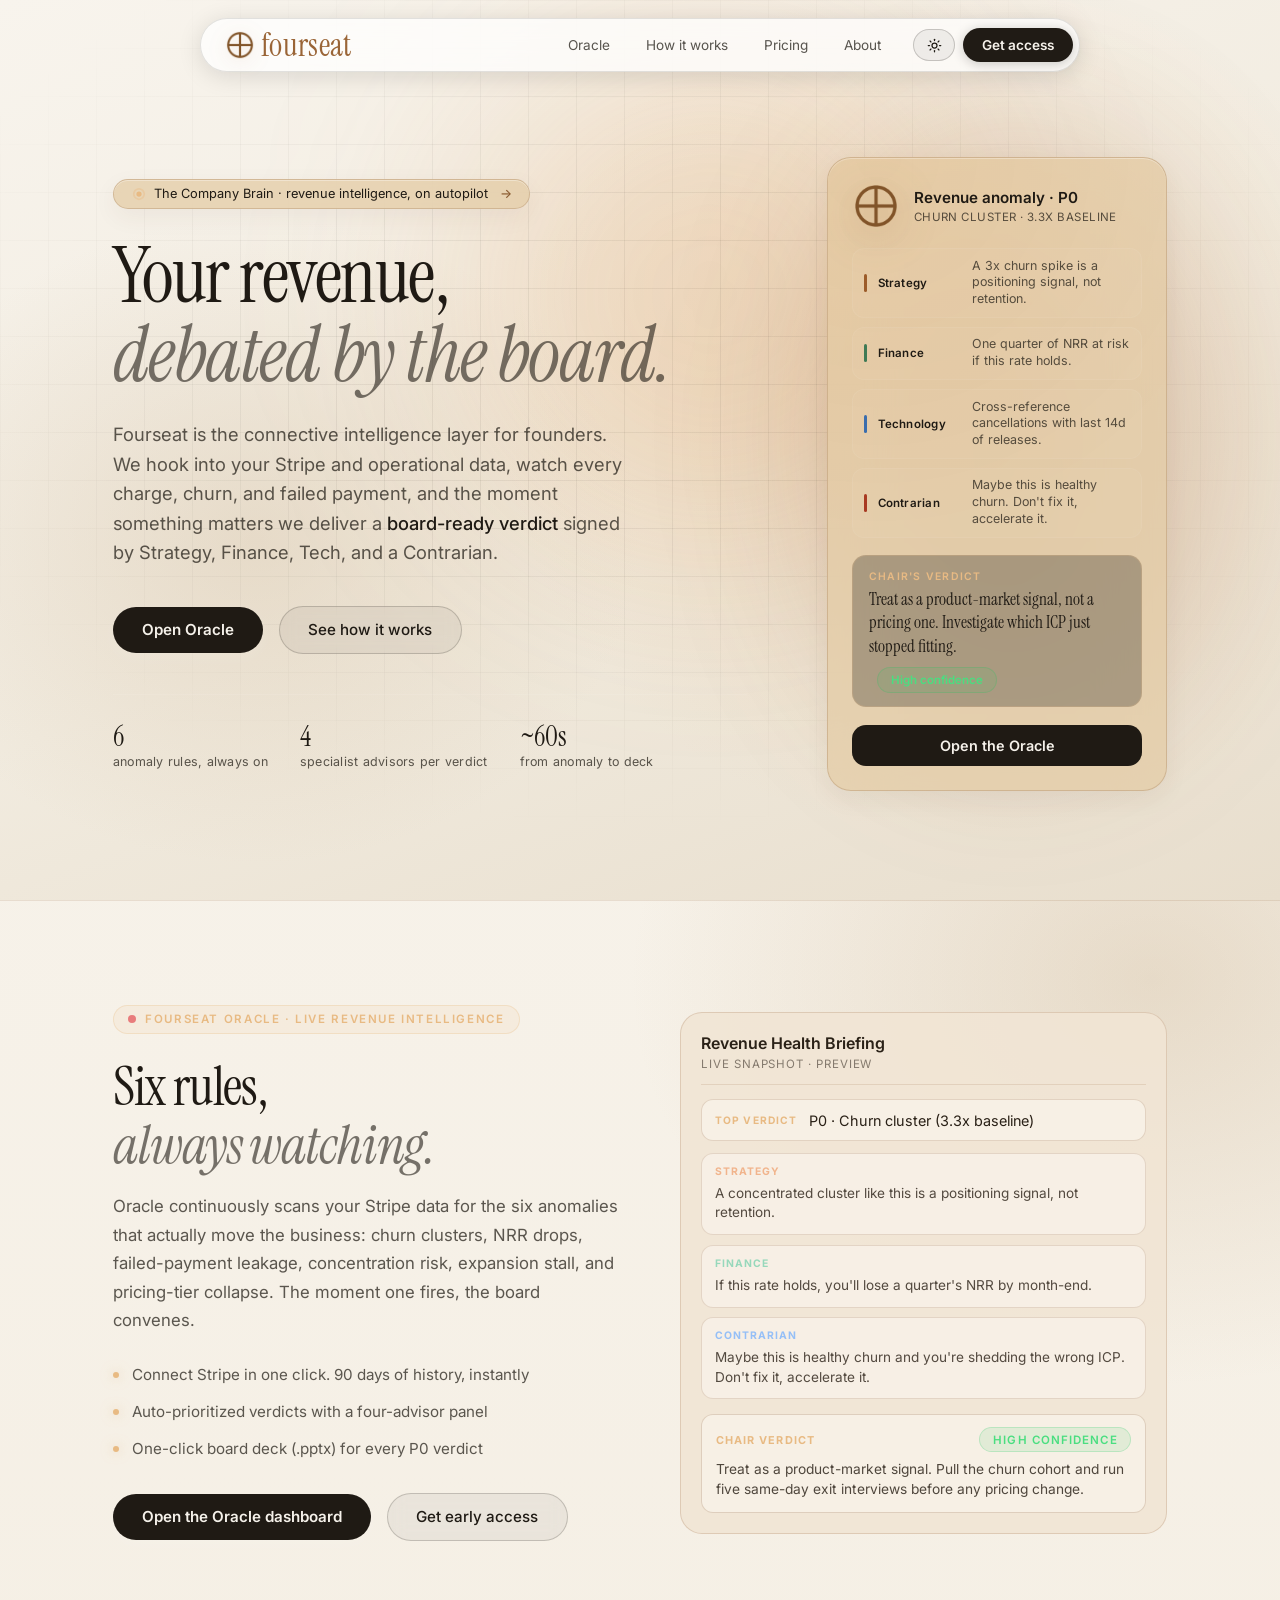
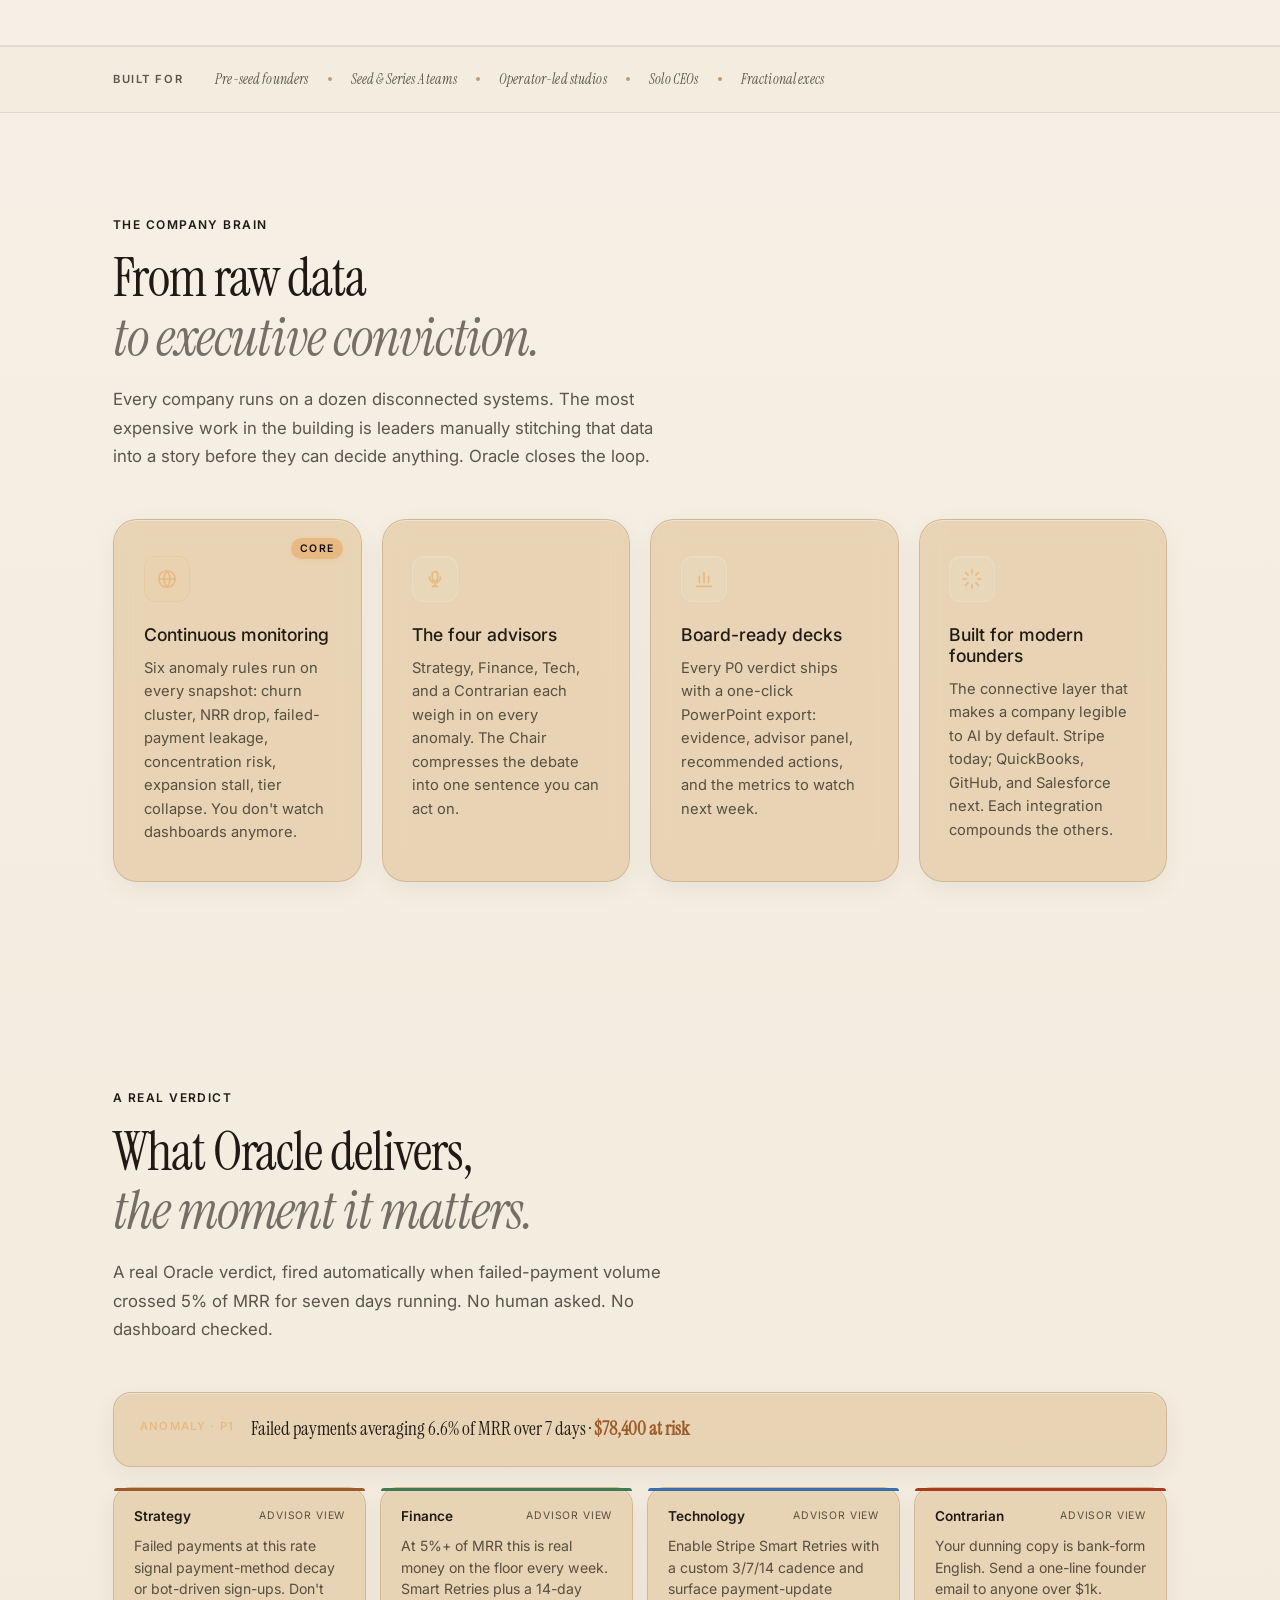
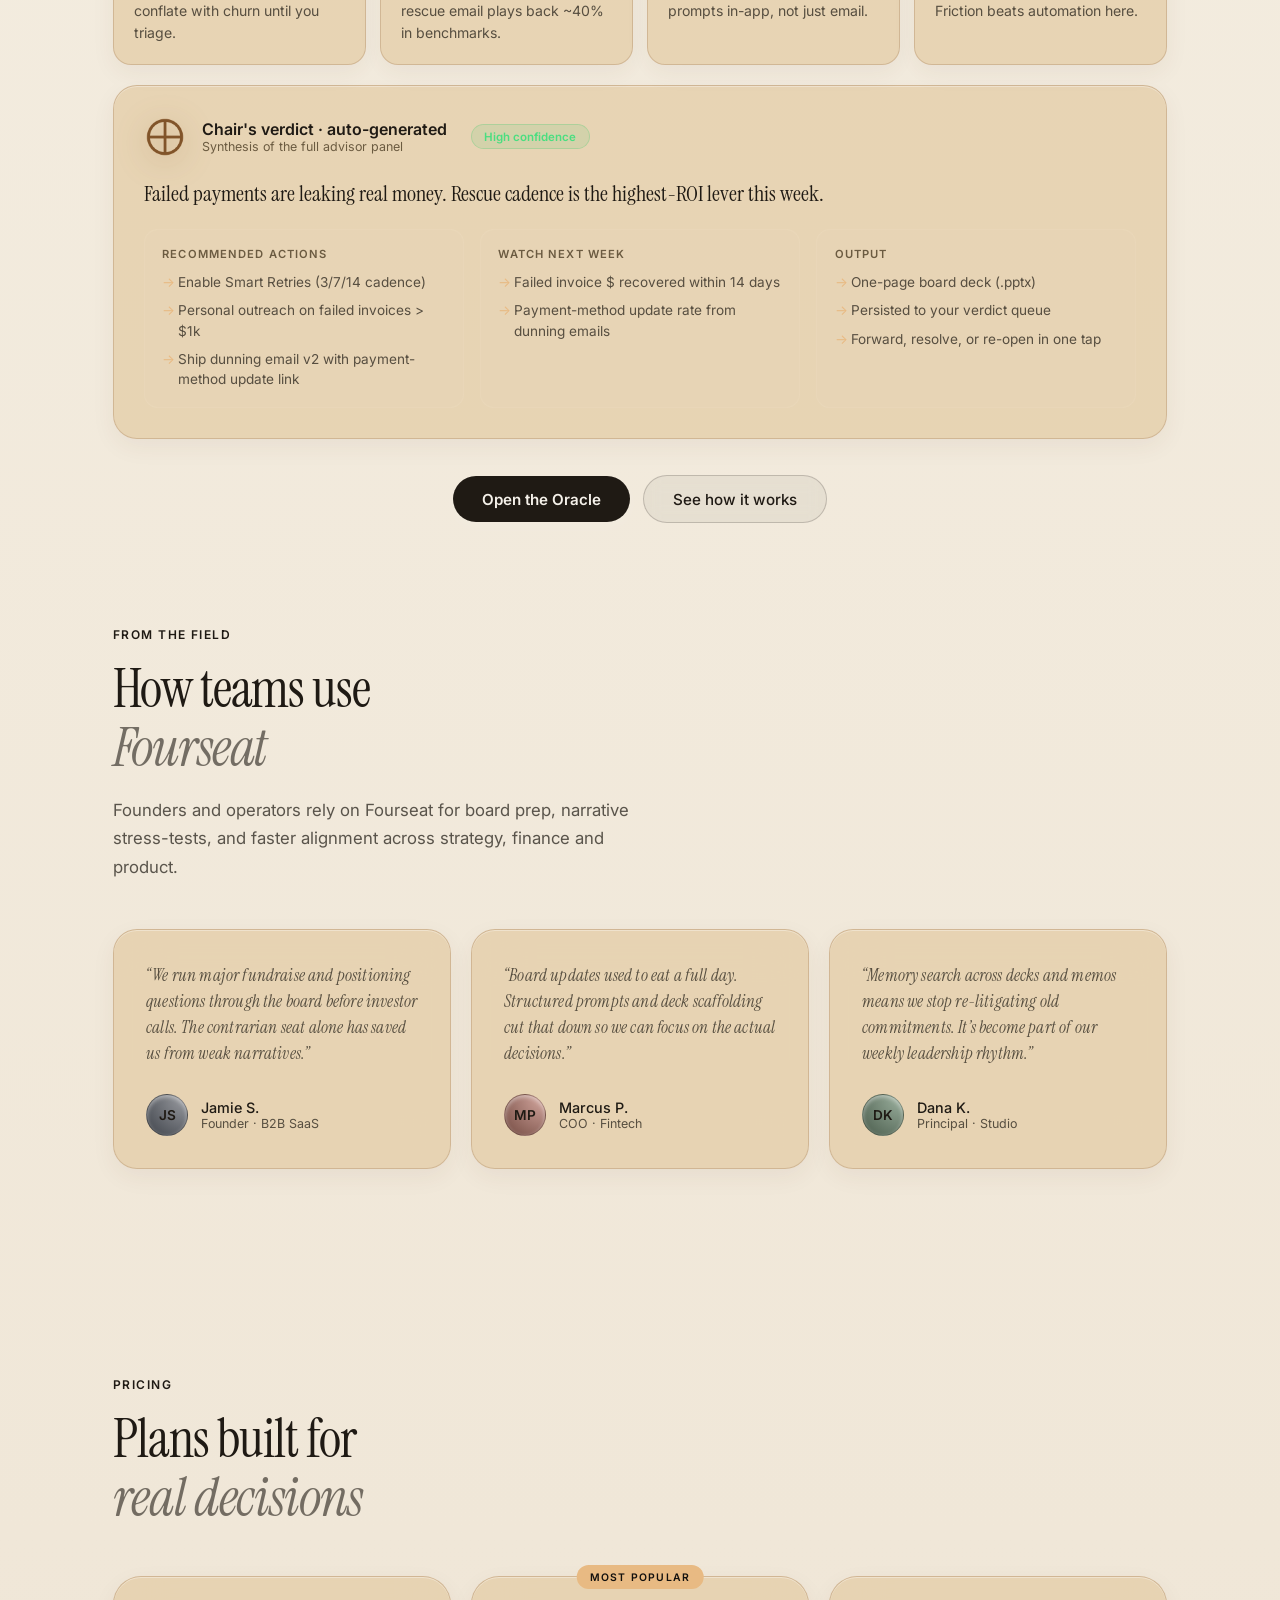
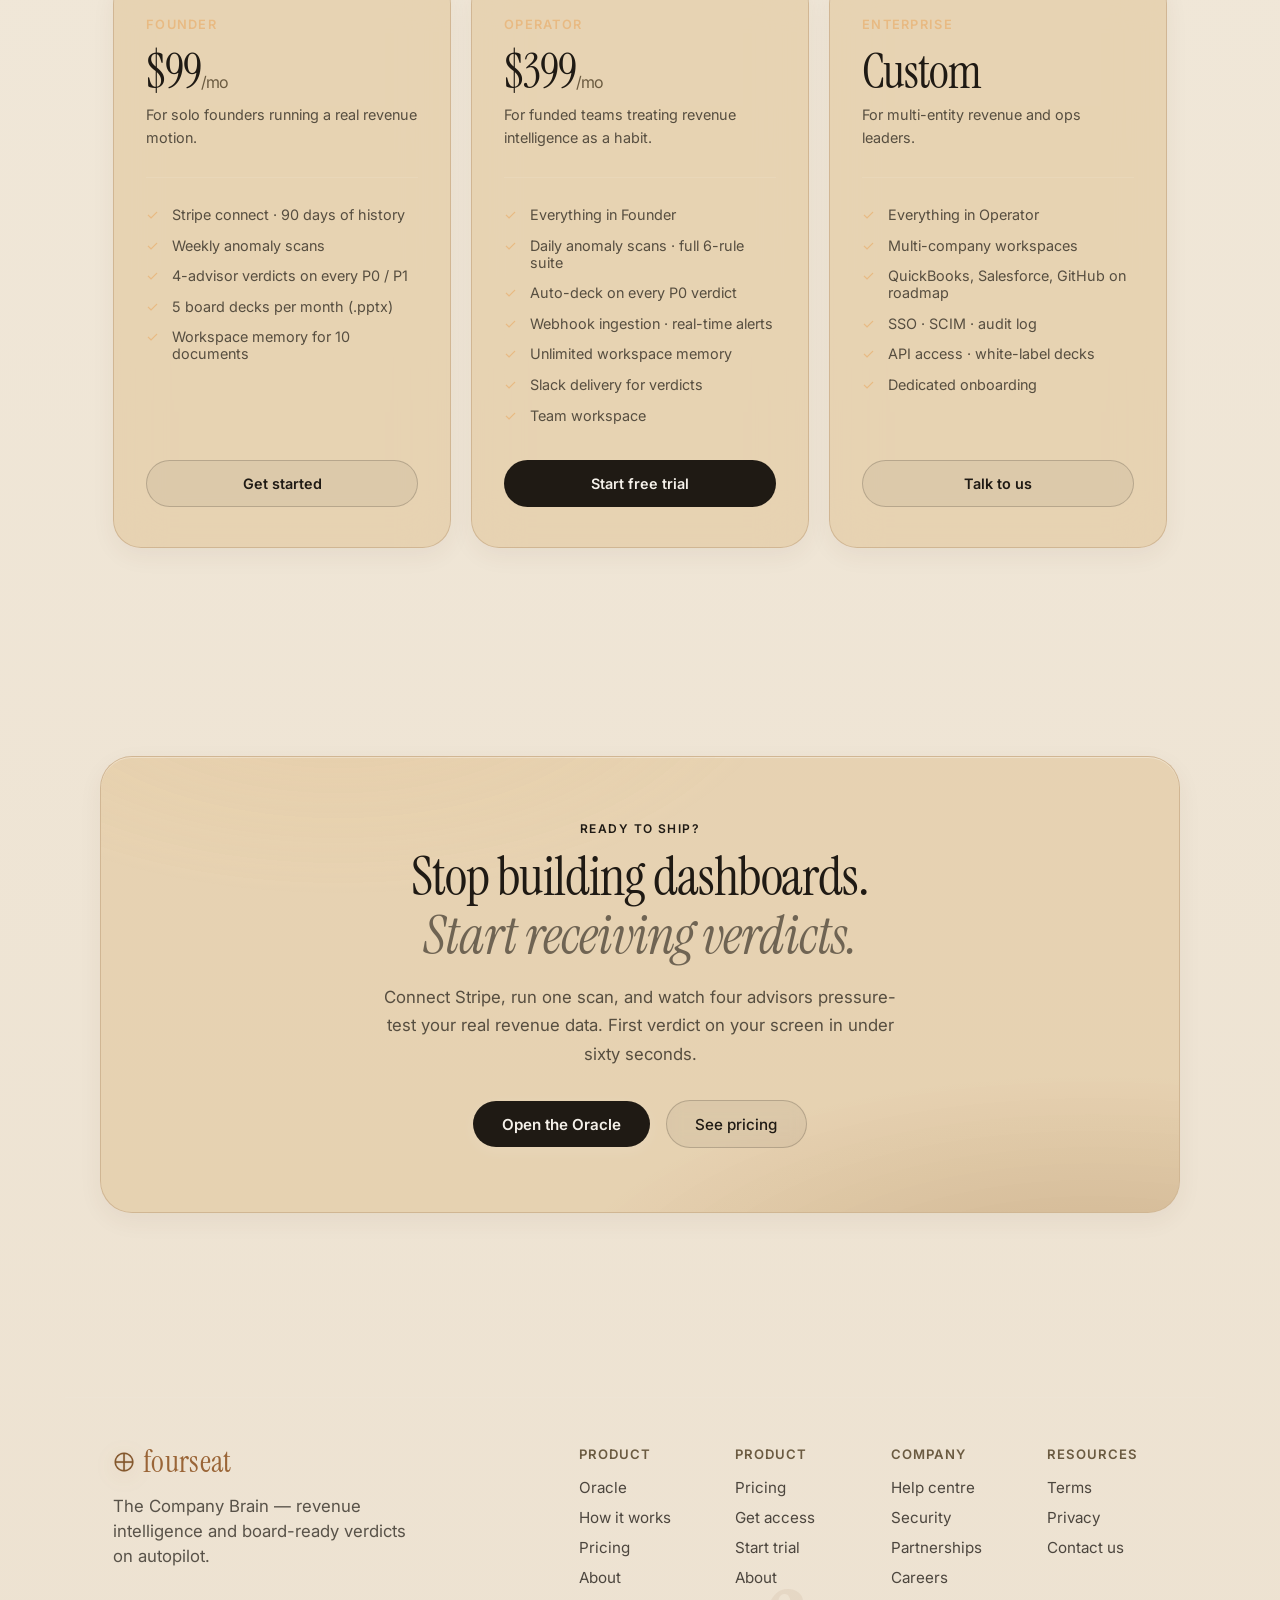
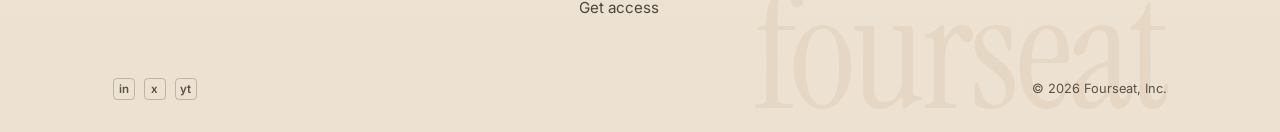
==== frontend/index.html @ d34ab738 "nuclear fix: define --fg/--muted/--dim CSS vars globally, eliminate all hardcoded white text" ====
<!DOCTYPE html>
<html lang="en">
<head>
<meta charset="UTF-8"/>
<meta name="viewport" content="width=device-width, initial-scale=1, viewport-fit=cover"/>
<meta name="theme-color" content="#f3ead9"/>
<meta name="color-scheme" content="light"/>
<meta name="description" content="Fourseat Oracle is the Company Brain. It hooks into Stripe, watches every charge, churn, and failed payment, and produces a board-ready verdict the moment something matters."/>
<meta name="robots" content="index,follow,max-image-preview:large"/>
<meta property="og:type" content="website"/>
<meta property="og:title" content="Fourseat | The Company Brain for revenue intelligence"/>
<meta property="og:description" content="Connect Stripe, detect anomalies, and get board-ready verdicts from Strategy, Finance, Tech, and Contrarian advisors."/>
<meta property="og:url" content="https://fourseat.dev/"/>
<meta property="og:site_name" content="Fourseat"/>
<meta name="twitter:card" content="summary_large_image"/>
<meta name="twitter:title" content="Fourseat | The Company Brain for revenue intelligence"/>
<meta name="twitter:description" content="Connect Stripe, detect anomalies, and get board-ready verdicts from Strategy, Finance, Tech, and Contrarian advisors."/>
<meta name="referrer" content="strict-origin-when-cross-origin"/>
<meta name="format-detection" content="telephone=no"/>
<title>Fourseat · The Company Brain for revenue intelligence</title>
<link rel="canonical" href="https://fourseat.dev/"/>

<link rel="preconnect" href="https://fonts.googleapis.com"/>
<link rel="preconnect" href="https://fonts.gstatic.com" crossorigin/>
<link href="https://fonts.googleapis.com/css2?family=Instrument+Serif:ital@0;1&family=Inter:wght@300;400;500;600&display=swap" rel="stylesheet"/>
<link rel="stylesheet" href="/frontend/styles.css"/>
<link rel="manifest" href="/frontend/manifest.webmanifest"/>
<link rel="icon" type="image/png" sizes="32x32" href="/frontend/favicon-32.png"/>
<link rel="icon" type="image/png" sizes="180x180" href="/frontend/favicon-180.png"/>
<link rel="apple-touch-icon" sizes="180x180" href="/frontend/favicon-180.png"/>
<script type="application/ld+json">
{
  "@context": "https://schema.org",
  "@graph": [
    {
      "@type": "Organization",
      "@id": "https://fourseat.dev/#organization",
      "name": "Fourseat",
      "url": "https://fourseat.dev/",
      "logo": "https://fourseat.dev/frontend/logo-circle.png",
      "sameAs": [
        "https://www.linkedin.com/company/fourseat",
        "https://x.com/fourseatdev"
      ]
    },
    {
      "@type": "WebSite",
      "@id": "https://fourseat.dev/#website",
      "url": "https://fourseat.dev/",
      "name": "Fourseat",
      "publisher": {
        "@id": "https://fourseat.dev/#organization"
      }
    },
    {
      "@type": "SoftwareApplication",
      "name": "Fourseat Oracle",
      "applicationCategory": "BusinessApplication",
      "operatingSystem": "Web",
      "url": "https://fourseat.dev/oracle",
      "description": "Revenue intelligence software that monitors Stripe anomalies and generates board-ready verdicts."
    }
  ]
}
</script>
</head>
<body data-theme="light">

<!-- ══ NAV ══════════════════════════════════════════ -->
<nav aria-label="Primary">
  <button type="button" class="nav-logo" data-action="open-home" aria-label="Fourseat home">
    <span class="brand-mark" aria-hidden="true"></span>
    <span class="brand-word">fourseat</span>
  </button>
  <div class="nav-links" id="nav-links">
    <a class="nav-link" href="/oracle">Oracle</a>
    <a class="nav-link" href="/how" data-page="how" data-action="show-page">How it works</a>
    <a class="nav-link" href="/pricing" data-page="pricing" data-action="show-page">Pricing</a>
    <a class="nav-link" href="/about" data-page="about" data-action="show-page">About</a>
  </div>
  <button type="button" class="theme-toggle" data-action="toggle-theme" data-theme-toggle aria-label="Switch to light mode" title="Switch theme">
    <span class="theme-toggle-icon" aria-hidden="true">
      <svg class="theme-icon theme-icon-moon" viewBox="0 0 24 24" role="presentation"><path d="M21 12.8A9 9 0 1 1 11.2 3a7 7 0 0 0 9.8 9.8z"/></svg>
      <svg class="theme-icon theme-icon-sun" viewBox="0 0 24 24" role="presentation"><circle cx="12" cy="12" r="4"/><path d="M12 2v2"/><path d="M12 20v2"/><path d="M4.9 4.9l1.4 1.4"/><path d="M17.7 17.7l1.4 1.4"/><path d="M2 12h2"/><path d="M20 12h2"/><path d="M4.9 19.1l1.4-1.4"/><path d="M17.7 6.3l1.4-1.4"/></svg>
    </span>
    <span class="theme-toggle-label">Dark</span>
  </button>
  <button type="button" class="nav-cta" data-action="open-waitlist">Get access</button>
  <button type="button" class="nav-toggle" id="nav-toggle" data-action="toggle-nav" aria-controls="nav-links" aria-expanded="false" aria-label="Open menu">
    <svg class="icon-open" viewBox="0 0 24 24" aria-hidden="true"><path d="M4 7h16"/><path d="M4 12h16"/><path d="M4 17h16"/></svg>
    <svg class="icon-close" viewBox="0 0 24 24" aria-hidden="true"><path d="M6 6l12 12"/><path d="M18 6l-12 12"/></svg>
  </button>
</nav>

<!-- ══ HOME PAGE ═════════════════════════════════════ -->
<main id="page-home" class="page active">

  <section class="hero reveal" aria-label="Hero">
    <div class="hero-bg" aria-hidden="true">
      <div class="hero-grid" aria-hidden="true"></div>
    </div>
    <div class="hero-content">
      <div>
        <a class="hero-badge" href="/oracle">
          <svg viewBox="0 0 16 16" fill="currentColor" aria-hidden="true"><path d="M8 1a7 7 0 100 14A7 7 0 008 1zm0 2a5 5 0 110 10A5 5 0 018 3z" opacity=".4"/><path d="M8 5a3 3 0 100 6A3 3 0 008 5z"/></svg>
          The Company Brain &middot; revenue intelligence, on autopilot
          <span class="hero-badge-arrow">&rarr;</span>
        </a>
        <h1 class="hero-title">
          Your revenue,<br/>
          <em>debated by the board.</em>
        </h1>
        <p class="hero-sub">
          Fourseat is the connective intelligence layer for founders. We hook into your Stripe and operational data, watch every charge, churn, and failed payment, and the moment something matters we deliver a <strong>board-ready verdict</strong> signed by Strategy, Finance, Tech, and a Contrarian.
        </p>
        <div class="hero-actions">
          <a class="btn-hero-primary" href="/oracle">Open Oracle</a>
          <button type="button" class="btn-hero-secondary" data-action="open-how">See how it works</button>
        </div>
        <ul class="hero-stats" aria-label="Highlights">
          <li><span class="hero-stat-num">6</span><span class="hero-stat-lbl">anomaly rules, always on</span></li>
          <li><span class="hero-stat-num">4</span><span class="hero-stat-lbl">specialist advisors per verdict</span></li>
          <li><span class="hero-stat-num">~60s</span><span class="hero-stat-lbl">from anomaly to deck</span></li>
        </ul>
      </div>

      <aside class="hero-card" aria-label="Oracle preview">
        <div class="hero-card-head">
          <div class="hero-orb" aria-hidden="true"></div>
          <div>
            <div class="hero-card-title">Revenue anomaly · P0</div>
            <div class="hero-card-sub">Churn cluster · 3.3x baseline</div>
          </div>
        </div>
        <ul class="hero-snapshot" aria-hidden="true">
          <li><span class="snap-bar" style="background:#9c5c2a"></span><span class="snap-role">Strategy</span><span class="snap-text">A 3x churn spike is a positioning signal, not retention.</span></li>
          <li><span class="snap-bar" style="background:#3f7a55"></span><span class="snap-role">Finance</span><span class="snap-text">One quarter of NRR at risk if this rate holds.</span></li>
          <li><span class="snap-bar" style="background:#3a6dad"></span><span class="snap-role">Technology</span><span class="snap-text">Cross-reference cancellations with last 14d of releases.</span></li>
          <li><span class="snap-bar" style="background:#a83a22"></span><span class="snap-role">Contrarian</span><span class="snap-text">Maybe this is healthy churn. Don't fix it, accelerate it.</span></li>
        </ul>
        <div class="hero-verdict">
          <div class="hero-verdict-label">Chair's verdict</div>
          <div class="hero-verdict-text">Treat as a product-market signal, not a pricing one. Investigate which ICP just stopped fitting.</div>
          <div class="hero-verdict-meta"><span class="conf-pill conf-high">High confidence</span></div>
        </div>
        <a class="btn-hero-primary hero-card-cta" href="/oracle">
          Open the Oracle
        </a>
      </aside>
    </div>
  </section>

  <!-- ORACLE SHOWCASE -->
  <section class="section sentinel-hero reveal" aria-label="Fourseat Oracle">
    <div class="sentinel-inner">
      <div class="sentinel-copy">
        <div class="sentinel-eyebrow">
          <span class="sentinel-pulse" aria-hidden="true"></span>
          Fourseat Oracle &middot; live revenue intelligence
        </div>
        <h2 class="section-title" style="margin-bottom:1rem">
          Six rules,<br/><em>always watching.</em>
        </h2>
        <p class="section-sub" style="max-width:540px;margin-left:0">
          Oracle continuously scans your Stripe data for the six anomalies that actually move the business: churn clusters, NRR drops, failed-payment leakage, concentration risk, expansion stall, and pricing-tier collapse. The moment one fires, the board convenes.
        </p>
        <ul class="sentinel-bullets">
          <li><span class="sentinel-bullet-dot"></span> Connect Stripe in one click. 90 days of history, instantly</li>
          <li><span class="sentinel-bullet-dot"></span> Auto-prioritized verdicts with a four-advisor panel</li>
          <li><span class="sentinel-bullet-dot"></span> One-click board deck (.pptx) for every P0 verdict</li>
        </ul>
        <div class="hero-actions" style="margin-top:2rem">
          <a class="btn-hero-primary" href="/oracle">Open the Oracle dashboard</a>
          <button type="button" class="btn-hero-secondary" data-action="open-waitlist">Get early access</button>
        </div>
      </div>

      <aside class="sentinel-glance" aria-label="Oracle snapshot">
        <div class="sentinel-glance-top">
          <div class="sentinel-glance-title">Revenue Health Briefing</div>
          <div class="sentinel-glance-sub">Live snapshot &middot; preview</div>
        </div>

        <div class="sentinel-glance-question">
          <span class="sentinel-glance-q-label">Top verdict</span>
          <span class="sentinel-glance-q-text">P0 &middot; Churn cluster (3.3x baseline)</span>
        </div>

        <div class="sentinel-glance-grid">
          <article class="sentinel-mini-card mini-strategy">
            <div class="sentinel-mini-role">Strategy</div>
            <div class="sentinel-mini-text">A concentrated cluster like this is a positioning signal, not retention.</div>
          </article>
          <article class="sentinel-mini-card mini-finance">
            <div class="sentinel-mini-role">Finance</div>
            <div class="sentinel-mini-text">If this rate holds, you'll lose a quarter's NRR by month-end.</div>
          </article>
          <article class="sentinel-mini-card mini-ops">
            <div class="sentinel-mini-role">Contrarian</div>
            <div class="sentinel-mini-text">Maybe this is healthy churn and you're shedding the wrong ICP. Don't fix it, accelerate it.</div>
          </article>
        </div>

        <div class="sentinel-chair-note">
          <div class="sentinel-chair-head">
            <span>Chair verdict</span>
            <span class="conf-pill conf-high">High confidence</span>
          </div>
          <div class="sentinel-chair-text">Treat as a product-market signal. Pull the churn cohort and run five same-day exit interviews before any pricing change.</div>
        </div>
      </aside>
    </div>
  </section>

  <!-- TRUST STRIP -->
  <section class="trust-strip reveal" aria-label="Built for">
    <div class="trust-inner">
      <div class="trust-label">Built for</div>
      <div class="trust-items">
        <span>Pre-seed founders</span>
        <span class="trust-dot"></span>
        <span>Seed &amp; Series A teams</span>
        <span class="trust-dot"></span>
        <span>Operator-led studios</span>
        <span class="trust-dot"></span>
        <span>Solo CEOs</span>
        <span class="trust-dot"></span>
        <span>Fractional execs</span>
      </div>
    </div>
  </section>

  <!-- THE WEDGE -->
  <section class="section" aria-label="What Oracle does">
    <div class="section-inner reveal">
      <div class="section-label">The Company Brain</div>
      <h2 class="section-title">From raw data<br/><em>to executive conviction.</em></h2>
      <p class="section-sub">Every company runs on a dozen disconnected systems. The most expensive work in the building is leaders manually stitching that data into a story before they can decide anything. Oracle closes the loop.</p>
      <div class="features-grid">
        <a class="feature-card feature-card-new" href="/oracle">
          <div class="feature-badge">Core</div>
          <div class="feature-icon"><svg viewBox="0 0 24 24" aria-hidden="true" fill="none" stroke="currentColor" stroke-width="1.6" stroke-linecap="round" stroke-linejoin="round"><circle cx="12" cy="12" r="9"/><path d="M3 12h18"/><path d="M12 3a14 14 0 0 1 0 18"/><path d="M12 3a14 14 0 0 0 0 18"/></svg></div>
          <div class="feature-name">Continuous monitoring</div>
          <div class="feature-desc">Six anomaly rules run on every snapshot: churn cluster, NRR drop, failed-payment leakage, concentration risk, expansion stall, tier collapse. You don't watch dashboards anymore.</div>
        </a>
        <div class="feature-card">
          <div class="feature-icon"><svg viewBox="0 0 24 24" aria-hidden="true"><rect x="9" y="4" width="6" height="10" rx="3"></rect><path d="M6 10a6 6 0 0 0 12 0"></path><path d="M12 16v4"></path><path d="M9 20h6"></path></svg></div>
          <div class="feature-name">The four advisors</div>
          <div class="feature-desc">Strategy, Finance, Tech, and a Contrarian each weigh in on every anomaly. The Chair compresses the debate into one sentence you can act on.</div>
        </div>
        <div class="feature-card">
          <div class="feature-icon"><svg viewBox="0 0 24 24" aria-hidden="true"><path d="M4 20h16"></path><path d="M7 16V9"></path><path d="M12 16V5"></path><path d="M17 16v-7"></path></svg></div>
          <div class="feature-name">Board-ready decks</div>
          <div class="feature-desc">Every P0 verdict ships with a one-click PowerPoint export: evidence, advisor panel, recommended actions, and the metrics to watch next week.</div>
        </div>
        <div class="feature-card">
          <div class="feature-icon"><svg viewBox="0 0 24 24" aria-hidden="true" fill="none" stroke="currentColor" stroke-width="1.6" stroke-linecap="round" stroke-linejoin="round"><path d="M12 2v4"/><path d="M12 18v4"/><path d="M4.9 4.9l2.8 2.8"/><path d="M16.3 16.3l2.8 2.8"/><path d="M2 12h4"/><path d="M18 12h4"/><path d="M4.9 19.1l2.8-2.8"/><path d="M16.3 7.7l2.8-2.8"/></svg></div>
          <div class="feature-name">Built for modern founders</div>
          <div class="feature-desc">The connective layer that makes a company legible to AI by default. Stripe today; QuickBooks, GitHub, and Salesforce next. Each integration compounds the others.</div>
        </div>
      </div>
    </div>
  </section>

  <!-- LIVE PREVIEW -->
  <section class="section preview-section" aria-label="See a real verdict">
    <div class="section-inner reveal">
      <div class="section-label">A real verdict</div>
      <h2 class="section-title">What Oracle delivers,<br/><em>the moment it matters.</em></h2>
      <p class="section-sub">A real Oracle verdict, fired automatically when failed-payment volume crossed 5% of MRR for seven days running. No human asked. No dashboard checked.</p>

      <div class="preview-board">
        <div class="preview-question">
          <span class="preview-q-label">Anomaly · P1</span>
          <span class="preview-q-text">Failed payments averaging 6.6% of MRR over 7 days &middot; <strong style="color:var(--accent)">$78,400 at risk</strong></span>
        </div>

        <div class="preview-grid">
          <div class="preview-card" style="--accent:#9c5c2a">
            <div class="preview-bar"></div>
            <div class="preview-head">
              <span class="preview-role">Strategy</span>
              <span class="preview-tag">Advisor view</span>
            </div>
            <p class="preview-text">Failed payments at this rate signal payment-method decay or bot-driven sign-ups. Don't conflate with churn until you triage.</p>
          </div>
          <div class="preview-card" style="--accent:#3f7a55">
            <div class="preview-bar"></div>
            <div class="preview-head">
              <span class="preview-role">Finance</span>
              <span class="preview-tag">Advisor view</span>
            </div>
            <p class="preview-text">At 5%+ of MRR this is real money on the floor every week. Smart Retries plus a 14-day rescue email plays back ~40% in benchmarks.</p>
          </div>
          <div class="preview-card" style="--accent:#3a6dad">
            <div class="preview-bar"></div>
            <div class="preview-head">
              <span class="preview-role">Technology</span>
              <span class="preview-tag">Advisor view</span>
            </div>
            <p class="preview-text">Enable Stripe Smart Retries with a custom 3/7/14 cadence and surface payment-update prompts in-app, not just email.</p>
          </div>
          <div class="preview-card" style="--accent:#a83a22">
            <div class="preview-bar"></div>
            <div class="preview-head">
              <span class="preview-role">Contrarian</span>
              <span class="preview-tag">Advisor view</span>
            </div>
            <p class="preview-text">Your dunning copy is bank-form English. Send a one-line founder email to anyone over $1k. Friction beats automation here.</p>
          </div>
        </div>

        <div class="preview-chair">
          <div class="preview-chair-head">
            <div class="chairman-orb" aria-hidden="true"></div>
            <div>
              <div class="preview-chair-title">Chair's verdict &middot; auto-generated</div>
              <div class="preview-chair-sub">Synthesis of the full advisor panel</div>
            </div>
            <span class="conf-pill conf-high preview-chair-pill">High confidence</span>
          </div>
          <div class="preview-verdict">Failed payments are leaking real money. Rescue cadence is the highest-ROI lever this week.</div>
          <div class="preview-cols">
            <div class="preview-col">
              <div class="preview-col-title">Recommended actions</div>
              <ul><li>Enable Smart Retries (3/7/14 cadence)</li><li>Personal outreach on failed invoices &gt; $1k</li><li>Ship dunning email v2 with payment-method update link</li></ul>
            </div>
            <div class="preview-col">
              <div class="preview-col-title">Watch next week</div>
              <ul><li>Failed invoice $ recovered within 14 days</li><li>Payment-method update rate from dunning emails</li></ul>
            </div>
            <div class="preview-col">
              <div class="preview-col-title">Output</div>
              <ul><li>One-page board deck (.pptx)</li><li>Persisted to your verdict queue</li><li>Forward, resolve, or re-open in one tap</li></ul>
            </div>
          </div>
        </div>

        <div class="preview-cta">
          <a class="btn-hero-primary" href="/oracle">Open the Oracle</a>
          <button type="button" class="btn-hero-secondary" data-action="open-how">See how it works</button>
        </div>
      </div>
    </div>
  </section>

  <!-- TESTIMONIALS -->
  <section class="section" style="padding-top:0" aria-label="Testimonials">
    <div class="section-inner reveal">
      <div class="section-label">From the field</div>
      <h2 class="section-title">How teams use<br/><em>Fourseat</em></h2>
      <p class="section-sub">Founders and operators rely on Fourseat for board prep, narrative stress-tests, and faster alignment across strategy, finance and product.</p>
      <div class="testimonials-grid">
        <article class="testi-card">
          <div class="testi-quote">“We run major fundraise and positioning questions through the board before investor calls. The contrarian seat alone has saved us from weak narratives.”</div>
          <div class="testi-author">
            <div class="testi-avatar t-img-1" aria-hidden="true">JS</div>
            <div>
              <div class="testi-name">Jamie S.</div>
              <div class="testi-role">Founder · B2B SaaS</div>
            </div>
          </div>
        </article>
        <article class="testi-card">
          <div class="testi-quote">“Board updates used to eat a full day. Structured prompts and deck scaffolding cut that down so we can focus on the actual decisions.”</div>
          <div class="testi-author">
            <div class="testi-avatar t-img-2" aria-hidden="true">MP</div>
            <div>
              <div class="testi-name">Marcus P.</div>
              <div class="testi-role">COO · Fintech</div>
            </div>
          </div>
        </article>
        <article class="testi-card">
          <div class="testi-quote">“Memory search across decks and memos means we stop re-litigating old commitments. It’s become part of our weekly leadership rhythm.”</div>
          <div class="testi-author">
            <div class="testi-avatar t-img-3" aria-hidden="true">DK</div>
            <div>
              <div class="testi-name">Dana K.</div>
              <div class="testi-role">Principal · Studio</div>
            </div>
          </div>
        </article>
      </div>
    </div>
  </section>

  <!-- PRICING -->
  <section class="section" aria-label="Pricing">
    <div class="section-inner reveal">
      <div class="section-label">Pricing</div>
      <h2 class="section-title">Plans built for<br/><em>real decisions</em></h2>
      <div class="pricing-grid">
        <div class="price-card">
          <div class="price-tier">Founder</div>
          <div class="price-amount">$99<span>/mo</span></div>
          <div class="price-desc">For solo founders running a real revenue motion.</div>
          <ul class="price-features">
            <li>Stripe connect &middot; 90 days of history</li>
            <li>Weekly anomaly scans</li>
            <li>4-advisor verdicts on every P0 / P1</li>
            <li>5 board decks per month (.pptx)</li>
            <li>Workspace memory for 10 documents</li>
          </ul>
          <button type="button" class="btn-price" data-action="open-waitlist">Get started</button>
        </div>
        <div class="price-card featured">
          <div class="price-tier">Operator</div>
          <div class="price-amount">$399<span>/mo</span></div>
          <div class="price-desc">For funded teams treating revenue intelligence as a habit.</div>
          <ul class="price-features">
            <li>Everything in Founder</li>
            <li>Daily anomaly scans &middot; full 6-rule suite</li>
            <li>Auto-deck on every P0 verdict</li>
            <li>Webhook ingestion &middot; real-time alerts</li>
            <li>Unlimited workspace memory</li>
            <li>Slack delivery for verdicts</li>
            <li>Team workspace</li>
          </ul>
          <button type="button" class="btn-price featured" data-action="open-waitlist">Start free trial</button>
        </div>
        <div class="price-card">
          <div class="price-tier">Enterprise</div>
          <div class="price-amount">Custom</div>
          <div class="price-desc">For multi-entity revenue and ops leaders.</div>
          <ul class="price-features">
            <li>Everything in Operator</li>
            <li>Multi-company workspaces</li>
            <li>QuickBooks, Salesforce, GitHub on roadmap</li>
            <li>SSO &middot; SCIM &middot; audit log</li>
            <li>API access &middot; white-label decks</li>
            <li>Dedicated onboarding</li>
          </ul>
          <button type="button" class="btn-price" data-action="open-waitlist">Talk to us</button>
        </div>
      </div>
    </div>
  </section>

  <!-- CLOSING CTA -->
  <section class="section closing-cta reveal" aria-label="Get started">
    <div class="closing-cta-card">
      <div class="closing-cta-glow" aria-hidden="true"></div>
      <div class="closing-cta-inner">
        <div class="section-label">Ready to ship?</div>
        <h2 class="section-title" style="margin-bottom:1rem">Stop building dashboards.<br/><em>Start receiving verdicts.</em></h2>
        <p class="section-sub" style="margin:0 auto 2rem;max-width:540px">Connect Stripe, run one scan, and watch four advisors pressure-test your real revenue data. First verdict on your screen in under sixty seconds.</p>
        <div class="hero-actions" style="justify-content:center">
          <a class="btn-hero-primary" href="/oracle">Open the Oracle</a>
          <button type="button" class="btn-hero-secondary" data-action="open-pricing">See pricing</button>
        </div>
      </div>
    </div>
  </section>

</main>

<!-- ══ HOW PAGE ══════════════════════════════════════ -->
<div class="page" id="page-how">
  <section class="section" style="padding-top:9rem">
    <div class="section-inner reveal">
      <div class="section-label">How it works</div>
      <h2 class="section-title">How Fourseat works<br/><em>step by step</em></h2>
      <p class="section-sub">Fourseat runs four role-based analyses in parallel, then combines them into one board-style decision summary you can act on quickly.</p>
      <p class="section-sub" style="margin-top:1rem">Oracle plugs into your operational stack, watches it continuously, and produces a board-ready verdict the moment something matters. Four steps, fully automated.</p>
      <div class="features-grid" style="margin-top:2rem">
        <div class="feature-card">
          <div class="feature-name">1. Connect Stripe</div>
          <div class="feature-desc">One API key (or signed webhook) connects your revenue stack. Oracle backfills 90 days and starts watching every event.</div>
        </div>
        <div class="feature-card">
          <div class="feature-name">2. Detect anomalies</div>
          <div class="feature-desc">Six rules run on every snapshot: churn cluster, NRR drop, failed-payment leakage, concentration risk, expansion stall, tier collapse.</div>
        </div>
        <div class="feature-card">
          <div class="feature-name">3. Convene the board</div>
          <div class="feature-desc">Strategy, Finance, Technology, and a Contrarian each weigh in. The Chair compresses the debate into one verdict and a confidence score.</div>
        </div>
        <div class="feature-card">
          <div class="feature-name">4. Ship the deck</div>
          <div class="feature-desc">One click to generate a board-ready PowerPoint with the verdict, evidence, advisor panel, recommended actions, and watch metrics.</div>
        </div>
      </div>
      <div class="glass-card" style="margin-top:2rem">
        <div class="section-label">Supporting modules</div>
        <p class="section-sub" style="max-width:none">
          <strong>Fourseat Memory:</strong> Upload decks, memos, and investor updates. Oracle uses your memory to add company context to every verdict.
          <br/><br/>
          <strong>Fourseat Decks:</strong> The .pptx generator behind every Oracle verdict. Use it standalone for any board update.
        </p>
        <div style="margin-top:1.5rem">
          <a class="btn-hero-secondary" href="/oracle">Open the Oracle</a>
        </div>
      </div>
    </div>
  </section>
</div>

<!-- ══ ABOUT PAGE ════════════════════════════════════ -->
<div class="page" id="page-about">
  <section class="section" style="padding-top:9rem">
    <div class="section-inner reveal">
      <div class="section-label">About</div>
      <h2 class="section-title">About Fourseat<br/><em>what it is and is not</em></h2>
      <div class="glass-card">
        <p class="section-sub" style="max-width:none">
          Founder: Tyler Riccardi.
          <br/><br/>
          Fourseat is a decision-support workspace for founders and operators. It helps structure analysis, highlight trade-offs, and create action plans you can act on quickly.
          <br/><br/>
          Outputs are guidance, not legal, tax, or investment advice. Use your own judgment and qualified professional advisors when needed.
        </p>
      </div>
    </div>
  </section>
</div>

<!-- ══ WAITLIST PAGE ═════════════════════════════════ -->
<div class="page" id="page-waitlist">
  <section class="section" style="padding-top:9rem; min-height:80vh; display:flex; align-items:flex-start; justify-content:center">
    <div class="glass-card reveal" style="max-width:540px; width:100%; text-align:center">
      <h2 class="section-title" style="margin-bottom:1rem">Join the <em>waitlist</em></h2>
      <p class="section-sub" style="margin:0 auto 1rem; color:var(--muted)">Add your work email to join early access. We’ll follow up with onboarding details and a secure link to start your trial.</p>
      <div class="waitlist-count" id="waitlist-count" aria-live="polite"></div>
      <form id="waitlist-form" autocomplete="on" novalidate>
        <div class="input-group" style="text-align:left">
          <label class="input-label" for="waitlist-name">Full name</label>
          <input type="text" id="waitlist-name" name="name" autocomplete="name" placeholder="Jane Founder" maxlength="120"/>
        </div>
        <div class="input-group" style="text-align:left">
          <label class="input-label" for="waitlist-email">Work email</label>
          <input type="email" id="waitlist-email" name="email" autocomplete="email" placeholder="name@company.com" required maxlength="200" inputmode="email"/>
        </div>
        <div class="input-group" style="text-align:left">
          <label class="input-label" for="waitlist-company">Company <span style="font-weight:400;color:var(--muted)">(optional)</span></label>
          <input type="text" id="waitlist-company" name="company" autocomplete="organization" placeholder="Acme Inc" maxlength="160"/>
        </div>
        <button type="button" class="btn-primary" id="signup-btn" data-action="start-signup" style="margin-top:1.25rem;width:100%;justify-content:center">Join waitlist</button>
      </form>
    </div>
  </section>
</div>

<!-- ══ PRICING PAGE ══════════════════════════════════ -->
<div class="page" id="page-pricing">
  <section class="section" style="padding-top:9rem">
    <div class="section-inner reveal">
      <div class="section-label">Pricing</div>
      <h2 class="section-title">Plans &amp; <em>pricing</em></h2>
      <div class="pricing-grid">
        <div class="price-card">
          <div class="price-tier">Founder</div>
          <div class="price-amount">$99<span>/mo</span></div>
          <div class="price-desc">For solo founders running a real revenue motion.</div>
          <ul class="price-features">
            <li>Stripe connect &middot; 90 days of history</li>
            <li>Weekly anomaly scans</li>
            <li>4-advisor verdicts on every P0 / P1</li>
            <li>5 board decks per month (.pptx)</li>
            <li>Workspace memory for 10 documents</li>
          </ul>
          <button type="button" class="btn-price" data-action="open-waitlist">Get started</button>
        </div>
        <div class="price-card featured">
          <div class="price-tier">Operator</div>
          <div class="price-amount">$399<span>/mo</span></div>
          <div class="price-desc">For funded teams treating revenue intelligence as a habit.</div>
          <ul class="price-features">
            <li>Everything in Founder</li>
            <li>Daily anomaly scans &middot; full 6-rule suite</li>
            <li>Auto-deck on every P0 verdict</li>
            <li>Webhook ingestion &middot; real-time alerts</li>
            <li>Unlimited workspace memory</li>
            <li>Slack delivery for verdicts</li>
            <li>Team workspace</li>
          </ul>
          <button type="button" class="btn-price featured" data-action="open-waitlist">Start free trial</button>
        </div>
        <div class="price-card">
          <div class="price-tier">Enterprise</div>
          <div class="price-amount">Custom</div>
          <div class="price-desc">For multi-entity revenue and ops leaders.</div>
          <ul class="price-features">
            <li>Everything in Operator</li>
            <li>Multi-company workspaces</li>
            <li>QuickBooks, Salesforce, GitHub on roadmap</li>
            <li>SSO &middot; SCIM &middot; audit log</li>
            <li>API access &middot; white-label decks</li>
            <li>Dedicated onboarding</li>
          </ul>
          <button type="button" class="btn-price" data-action="open-waitlist">Talk to us</button>
        </div>
      </div>
    </div>
  </section>
</div>

<!-- ══ DEBATE PAGE (Engine 1) ════════════════════════ -->
<div class="page" id="page-debate">
  <section class="section" style="padding-top:7rem">
    <div class="section-inner reveal">
      <div class="status-bar"><div class="status-dot" aria-hidden="true"></div> Board ready</div>
      <div class="section-label">The boardroom</div>
      <h2 class="section-title">Convene your <em>board</em></h2>
      <p class="section-sub" style="margin-bottom:2.5rem">Four advisors respond independently, then debate each other’s answers. The Board Chair returns a structured verdict with risks, opportunities, and next steps.</p>

      <div class="glass-card">
        <div class="input-group">
          <label class="input-label" for="debate-q">Your question or decision</label>
          <textarea id="debate-q" name="debate-q" maxlength="4000" placeholder="e.g. Should we accept this partnership deal?"></textarea>
        </div>
        <div class="input-group">
          <label class="input-label" for="debate-ctx">Additional context <span style="font-weight:400;color:var(--muted)">(optional)</span></label>
          <textarea id="debate-ctx" name="debate-ctx" maxlength="6000" style="min-height:80px" placeholder="Stage, industry, key numbers, constraints…"></textarea>
        </div>
        <div style="margin-top:1.75rem">
          <button type="button" class="btn-primary" id="debate-btn" data-action="run-debate">Convene the board</button>
        </div>
      </div>

      <div class="loading" id="debate-loading" aria-live="polite">
        <div class="spinner" aria-hidden="true"></div>
        <div class="loading-msg">The board is deliberating…</div>
        <div class="loading-steps">
          <div class="step" id="s1">→ Sending the question to all four advisors in parallel</div>
          <div class="step" id="s2">→ Advisors weigh in on each other’s reasoning</div>
          <div class="step" id="s3">→ Board Chair synthesises the final verdict</div>
        </div>
      </div>

      <div id="debate-out" style="display:none; padding-top:1.5rem">
        <div class="section-label" style="text-align:center;margin:2.5rem 0 1.25rem">Round 1 · independent analysis</div>
        <div class="board-grid" id="r1"></div>

        <div class="section-label" style="text-align:center;margin:2.5rem 0 1.25rem">Round 2 · the debate</div>
        <div class="board-grid" id="r2"></div>

        <div class="chairman" id="chairman"></div>
      </div>
    </div>
  </section>
</div>

<!-- ══ MEMORY PAGE (Engine 2) ════════════════════════ -->
<div class="page" id="page-memory">
  <section class="section" style="padding-top:7rem">
    <div class="section-inner reveal">
      <div class="status-bar"><div class="status-dot" aria-hidden="true"></div> Memory online</div>
      <div class="section-label">Fourseat Memory</div>
      <h2 class="section-title">Your company’s <em>perfect memory</em></h2>
      <p class="section-sub" style="margin-bottom:2.5rem">Upload PDFs, decks, memos and investor updates. Ask questions in plain English and get answers with cited sources.</p>

      <div class="memory-grid">
        <div>
          <div class="glass-card" style="margin-bottom:1.5rem">
            <label class="input-label">Upload a document</label>
            <div class="upload-zone" id="upload-zone" data-action="open-file" role="button" tabindex="0" aria-label="Choose a PDF, TXT or Markdown file">
              <svg class="upload-icon" viewBox="0 0 24 24" aria-hidden="true" stroke-linecap="round" stroke-linejoin="round"><path d="M12 16V4"/><path d="M6 10l6-6 6 6"/><path d="M4 20h16"/></svg>
              <div style="font-size:1rem;color:var(--fg)">Tap to upload</div>
              <div style="font-size:.78rem;color:var(--muted);margin-top:.4rem">PDF, TXT or Markdown · 12 MB max</div>
            </div>
            <input type="file" id="file-in" accept=".pdf,.txt,.md" style="display:none"/>
            <div class="input-group" style="margin-top:.5rem">
              <label class="input-label" for="doc-type">Document type</label>
              <select id="doc-type" name="doc-type">
                <option value="board_deck">Board deck</option>
                <option value="investor_update">Investor update</option>
                <option value="strategic_memo">Strategic memo</option>
                <option value="general">General document</option>
              </select>
            </div>
            <div id="upload-status"></div>
          </div>
          <div class="section-label" style="font-size:.7rem">Indexed documents</div>
          <div id="doc-list" style="margin-top:1rem"></div>
        </div>
        <div>
          <div class="glass-card">
            <label class="input-label" for="mem-q">Ask your memory in plain English</label>
            <textarea id="mem-q" name="mem-q" maxlength="2000" style="min-height:110px" placeholder="What did we commit to in our last investor update?"></textarea>
            <button type="button" class="btn-primary" data-action="query-mem" style="margin-top:1.5rem">Search memory</button>
          </div>
          <div id="mem-out"></div>
        </div>
      </div>
    </div>
  </section>
</div>

<!-- ══ BRIEF PAGE (Engine 3) ═════════════════════════ -->
<div class="page" id="page-brief">
  <section class="section" style="padding-top:7rem">
    <div class="section-inner reveal">
      <div class="status-bar"><div class="status-dot" aria-hidden="true"></div> Decks ready</div>
      <div class="section-label">Fourseat Decks</div>
      <h2 class="section-title">Your board deck, <em>in seconds</em></h2>
      <p class="section-sub" style="margin-bottom:2.5rem">Enter your metrics, wins, challenges and what you need from the board. Fourseat writes the narrative and downloads a polished PowerPoint draft.</p>

      <div class="glass-card">
        <div class="input-row">
          <div class="input-group">
            <label class="input-label" for="co-name">Company name</label>
            <input type="text" id="co-name" name="company" maxlength="120" placeholder="Acme Corp"/>
          </div>
          <div class="input-group">
            <label class="input-label" for="co-period">Period</label>
            <input type="text" id="co-period" name="period" maxlength="40" placeholder="Q2 2026"/>
          </div>
        </div>

        <label class="input-label" style="padding-top:1.5rem;border-top:1px solid rgba(255,255,255,.1);margin-bottom:1.25rem">Key metrics</label>
        <div class="metrics-grid" id="metrics-grid"></div>

        <div class="input-group">
          <label class="input-label" for="b-wins">Wins &amp; highlights</label>
          <textarea id="b-wins" name="wins" maxlength="3000" style="min-height:80px" placeholder="Closed 3 enterprise deals…"></textarea>
        </div>
        <div class="input-group">
          <label class="input-label" for="b-risks">Challenges &amp; risks</label>
          <textarea id="b-risks" name="risks" maxlength="3000" style="min-height:80px" placeholder="Churn increased…"></textarea>
        </div>
        <div class="input-group">
          <label class="input-label" for="b-ask">Ask of the board</label>
          <textarea id="b-ask" name="ask" maxlength="3000" style="min-height:80px" placeholder="Need introductions to Series A investors…"></textarea>
        </div>

        <button type="button" class="btn-primary" id="brief-btn" data-action="gen-deck" style="margin-top:.5rem">Generate deck</button>
      </div>

      <div class="loading" id="brief-loading" aria-live="polite">
        <div class="spinner" aria-hidden="true"></div>
        <div class="loading-msg">Writing the narrative and assembling your PowerPoint…</div>
      </div>
      <div id="brief-out"></div>
    </div>
  </section>
</div>

<div class="toast" id="toast" role="status" aria-live="polite"></div>

<footer>
  <div class="footer-top">
    <div class="footer-brand-block">
      <div class="footer-brand-lockup">
        <span class="brand-mark" aria-hidden="true"></span>
        <span class="brand-word">fourseat</span>
      </div>
      <p class="footer-tagline">The Company Brain &mdash; revenue intelligence and board-ready verdicts on autopilot.</p>
    </div>
    <div class="footer-columns">
      <div>
        <h4>Product</h4>
        <a href="/oracle">Oracle</a>
        <a href="/how">How it works</a>
        <a href="/pricing">Pricing</a>
        <a href="/about">About</a>
        <a href="/waitlist">Get access</a>
      </div>
      <div>
        <h4>Product</h4>
        <a href="/pricing">Pricing</a>
        <a href="/waitlist">Get access</a>
        <a href="/oracle">Start trial</a>
        <a href="/about">About</a>
      </div>
      <div>
        <h4>Company</h4>
        <a href="mailto:hello@fourseat.dev?subject=Fourseat%20Support">Help centre</a>
        <a href="mailto:hello@fourseat.dev?subject=Fourseat%20Security">Security</a>
        <a href="mailto:hello@fourseat.dev?subject=Fourseat%20Partnership">Partnerships</a>
        <a href="mailto:hello@fourseat.dev?subject=Fourseat%20Careers">Careers</a>
      </div>
      <div>
        <h4>Resources</h4>
        <a href="/help.html">Terms</a>
        <a href="/help.html">Privacy</a>
        <a href="mailto:hello@fourseat.dev">Contact us</a>
      </div>
    </div>
  </div>
  <div class="footer-bottom">
    <div class="footer-social">
      <a href="https://www.linkedin.com/company/fourseat" target="_blank" rel="noopener noreferrer" aria-label="LinkedIn">in</a>
      <a href="https://x.com/fourseatdev" target="_blank" rel="noopener noreferrer" aria-label="X">x</a>
      <a href="https://www.youtube.com" target="_blank" rel="noopener noreferrer" aria-label="YouTube">yt</a>
    </div>
    <div class="footer-meta">© 2026 Fourseat, Inc.</div>
    <div class="footer-watermark" aria-hidden="true">fourseat</div>
  </div>
</footer>

<script src="/frontend/app.js" defer></script>
</body>
</html>
---- frontend/styles.css ----
/* ─── DESIGN TOKENS ───────────────────────────────────────────────────────── */
:root{
  --fg:#f5f1ea;
  --muted:#a59a8a;
  --dim:#6b6459;
  --line:rgba(255,255,255,.08);
  --line-2:rgba(255,255,255,.14);
  --accent:#e8a87c;
  --accent-2:#e8ba83;
  --card-tint:rgba(255,255,255,.03);
  --card-tint-strong:rgba(255,255,255,.06);
  --p0:#e87c7c;--p1:#e8a87c;--p2:#e8d27c;--p3:#7ccea8;--good:#7ccea8;
}
body[data-theme='light']{
  --fg:#1f1a14;
  --muted:#6b5b41;
  --dim:#8a7a5e;
  --line:rgba(35,26,16,.14);
  --line-2:rgba(35,26,16,.22);
  --accent:#9c5c2a;
  --accent-2:#b06b35;
  --card-tint:rgba(214,184,138,.32);
  --card-tint-strong:rgba(195,159,108,.42);
  --p0:#a83a22;--p1:#9c5c2a;--p2:#876b1f;--p3:#3f7a55;--good:#3f7a55;
}

/* ─── BASE ────────────────────────────────────────────────────────────────── */
*,*::before,*::after{box-sizing:border-box;margin:0;padding:0}
html{scroll-behavior:smooth;font-size:16px;-webkit-text-size-adjust:100%}
body{
  font-family:'Inter',system-ui,-apple-system,Segoe UI,sans-serif;
  background:#110f0d;
  color:var(--fg);
  -webkit-font-smoothing:antialiased;
  -moz-osx-font-smoothing:grayscale;
  overflow-x:hidden;
  min-height:100vh;
  text-rendering:optimizeLegibility;
}
img,svg{display:block;max-width:100%}
button{font-family:inherit}
a{text-decoration:none;color:inherit}
a:hover,a:focus,a:active,a:visited{text-decoration:none}
:focus-visible{outline:2px solid #e8ba83;outline-offset:2px;border-radius:8px}
.sr-only{position:absolute;width:1px;height:1px;padding:0;margin:-1px;overflow:hidden;clip:rect(0,0,0,0);white-space:nowrap;border:0}

/* ─── SCROLL REVEAL ───────────────────────────────────────────────────────── */
.reveal{opacity:0;transform:translateY(28px);transition:opacity .8s cubic-bezier(.16,1,.3,1),transform .8s cubic-bezier(.16,1,.3,1)}
.reveal.active{opacity:1;transform:translateY(0)}
@media (prefers-reduced-motion:reduce){
  .reveal,.reveal.active{transition:none;opacity:1;transform:none}
  *,*::before,*::after{animation-duration:0.001ms !important;transition-duration:0.001ms !important}
}

/* ─── NAV ─────────────────────────────────────────────────────────────────── */
nav{
  position:fixed;top:18px;left:50%;transform:translateX(-50%);
  z-index:300;
  display:flex;align-items:center;gap:0;
  background:rgba(255,255,255,.06);
  backdrop-filter:blur(32px);
  -webkit-backdrop-filter:blur(32px);
  border:1px solid rgba(255,255,255,.1);
  border-radius:999px;
  padding:6px 6px 6px 24px;
  width:min(880px,calc(100vw - 24px));
  box-shadow:0 4px 24px rgba(0,0,0,.3);
}
.nav-logo{
  font-family:'Instrument Serif',serif;
  font-size:1.25rem;
  color:var(--fg);
  margin-right:auto;
  letter-spacing:-.01em;
  display:inline-flex;align-items:center;gap:6px;
  background:none;border:none;cursor:pointer;padding:.25rem 0;
}
.brand-mark{
  width:30px;
  height:30px;
  border-radius:50%;
  flex-shrink:0;
  background:
    transparent
    url(/frontend/logo-circle.png)
    50% 50%/100% 100%
    no-repeat;
  filter:drop-shadow(0 4px 10px rgba(160,90,40,.18));
  animation: spinBrand 15s linear infinite;
}
@keyframes spinBrand {
  100% { transform: rotate(360deg); }
}
@keyframes spinBrandFast {
  100% { transform: scale(1.1) rotate(360deg); }
}
.nav-logo:hover .brand-mark{animation: spinBrandFast 2s linear infinite;}
.brand-word{
  font-family:'Instrument Serif',serif;
  font-size:2rem;
  line-height:1;
  letter-spacing:.01em;
  color:#bb7b45;
  text-transform:lowercase;
}
.nav-logo sup{
  font-family:'Inter',sans-serif;
  font-size:.55rem;font-weight:600;
  background:rgba(255,255,255,.18);
  border-radius:6px;padding:2px 6px;
  letter-spacing:.06em;color:var(--fg);
}
.nav-links{display:flex;align-items:center;gap:4px;margin:0 1rem}
.theme-toggle{
  display:inline-flex;align-items:center;gap:.45rem;
  padding:.45rem .75rem;
  border:1px solid rgba(255,255,255,.12);
  border-radius:999px;
  background:rgba(255,255,255,.05);
  color:var(--fg);
  font-size:.78rem;
  cursor:pointer;
  transition:background .25s ease,border-color .25s ease,transform .25s ease;
  margin-right:.45rem;
}
.theme-toggle:hover{background:rgba(255,255,255,.1);border-color:var(--muted);transform:translateY(-1px)}
.theme-toggle-icon{
  width:16px;height:16px;display:inline-flex;align-items:center;justify-content:center;
}
.theme-icon{
  width:15px;height:15px;stroke:currentColor;stroke-width:2;fill:none;stroke-linecap:round;stroke-linejoin:round;
}
.theme-icon-sun{display:none}
.theme-icon-moon{display:block}
.theme-toggle[data-theme='light'] .theme-icon-sun{display:block}
.theme-toggle[data-theme='light'] .theme-icon-moon{display:none}
.theme-toggle-label{display:none !important;}
.nav-link{
  padding:.45rem 1rem;
  font-size:.85rem;font-weight:400;
  color:var(--muted);
  border:none;background:none;
  border-radius:999px;
  cursor:pointer;
  transition:color .25s ease,background .25s ease;
  white-space:nowrap;
  text-decoration:none;
}
a.nav-logo,a.nav-cta{text-decoration:none}
.nav-link:hover{color:var(--fg);background:rgba(255,255,255,.1)}
.nav-link.active{color:var(--fg);background:rgba(255,255,255,.15);box-shadow:inset 0 1px 0 rgba(255,255,255,.1)}
.nav-cta{
  display:inline-flex;align-items:center;
  padding:.55rem 1.2rem;
  background:#fff;
  color:#110f0d;
  border-radius:999px;
  font-size:.85rem;font-weight:600;
  border:none;cursor:pointer;
  transition:transform .25s ease,box-shadow .25s ease,background .25s ease;
  white-space:nowrap;
  box-shadow:0 2px 12px rgba(255,255,255,.18);
}
.nav-cta:hover{background:#f0ebe1;transform:translateY(-1px);box-shadow:0 4px 16px rgba(255,255,255,.28)}
.nav-toggle{
  display:none;
  width:38px;height:38px;
  border:none;background:rgba(255,255,255,.08);
  border-radius:999px;cursor:pointer;
  align-items:center;justify-content:center;
  color:var(--fg);
}
.nav-toggle svg{width:18px;height:18px;stroke:currentColor;stroke-width:2;fill:none;stroke-linecap:round}
.nav-toggle .icon-close{display:none}
nav.open .nav-toggle .icon-open{display:none}
nav.open .nav-toggle .icon-close{display:block}

/* ─── PAGES ───────────────────────────────────────────────────────────────── */
.page{display:none}
.page.active{display:block;animation:fadeIn .4s ease-out}
@keyframes fadeIn{from{opacity:0}to{opacity:1}}

/* ─── HERO ────────────────────────────────────────────────────────────────── */
.hero{
  position:relative;
  min-height:100vh;
  display:flex;align-items:center;
  overflow:hidden;
  padding-top:96px;padding-bottom:48px;
}
.hero-bg{
  position:absolute;inset:0;
  background:
    radial-gradient(ellipse 60% 80% at 75% 45%,rgba(180,110,40,.3) 0%,transparent 60%),
    radial-gradient(ellipse 50% 60% at 20% 60%,rgba(90,50,20,.4) 0%,transparent 60%),
    linear-gradient(160deg,#1c1814 0%,#110f0d 40%,#080706 100%);
  z-index:0;
}
.hero-bg::before{
  content:'';position:absolute;
  width:500px;height:500px;
  right:25%;top:5%;
  background:rgba(215,135,50,.18);
  border-radius:50%;
  filter:blur(110px);
  animation:float 12s infinite ease-in-out alternate;
}
.hero-bg::after{
  content:'';position:absolute;
  width:400px;height:600px;
  right:5%;top:15%;
  background:rgba(140,70,25,.18);
  border-radius:50%;
  filter:blur(80px);
  animation:float 15s infinite ease-in-out alternate-reverse;
}
.hero-grid{
  position:absolute;inset:0;
  background-image:
    linear-gradient(rgba(255,255,255,.035) 1px,transparent 1px),
    linear-gradient(90deg,rgba(255,255,255,.035) 1px,transparent 1px);
  background-size:48px 48px,48px 48px;
  mask-image:radial-gradient(ellipse 80% 70% at 50% 40%,#000 30%,transparent 75%);
  -webkit-mask-image:radial-gradient(ellipse 80% 70% at 50% 40%,#000 30%,transparent 75%);
  pointer-events:none;
}
@keyframes float{0%{transform:translateY(0) scale(1)}100%{transform:translateY(-40px) scale(1.05)}}
.hero-content{
  position:relative;z-index:10;
  width:100%;
  max-width:1150px;
  margin:0 auto;
  padding:0 3rem;
  display:grid;
  grid-template-columns:1fr auto;
  align-items:center;
  gap:5rem;
}
.hero-badge{
  display:inline-flex;align-items:center;gap:8px;
  font-size:.8rem;color:var(--fg);
  margin-bottom:1.75rem;
  background:rgba(255,255,255,.06);
  border:1px solid rgba(255,255,255,.1);
  padding:.4rem 1.1rem;
  border-radius:999px;
  backdrop-filter:blur(12px);
}
.hero-badge svg{width:14px;height:14px;color:#e8ba83}
a.hero-badge{
  color:var(--fg);
  transition:background .25s ease,border-color .25s ease,transform .25s ease;
}
a.hero-badge:hover{
  background:rgba(232,186,131,.12);
  border-color:rgba(232,186,131,.4);
  transform:translateY(-1px);
}
.hero-badge-arrow{
  color:#e8ba83;margin-left:.25rem;font-weight:500;
  transition:transform .25s ease;display:inline-block;
}
a.hero-badge:hover .hero-badge-arrow{transform:translateX(2px)}
.hero-title{
  font-family:'Instrument Serif',serif;
  font-size:clamp(2.6rem,6vw,5.5rem);
  font-weight:400;
  line-height:1.04;
  letter-spacing:-.02em;
  color:var(--fg);
  margin-bottom:1.5rem;
}
.hero-title em{font-style:italic;color:var(--muted)}
.hero-sub{
  font-size:clamp(1rem,1.6vw,1.15rem);
  color:var(--muted);
  line-height:1.6;
  margin-bottom:2.4rem;
  max-width:520px;
}
.hero-sub strong{color:var(--fg);font-weight:500}
.cycle-text{
  display:inline-block;
  color:#e8ba83;
  transition:opacity .35s cubic-bezier(.16,1,.3,1),transform .35s cubic-bezier(.16,1,.3,1);
}
.cycle-text.swap-out{opacity:0;transform:translateY(-6px)}

.hero-actions{display:flex;align-items:center;gap:1rem;flex-wrap:wrap}

/* ─── BUTTONS ─────────────────────────────────────────────────────────────── */
.btn-hero-primary,
.btn-primary{
  display:inline-flex;align-items:center;justify-content:center;gap:.6rem;
  padding:.85rem 1.8rem;
  background:#fff;
  color:#110f0d;
  border-radius:999px;
  font-size:.95rem;font-weight:600;
  border:none;cursor:pointer;
  transition:transform .25s ease,box-shadow .25s ease,background .25s ease;
  box-shadow:0 4px 16px rgba(255,255,255,.12);
  text-decoration:none;
  position: relative;
  overflow: hidden;
}
.btn-hero-primary::after,
.btn-primary::after {
  content: '';
  position: absolute;
  top: 0; left: -100%; width: 50%; height: 100%;
  background: linear-gradient(90deg, transparent, rgba(232, 186, 131, 0.6), transparent);
  transform: skewX(-20deg);
  transition: left 0.7s cubic-bezier(0.19, 1, 0.22, 1);
}
.btn-hero-primary:hover::after,
.btn-primary:hover::after {
  left: 150%;
}
.btn-hero-primary:hover,
.btn-primary:hover{background:#f0ebe1;transform:translateY(-3px) scale(1.02);box-shadow:0 12px 28px rgba(255,255,255,.25), 0 0 20px rgba(232,186,131,0.3)}
.btn-primary:disabled{background:rgba(255,255,255,.1);color:var(--muted);cursor:not-allowed;transform:none;box-shadow:none}
.btn-hero-secondary{
  display:inline-flex;align-items:center;justify-content:center;
  padding:.85rem 1.8rem;
  background:rgba(255,255,255,.05);
  color:var(--fg);
  border-radius:999px;
  font-size:.95rem;font-weight:500;
  border:1px solid rgba(255,255,255,.15);
  cursor:pointer;
  transition:background .25s ease,border-color .25s ease,transform .25s ease;
  backdrop-filter:blur(8px);
}
.btn-hero-secondary:hover{background:rgba(255,255,255,.1);border-color:var(--muted)}

/* Hero stats */
.hero-stats{
  list-style:none;display:flex;align-items:center;gap:2rem;
  margin-top:2.5rem;padding-top:1.75rem;
  border-top:1px solid rgba(255,255,255,.08);
  flex-wrap:wrap;
}
.hero-stats li{display:flex;flex-direction:column;gap:.2rem}
.hero-stat-num{font-family:'Instrument Serif',serif;font-size:1.75rem;color:var(--fg);line-height:1;letter-spacing:-.01em}
.hero-stat-lbl{font-size:.78rem;color:var(--muted);letter-spacing:.02em}

/* Floating board snapshot card */
.hero-card{
  background:linear-gradient(180deg,rgba(28,24,20,.65),rgba(20,18,16,.55));
  backdrop-filter:blur(32px);
  -webkit-backdrop-filter:blur(32px);
  border:1px solid rgba(255,255,255,.1);
  border-radius:24px;
  padding:1.5rem;
  width:340px;
  display:flex;flex-direction:column;gap:1.1rem;
  box-shadow:
    0 30px 80px rgba(0,0,0,.5),
    0 0 0 1px rgba(232,186,131,.06),
    inset 0 1px 0 rgba(255,255,255,.08);
  animation:hoverFloat 8s ease-in-out infinite;
  position:relative;overflow:hidden;
}
.hero-card::before{
  content:'';position:absolute;inset:0;
  background:radial-gradient(circle at 15% 0%,rgba(232,186,131,.18),transparent 55%);
  pointer-events:none;
}
@keyframes hoverFloat{0%,100%{transform:translateY(0)}50%{transform:translateY(-10px)}}
.hero-card-head{display:flex;align-items:center;gap:.85rem;position:relative;z-index:1}
.hero-card-title{font-size:.95rem;font-weight:600;color:var(--fg)}
.hero-card-sub{font-size:.72rem;color:var(--muted);letter-spacing:.04em;text-transform:uppercase;margin-top:.15rem}
.hero-orb{
  width:48px;height:48px;
  border-radius:50%;
  background:
    url(/frontend/logo-circle.png) center/100% 100% no-repeat;
  position:relative;flex-shrink:0;
  filter:drop-shadow(0 8px 22px rgba(132,84,35,.42));
  animation:spinOrb 8s linear infinite, orbFloat 4s ease-in-out infinite;
  will-change:transform;
}
@keyframes orbFloat{
  0%,100%{translate:0 0}
  50%{translate:0 -4px}
}
@keyframes spinOrb{to{rotate:360deg}}
@media (prefers-reduced-motion:reduce){
  .hero-orb,.chairman-orb{animation:none}
}

.hero-snapshot{list-style:none;display:flex;flex-direction:column;gap:.55rem;position:relative;z-index:1}
.hero-snapshot li{
  display:grid;grid-template-columns:3px 84px 1fr;gap:.65rem;align-items:center;
  padding:.55rem .7rem;
  background:rgba(255,255,255,.03);
  border:1px solid rgba(255,255,255,.05);
  border-radius:12px;
}
.snap-bar{display:block;width:3px;height:18px;border-radius:2px}
.snap-role{font-size:.72rem;font-weight:600;color:var(--fg);letter-spacing:.02em}
.snap-text{font-size:.78rem;color:var(--muted);line-height:1.35}

.hero-verdict{
  background:rgba(0,0,0,.25);
  border:1px solid rgba(232,186,131,.22);
  border-radius:14px;
  padding:.85rem 1rem;
  position:relative;z-index:1;
}
.hero-verdict-label{font-size:.65rem;font-weight:600;letter-spacing:.12em;text-transform:uppercase;color:#e8ba83;margin-bottom:.3rem}
.hero-verdict-text{font-family:'Instrument Serif',serif;font-size:1.05rem;color:var(--fg);line-height:1.4}
.hero-verdict-meta{margin-top:.55rem}

.hero-card-cta{width:100%;padding:.75rem 1rem;border-radius:14px;font-size:.9rem;box-shadow:none;position:relative;z-index:1}

/* ─── TRUST STRIP ────────────────────────────────────────────────────────── */
.trust-strip{
  position:relative;z-index:5;
  border-top:1px solid rgba(255,255,255,.05);
  border-bottom:1px solid rgba(255,255,255,.05);
  background:rgba(0,0,0,.18);
}
.trust-inner{
  max-width:1150px;margin:0 auto;padding:1.5rem 3rem;
  display:flex;align-items:center;gap:2rem;flex-wrap:wrap;
}
.trust-label{
  font-size:.7rem;font-weight:600;letter-spacing:.14em;text-transform:uppercase;
  color:var(--muted);flex-shrink:0;
}
.trust-items{
  display:flex;align-items:center;gap:1.2rem;flex-wrap:wrap;
  font-size:.85rem;color:var(--muted);
  font-family:'Instrument Serif',serif;font-style:italic;letter-spacing:.01em;
}
.trust-dot{width:4px;height:4px;border-radius:50%;background:rgba(232,186,131,.6)}

/* ─── PREVIEW SECTION ────────────────────────────────────────────────────── */
.preview-section{padding-top:5rem}
.preview-board{margin-top:3rem;display:flex;flex-direction:column;gap:1.25rem}
.preview-question{
  display:flex;align-items:flex-start;gap:1rem;
  padding:1.4rem 1.6rem;
  background:linear-gradient(180deg,rgba(232,186,131,.07),rgba(232,186,131,.02));
  border:1px solid rgba(232,186,131,.18);
  border-radius:18px;
}
.preview-q-label{
  font-size:.7rem;font-weight:600;letter-spacing:.12em;text-transform:uppercase;
  color:#e8ba83;flex-shrink:0;padding-top:.2rem;
}
.preview-q-text{font-family:'Instrument Serif',serif;font-size:1.2rem;color:var(--fg);line-height:1.45}

.preview-grid{
  display:grid;grid-template-columns:repeat(4,1fr);gap:.85rem;
}
.preview-card{
  position:relative;
  background:rgba(255,255,255,.03);
  border:1px solid rgba(255,255,255,.07);
  border-radius:18px;
  padding:1.25rem;
  display:flex;flex-direction:column;gap:.7rem;
  transition:transform .35s ease,background .35s ease;
}
.preview-card:hover{transform:translateY(-3px);background:rgba(255,255,255,.05)}
.preview-bar{position:absolute;top:0;left:0;right:0;height:3px;background:var(--accent,#e8ba83);border-radius:18px 18px 0 0}
.preview-head{display:flex;align-items:center;justify-content:space-between;gap:.5rem}
.preview-role{font-size:.85rem;font-weight:600;color:var(--fg)}
.preview-tag{font-size:.65rem;letter-spacing:.08em;text-transform:uppercase;color:var(--muted)}
.preview-text{font-size:.88rem;color:var(--muted);line-height:1.55}

.preview-chair{
  background:linear-gradient(180deg,rgba(20,18,16,.7),rgba(15,13,11,.6));
  border:1px solid rgba(232,186,131,.28);
  border-radius:24px;
  padding:1.85rem;
  display:flex;flex-direction:column;gap:1.25rem;
  box-shadow:0 12px 40px rgba(0,0,0,.35);
}
.preview-chair-head{display:flex;align-items:center;gap:1rem;flex-wrap:wrap}
.preview-chair-head .chairman-orb{width:42px;height:42px}
.preview-chair-title{font-size:1rem;font-weight:600;color:var(--fg)}
.preview-chair-sub{font-size:.78rem;color:var(--muted)}
.preview-chair-pill{margin-left:auto}
.preview-verdict{font-family:'Instrument Serif',serif;font-size:1.4rem;line-height:1.4;color:var(--fg)}
.preview-cols{display:grid;grid-template-columns:repeat(3,1fr);gap:1rem}
.preview-col{
  background:rgba(255,255,255,.02);
  border:1px solid rgba(255,255,255,.05);
  border-radius:14px;padding:1.1rem;
}
.preview-col-title{font-size:.7rem;font-weight:600;letter-spacing:.1em;text-transform:uppercase;color:var(--muted);margin-bottom:.65rem}
.preview-col ul{list-style:none;display:flex;flex-direction:column;gap:.5rem}
.preview-col li{
  font-size:.85rem;color:var(--muted);line-height:1.5;
  padding-left:1rem;position:relative;
}
.preview-col li::before{content:'→';position:absolute;left:0;color:#e8ba83}
.preview-cta{
  display:flex;align-items:center;justify-content:center;gap:.85rem;flex-wrap:wrap;margin-top:1rem;
}

/* ─── WAITLIST COUNT ─────────────────────────────────────────────────────── */
.waitlist-count{
  display:inline-flex;align-items:center;gap:.55rem;
  margin:0 auto 1.5rem;
  font-size:.8rem;letter-spacing:.04em;color:var(--muted);
  background:rgba(232,186,131,.08);
  border:1px solid rgba(232,186,131,.22);
  padding:.45rem 1rem;border-radius:999px;
  min-height:1em;
}
.waitlist-count strong{color:#e8ba83;font-weight:600}

/* ─── SENTINEL SHOWCASE ──────────────────────────────────────────────────── */
.sentinel-hero{
  position:relative;padding:5.5rem 0 4rem;
  background:
    radial-gradient(ellipse 60% 80% at 85% 20%,rgba(232,186,131,.12) 0%,transparent 55%),
    radial-gradient(ellipse 50% 60% at 10% 80%,rgba(232,124,124,.08) 0%,transparent 55%),
    linear-gradient(180deg,#100e0c 0%,#14110e 100%);
  border-top:1px solid rgba(255,255,255,.05);
  border-bottom:1px solid rgba(255,255,255,.05);
  overflow:hidden;
}
.sentinel-inner{
  max-width:1150px;margin:0 auto;padding:0 3rem;
  display:grid;grid-template-columns:minmax(0,1.05fr) minmax(0,1fr);
  gap:3.5rem;align-items:center;
}
.sentinel-copy{position:relative;z-index:1}
.sentinel-eyebrow{
  display:inline-flex;align-items:center;gap:.55rem;
  font-size:.72rem;font-weight:600;letter-spacing:.14em;text-transform:uppercase;
  color:#e8ba83;
  background:rgba(232,186,131,.1);
  border:1px solid rgba(232,186,131,.28);
  padding:.4rem .9rem;border-radius:999px;
  margin-bottom:1.5rem;
}
.sentinel-pulse{
  width:8px;height:8px;border-radius:50%;background:#e87c7c;
  box-shadow:0 0 0 0 rgba(232,124,124,.7);
  animation:sentinelPulse 1.6s infinite;
}
@keyframes sentinelPulse{
  0%{box-shadow:0 0 0 0 rgba(232,124,124,.7)}
  70%{box-shadow:0 0 0 10px rgba(232,124,124,0)}
  100%{box-shadow:0 0 0 0 rgba(232,124,124,0)}
}
.sentinel-bullets{
  list-style:none;margin-top:1.75rem;display:flex;flex-direction:column;gap:.85rem;
}
.sentinel-bullets li{
  display:flex;align-items:flex-start;gap:.8rem;
  font-size:.95rem;color:var(--muted);line-height:1.55;
}
.sentinel-bullet-dot{
  width:6px;height:6px;border-radius:50%;background:#e8ba83;flex-shrink:0;margin-top:.55rem;
  box-shadow:0 0 12px rgba(232,186,131,.6);
}
.sentinel-preview{
  background:linear-gradient(180deg,rgba(28,24,20,.75),rgba(18,15,13,.75));
  border:1px solid rgba(255,255,255,.1);
  border-radius:22px;padding:1.4rem 1.4rem 1.2rem;
  box-shadow:0 30px 80px rgba(0,0,0,.5),inset 0 1px 0 rgba(255,255,255,.06);
  backdrop-filter:blur(20px);
  -webkit-backdrop-filter:blur(20px);
  position:relative;z-index:1;
}
.sentinel-preview-head{
  display:flex;align-items:center;gap:.9rem;padding-bottom:1rem;
  border-bottom:1px solid rgba(255,255,255,.06);
}
.sentinel-preview-head .hero-orb{width:40px;height:40px}
.sentinel-live{
  margin-left:auto;font-size:.62rem;font-weight:700;letter-spacing:.14em;
  color:#e87c7c;background:rgba(232,124,124,.12);
  border:1px solid rgba(232,124,124,.3);
  padding:.22rem .5rem;border-radius:6px;
}
.sentinel-rows{list-style:none;display:flex;flex-direction:column;gap:.45rem;padding:.9rem 0 0}
.sentinel-row{
  display:grid;grid-template-columns:44px 1fr;gap:.7rem;align-items:center;
  padding:.7rem .85rem;border-radius:12px;
  background:rgba(255,255,255,.02);border:1px solid rgba(255,255,255,.05);
  transition:background .25s ease,transform .25s ease,border-color .25s ease;
}
.sentinel-row:hover{background:rgba(255,255,255,.045);transform:translateX(2px)}
.sentinel-pri{
  font-size:.7rem;font-weight:700;letter-spacing:.06em;
  text-align:center;padding:.25rem 0;border-radius:6px;
}
.sentinel-row.p0 .sentinel-pri{color:#e87c7c;background:rgba(232,124,124,.12);border:1px solid rgba(232,124,124,.28)}
.sentinel-row.p0{border-color:rgba(232,124,124,.22)}
.sentinel-row.p1 .sentinel-pri{color:#e8a87c;background:rgba(232,168,124,.12);border:1px solid rgba(232,168,124,.28)}
.sentinel-row.p2 .sentinel-pri{color:#e8d27c;background:rgba(232,210,124,.1);border:1px solid rgba(232,210,124,.24)}
.sentinel-row.p3 .sentinel-pri{color:#7ccea8;background:rgba(124,206,168,.1);border:1px solid rgba(124,206,168,.24)}
.sentinel-row-subject{font-size:.9rem;color:var(--fg);font-weight:500}
.sentinel-row-meta{font-size:.72rem;color:var(--muted);margin-top:.2rem;letter-spacing:.02em}
.sentinel-verdict{
  margin-top:1rem;padding:.95rem 1rem;border-radius:14px;
  background:linear-gradient(180deg,rgba(232,186,131,.08),rgba(232,186,131,.02));
  border:1px solid rgba(232,186,131,.25);
}
.sentinel-verdict-head{
  display:flex;align-items:center;justify-content:space-between;gap:.75rem;
  font-size:.72rem;font-weight:600;letter-spacing:.06em;
  color:#e8ba83;text-transform:uppercase;margin-bottom:.45rem;
}
.sentinel-verdict-body{
  font-family:'Instrument Serif',serif;font-size:1.02rem;color:var(--fg);line-height:1.45;
}

/* Home-page snapshot style (intentionally distinct from /sentinel page) */
.sentinel-glance{
  background:linear-gradient(180deg,rgba(26,22,19,.7),rgba(18,15,13,.72));
  border:1px solid rgba(232,186,131,.2);
  border-radius:22px;
  padding:1.25rem;
  box-shadow:0 20px 48px rgba(0,0,0,.35), inset 0 1px 0 rgba(255,255,255,.06);
}
.sentinel-glance-top{
  padding-bottom:.8rem;
  border-bottom:1px solid rgba(255,255,255,.08);
  margin-bottom:.9rem;
}
.sentinel-glance-title{font-size:1rem;color:var(--fg);font-weight:600}
.sentinel-glance-sub{
  font-size:.72rem;
  letter-spacing:.08em;
  text-transform:uppercase;
  color:var(--muted);
  margin-top:.25rem;
}
.sentinel-glance-question{
  display:flex;align-items:center;gap:.75rem;flex-wrap:wrap;
  border:1px solid rgba(232,186,131,.2);
  background:linear-gradient(180deg,rgba(232,186,131,.08),rgba(232,186,131,.02));
  border-radius:12px;
  padding:.7rem .8rem;
  margin-bottom:.75rem;
}
.sentinel-glance-q-label{
  font-size:.64rem;font-weight:700;letter-spacing:.11em;text-transform:uppercase;color:#e8ba83;
}
.sentinel-glance-q-text{font-size:.9rem;color:var(--fg)}
.sentinel-glance-grid{display:grid;grid-template-columns:1fr;gap:.6rem}
.sentinel-mini-card{
  border:1px solid rgba(255,255,255,.08);
  background:rgba(255,255,255,.02);
  border-radius:12px;
  padding:.7rem .8rem;
}
.sentinel-mini-role{
  font-size:.65rem;text-transform:uppercase;letter-spacing:.1em;font-weight:700;margin-bottom:.35rem;
}
.sentinel-mini-text{font-size:.85rem;line-height:1.45;color:var(--muted)}
.mini-strategy .sentinel-mini-role{color:#f1b48c}
.mini-finance .sentinel-mini-role{color:#97d8bb}
.mini-ops .sentinel-mini-role{color:#95bff7}
.sentinel-chair-note{
  margin-top:.9rem;
  border:1px solid rgba(232,186,131,.24);
  background:linear-gradient(180deg,rgba(232,186,131,.08),rgba(232,186,131,.02));
  border-radius:12px;
  padding:.75rem .85rem;
}
.sentinel-chair-head{
  display:flex;justify-content:space-between;align-items:center;gap:.65rem;
  font-size:.68rem;text-transform:uppercase;letter-spacing:.1em;font-weight:700;color:#e8ba83;
  margin-bottom:.45rem;
}
.sentinel-chair-text{
  font-size:.86rem;
  line-height:1.45;
  color:var(--fg);
}
@media (max-width:900px){
  .sentinel-inner{grid-template-columns:1fr;gap:2.5rem;padding:0 1.5rem}
  .sentinel-hero{padding:4rem 0 3rem}
}

/* ─── CLOSING CTA ────────────────────────────────────────────────────────── */
.closing-cta{padding-bottom:3rem}
.closing-cta-card{
  position:relative;overflow:hidden;
  max-width:1080px;margin:0 auto;
  padding:4rem 3rem;border-radius:32px;
  background:linear-gradient(180deg,rgba(28,24,20,.85),rgba(15,13,11,.85));
  border:1px solid rgba(232,186,131,.22);
  box-shadow:0 30px 80px rgba(0,0,0,.45);
  text-align:center;
}
.closing-cta-glow{
  position:absolute;inset:-20%;
  background:
    radial-gradient(ellipse 50% 60% at 30% 0%,rgba(232,186,131,.18),transparent 60%),
    radial-gradient(ellipse 60% 60% at 80% 100%,rgba(125,72,23,.25),transparent 60%);
  pointer-events:none;
}
.closing-cta-inner{position:relative;z-index:1;max-width:640px;margin:0 auto;display:flex;flex-direction:column;align-items:center}
.closing-cta-inner .section-label{margin-bottom:.75rem}

/* ─── GENERIC SECTION ────────────────────────────────────────────────────── */
.section{padding:6.5rem 0;position:relative}
.section-inner{max-width:1150px;margin:0 auto;padding:0 3rem}
.section-label{
  font-size:.75rem;font-weight:600;
  letter-spacing:.12em;text-transform:uppercase;
  color:#e8ba83;
  margin-bottom:1.1rem;
}
.section-title{
  font-family:'Instrument Serif',serif;
  font-size:clamp(2rem,4.2vw,3.5rem);
  font-weight:400;
  line-height:1.1;
  letter-spacing:-.02em;
  color:var(--fg);
  margin-bottom:1.1rem;
}
.section-title em{font-style:italic;color:var(--muted)}
.section-sub{
  font-size:clamp(.95rem,1.4vw,1.05rem);
  color:var(--muted);
  max-width:560px;
  line-height:1.7;
}

/* ─── FEATURES GRID ───────────────────────────────────────────────────────── */
.features-grid{
  display:grid;
  grid-template-columns:repeat(auto-fit,minmax(240px,1fr));
  gap:1.25rem;
  margin-top:3rem;
}
.feature-card{
  background:rgba(255,255,255,.03);
  border:1px solid rgba(255,255,255,.08);
  border-radius:24px;
  padding:2.25rem 1.85rem;
  transition:background .35s ease,border-color .35s ease,transform .35s ease,box-shadow .35s ease;
  cursor:pointer;
  backdrop-filter:blur(12px);
  box-shadow:0 4px 20px rgba(0,0,0,.2);
  text-align:left;
  width:100%;
  color:inherit;
  font:inherit;
}
.feature-card:hover{
  background:rgba(255,255,255,.06);
  border-color:var(--muted);
  transform:translateY(-4px);
  box-shadow:0 12px 30px rgba(0,0,0,.3);
}
.feature-icon{
  width:46px;height:46px;
  border-radius:12px;
  background:rgba(255,255,255,.06);
  border:1px solid rgba(255,255,255,.12);
  display:flex;align-items:center;justify-content:center;
  margin-bottom:1.4rem;
  box-shadow:inset 0 1px 0 rgba(255,255,255,.1);
}
.feature-icon svg{width:22px;height:22px;stroke:#e8ba83;stroke-width:1.8;fill:none;stroke-linecap:round;stroke-linejoin:round}
.feature-name{font-size:1.1rem;font-weight:500;color:var(--fg);margin-bottom:.7rem}
.feature-desc{font-size:.92rem;color:var(--muted);line-height:1.6}

/* Feature card acting as a link (for Sentinel) */
a.feature-card{text-decoration:none;display:block}

/* "New" highlight on the Sentinel card */
.feature-card-new{
  position:relative;
  background:linear-gradient(180deg,rgba(232,186,131,.09),rgba(232,186,131,.02));
  border-color:rgba(232,186,131,.25);
}
.feature-card-new:hover{
  background:linear-gradient(180deg,rgba(232,186,131,.14),rgba(232,186,131,.04));
  border-color:rgba(232,186,131,.45);
}
.feature-card-new .feature-icon{
  background:rgba(232,186,131,.12);
  border-color:rgba(232,186,131,.3);
}
.feature-badge{
  position:absolute;top:1.1rem;right:1.1rem;
  font-size:.65rem;font-weight:600;letter-spacing:.12em;text-transform:uppercase;
  color:#110f0d;background:#e8ba83;
  padding:.25rem .55rem;border-radius:999px;
  box-shadow:0 2px 8px rgba(232,186,131,.3);
}

/* "New" badge pill inside nav link */
.nav-link-new{
  display:inline-flex;align-items:center;gap:.45rem;
  text-decoration:none;
}
.nav-link-badge{
  font-size:.58rem;font-weight:600;letter-spacing:.1em;text-transform:uppercase;
  color:#110f0d;background:#e8ba83;
  padding:.12rem .4rem;border-radius:999px;
  line-height:1;
}

/* ─── TESTIMONIALS ────────────────────────────────────────────────────────── */
.testimonials-grid{
  display:grid;
  grid-template-columns:repeat(3,1fr);
  gap:1.25rem;
  margin-top:3rem;
}
.testi-card{
  background:rgba(20,18,16,.4);
  backdrop-filter:blur(24px);
  border:1px solid rgba(255,255,255,.06);
  border-radius:24px;
  padding:2rem;
  transition:background .35s ease,transform .35s ease;
  display:flex;flex-direction:column;justify-content:space-between;
  min-height:230px;
}
.testi-card:hover{background:rgba(255,255,255,.05);transform:translateY(-4px)}
.testi-quote{
  font-size:1.05rem;
  color:var(--fg);
  line-height:1.55;
  margin-bottom:1.75rem;
  font-family:'Instrument Serif',serif;
  font-style:italic;
  letter-spacing:.01em;
}
.testi-author{display:flex;align-items:center;gap:.8rem}
.testi-avatar{
  width:42px;height:42px;border-radius:50%;
  display:flex;align-items:center;justify-content:center;
  font-size:.85rem;font-weight:600;color:var(--fg);
  flex-shrink:0;border:1px solid rgba(255,255,255,.2);
  background-size:cover;background-position:center;
  box-shadow:inset 0 2px 4px rgba(0,0,0,.5);
}
.t-img-1{background-image:radial-gradient(circle at top right,#9fa1a6,#3f434a)}
.t-img-2{background-image:radial-gradient(circle at top right,#d9aca4,#734a41)}
.t-img-3{background-image:radial-gradient(circle at top right,#a0b5a3,#4a5c4c)}
.testi-name{font-size:.9rem;font-weight:500;color:var(--fg)}
.testi-role{font-size:.78rem;color:var(--muted)}

/* ─── PRICING ─────────────────────────────────────────────────────────────── */
.pricing-grid{
  display:grid;
  grid-template-columns:repeat(3,1fr);
  gap:1.25rem;
  margin-top:3rem;
  align-items:stretch;
}
.price-card{
  background:rgba(255,255,255,.03);
  backdrop-filter:blur(24px);
  border:1px solid rgba(255,255,255,.08);
  border-radius:28px;
  padding:2.5rem 2rem;
  transition:background .35s ease,transform .35s ease,box-shadow .35s ease;
  display:flex;flex-direction:column;
}
.price-card:hover{background:rgba(255,255,255,.06);transform:translateY(-6px)}
.price-card.featured{
  background:rgba(20,18,16,.6);
  border-color:rgba(232,186,131,.4);
  box-shadow:0 12px 40px rgba(0,0,0,.4),inset 0 1px 0 rgba(255,255,255,.1);
  position:relative;
}
.price-card.featured::after{
  content:'Most popular';
  position:absolute;top:-12px;left:50%;transform:translateX(-50%);
  font-size:.65rem;font-weight:600;letter-spacing:.12em;text-transform:uppercase;
  color:#110f0d;background:#e8ba83;padding:.35rem .8rem;border-radius:999px;
  white-space:nowrap;
}
.price-tier{font-size:.8rem;font-weight:600;letter-spacing:.1em;text-transform:uppercase;color:#e8ba83;margin-bottom:1rem}
.price-amount{
  font-family:'Instrument Serif',serif;
  font-size:3rem;font-weight:400;
  color:var(--fg);line-height:1;
  margin-bottom:.5rem;letter-spacing:-.02em;
}
.price-amount span{font-family:'Inter',sans-serif;font-size:1rem;color:var(--muted)}
.price-desc{font-size:.9rem;color:var(--muted);margin-bottom:1.75rem;padding-bottom:1.75rem;border-bottom:1px solid rgba(255,255,255,.08);line-height:1.55}
.price-features{list-style:none;display:flex;flex-direction:column;gap:.85rem;margin-bottom:2.25rem;flex-grow:1}
.price-features li{font-size:.9rem;color:var(--muted);display:flex;gap:.8rem;align-items:flex-start}
.price-features li::before{content:'✓';color:#e8ba83;flex-shrink:0}
.btn-price{
  width:100%;padding:.9rem;
  border-radius:999px;
  font-size:.9rem;font-weight:600;
  border:1px solid rgba(255,255,255,.2);
  background:transparent;color:var(--fg);
  cursor:pointer;transition:background .25s ease,border-color .25s ease;
}
.btn-price:hover{background:rgba(255,255,255,.1);border-color:var(--muted)}
.btn-price.featured{background:#fff;color:#110f0d;border-color:var(--fg)}
.btn-price.featured:hover{background:#f0ebe1;box-shadow:0 4px 16px rgba(255,255,255,.2)}

/* ─── GLASS / FORMS ───────────────────────────────────────────────────────── */
.glass-card{
  background:rgba(255,255,255,.03);
  border:1px solid rgba(255,255,255,.08);
  backdrop-filter:blur(32px);
  -webkit-backdrop-filter:blur(32px);
  border-radius:28px;
  padding:2.25rem;
  box-shadow:0 16px 40px rgba(0,0,0,.2),inset 0 1px 0 rgba(255,255,255,.05);
}
.input-label{
  display:block;
  font-size:.75rem;font-weight:600;
  letter-spacing:.08em;text-transform:uppercase;
  color:var(--muted);
  margin-bottom:.7rem;
}
textarea,
input[type=text],
input[type=email],
input[type=number],
select{
  width:100%;
  background:rgba(0,0,0,.2);
  border:1px solid rgba(255,255,255,.1);
  border-radius:14px;
  color:var(--fg);
  font-family:inherit;
  font-size:.95rem;
  padding:.95rem 1.1rem;
  resize:vertical;
  transition:border-color .25s ease,background .25s ease,box-shadow .25s ease;
  outline:none;
}
textarea::placeholder,
input::placeholder{color:var(--muted)}
textarea:focus,
input:focus,
select:focus{border-color:rgba(232,186,131,.5);background:rgba(0,0,0,.4);box-shadow:0 0 0 4px rgba(232,186,131,.08)}
textarea{min-height:120px}
select option{background:#1a1714;color:var(--fg)}
.input-row{display:grid;grid-template-columns:1fr 1fr;gap:1.25rem;margin-bottom:1.25rem}
.input-group{margin-bottom:1.25rem}
.input-group:last-child{margin-bottom:0}

/* ─── BOARDS / DEBATE ─────────────────────────────────────────────────────── */
.board-grid{display:grid;grid-template-columns:1fr 1fr;gap:1.25rem;margin-bottom:2.5rem}
.board-card{
  background:rgba(255,255,255,.02);
  border:1px solid rgba(255,255,255,.06);
  border-radius:24px;
  padding:1.6rem;
  position:relative;overflow:hidden;
  transition:transform .3s ease,background .3s ease;
}
.board-card:hover{transform:translateY(-2px);background:rgba(255,255,255,.04)}
.board-card-bar{position:absolute;top:0;left:0;right:0;height:3px}
.board-card-header{display:flex;align-items:flex-start;justify-content:space-between;margin-bottom:1rem;gap:.5rem}
.member-name{font-size:1.02rem;font-weight:500;color:var(--fg)}
.ai-badge{
  font-size:.68rem;padding:.3rem .75rem;
  border-radius:999px;
  background:rgba(255,255,255,.05);
  border:1px solid rgba(255,255,255,.1);
  color:var(--muted);
  white-space:nowrap;flex-shrink:0;
}
.round-tag{
  font-size:.7rem;font-weight:600;letter-spacing:.08em;
  text-transform:uppercase;color:var(--muted);
  margin-bottom:.85rem;
}
.board-response{font-size:.95rem;color:var(--muted);line-height:1.7}

/* Chairman / Verdict */
.chairman{
  background:rgba(20,18,16,.6);
  border:1px solid rgba(232,186,131,.3);
  border-radius:28px;
  padding:2.25rem;
  margin-top:1.5rem;
  box-shadow:0 10px 40px rgba(0,0,0,.3);
}
.chairman-hdr{display:flex;align-items:center;gap:1rem;margin-bottom:1.75rem}
.chairman-orb{
  width:48px;height:48px;border-radius:50%;
  background:
    url(/frontend/logo-circle.png) center/100% 100% no-repeat;
  filter:drop-shadow(0 6px 16px rgba(132,84,35,.4));
  flex-shrink:0;position:relative;
  animation:spinOrb 8s linear infinite, orbFloat 4s ease-in-out infinite;
  will-change:transform;
}
.chairman-title{font-size:1.15rem;font-weight:600;color:var(--fg)}
.chairman-sub{font-size:.82rem;color:var(--muted)}
.verdict-box{
  background:rgba(0,0,0,.2);
  border:1px solid rgba(255,255,255,.08);
  border-radius:16px;
  padding:1.4rem 1.75rem;
  margin-bottom:2rem;
}
.verdict-text{font-family:'Instrument Serif',serif;font-size:1.4rem;color:var(--fg);line-height:1.4}
.conf-pill{
  display:inline-block;font-family:'Inter',sans-serif;
  font-size:.72rem;font-weight:600;
  padding:.3rem .8rem;border-radius:999px;
  margin-left:.5rem;vertical-align:middle;
}
.conf-high{background:rgba(34,197,94,.1);color:#4ade80;border:1px solid rgba(34,197,94,.2)}
.conf-med{background:rgba(245,158,11,.1);color:#fbbf24;border:1px solid rgba(245,158,11,.2)}
.conf-low{background:rgba(239,68,68,.1);color:#f87171;border:1px solid rgba(239,68,68,.2)}
.ch-grid{display:grid;grid-template-columns:repeat(3,1fr);gap:1.25rem;margin-bottom:.5rem}
.ch-col{background:rgba(255,255,255,.02);border:1px solid rgba(255,255,255,.05);border-radius:16px;padding:1.4rem}
.ch-col-title{font-size:.75rem;font-weight:600;letter-spacing:.1em;text-transform:uppercase;color:var(--muted);margin-bottom:.9rem}
.ch-list{list-style:none;display:flex;flex-direction:column;gap:.7rem}
.ch-list li{font-size:.9rem;color:var(--muted);line-height:1.55;padding-left:1.1rem;position:relative}
.ch-list li::before{content:'→';position:absolute;left:0;color:#e8ba83}

/* ─── LOADING ────────────────────────────────────────────────────────────── */
.loading{display:none;text-align:center;padding:3rem 1rem}
.loading.active{display:block;animation:fadeIn .4s ease}
.spinner{
  width:42px;height:42px;
  border:2px solid rgba(255,255,255,.05);
  border-top-color:#e8ba83;
  border-radius:50%;
  animation:spin 1s linear infinite;
  margin:0 auto 1.4rem;
}
@keyframes spin{to{transform:rotate(360deg)}}
.loading-msg{font-size:1rem;color:var(--muted)}
.loading-steps{margin-top:1.4rem;display:flex;flex-direction:column;gap:.55rem;text-align:left;max-width:540px;margin-left:auto;margin-right:auto}
.step{font-size:.85rem;color:var(--muted);transition:color .35s}
.step.done{color:var(--muted)}
.step.now{color:#e8ba83}

/* ─── MEMORY ──────────────────────────────────────────────────────────────── */
.upload-zone{
  border:2px dashed rgba(255,255,255,.12);
  border-radius:18px;padding:2.5rem 1.5rem;
  text-align:center;cursor:pointer;
  transition:border-color .25s ease,background .25s ease;
  background:rgba(0,0,0,.15);
  margin-bottom:1.25rem;
}
.upload-zone:hover{border-color:rgba(232,186,131,.4);background:rgba(0,0,0,.3)}
.upload-icon{width:36px;height:36px;margin:0 auto 1rem;color:#e8ba83;stroke:#e8ba83;stroke-width:1.5;fill:none}
.doc-item{
  background:rgba(255,255,255,.03);border:1px solid rgba(255,255,255,.08);
  border-radius:16px;padding:1rem 1.25rem;margin-bottom:.7rem;
  display:flex;align-items:flex-start;justify-content:space-between;gap:1rem;
}
.doc-name{font-size:.95rem;font-weight:500;color:var(--fg);margin-bottom:.2rem;word-break:break-word}
.doc-meta{font-size:.78rem;color:var(--muted)}
.memory-answer{
  background:rgba(232,186,131,.05);border:1px solid rgba(232,186,131,.2);
  border-radius:20px;padding:1.75rem;margin-top:1.5rem;
}
.answer-text{font-size:.95rem;line-height:1.7;color:var(--fg)}
.source-chip{
  display:inline-block;font-size:.72rem;padding:.3rem .8rem;
  background:rgba(255,255,255,.05);border:1px solid rgba(255,255,255,.1);
  border-radius:999px;color:var(--muted);margin:.4rem .4rem 0 0;
}
.memory-grid{display:grid;grid-template-columns:1fr 1fr;gap:2rem}

/* ─── BRIEF / METRICS ─────────────────────────────────────────────────────── */
.metric-box{
  background:rgba(0,0,0,.2);border:1px solid rgba(255,255,255,.08);
  border-radius:16px;padding:1.1rem 1.3rem;
}
.metric-lbl-input{
  background:transparent;border:none;font-size:.7rem;font-weight:600;letter-spacing:.08em;
  text-transform:uppercase;color:var(--muted);padding:0;width:100%;margin-bottom:.5rem;
}
.metric-val-input{
  background:transparent;border:none;font-family:'Instrument Serif',serif;
  font-size:1.85rem;color:var(--fg);padding:0;width:100%;
}
.metric-val-input:focus,.metric-lbl-input:focus{outline:none;box-shadow:none}
.metrics-grid{display:grid;grid-template-columns:repeat(3,1fr);gap:1.25rem;margin-bottom:1.5rem}
.deck-done{
  background:rgba(255,255,255,.03);border:1px solid rgba(255,255,255,.1);
  border-radius:24px;padding:2.5rem;text-align:center;margin-top:1.5rem;
}
.deck-done-title{font-family:'Instrument Serif',serif;font-size:1.85rem;color:var(--fg);margin-bottom:.5rem}

/* ─── STATUS BAR ─────────────────────────────────────────────────────────── */
.status-bar{
  display:inline-flex;align-items:center;gap:.55rem;
  font-size:.8rem;color:var(--muted);
  margin-bottom:1.5rem;
}
.status-dot{width:8px;height:8px;border-radius:50%;background:#4ade80;box-shadow:0 0 0 4px rgba(74,222,128,.12)}

/* ─── TOAST ──────────────────────────────────────────────────────────────── */
.toast{
  position:fixed;bottom:1.5rem;right:1.5rem;left:1.5rem;z-index:999;
  margin-left:auto;max-width:min(420px,calc(100vw - 2rem));
  background:rgba(30,26,22,.95);border:1px solid rgba(255,255,255,.15);
  backdrop-filter:blur(24px);border-radius:14px;padding:.95rem 1.3rem;
  font-size:.9rem;color:var(--fg);
  transform:translateY(120%);opacity:0;
  transition:transform .4s cubic-bezier(.16,1,.3,1),opacity .4s;
  box-shadow:0 10px 40px rgba(0,0,0,.4);
}
.toast.show{transform:translateY(0);opacity:1}
.toast.ok{border-color:rgba(74,222,128,.4);color:#4ade80}
.toast.err{border-color:rgba(248,113,113,.4);color:#f87171}

/* ─── FOOTER ─────────────────────────────────────────────────────────────── */
footer{
  border-top:1px solid rgba(255,255,255,.05);
  padding:3rem 3rem 2rem;
  max-width:1150px;margin:5rem auto 0;
  position:relative;
  overflow:hidden;
}
.footer-meta{font-size:.8rem;color:var(--muted)}
.footer-top{
  display:flex;align-items:flex-start;justify-content:space-between;gap:2.5rem;flex-wrap:wrap;
}
.footer-brand-block{max-width:300px;position:relative;z-index:2}
.footer-brand-lockup{display:inline-flex;align-items:center;gap:.5rem}
.footer-brand-lockup .brand-mark{width:22px;height:22px}
.footer-brand-lockup .brand-word{font-size:1.95rem}
.footer-tagline{margin-top:1rem;font-size:1.05rem;color:var(--muted);line-height:1.5}
.footer-columns{
  display:grid;grid-template-columns:repeat(4,minmax(120px,1fr));gap:2.25rem;
  position:relative;z-index:2;
}
.footer-columns h4{
  font-size:.82rem;font-weight:600;letter-spacing:.08em;text-transform:uppercase;
  color:var(--muted);margin-bottom:.95rem;
}
.footer-columns a{
  display:block;
  font-size:.95rem;
  color:var(--muted);
  text-decoration:none;
  margin:0 0 .7rem;
}
.footer-columns a:hover{color:var(--fg)}
.footer-bottom{
  margin-top:2rem;padding-top:1rem;
  border-top:1px solid rgba(255,255,255,.06);
  position:relative;z-index:2;
  display:flex;align-items:center;justify-content:space-between;gap:1rem;flex-wrap:wrap;
}
.footer-social{display:inline-flex;align-items:center;gap:.55rem}
.footer-social a{
  width:22px;height:22px;border-radius:4px;
  border:1px solid rgba(255,255,255,.2);
  display:inline-flex;align-items:center;justify-content:center;
  color:var(--muted);font-size:.72rem;font-weight:600;text-decoration:none;
}
.footer-social a:hover{color:var(--fg);border-color:var(--muted)}
.footer-watermark{
  position:absolute;
  right:0;
  bottom:-18px;
  font-family:'Instrument Serif',serif;
  font-size:10rem;
  line-height:.8;
  letter-spacing:-.02em;
  color:var(--muted);
  pointer-events:none;
}

.legal-card h3{
  margin-top:1.25rem;
  margin-bottom:.45rem;
  font-size:.95rem;
  color:var(--fg);
}
.legal-card p{
  font-size:.95rem;
  color:var(--muted);
  line-height:1.7;
}
.legal-card a{color:#e8ba83}

/* ─── RESPONSIVE ─────────────────────────────────────────────────────────── */
/* Half-screen desktop (roughly 960 to 1200 CSS pixels). Keep the two-column
   hero but trim the card and padding so nothing feels cramped. */
@media (max-width:1200px){
  .hero-content{padding:0 2.25rem;gap:3.25rem}
  .hero-card{width:320px;padding:1.35rem}
  .hero-snapshot li{grid-template-columns:3px 76px 1fr}
  .preview-grid{grid-template-columns:repeat(2,1fr)}
  .preview-cols{grid-template-columns:repeat(3,1fr)}
}

@media (max-width:1080px){
  .hero-title{font-size:clamp(2.4rem,5.5vw,4.2rem)}
  .hero-sub{font-size:1rem;max-width:100%}
  .hero-card{width:300px;padding:1.25rem}
  .preview-q-text{font-size:1.05rem}
  .preview-verdict{font-size:1.25rem}
}

/* Stack hero, collapse to fully single-column content. */
@media (max-width:960px){
  .hero-content{grid-template-columns:1fr;gap:2.25rem;padding:0 1.5rem}
  .hero-card{width:100%;max-width:480px;justify-self:start;animation:none}
  .features-grid{grid-template-columns:repeat(auto-fit,minmax(220px,1fr))}
  .testimonials-grid,
  .pricing-grid,
  .ch-grid{grid-template-columns:1fr 1fr}
  .preview-grid{grid-template-columns:repeat(2,1fr)}
  .preview-cols{grid-template-columns:repeat(3,1fr);gap:.75rem}
  .preview-col{padding:.9rem}
  .pricing-grid{gap:1rem}
  .price-card.featured::after{top:-10px}
  .section-inner{padding:0 1.5rem}
  .section{padding:5rem 0}
  .trust-inner{padding:1.25rem 1.5rem;gap:1.25rem}
  .closing-cta-card{padding:3rem 1.75rem;border-radius:26px}
  footer{padding:2rem 1.5rem;margin-top:3rem}
  .footer-columns{grid-template-columns:1fr 1fr;gap:1.5rem}
}

/* Tablet portrait. Collapse the chair columns so "Action steps" never orphans. */
@media (max-width:860px){
  .preview-cols{grid-template-columns:1fr;gap:.85rem}
}

@media (max-width:768px){
  nav{
    padding:8px 8px 8px 18px;
    width:calc(100vw - 16px);
    top:12px;
    border-radius:24px;
  }
  .nav-logo{font-size:1.15rem}
  .brand-mark{width:26px;height:26px}
  .brand-word{font-size:1.6rem}
  .nav-links{
    position:absolute;top:calc(100% + 10px);left:0;right:0;
    flex-direction:column;align-items:stretch;gap:4px;
    margin:0;padding:.75rem;
    background:rgba(20,18,16,.96);
    backdrop-filter:blur(24px);
    -webkit-backdrop-filter:blur(24px);
    border:1px solid rgba(255,255,255,.1);
    border-radius:20px;
    box-shadow:0 12px 32px rgba(0,0,0,.4);
    transform:translateY(-8px);opacity:0;visibility:hidden;
    transition:transform .25s ease,opacity .25s ease,visibility .25s;
  }
  nav.open .nav-links{transform:translateY(0);opacity:1;visibility:visible}
  .nav-link{padding:.75rem 1rem;text-align:left;font-size:.95rem}
  .nav-cta{padding:.5rem 1rem;font-size:.8rem}
  .theme-toggle{padding:.45rem .65rem;margin-right:.3rem}
  .theme-toggle-label{display:none}
  .nav-toggle{display:inline-flex}

  .hero{padding-top:104px;padding-bottom:32px;min-height:auto}
  .hero-title{font-size:clamp(2.4rem,9vw,3.4rem);line-height:1.05}
  .hero-sub{font-size:1rem;margin-bottom:1.75rem;max-width:none}
  .hero-actions{gap:.75rem;width:100%}
  .btn-hero-primary,.btn-hero-secondary,.btn-primary{
    width:100%;padding:.9rem 1.4rem;font-size:.95rem;
  }

  .features-grid,
  .testimonials-grid,
  .pricing-grid,
  .ch-grid,
  .board-grid,
  .memory-grid,
  .input-row,
  .metrics-grid,
  .preview-grid,
  .preview-cols{grid-template-columns:1fr}
  .hero-stats{gap:1.25rem;padding-top:1.25rem;margin-top:1.75rem}
  .hero-stat-num{font-size:1.4rem}
  .hero-card{padding:1.1rem;border-radius:20px}
  .hero-snapshot li{grid-template-columns:3px 70px 1fr;padding:.5rem .55rem}
  .preview-question{padding:1.1rem 1.25rem}
  .preview-q-text{font-size:1.05rem}
  .preview-chair{padding:1.4rem;border-radius:20px}
  .preview-chair-head .conf-pill{margin-left:0;width:100%;text-align:left}
  .input-row{gap:0;margin-bottom:0}
  .input-row .input-group{margin-bottom:1.25rem}

  .price-card{padding:2rem 1.5rem}
  .price-card.featured{transform:none}
  .price-card.featured:hover{transform:translateY(-4px)}

  .glass-card{padding:1.5rem;border-radius:22px}
  .chairman{padding:1.5rem;border-radius:22px}
  .verdict-box{padding:1.1rem 1.25rem}
  .verdict-text{font-size:1.15rem}
  .conf-pill{display:inline-block;margin:.5rem 0 0 0}

  .footer-top{flex-direction:column;gap:1.5rem}
  .footer-columns{grid-template-columns:1fr 1fr;gap:1.25rem}
  .footer-columns a{font-size:.96rem}
  .footer-bottom{gap:.75rem}
  .footer-watermark{font-size:7rem;bottom:-10px}

  .toast{right:1rem;left:1rem;bottom:1rem;font-size:.85rem}
}

@media (max-width:420px){
  html{font-size:15px}
  .hero{padding-top:96px}
  .hero-title{font-size:clamp(2.1rem,10vw,2.9rem)}
  .section{padding:4rem 0}
  .section-inner{padding:0 1.1rem}
  .glass-card{padding:1.25rem}
  .price-card{padding:1.75rem 1.25rem}
  .feature-card{padding:1.75rem 1.4rem}
  .testi-card{padding:1.5rem;min-height:auto}
  .upload-zone{padding:2rem 1rem}
  .nav-cta{padding:.45rem .85rem}
  .brand-word{font-size:1.35rem}
  .theme-toggle{padding:.4rem .55rem}
  .price-amount{font-size:2.6rem}
  .metric-val-input{font-size:1.6rem}
  .footer-columns{grid-template-columns:1fr}
  .footer-watermark{font-size:5.4rem;right:6px;bottom:-2px}
}

/* ─── LIGHT THEME OVERRIDES ─────────────────────────────────────────────── */
body[data-theme='light']{
  background:
    radial-gradient(1200px 700px at 10% -10%,rgba(223,188,145,.45),transparent 60%),
    radial-gradient(900px 700px at 90% 15%,rgba(197,170,132,.32),transparent 58%),
    linear-gradient(180deg,#f8f4ed 0%,#f3ecdf 45%,#ede2d1 100%);
  color:#211d17;
}
body[data-theme='light']::before{
  content:'';
  position:fixed;
  inset:0;
  pointer-events:none;
  z-index:-1;
  background:
    radial-gradient(900px 500px at 20% 35%,rgba(255,255,255,.35),transparent 70%),
    radial-gradient(1000px 560px at 80% 75%,rgba(212,177,133,.2),transparent 72%);
}
body[data-theme='light'] nav{
  background:rgba(255,255,255,.75);
  border-color:rgba(29,25,21,.12);
  box-shadow:0 4px 24px rgba(17,15,13,.12);
}
body[data-theme='light'] .nav-logo,
body[data-theme='light'] .nav-link,
body[data-theme='light'] .nav-toggle,
body[data-theme='light'] .theme-toggle{
  color:#201c16;
}
body[data-theme='light'] .brand-word{color:#9a6537}
body[data-theme='light'] .theme-toggle{
  background:rgba(31,26,20,.06);
  border-color:rgba(31,26,20,.2);
}
body[data-theme='light'] .nav-link{color:rgba(32,28,22,.75)}
body[data-theme='light'] .nav-link:hover,
body[data-theme='light'] .nav-link.active{background:rgba(26,22,18,.08);color:#15120e}
body[data-theme='light'] .nav-cta{
  background:#201b15;color:#f5f1ea;box-shadow:0 2px 12px rgba(20,17,13,.22);
}
body[data-theme='light'] .nav-cta:hover{background:#352d22}
body[data-theme='light'] .hero-bg{
  background:
    radial-gradient(ellipse 60% 80% at 75% 45%,rgba(228,180,124,.25) 0%,transparent 60%),
    radial-gradient(ellipse 50% 60% at 20% 60%,rgba(211,189,159,.38) 0%,transparent 60%),
    linear-gradient(160deg,#f8f4ed 0%,#f1ebdf 55%,#e8decd 100%);
}
body[data-theme='light'] .hero-grid{
  background-image:
    linear-gradient(rgba(23,20,16,.06) 1px,transparent 1px),
    linear-gradient(90deg,rgba(23,20,16,.06) 1px,transparent 1px);
}
body[data-theme='light'] .hero-title,
body[data-theme='light'] .section-title,
body[data-theme='light'] .preview-q-text,
body[data-theme='light'] .preview-verdict,
body[data-theme='light'] .feature-name,
body[data-theme='light'] .price-amount,
body[data-theme='light'] .testi-name,
body[data-theme='light'] .member-name,
body[data-theme='light'] .chairman-title,
body[data-theme='light'] .deck-done-title,
body[data-theme='light'] .sentinel-row-subject,
body[data-theme='light'] .sentinel-verdict-body,
body[data-theme='light'] .hero-card-title,
body[data-theme='light'] .hero-verdict-text,
body[data-theme='light'] .hero-stat-num,
body[data-theme='light'] .snap-role,
body[data-theme='light'] .preview-role,
body[data-theme='light'] .testi-avatar,
body[data-theme='light'] .section-label{color:#1f1a14}
body[data-theme='light'] .hero-title em,
body[data-theme='light'] .section-title em{color:rgba(31,26,20,.6)}
body[data-theme='light'] .cycle-text{color:#8b5c32}
body[data-theme='light'] .hero-sub,
body[data-theme='light'] .section-sub,
body[data-theme='light'] .feature-desc,
body[data-theme='light'] .price-desc,
body[data-theme='light'] .price-features li,
body[data-theme='light'] .testi-role,
body[data-theme='light'] .testi-quote,
body[data-theme='light'] .board-response,
body[data-theme='light'] .answer-text,
body[data-theme='light'] .preview-text,
body[data-theme='light'] .preview-col li,
body[data-theme='light'] .hero-stat-lbl,
body[data-theme='light'] .snap-text,
body[data-theme='light'] .sentinel-bullets li,
body[data-theme='light'] .sentinel-row-meta,
body[data-theme='light'] .preview-tag,
body[data-theme='light'] .hero-card-sub,
body[data-theme='light'] .chairman-sub,
body[data-theme='light'] .ch-col-title,
body[data-theme='light'] .round-tag,
body[data-theme='light'] .input-label,
body[data-theme='light'] .status-bar,
body[data-theme='light'] .doc-meta,
body[data-theme='light'] .trust-label,
body[data-theme='light'] .trust-items,
body[data-theme='light'] .trust-items span,
body[data-theme='light'] .footer-tagline,
body[data-theme='light'] .footer-meta{color:rgba(31,26,20,.72)}
body[data-theme='light'] .hero-badge{
  color:rgba(31,26,20,.8);
  background:rgba(255,255,255,.78);
}
body[data-theme='light'] .hero-badge-arrow{color:#8b5c32}
body[data-theme='light'] .trust-dot{background:rgba(139,92,50,.55)}
body[data-theme='light'] .testi-avatar{
  border-color:rgba(31,26,20,.2);
  box-shadow:inset 0 2px 4px rgba(255,255,255,.45);
}
body[data-theme='light'] .hero-badge,
body[data-theme='light'] .glass-card,
body[data-theme='light'] .feature-card,
body[data-theme='light'] .price-card,
body[data-theme='light'] .testi-card,
body[data-theme='light'] .preview-card,
body[data-theme='light'] .preview-chair,
body[data-theme='light'] .preview-question,
body[data-theme='light'] .hero-card,
body[data-theme='light'] .sentinel-preview,
body[data-theme='light'] .sentinel-row,
body[data-theme='light'] .sentinel-verdict,
body[data-theme='light'] .memory-answer,
body[data-theme='light'] .board-card,
body[data-theme='light'] .chairman,
body[data-theme='light'] .doc-item,
body[data-theme='light'] .metric-box,
body[data-theme='light'] .deck-done,
body[data-theme='light'] .upload-zone,
body[data-theme='light'] .closing-cta-card,
body[data-theme='light'] .waitlist-count{
  background:rgba(228,206,168,.78);
  border-color:rgba(139,92,50,.24);
  box-shadow:0 8px 24px rgba(86,57,28,.06), inset 0 1px 0 rgba(255,255,255,.35);
  color:#1f1a14;
}
body[data-theme='light'] .waitlist-count strong { color: #b06b35; }
body[data-theme='light'] .sentinel-hero,
body[data-theme='light'] .trust-strip{
  background:rgba(244,234,219,.62);
  border-color:rgba(139,92,50,.14);
}
body[data-theme='light'] .sentinel-glance{
  background:rgba(241,229,212,.9);
  border-color:rgba(139,92,50,.2);
  box-shadow:none;
}
body[data-theme='light'] .sentinel-glance-top{border-bottom-color:rgba(139,92,50,.15)}
body[data-theme='light'] .sentinel-glance-title{color:#2a2117}
body[data-theme='light'] .sentinel-glance-sub{color:rgba(42,33,23,.55)}
body[data-theme='light'] .sentinel-glance-question{
  background:rgba(248,241,231,.92);
  border-color:rgba(139,92,50,.2);
}
body[data-theme='light'] .sentinel-glance-q-text{color:#2a2117}
body[data-theme='light'] .sentinel-mini-card{
  background:rgba(248,241,231,.9);
  border-color:rgba(139,92,50,.18);
}
body[data-theme='light'] .sentinel-mini-text{color:rgba(42,33,23,.8)}
body[data-theme='light'] .sentinel-chair-note{
  background:rgba(248,241,231,.92);
  border-color:rgba(139,92,50,.22);
}
body[data-theme='light'] .sentinel-chair-text{
  color:rgba(42,33,23,.82);
}
body[data-theme='light'] .btn-hero-primary,
body[data-theme='light'] .btn-primary,
body[data-theme='light'] .btn-price.featured{
  background:#1f1a14;color:#f5f1ea;
}
body[data-theme='light'] .btn-hero-primary:hover,
body[data-theme='light'] .btn-primary:hover,
body[data-theme='light'] .btn-price.featured:hover{background:#352d22}
body[data-theme='light'] .btn-hero-secondary,
body[data-theme='light'] .btn-price{
  background:rgba(31,26,20,.05);
  border-color:rgba(31,26,20,.2);
  color:#1f1a14;
}
body[data-theme='light'] textarea,
body[data-theme='light'] input[type=text],
body[data-theme='light'] input[type=email],
body[data-theme='light'] input[type=number],
body[data-theme='light'] select{
  background:rgba(248,241,231,.96);
  border-color:rgba(139,92,50,.2);
  color:#1f1a14;
}
body[data-theme='light'] textarea::placeholder,
body[data-theme='light'] input::placeholder{color:rgba(31,26,20,.4)}
body[data-theme='light'] .footer-columns a,
body[data-theme='light'] .footer-brand{color:rgba(31,26,20,.78)}
body[data-theme='light'] .footer-columns a:hover{color:#1a1610}
body[data-theme='light'] .toast{
  background:rgba(248,241,231,.97);
  color:#1f1a14;
  border-color:rgba(139,92,50,.2);
}
body[data-theme='light'] .section,
body[data-theme='light'] .page,
body[data-theme='light'] footer{background:transparent}
body[data-theme='light'] .footer-social a{
  border-color:rgba(31,26,20,.22);
  color:rgba(31,26,20,.72);
}
body[data-theme='light'] .footer-social a:hover{
  border-color:rgba(31,26,20,.4);
  color:#1a1610;
}
body[data-theme='light'] .footer-watermark{color:rgba(139,92,50,.08)}
body[data-theme='light'] [style*="color:rgba(255,255,255"]{
  color:rgba(31,26,20,.76) !important;
}
body[data-theme='light'] [style*="color:var(--fg)"],
body[data-theme='light'] [style*="color:var(--fg)"]{
  color:#1f1a14 !important;
}
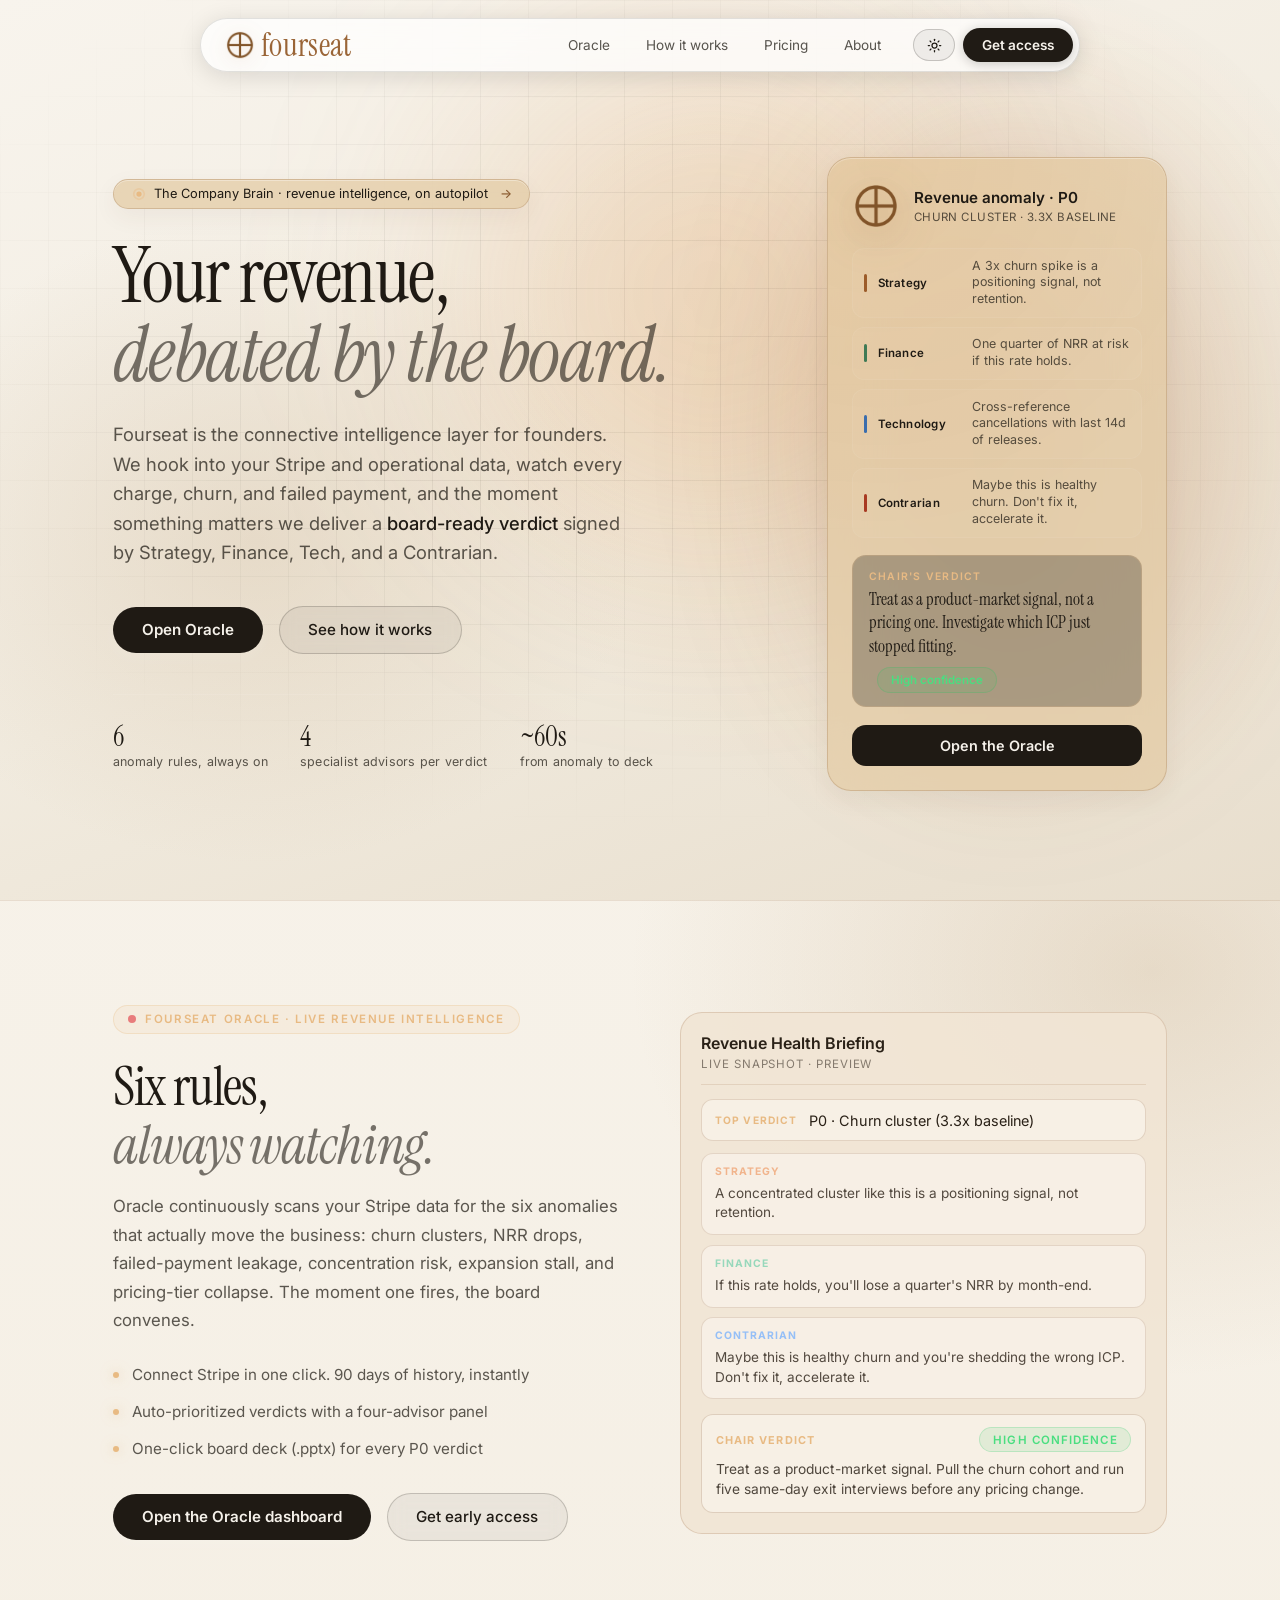
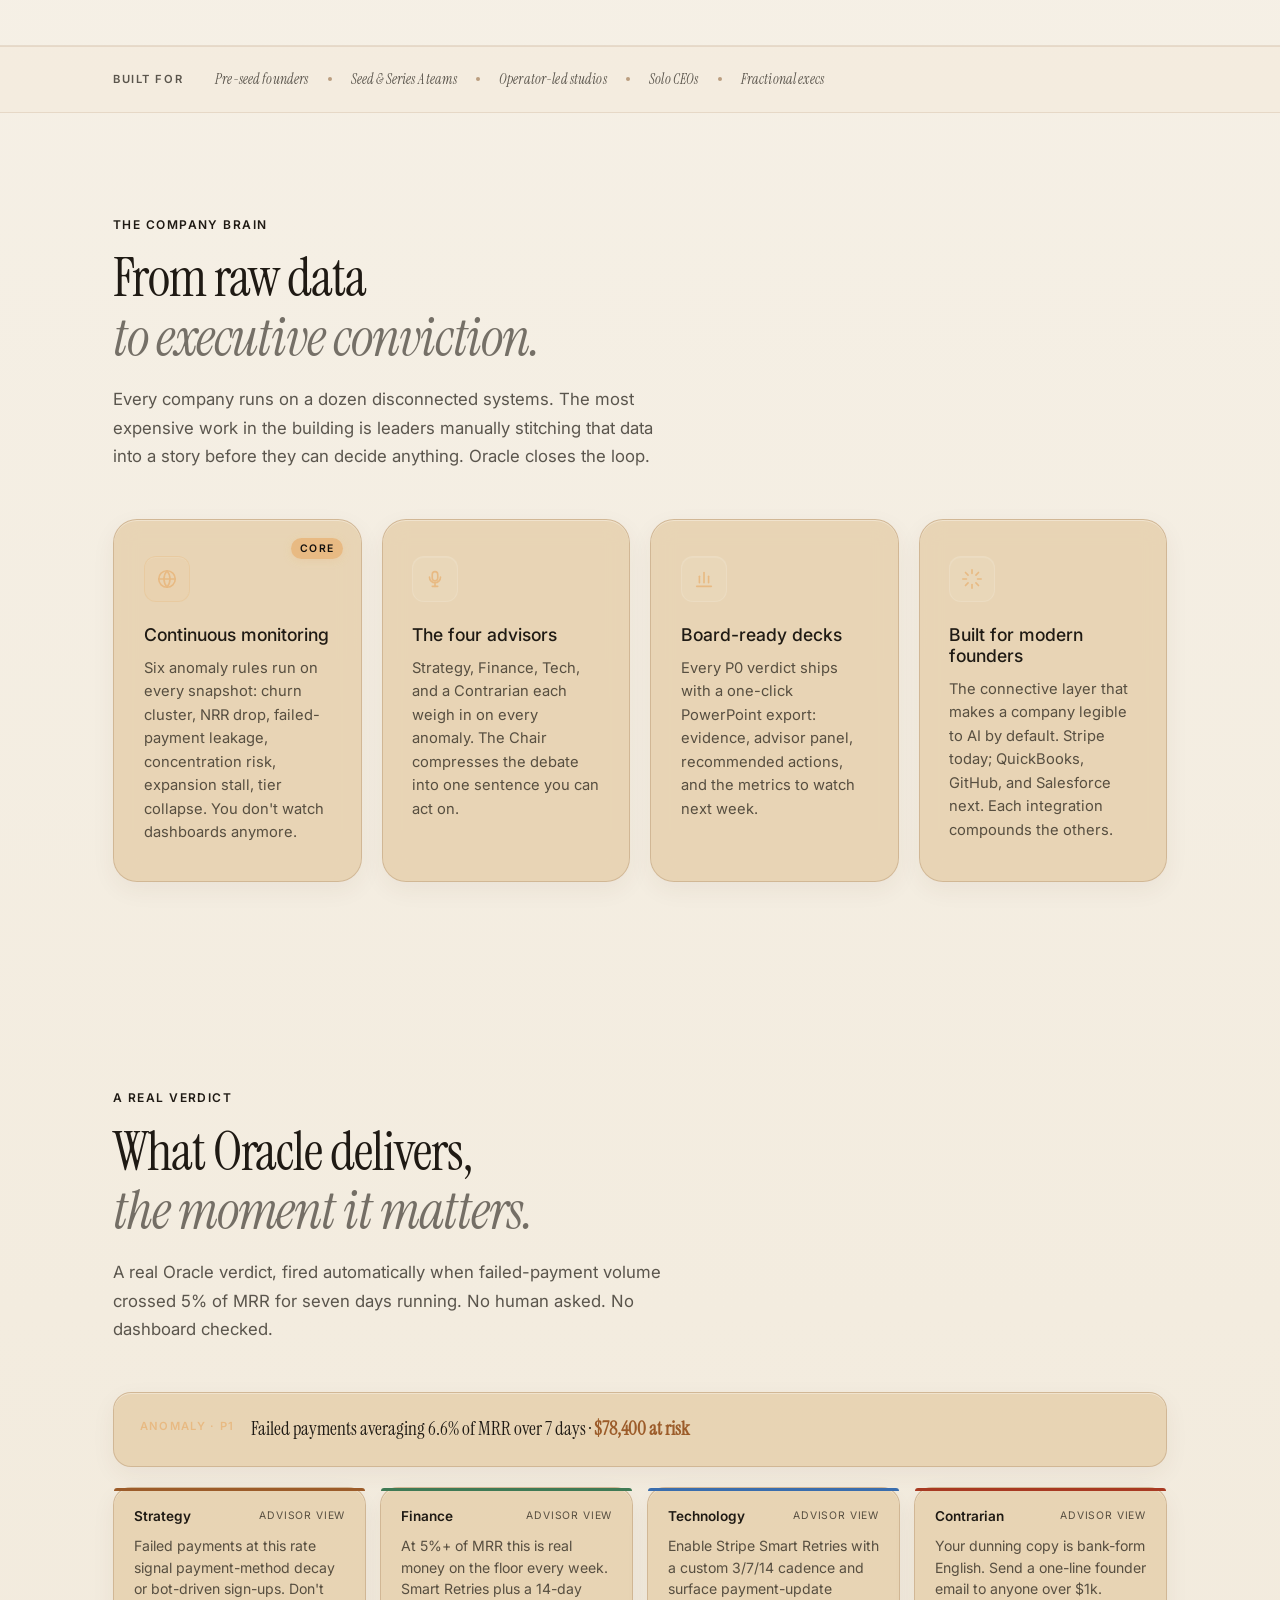
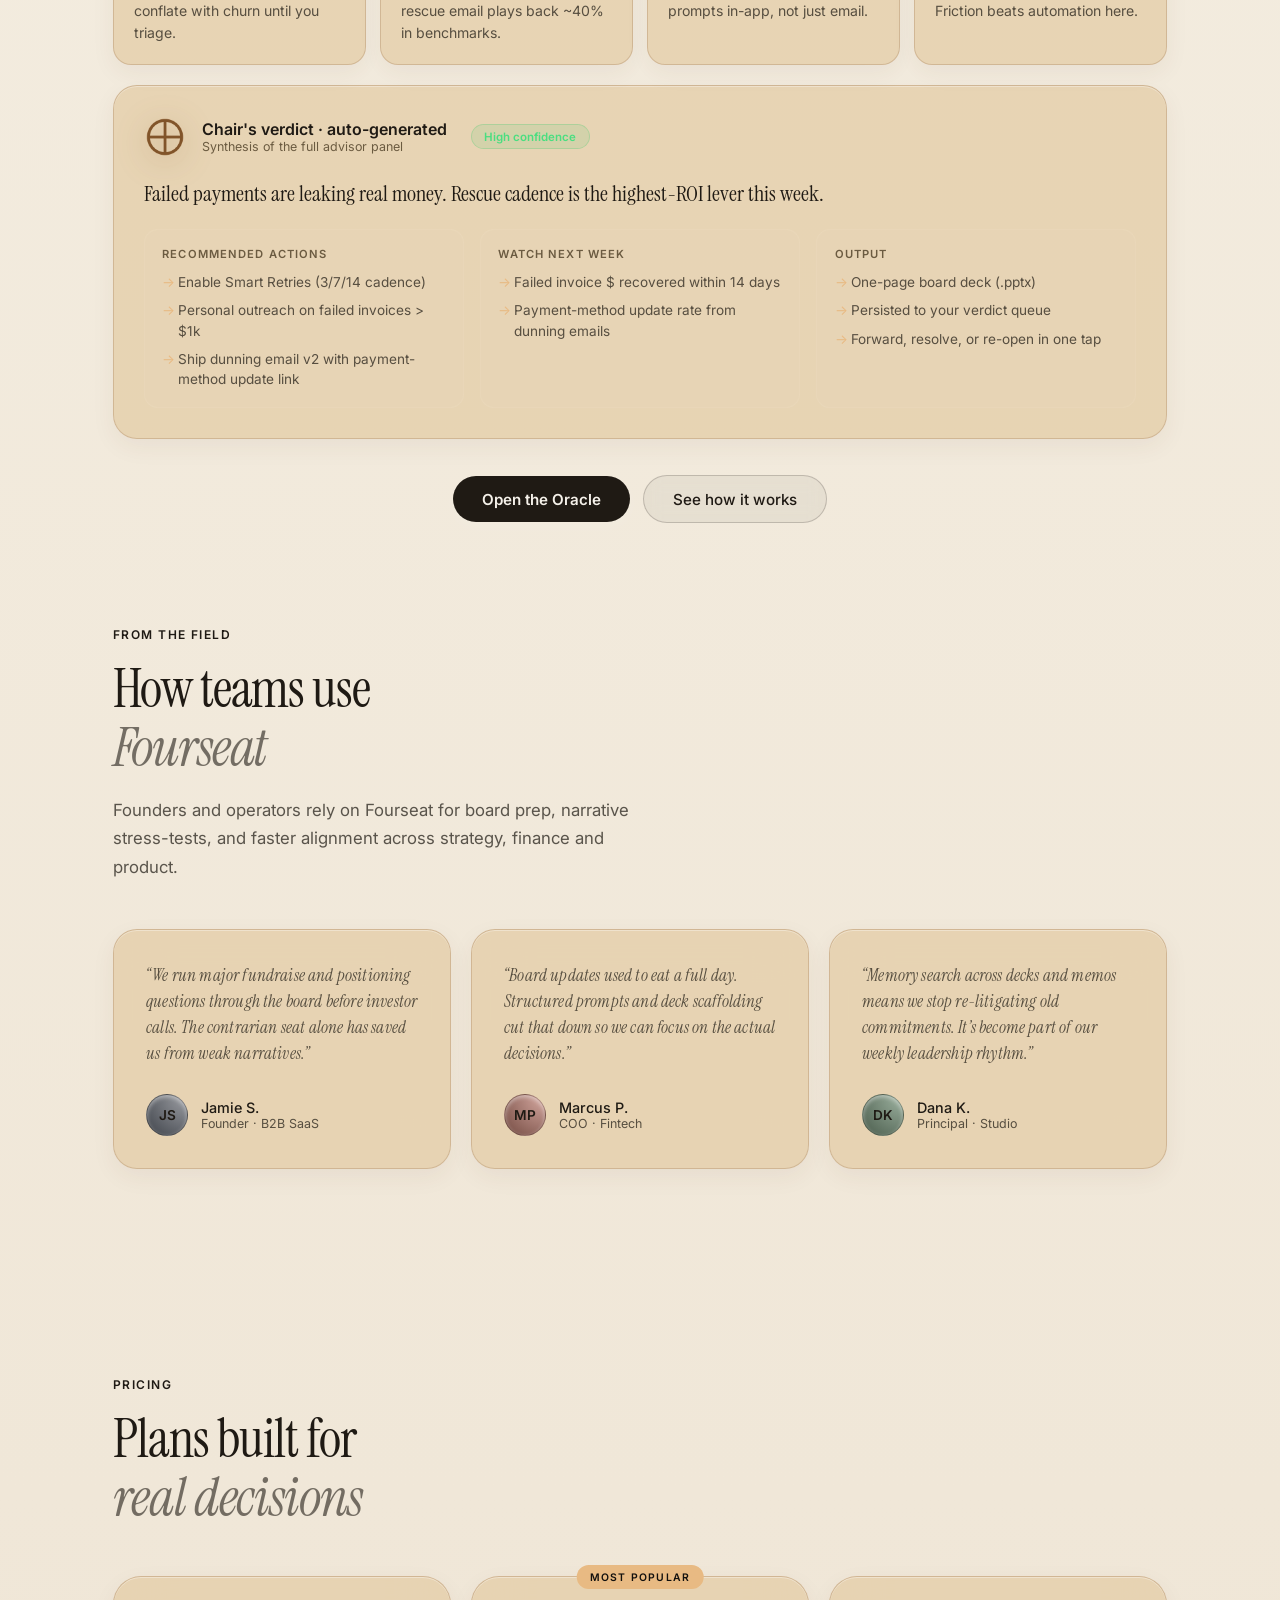
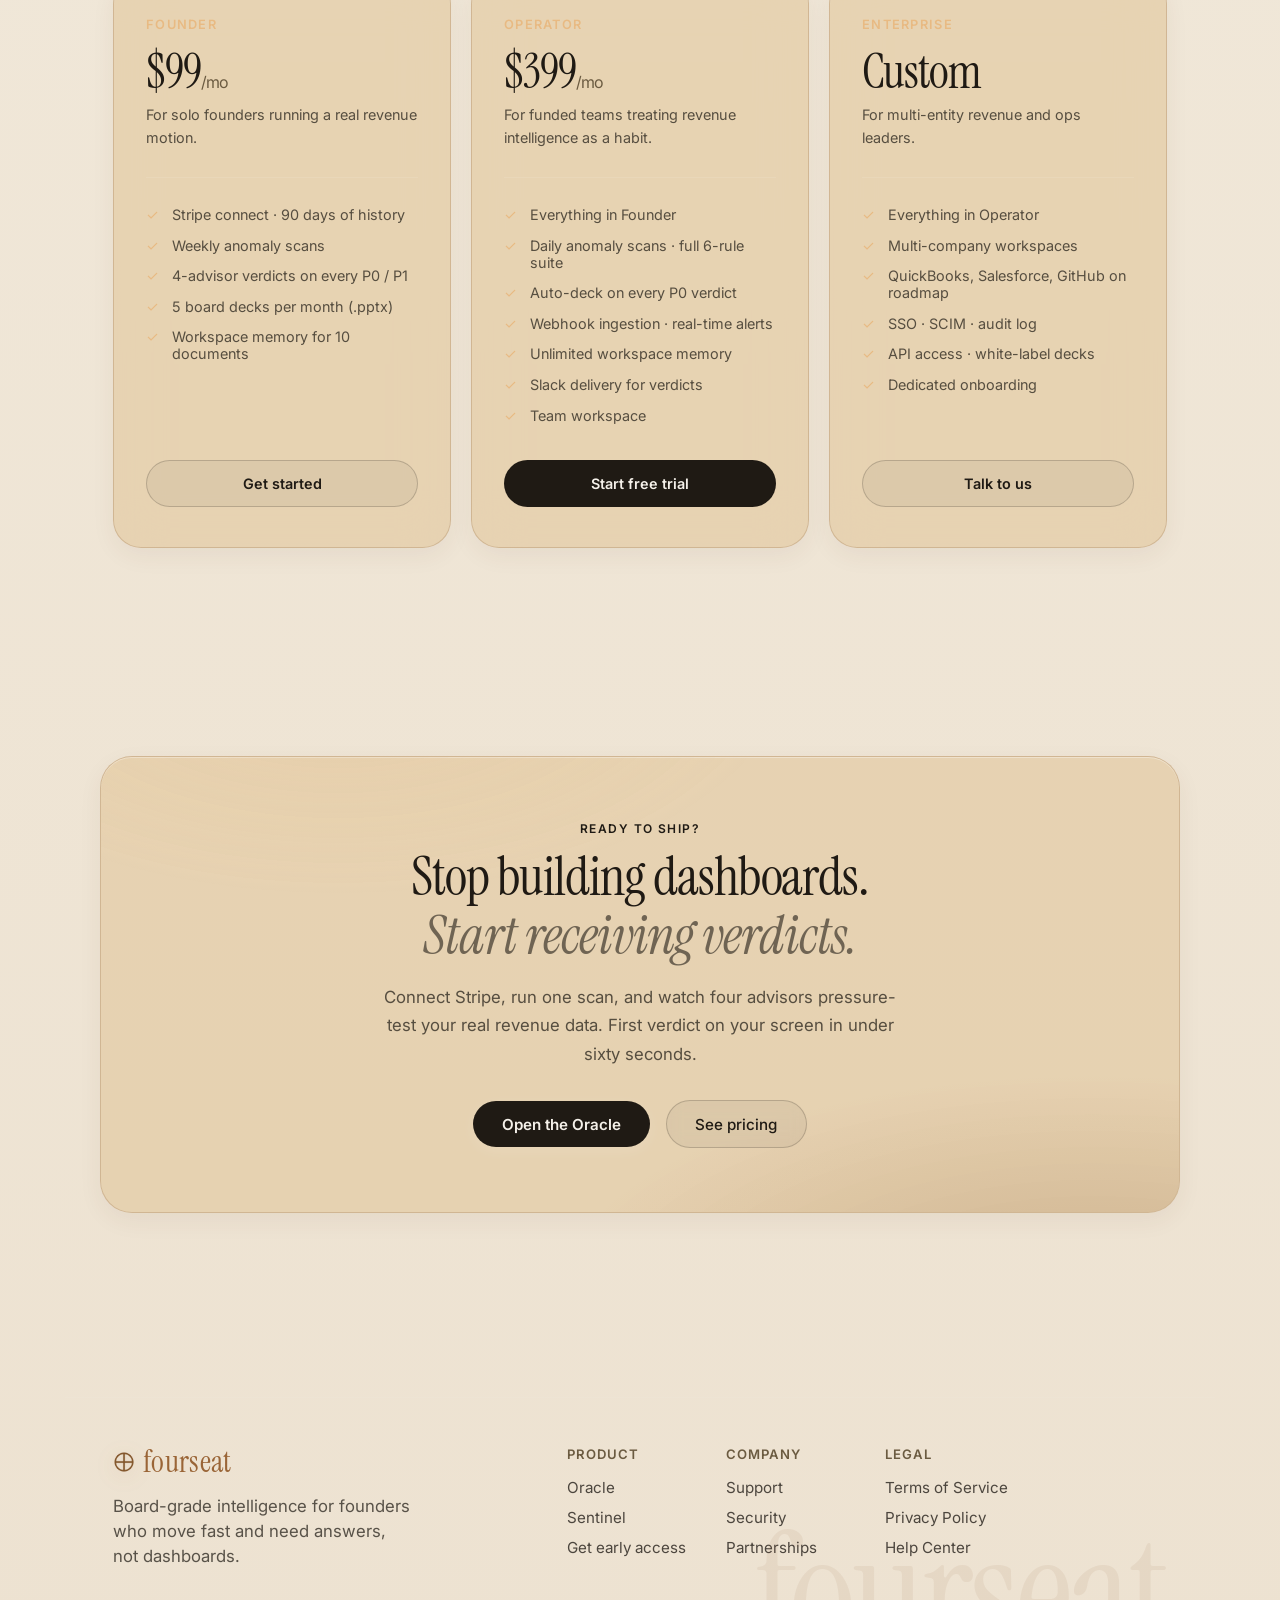
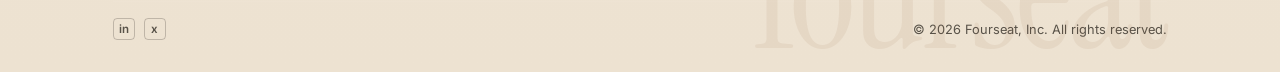
==== commit 1e9256c7: "replace slideshow button with live indicator, rewrite footer, cooler animations" ====
--- a/frontend/index.html
+++ b/frontend/index.html
@@ -745,36 +745,26 @@
         <span class="brand-mark" aria-hidden="true"></span>
         <span class="brand-word">fourseat</span>
       </div>
-      <p class="footer-tagline">The Company Brain &mdash; revenue intelligence and board-ready verdicts on autopilot.</p>
+      <p class="footer-tagline">Board-grade intelligence for founders who move fast and need answers, not dashboards.</p>
     </div>
     <div class="footer-columns">
       <div>
         <h4>Product</h4>
         <a href="/oracle">Oracle</a>
-        <a href="/how">How it works</a>
-        <a href="/pricing">Pricing</a>
-        <a href="/about">About</a>
-        <a href="/waitlist">Get access</a>
-      </div>
-      <div>
-        <h4>Product</h4>
-        <a href="/pricing">Pricing</a>
-        <a href="/waitlist">Get access</a>
-        <a href="/oracle">Start trial</a>
-        <a href="/about">About</a>
+        <a href="/sentinel">Sentinel</a>
+        <a href="/waitlist">Get early access</a>
       </div>
       <div>
         <h4>Company</h4>
-        <a href="mailto:hello@fourseat.dev?subject=Fourseat%20Support">Help centre</a>
+        <a href="mailto:hello@fourseat.dev?subject=Fourseat%20Support">Support</a>
         <a href="mailto:hello@fourseat.dev?subject=Fourseat%20Security">Security</a>
         <a href="mailto:hello@fourseat.dev?subject=Fourseat%20Partnership">Partnerships</a>
-        <a href="mailto:hello@fourseat.dev?subject=Fourseat%20Careers">Careers</a>
       </div>
       <div>
-        <h4>Resources</h4>
-        <a href="/help.html">Terms</a>
-        <a href="/help.html">Privacy</a>
-        <a href="mailto:hello@fourseat.dev">Contact us</a>
+        <h4>Legal</h4>
+        <a href="/help.html">Terms of Service</a>
+        <a href="/help.html">Privacy Policy</a>
+        <a href="/help.html">Help Center</a>
       </div>
     </div>
   </div>
@@ -782,9 +772,8 @@
     <div class="footer-social">
       <a href="https://www.linkedin.com/company/fourseat" target="_blank" rel="noopener noreferrer" aria-label="LinkedIn">in</a>
       <a href="https://x.com/fourseatdev" target="_blank" rel="noopener noreferrer" aria-label="X">x</a>
-      <a href="https://www.youtube.com" target="_blank" rel="noopener noreferrer" aria-label="YouTube">yt</a>
-    </div>
-    <div class="footer-meta">© 2026 Fourseat, Inc.</div>
+    </div>
+    <div class="footer-meta">&copy; 2026 Fourseat, Inc. All rights reserved.</div>
     <div class="footer-watermark" aria-hidden="true">fourseat</div>
   </div>
 </footer>
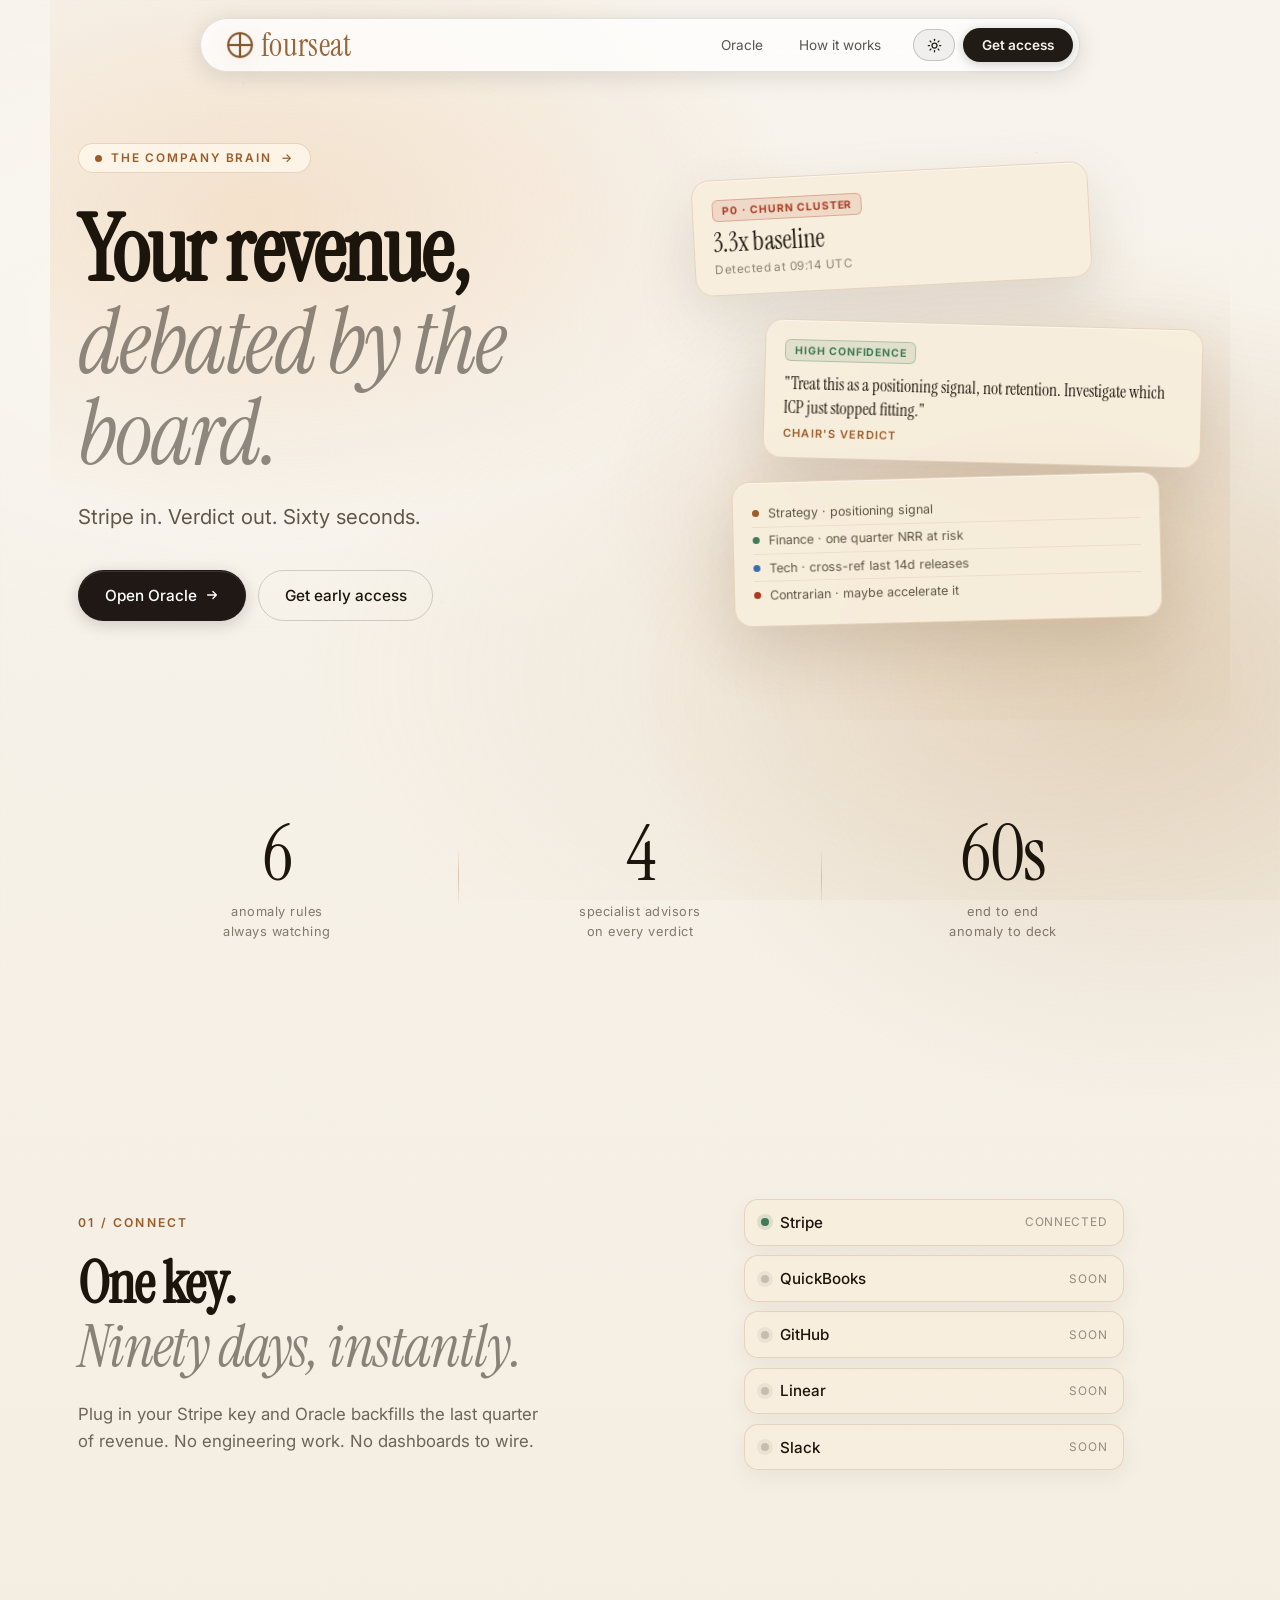
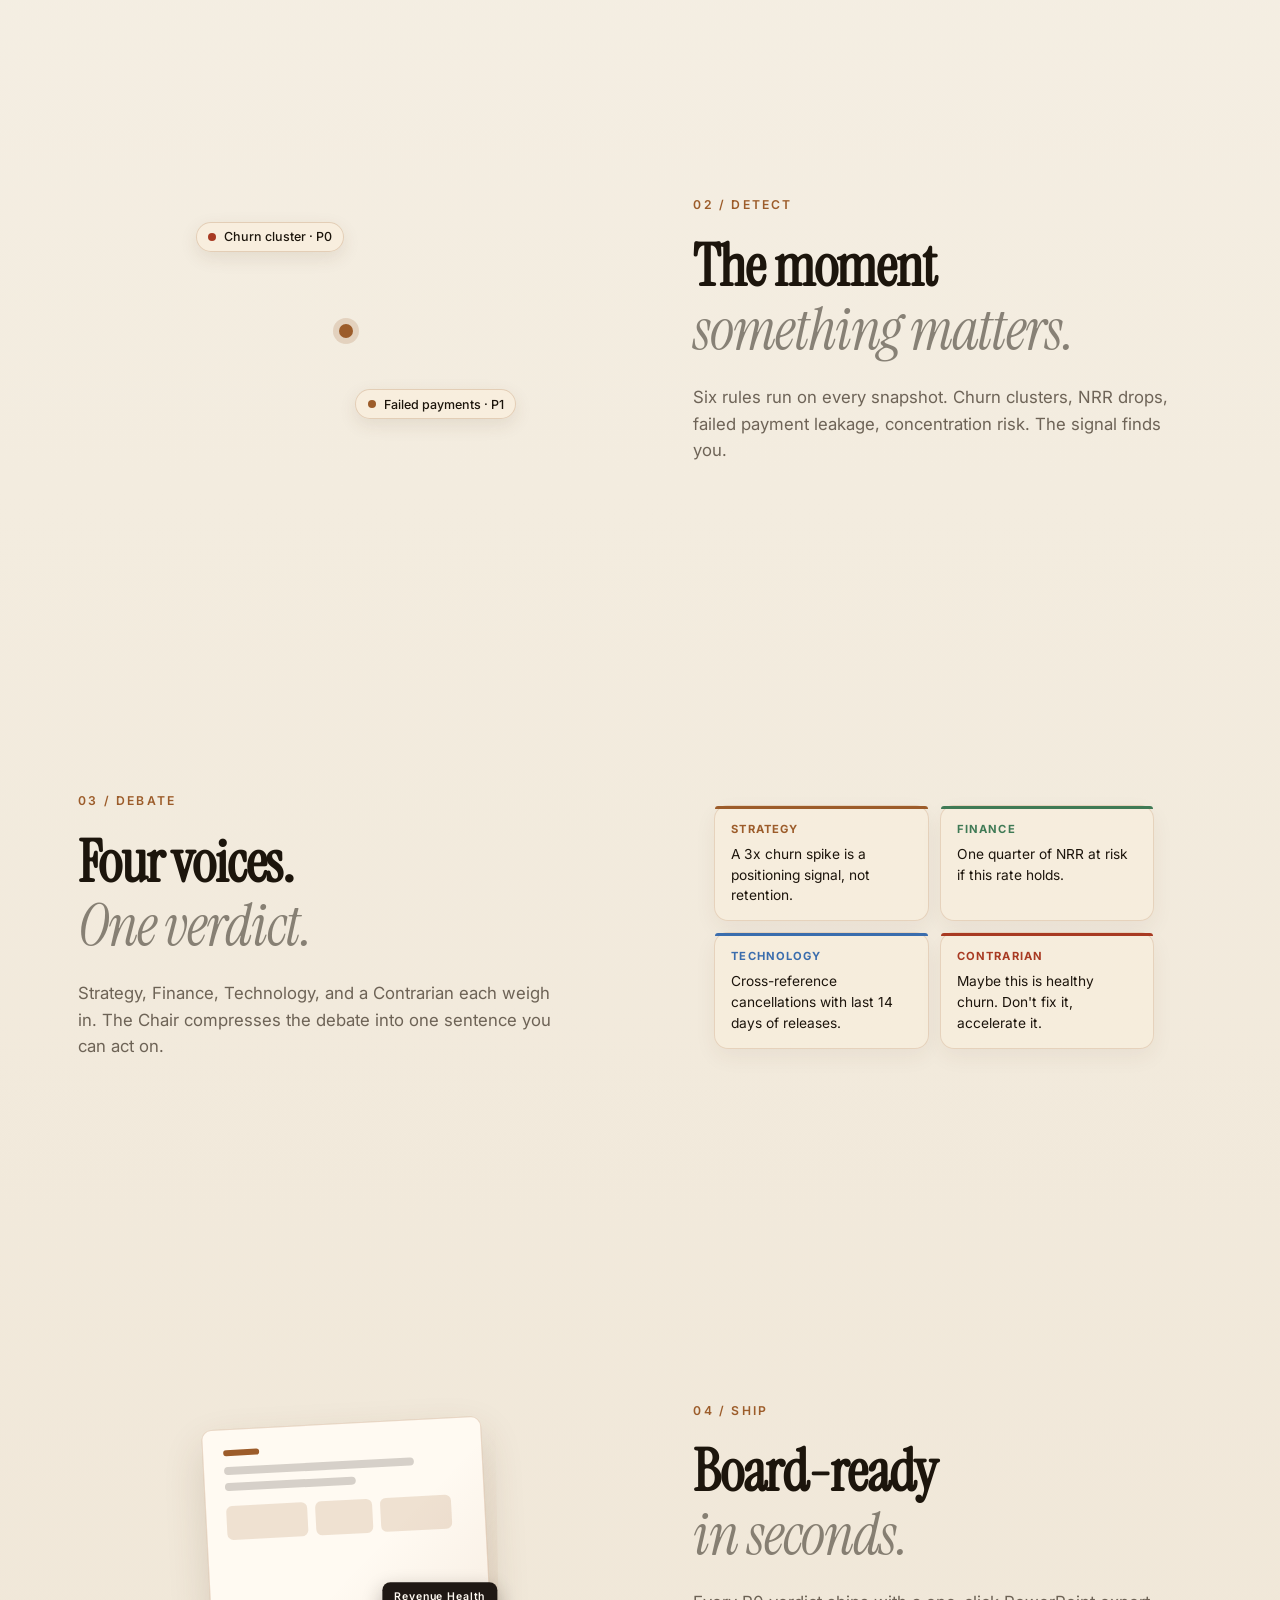
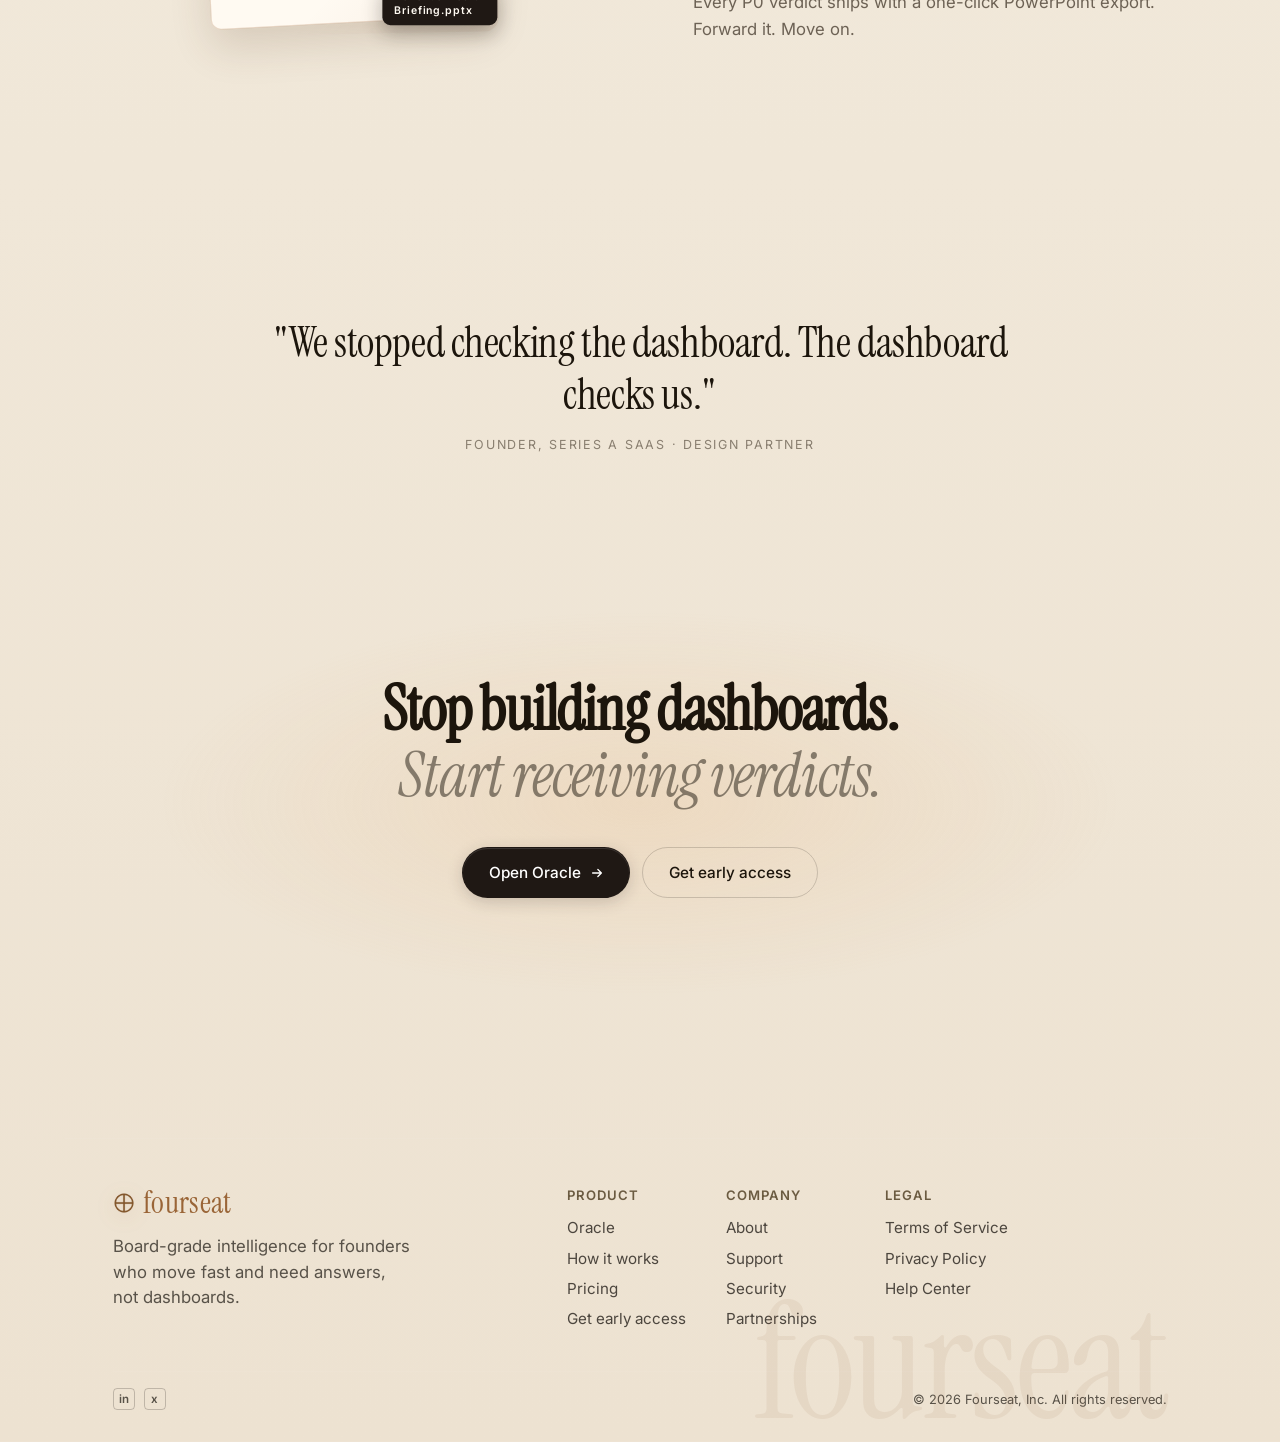
==== commit 1f3262ec: "Redesign home page in a Granola-inspired editorial style. Strips Pricing and About from the top nav " ====
--- a/frontend/index.html
+++ b/frontend/index.html
@@ -74,9 +74,7 @@
   </button>
   <div class="nav-links" id="nav-links">
     <a class="nav-link" href="/oracle">Oracle</a>
-    <a class="nav-link" href="/how" data-page="how" data-action="show-page">How it works</a>
-    <a class="nav-link" href="/pricing" data-page="pricing" data-action="show-page">Pricing</a>
-    <a class="nav-link" href="/about" data-page="about" data-action="show-page">About</a>
+    <a class="nav-link" href="#how">How it works</a>
   </div>
   <button type="button" class="theme-toggle" data-action="toggle-theme" data-theme-toggle aria-label="Switch to light mode" title="Switch theme">
     <span class="theme-toggle-icon" aria-hidden="true">
@@ -95,361 +93,211 @@
 <!-- ══ HOME PAGE ═════════════════════════════════════ -->
 <main id="page-home" class="page active">
 
-  <section class="hero reveal" aria-label="Hero">
-    <div class="hero-bg" aria-hidden="true">
-      <div class="hero-grid" aria-hidden="true"></div>
-    </div>
-    <div class="hero-content">
-      <div>
-        <a class="hero-badge" href="/oracle">
-          <svg viewBox="0 0 16 16" fill="currentColor" aria-hidden="true"><path d="M8 1a7 7 0 100 14A7 7 0 008 1zm0 2a5 5 0 110 10A5 5 0 018 3z" opacity=".4"/><path d="M8 5a3 3 0 100 6A3 3 0 008 5z"/></svg>
-          The Company Brain &middot; revenue intelligence, on autopilot
-          <span class="hero-badge-arrow">&rarr;</span>
+  <!-- ══ HERO ─────────────────────────────────────────── -->
+  <section class="fs-hero reveal" aria-label="Hero">
+    <div class="fs-hero-aura" aria-hidden="true"></div>
+    <div class="fs-hero-inner">
+      <a class="fs-eyebrow" href="/oracle">
+        <span class="fs-eyebrow-dot" aria-hidden="true"></span>
+        The Company Brain
+        <span class="fs-eyebrow-arrow" aria-hidden="true">&rarr;</span>
+      </a>
+      <h1 class="fs-headline">
+        <span class="fs-line">Your revenue,</span>
+        <span class="fs-line"><em>debated by the board.</em></span>
+      </h1>
+      <p class="fs-sub">Stripe in. Verdict out. Sixty seconds.</p>
+      <div class="fs-cta">
+        <a class="fs-btn fs-btn-primary" href="/oracle">
+          <span>Open Oracle</span>
+          <svg viewBox="0 0 16 16" aria-hidden="true" width="14" height="14"><path d="M3 8h10M9 4l4 4-4 4" fill="none" stroke="currentColor" stroke-width="1.5" stroke-linecap="round" stroke-linejoin="round"/></svg>
         </a>
-        <h1 class="hero-title">
-          Your revenue,<br/>
-          <em>debated by the board.</em>
-        </h1>
-        <p class="hero-sub">
-          Fourseat is the connective intelligence layer for founders. We hook into your Stripe and operational data, watch every charge, churn, and failed payment, and the moment something matters we deliver a <strong>board-ready verdict</strong> signed by Strategy, Finance, Tech, and a Contrarian.
-        </p>
-        <div class="hero-actions">
-          <a class="btn-hero-primary" href="/oracle">Open Oracle</a>
-          <button type="button" class="btn-hero-secondary" data-action="open-how">See how it works</button>
-        </div>
-        <ul class="hero-stats" aria-label="Highlights">
-          <li><span class="hero-stat-num">6</span><span class="hero-stat-lbl">anomaly rules, always on</span></li>
-          <li><span class="hero-stat-num">4</span><span class="hero-stat-lbl">specialist advisors per verdict</span></li>
-          <li><span class="hero-stat-num">~60s</span><span class="hero-stat-lbl">from anomaly to deck</span></li>
-        </ul>
-      </div>
-
-      <aside class="hero-card" aria-label="Oracle preview">
-        <div class="hero-card-head">
-          <div class="hero-orb" aria-hidden="true"></div>
-          <div>
-            <div class="hero-card-title">Revenue anomaly · P0</div>
-            <div class="hero-card-sub">Churn cluster · 3.3x baseline</div>
-          </div>
-        </div>
-        <ul class="hero-snapshot" aria-hidden="true">
-          <li><span class="snap-bar" style="background:#9c5c2a"></span><span class="snap-role">Strategy</span><span class="snap-text">A 3x churn spike is a positioning signal, not retention.</span></li>
-          <li><span class="snap-bar" style="background:#3f7a55"></span><span class="snap-role">Finance</span><span class="snap-text">One quarter of NRR at risk if this rate holds.</span></li>
-          <li><span class="snap-bar" style="background:#3a6dad"></span><span class="snap-role">Technology</span><span class="snap-text">Cross-reference cancellations with last 14d of releases.</span></li>
-          <li><span class="snap-bar" style="background:#a83a22"></span><span class="snap-role">Contrarian</span><span class="snap-text">Maybe this is healthy churn. Don't fix it, accelerate it.</span></li>
-        </ul>
-        <div class="hero-verdict">
-          <div class="hero-verdict-label">Chair's verdict</div>
-          <div class="hero-verdict-text">Treat as a product-market signal, not a pricing one. Investigate which ICP just stopped fitting.</div>
-          <div class="hero-verdict-meta"><span class="conf-pill conf-high">High confidence</span></div>
-        </div>
-        <a class="btn-hero-primary hero-card-cta" href="/oracle">
-          Open the Oracle
-        </a>
-      </aside>
-    </div>
-  </section>
-
-  <!-- ORACLE SHOWCASE -->
-  <section class="section sentinel-hero reveal" aria-label="Fourseat Oracle">
-    <div class="sentinel-inner">
-      <div class="sentinel-copy">
-        <div class="sentinel-eyebrow">
-          <span class="sentinel-pulse" aria-hidden="true"></span>
-          Fourseat Oracle &middot; live revenue intelligence
-        </div>
-        <h2 class="section-title" style="margin-bottom:1rem">
-          Six rules,<br/><em>always watching.</em>
-        </h2>
-        <p class="section-sub" style="max-width:540px;margin-left:0">
-          Oracle continuously scans your Stripe data for the six anomalies that actually move the business: churn clusters, NRR drops, failed-payment leakage, concentration risk, expansion stall, and pricing-tier collapse. The moment one fires, the board convenes.
-        </p>
-        <ul class="sentinel-bullets">
-          <li><span class="sentinel-bullet-dot"></span> Connect Stripe in one click. 90 days of history, instantly</li>
-          <li><span class="sentinel-bullet-dot"></span> Auto-prioritized verdicts with a four-advisor panel</li>
-          <li><span class="sentinel-bullet-dot"></span> One-click board deck (.pptx) for every P0 verdict</li>
-        </ul>
-        <div class="hero-actions" style="margin-top:2rem">
-          <a class="btn-hero-primary" href="/oracle">Open the Oracle dashboard</a>
-          <button type="button" class="btn-hero-secondary" data-action="open-waitlist">Get early access</button>
-        </div>
-      </div>
-
-      <aside class="sentinel-glance" aria-label="Oracle snapshot">
-        <div class="sentinel-glance-top">
-          <div class="sentinel-glance-title">Revenue Health Briefing</div>
-          <div class="sentinel-glance-sub">Live snapshot &middot; preview</div>
-        </div>
-
-        <div class="sentinel-glance-question">
-          <span class="sentinel-glance-q-label">Top verdict</span>
-          <span class="sentinel-glance-q-text">P0 &middot; Churn cluster (3.3x baseline)</span>
-        </div>
-
-        <div class="sentinel-glance-grid">
-          <article class="sentinel-mini-card mini-strategy">
-            <div class="sentinel-mini-role">Strategy</div>
-            <div class="sentinel-mini-text">A concentrated cluster like this is a positioning signal, not retention.</div>
-          </article>
-          <article class="sentinel-mini-card mini-finance">
-            <div class="sentinel-mini-role">Finance</div>
-            <div class="sentinel-mini-text">If this rate holds, you'll lose a quarter's NRR by month-end.</div>
-          </article>
-          <article class="sentinel-mini-card mini-ops">
-            <div class="sentinel-mini-role">Contrarian</div>
-            <div class="sentinel-mini-text">Maybe this is healthy churn and you're shedding the wrong ICP. Don't fix it, accelerate it.</div>
-          </article>
-        </div>
-
-        <div class="sentinel-chair-note">
-          <div class="sentinel-chair-head">
-            <span>Chair verdict</span>
-            <span class="conf-pill conf-high">High confidence</span>
-          </div>
-          <div class="sentinel-chair-text">Treat as a product-market signal. Pull the churn cohort and run five same-day exit interviews before any pricing change.</div>
-        </div>
-      </aside>
-    </div>
-  </section>
-
-  <!-- TRUST STRIP -->
-  <section class="trust-strip reveal" aria-label="Built for">
-    <div class="trust-inner">
-      <div class="trust-label">Built for</div>
-      <div class="trust-items">
-        <span>Pre-seed founders</span>
-        <span class="trust-dot"></span>
-        <span>Seed &amp; Series A teams</span>
-        <span class="trust-dot"></span>
-        <span>Operator-led studios</span>
-        <span class="trust-dot"></span>
-        <span>Solo CEOs</span>
-        <span class="trust-dot"></span>
-        <span>Fractional execs</span>
-      </div>
-    </div>
-  </section>
-
-  <!-- THE WEDGE -->
-  <section class="section" aria-label="What Oracle does">
-    <div class="section-inner reveal">
-      <div class="section-label">The Company Brain</div>
-      <h2 class="section-title">From raw data<br/><em>to executive conviction.</em></h2>
-      <p class="section-sub">Every company runs on a dozen disconnected systems. The most expensive work in the building is leaders manually stitching that data into a story before they can decide anything. Oracle closes the loop.</p>
-      <div class="features-grid">
-        <a class="feature-card feature-card-new" href="/oracle">
-          <div class="feature-badge">Core</div>
-          <div class="feature-icon"><svg viewBox="0 0 24 24" aria-hidden="true" fill="none" stroke="currentColor" stroke-width="1.6" stroke-linecap="round" stroke-linejoin="round"><circle cx="12" cy="12" r="9"/><path d="M3 12h18"/><path d="M12 3a14 14 0 0 1 0 18"/><path d="M12 3a14 14 0 0 0 0 18"/></svg></div>
-          <div class="feature-name">Continuous monitoring</div>
-          <div class="feature-desc">Six anomaly rules run on every snapshot: churn cluster, NRR drop, failed-payment leakage, concentration risk, expansion stall, tier collapse. You don't watch dashboards anymore.</div>
-        </a>
-        <div class="feature-card">
-          <div class="feature-icon"><svg viewBox="0 0 24 24" aria-hidden="true"><rect x="9" y="4" width="6" height="10" rx="3"></rect><path d="M6 10a6 6 0 0 0 12 0"></path><path d="M12 16v4"></path><path d="M9 20h6"></path></svg></div>
-          <div class="feature-name">The four advisors</div>
-          <div class="feature-desc">Strategy, Finance, Tech, and a Contrarian each weigh in on every anomaly. The Chair compresses the debate into one sentence you can act on.</div>
-        </div>
-        <div class="feature-card">
-          <div class="feature-icon"><svg viewBox="0 0 24 24" aria-hidden="true"><path d="M4 20h16"></path><path d="M7 16V9"></path><path d="M12 16V5"></path><path d="M17 16v-7"></path></svg></div>
-          <div class="feature-name">Board-ready decks</div>
-          <div class="feature-desc">Every P0 verdict ships with a one-click PowerPoint export: evidence, advisor panel, recommended actions, and the metrics to watch next week.</div>
-        </div>
-        <div class="feature-card">
-          <div class="feature-icon"><svg viewBox="0 0 24 24" aria-hidden="true" fill="none" stroke="currentColor" stroke-width="1.6" stroke-linecap="round" stroke-linejoin="round"><path d="M12 2v4"/><path d="M12 18v4"/><path d="M4.9 4.9l2.8 2.8"/><path d="M16.3 16.3l2.8 2.8"/><path d="M2 12h4"/><path d="M18 12h4"/><path d="M4.9 19.1l2.8-2.8"/><path d="M16.3 7.7l2.8-2.8"/></svg></div>
-          <div class="feature-name">Built for modern founders</div>
-          <div class="feature-desc">The connective layer that makes a company legible to AI by default. Stripe today; QuickBooks, GitHub, and Salesforce next. Each integration compounds the others.</div>
-        </div>
-      </div>
-    </div>
-  </section>
-
-  <!-- LIVE PREVIEW -->
-  <section class="section preview-section" aria-label="See a real verdict">
-    <div class="section-inner reveal">
-      <div class="section-label">A real verdict</div>
-      <h2 class="section-title">What Oracle delivers,<br/><em>the moment it matters.</em></h2>
-      <p class="section-sub">A real Oracle verdict, fired automatically when failed-payment volume crossed 5% of MRR for seven days running. No human asked. No dashboard checked.</p>
-
-      <div class="preview-board">
-        <div class="preview-question">
-          <span class="preview-q-label">Anomaly · P1</span>
-          <span class="preview-q-text">Failed payments averaging 6.6% of MRR over 7 days &middot; <strong style="color:var(--accent)">$78,400 at risk</strong></span>
-        </div>
-
-        <div class="preview-grid">
-          <div class="preview-card" style="--accent:#9c5c2a">
-            <div class="preview-bar"></div>
-            <div class="preview-head">
-              <span class="preview-role">Strategy</span>
-              <span class="preview-tag">Advisor view</span>
-            </div>
-            <p class="preview-text">Failed payments at this rate signal payment-method decay or bot-driven sign-ups. Don't conflate with churn until you triage.</p>
-          </div>
-          <div class="preview-card" style="--accent:#3f7a55">
-            <div class="preview-bar"></div>
-            <div class="preview-head">
-              <span class="preview-role">Finance</span>
-              <span class="preview-tag">Advisor view</span>
-            </div>
-            <p class="preview-text">At 5%+ of MRR this is real money on the floor every week. Smart Retries plus a 14-day rescue email plays back ~40% in benchmarks.</p>
-          </div>
-          <div class="preview-card" style="--accent:#3a6dad">
-            <div class="preview-bar"></div>
-            <div class="preview-head">
-              <span class="preview-role">Technology</span>
-              <span class="preview-tag">Advisor view</span>
-            </div>
-            <p class="preview-text">Enable Stripe Smart Retries with a custom 3/7/14 cadence and surface payment-update prompts in-app, not just email.</p>
-          </div>
-          <div class="preview-card" style="--accent:#a83a22">
-            <div class="preview-bar"></div>
-            <div class="preview-head">
-              <span class="preview-role">Contrarian</span>
-              <span class="preview-tag">Advisor view</span>
-            </div>
-            <p class="preview-text">Your dunning copy is bank-form English. Send a one-line founder email to anyone over $1k. Friction beats automation here.</p>
-          </div>
-        </div>
-
-        <div class="preview-chair">
-          <div class="preview-chair-head">
-            <div class="chairman-orb" aria-hidden="true"></div>
-            <div>
-              <div class="preview-chair-title">Chair's verdict &middot; auto-generated</div>
-              <div class="preview-chair-sub">Synthesis of the full advisor panel</div>
-            </div>
-            <span class="conf-pill conf-high preview-chair-pill">High confidence</span>
-          </div>
-          <div class="preview-verdict">Failed payments are leaking real money. Rescue cadence is the highest-ROI lever this week.</div>
-          <div class="preview-cols">
-            <div class="preview-col">
-              <div class="preview-col-title">Recommended actions</div>
-              <ul><li>Enable Smart Retries (3/7/14 cadence)</li><li>Personal outreach on failed invoices &gt; $1k</li><li>Ship dunning email v2 with payment-method update link</li></ul>
-            </div>
-            <div class="preview-col">
-              <div class="preview-col-title">Watch next week</div>
-              <ul><li>Failed invoice $ recovered within 14 days</li><li>Payment-method update rate from dunning emails</li></ul>
-            </div>
-            <div class="preview-col">
-              <div class="preview-col-title">Output</div>
-              <ul><li>One-page board deck (.pptx)</li><li>Persisted to your verdict queue</li><li>Forward, resolve, or re-open in one tap</li></ul>
-            </div>
-          </div>
-        </div>
-
-        <div class="preview-cta">
-          <a class="btn-hero-primary" href="/oracle">Open the Oracle</a>
-          <button type="button" class="btn-hero-secondary" data-action="open-how">See how it works</button>
-        </div>
-      </div>
-    </div>
-  </section>
-
-  <!-- TESTIMONIALS -->
-  <section class="section" style="padding-top:0" aria-label="Testimonials">
-    <div class="section-inner reveal">
-      <div class="section-label">From the field</div>
-      <h2 class="section-title">How teams use<br/><em>Fourseat</em></h2>
-      <p class="section-sub">Founders and operators rely on Fourseat for board prep, narrative stress-tests, and faster alignment across strategy, finance and product.</p>
-      <div class="testimonials-grid">
-        <article class="testi-card">
-          <div class="testi-quote">“We run major fundraise and positioning questions through the board before investor calls. The contrarian seat alone has saved us from weak narratives.”</div>
-          <div class="testi-author">
-            <div class="testi-avatar t-img-1" aria-hidden="true">JS</div>
-            <div>
-              <div class="testi-name">Jamie S.</div>
-              <div class="testi-role">Founder · B2B SaaS</div>
-            </div>
-          </div>
-        </article>
-        <article class="testi-card">
-          <div class="testi-quote">“Board updates used to eat a full day. Structured prompts and deck scaffolding cut that down so we can focus on the actual decisions.”</div>
-          <div class="testi-author">
-            <div class="testi-avatar t-img-2" aria-hidden="true">MP</div>
-            <div>
-              <div class="testi-name">Marcus P.</div>
-              <div class="testi-role">COO · Fintech</div>
-            </div>
-          </div>
-        </article>
-        <article class="testi-card">
-          <div class="testi-quote">“Memory search across decks and memos means we stop re-litigating old commitments. It’s become part of our weekly leadership rhythm.”</div>
-          <div class="testi-author">
-            <div class="testi-avatar t-img-3" aria-hidden="true">DK</div>
-            <div>
-              <div class="testi-name">Dana K.</div>
-              <div class="testi-role">Principal · Studio</div>
-            </div>
-          </div>
-        </article>
-      </div>
-    </div>
-  </section>
-
-  <!-- PRICING -->
-  <section class="section" aria-label="Pricing">
-    <div class="section-inner reveal">
-      <div class="section-label">Pricing</div>
-      <h2 class="section-title">Plans built for<br/><em>real decisions</em></h2>
-      <div class="pricing-grid">
-        <div class="price-card">
-          <div class="price-tier">Founder</div>
-          <div class="price-amount">$99<span>/mo</span></div>
-          <div class="price-desc">For solo founders running a real revenue motion.</div>
-          <ul class="price-features">
-            <li>Stripe connect &middot; 90 days of history</li>
-            <li>Weekly anomaly scans</li>
-            <li>4-advisor verdicts on every P0 / P1</li>
-            <li>5 board decks per month (.pptx)</li>
-            <li>Workspace memory for 10 documents</li>
-          </ul>
-          <button type="button" class="btn-price" data-action="open-waitlist">Get started</button>
-        </div>
-        <div class="price-card featured">
-          <div class="price-tier">Operator</div>
-          <div class="price-amount">$399<span>/mo</span></div>
-          <div class="price-desc">For funded teams treating revenue intelligence as a habit.</div>
-          <ul class="price-features">
-            <li>Everything in Founder</li>
-            <li>Daily anomaly scans &middot; full 6-rule suite</li>
-            <li>Auto-deck on every P0 verdict</li>
-            <li>Webhook ingestion &middot; real-time alerts</li>
-            <li>Unlimited workspace memory</li>
-            <li>Slack delivery for verdicts</li>
-            <li>Team workspace</li>
-          </ul>
-          <button type="button" class="btn-price featured" data-action="open-waitlist">Start free trial</button>
-        </div>
-        <div class="price-card">
-          <div class="price-tier">Enterprise</div>
-          <div class="price-amount">Custom</div>
-          <div class="price-desc">For multi-entity revenue and ops leaders.</div>
-          <ul class="price-features">
-            <li>Everything in Operator</li>
-            <li>Multi-company workspaces</li>
-            <li>QuickBooks, Salesforce, GitHub on roadmap</li>
-            <li>SSO &middot; SCIM &middot; audit log</li>
-            <li>API access &middot; white-label decks</li>
-            <li>Dedicated onboarding</li>
-          </ul>
-          <button type="button" class="btn-price" data-action="open-waitlist">Talk to us</button>
-        </div>
-      </div>
-    </div>
-  </section>
-
-  <!-- CLOSING CTA -->
-  <section class="section closing-cta reveal" aria-label="Get started">
-    <div class="closing-cta-card">
-      <div class="closing-cta-glow" aria-hidden="true"></div>
-      <div class="closing-cta-inner">
-        <div class="section-label">Ready to ship?</div>
-        <h2 class="section-title" style="margin-bottom:1rem">Stop building dashboards.<br/><em>Start receiving verdicts.</em></h2>
-        <p class="section-sub" style="margin:0 auto 2rem;max-width:540px">Connect Stripe, run one scan, and watch four advisors pressure-test your real revenue data. First verdict on your screen in under sixty seconds.</p>
-        <div class="hero-actions" style="justify-content:center">
-          <a class="btn-hero-primary" href="/oracle">Open the Oracle</a>
-          <button type="button" class="btn-hero-secondary" data-action="open-pricing">See pricing</button>
-        </div>
-      </div>
+        <button type="button" class="fs-btn fs-btn-ghost" data-action="open-waitlist">Get early access</button>
+      </div>
+    </div>
+
+    <!-- Animated verdict card -->
+    <div class="fs-hero-stage" aria-hidden="true">
+      <div class="fs-card fs-card-1">
+        <div class="fs-card-pill fs-card-pill-p0">P0 · Churn cluster</div>
+        <div class="fs-card-headline">3.3x baseline</div>
+        <div class="fs-card-sub">Detected at 09:14 UTC</div>
+      </div>
+      <div class="fs-card fs-card-2">
+        <div class="fs-card-pill fs-card-pill-conf">High confidence</div>
+        <div class="fs-card-quote">"Treat this as a positioning signal, not retention. Investigate which ICP just stopped fitting."</div>
+        <div class="fs-card-byline">Chair's verdict</div>
+      </div>
+      <div class="fs-card fs-card-3">
+        <div class="fs-card-row">
+          <span class="fs-dot" style="background:#9c5c2a"></span>
+          <span class="fs-card-mini">Strategy &middot; positioning signal</span>
+        </div>
+        <div class="fs-card-row">
+          <span class="fs-dot" style="background:#3f7a55"></span>
+          <span class="fs-card-mini">Finance &middot; one quarter NRR at risk</span>
+        </div>
+        <div class="fs-card-row">
+          <span class="fs-dot" style="background:#3a6dad"></span>
+          <span class="fs-card-mini">Tech &middot; cross-ref last 14d releases</span>
+        </div>
+        <div class="fs-card-row">
+          <span class="fs-dot" style="background:#a83a22"></span>
+          <span class="fs-card-mini">Contrarian &middot; maybe accelerate it</span>
+        </div>
+      </div>
+    </div>
+  </section>
+
+  <!-- ══ NUMBERS STRIP ────────────────────────────────── -->
+  <section class="fs-numbers reveal" aria-label="By the numbers">
+    <div class="fs-num">
+      <div class="fs-num-big" data-counter="6">0</div>
+      <div class="fs-num-label">anomaly rules<br/>always watching</div>
+    </div>
+    <div class="fs-num-divider" aria-hidden="true"></div>
+    <div class="fs-num">
+      <div class="fs-num-big" data-counter="4">0</div>
+      <div class="fs-num-label">specialist advisors<br/>on every verdict</div>
+    </div>
+    <div class="fs-num-divider" aria-hidden="true"></div>
+    <div class="fs-num">
+      <div class="fs-num-big" data-counter="60" data-suffix="s">0s</div>
+      <div class="fs-num-label">end to end<br/>anomaly to deck</div>
+    </div>
+  </section>
+
+  <!-- ══ MOMENT 1 · CONNECT ───────────────────────────── -->
+  <section class="fs-moment reveal" id="how" aria-label="Connect">
+    <div class="fs-moment-text">
+      <div class="fs-moment-step">01 / Connect</div>
+      <h2 class="fs-moment-title">One key.<br/><em>Ninety days, instantly.</em></h2>
+      <p class="fs-moment-line">Plug in your Stripe key and Oracle backfills the last quarter of revenue. No engineering work. No dashboards to wire.</p>
+    </div>
+    <div class="fs-moment-stage">
+      <div class="fs-pill-stack" aria-hidden="true">
+        <div class="fs-conn fs-conn-1">
+          <span class="fs-conn-dot"></span>
+          <span class="fs-conn-name">Stripe</span>
+          <span class="fs-conn-meta">connected</span>
+        </div>
+        <div class="fs-conn fs-conn-2">
+          <span class="fs-conn-dot is-pending"></span>
+          <span class="fs-conn-name">QuickBooks</span>
+          <span class="fs-conn-meta">soon</span>
+        </div>
+        <div class="fs-conn fs-conn-3">
+          <span class="fs-conn-dot is-pending"></span>
+          <span class="fs-conn-name">GitHub</span>
+          <span class="fs-conn-meta">soon</span>
+        </div>
+        <div class="fs-conn fs-conn-4">
+          <span class="fs-conn-dot is-pending"></span>
+          <span class="fs-conn-name">Linear</span>
+          <span class="fs-conn-meta">soon</span>
+        </div>
+        <div class="fs-conn fs-conn-5">
+          <span class="fs-conn-dot is-pending"></span>
+          <span class="fs-conn-name">Slack</span>
+          <span class="fs-conn-meta">soon</span>
+        </div>
+      </div>
+    </div>
+  </section>
+
+  <!-- ══ MOMENT 2 · DETECT ────────────────────────────── -->
+  <section class="fs-moment fs-moment-flip reveal" aria-label="Detect">
+    <div class="fs-moment-text">
+      <div class="fs-moment-step">02 / Detect</div>
+      <h2 class="fs-moment-title">The moment<br/><em>something matters.</em></h2>
+      <p class="fs-moment-line">Six rules run on every snapshot. Churn clusters, NRR drops, failed payment leakage, concentration risk. The signal finds you.</p>
+    </div>
+    <div class="fs-moment-stage">
+      <div class="fs-radar" aria-hidden="true">
+        <div class="fs-radar-ring"></div>
+        <div class="fs-radar-ring fs-radar-ring-2"></div>
+        <div class="fs-radar-ring fs-radar-ring-3"></div>
+        <div class="fs-radar-blip fs-radar-blip-1">
+          <span class="fs-radar-pulse"></span>
+          <span class="fs-radar-label">Churn cluster &middot; P0</span>
+        </div>
+        <div class="fs-radar-blip fs-radar-blip-2">
+          <span class="fs-radar-pulse"></span>
+          <span class="fs-radar-label">Failed payments &middot; P1</span>
+        </div>
+      </div>
+    </div>
+  </section>
+
+  <!-- ══ MOMENT 3 · DEBATE ────────────────────────────── -->
+  <section class="fs-moment reveal" aria-label="Debate">
+    <div class="fs-moment-text">
+      <div class="fs-moment-step">03 / Debate</div>
+      <h2 class="fs-moment-title">Four voices.<br/><em>One verdict.</em></h2>
+      <p class="fs-moment-line">Strategy, Finance, Technology, and a Contrarian each weigh in. The Chair compresses the debate into one sentence you can act on.</p>
+    </div>
+    <div class="fs-moment-stage">
+      <div class="fs-panel" aria-hidden="true">
+        <div class="fs-panel-card" style="--c:#9c5c2a">
+          <div class="fs-panel-role">Strategy</div>
+          <div class="fs-panel-text">A 3x churn spike is a positioning signal, not retention.</div>
+        </div>
+        <div class="fs-panel-card" style="--c:#3f7a55">
+          <div class="fs-panel-role">Finance</div>
+          <div class="fs-panel-text">One quarter of NRR at risk if this rate holds.</div>
+        </div>
+        <div class="fs-panel-card" style="--c:#3a6dad">
+          <div class="fs-panel-role">Technology</div>
+          <div class="fs-panel-text">Cross-reference cancellations with last 14 days of releases.</div>
+        </div>
+        <div class="fs-panel-card" style="--c:#a83a22">
+          <div class="fs-panel-role">Contrarian</div>
+          <div class="fs-panel-text">Maybe this is healthy churn. Don't fix it, accelerate it.</div>
+        </div>
+      </div>
+    </div>
+  </section>
+
+  <!-- ══ MOMENT 4 · SHIP ──────────────────────────────── -->
+  <section class="fs-moment fs-moment-flip reveal" aria-label="Ship">
+    <div class="fs-moment-text">
+      <div class="fs-moment-step">04 / Ship</div>
+      <h2 class="fs-moment-title">Board-ready<br/><em>in seconds.</em></h2>
+      <p class="fs-moment-line">Every P0 verdict ships with a one-click PowerPoint export. Forward it. Move on.</p>
+    </div>
+    <div class="fs-moment-stage">
+      <div class="fs-deck" aria-hidden="true">
+        <div class="fs-deck-tab"></div>
+        <div class="fs-deck-line fs-deck-line-1"></div>
+        <div class="fs-deck-line fs-deck-line-2"></div>
+        <div class="fs-deck-block fs-deck-block-1"></div>
+        <div class="fs-deck-block fs-deck-block-2"></div>
+        <div class="fs-deck-block fs-deck-block-3"></div>
+        <div class="fs-deck-stamp">Revenue Health<br/>Briefing.pptx</div>
+      </div>
+    </div>
+  </section>
+
+  <!-- ══ PULL QUOTE ───────────────────────────────────── -->
+  <section class="fs-quote reveal" aria-label="What founders say">
+    <p class="fs-quote-text">
+      "We stopped checking the dashboard. The dashboard checks us."
+    </p>
+    <p class="fs-quote-byline">Founder, Series A SaaS &middot; design partner</p>
+  </section>
+
+  <!-- ══ CLOSING CTA ──────────────────────────────────── -->
+  <section class="fs-final reveal" aria-label="Get started">
+    <h2 class="fs-final-title">
+      Stop building dashboards.<br/>
+      <em>Start receiving verdicts.</em>
+    </h2>
+    <div class="fs-cta">
+      <a class="fs-btn fs-btn-primary" href="/oracle">
+        <span>Open Oracle</span>
+        <svg viewBox="0 0 16 16" aria-hidden="true" width="14" height="14"><path d="M3 8h10M9 4l4 4-4 4" fill="none" stroke="currentColor" stroke-width="1.5" stroke-linecap="round" stroke-linejoin="round"/></svg>
+      </a>
+      <button type="button" class="fs-btn fs-btn-ghost" data-action="open-waitlist">Get early access</button>
     </div>
   </section>
 
@@ -751,11 +599,13 @@
       <div>
         <h4>Product</h4>
         <a href="/oracle">Oracle</a>
-        <a href="/sentinel">Sentinel</a>
+        <a href="#how">How it works</a>
+        <a href="/pricing" data-page="pricing" data-action="show-page">Pricing</a>
         <a href="/waitlist">Get early access</a>
       </div>
       <div>
         <h4>Company</h4>
+        <a href="/about" data-page="about" data-action="show-page">About</a>
         <a href="mailto:hello@fourseat.dev?subject=Fourseat%20Support">Support</a>
         <a href="mailto:hello@fourseat.dev?subject=Fourseat%20Security">Security</a>
         <a href="mailto:hello@fourseat.dev?subject=Fourseat%20Partnership">Partnerships</a>
--- a/frontend/styles.css
+++ b/frontend/styles.css
@@ -1552,3 +1552,454 @@
 body[data-theme='light'] [style*="color:var(--fg)"]{
   color:#1f1a14 !important;
 }
+
+/* ════════════════════════════════════════════════════════════════════════
+ * GRANOLA-STYLE HOME PAGE
+ * Light, minimal, motion-rich. All sections honor prefers-reduced-motion.
+ * ════════════════════════════════════════════════════════════════════════ */
+
+.fs-hero{
+  position:relative;
+  max-width:1180px;
+  margin:0 auto;
+  padding:140px 28px 96px;
+  display:grid;
+  grid-template-columns:minmax(0,1.05fr) minmax(0,1fr);
+  gap:5rem;
+  align-items:center;
+  min-height:80vh;
+}
+.fs-hero-aura{
+  position:absolute;inset:0;pointer-events:none;z-index:0;
+  background:
+    radial-gradient(900px 520px at 18% 30%,rgba(232,180,124,.32),transparent 60%),
+    radial-gradient(700px 460px at 82% 70%,rgba(196,148,98,.22),transparent 60%);
+  filter:blur(.5px);
+}
+.fs-hero-aura::after{
+  content:'';position:absolute;inset:-10%;
+  background:
+    radial-gradient(2px 2px at 22% 18%,rgba(156,92,42,.35) 0,transparent 50%),
+    radial-gradient(2px 2px at 78% 26%,rgba(156,92,42,.28) 0,transparent 50%),
+    radial-gradient(2px 2px at 36% 78%,rgba(156,92,42,.22) 0,transparent 50%);
+  opacity:.6;
+  animation:fsDrift 28s linear infinite;
+}
+@keyframes fsDrift{
+  0%{transform:translate3d(0,0,0)}
+  50%{transform:translate3d(20px,-12px,0)}
+  100%{transform:translate3d(0,0,0)}
+}
+
+.fs-hero-inner{position:relative;z-index:1}
+.fs-eyebrow{
+  display:inline-flex;align-items:center;gap:.55rem;
+  font-size:.74rem;font-weight:600;letter-spacing:.16em;text-transform:uppercase;
+  color:#9c5c2a;background:rgba(255,250,240,.72);
+  border:1px solid rgba(156,92,42,.22);
+  padding:.45rem 1rem;border-radius:999px;
+  text-decoration:none;
+  transition:transform .35s cubic-bezier(.2,.8,.2,1),box-shadow .35s ease;
+  backdrop-filter:saturate(1.2);
+  margin-bottom:2rem;
+}
+.fs-eyebrow:hover{transform:translateY(-1px);box-shadow:0 8px 22px rgba(156,92,42,.18)}
+.fs-eyebrow-dot{
+  width:7px;height:7px;border-radius:50%;background:#9c5c2a;
+  box-shadow:0 0 0 0 rgba(156,92,42,.55);
+  animation:fsPulse 1.8s infinite;
+}
+@keyframes fsPulse{
+  0%{box-shadow:0 0 0 0 rgba(156,92,42,.55)}
+  70%{box-shadow:0 0 0 12px rgba(156,92,42,0)}
+  100%{box-shadow:0 0 0 0 rgba(156,92,42,0)}
+}
+.fs-eyebrow-arrow{transition:transform .3s ease}
+.fs-eyebrow:hover .fs-eyebrow-arrow{transform:translateX(3px)}
+
+.fs-headline{
+  font-family:'Instrument Serif',serif;
+  font-size:clamp(3rem,7vw,5.6rem);
+  line-height:1.02;letter-spacing:-.025em;
+  color:#1c150c;margin:0 0 1.4rem;
+}
+.fs-headline em{color:rgba(28,21,12,.48);font-style:italic;font-weight:400}
+.fs-line{
+  display:block;
+  opacity:0;transform:translateY(28px);
+  animation:fsLineIn .9s cubic-bezier(.2,.8,.2,1) forwards;
+}
+.fs-line:nth-child(1){animation-delay:.1s}
+.fs-line:nth-child(2){animation-delay:.32s}
+@keyframes fsLineIn{
+  to{opacity:1;transform:translateY(0)}
+}
+
+.fs-sub{
+  font-size:clamp(1.15rem,1.6vw,1.4rem);
+  color:rgba(53,42,28,.78);
+  margin:0 0 2.4rem;line-height:1.45;
+  opacity:0;transform:translateY(20px);
+  animation:fsLineIn .9s .56s cubic-bezier(.2,.8,.2,1) forwards;
+}
+
+.fs-cta{
+  display:flex;gap:.75rem;flex-wrap:wrap;align-items:center;
+  opacity:0;transform:translateY(20px);
+  animation:fsLineIn .9s .76s cubic-bezier(.2,.8,.2,1) forwards;
+}
+.fs-btn{
+  display:inline-flex;align-items:center;justify-content:center;gap:.55rem;
+  padding:.95rem 1.6rem;font-family:inherit;font-size:.96rem;font-weight:500;
+  border-radius:999px;cursor:pointer;text-decoration:none;
+  border:1px solid transparent;
+  transition:transform .25s cubic-bezier(.2,.8,.2,1),
+             box-shadow .25s ease,
+             background .25s ease,
+             border-color .25s ease;
+}
+.fs-btn-primary{
+  background:#1f1814;color:#fff;
+  box-shadow:0 4px 16px rgba(31,24,20,.18),inset 0 1px 0 rgba(255,255,255,.12);
+}
+.fs-btn-primary:hover{
+  transform:translateY(-2px);
+  box-shadow:0 12px 28px rgba(31,24,20,.32),inset 0 1px 0 rgba(255,255,255,.18);
+}
+.fs-btn-primary svg{transition:transform .3s ease}
+.fs-btn-primary:hover svg{transform:translateX(4px)}
+.fs-btn-ghost{
+  background:transparent;color:#1c150c;
+  border-color:rgba(31,24,20,.18);
+}
+.fs-btn-ghost:hover{
+  background:rgba(31,24,20,.05);
+  border-color:rgba(31,24,20,.32);
+  transform:translateY(-1px);
+}
+
+/* Hero stage with floating cards */
+.fs-hero-stage{
+  position:relative;z-index:1;
+  height:480px;
+  perspective:1200px;
+}
+.fs-card{
+  position:absolute;
+  background:rgba(248,238,221,.92);
+  border:1px solid rgba(156,92,42,.18);
+  border-radius:18px;
+  box-shadow:0 24px 60px rgba(86,57,28,.14),inset 0 1px 0 rgba(255,255,255,.5);
+  backdrop-filter:saturate(1.15) blur(2px);
+  padding:1.1rem 1.2rem;
+  opacity:0;
+  animation:fsCardIn 1s cubic-bezier(.2,.8,.2,1) forwards,
+            fsFloat 6s ease-in-out infinite;
+}
+@keyframes fsCardIn{
+  from{opacity:0;transform:translateY(40px) scale(.95) rotate(var(--r,0deg))}
+  to{opacity:1;transform:translateY(0) scale(1) rotate(var(--r,0deg))}
+}
+@keyframes fsFloat{
+  0%,100%{transform:translateY(0) rotate(var(--r,0deg))}
+  50%{transform:translateY(-10px) rotate(calc(var(--r,0deg) + .4deg))}
+}
+
+.fs-card-1{
+  --r:-3deg;
+  top:6%;left:0;width:78%;
+  animation-delay:.6s,2s;
+}
+.fs-card-2{
+  --r:1.5deg;
+  top:38%;left:14%;right:0;
+  animation-delay:.8s,2.6s;
+}
+.fs-card-3{
+  --r:-1.5deg;
+  bottom:0;left:8%;width:84%;
+  animation-delay:1s,3.2s;
+}
+
+.fs-card-pill{
+  display:inline-flex;align-items:center;
+  font-size:.66rem;font-weight:700;letter-spacing:.08em;text-transform:uppercase;
+  padding:.22rem .55rem;border-radius:6px;margin-bottom:.5rem;
+}
+.fs-card-pill-p0{
+  background:rgba(168,58,34,.12);color:#a83a22;border:1px solid rgba(168,58,34,.3);
+}
+.fs-card-pill-conf{
+  background:rgba(63,122,85,.12);color:#3f7a55;border:1px solid rgba(63,122,85,.3);
+}
+.fs-card-headline{font-family:'Instrument Serif',serif;font-size:1.6rem;line-height:1.1;color:#1c150c}
+.fs-card-sub{font-size:.74rem;color:rgba(53,42,28,.55);margin-top:.3rem;letter-spacing:.04em}
+.fs-card-quote{
+  font-family:'Instrument Serif',serif;
+  font-size:1.05rem;line-height:1.4;color:#1c150c;
+  margin:.2rem 0 .4rem;
+}
+.fs-card-byline{font-size:.7rem;letter-spacing:.1em;text-transform:uppercase;color:#9c5c2a;font-weight:600}
+
+.fs-card-row{
+  display:flex;align-items:center;gap:.55rem;
+  padding:.35rem 0;
+  border-bottom:1px solid rgba(156,92,42,.1);
+}
+.fs-card-row:last-child{border-bottom:none}
+.fs-dot{width:7px;height:7px;border-radius:50%;flex-shrink:0}
+.fs-card-mini{font-size:.78rem;color:rgba(53,42,28,.78)}
+
+/* Numbers strip */
+.fs-numbers{
+  max-width:1080px;margin:0 auto;padding:6rem 28px 6rem;
+  display:grid;grid-template-columns:1fr auto 1fr auto 1fr;align-items:center;gap:2rem;
+}
+.fs-num{text-align:center}
+.fs-num-big{
+  font-family:'Instrument Serif',serif;
+  font-size:clamp(3.6rem,6vw,5.4rem);
+  line-height:1;color:#1c150c;letter-spacing:-.02em;
+}
+.fs-num-label{
+  margin-top:.6rem;font-size:.8rem;color:rgba(53,42,28,.6);
+  letter-spacing:.04em;line-height:1.5;
+}
+.fs-num-divider{
+  width:1px;height:60px;
+  background:linear-gradient(to bottom,transparent,rgba(156,92,42,.3),transparent);
+}
+
+/* Moments (alternating layout) */
+.fs-moment{
+  max-width:1180px;margin:0 auto;padding:8rem 28px;
+  display:grid;grid-template-columns:minmax(0,.95fr) minmax(0,1fr);
+  gap:5rem;align-items:center;
+}
+.fs-moment-flip{grid-template-columns:minmax(0,1fr) minmax(0,.95fr)}
+.fs-moment-flip .fs-moment-text{order:2}
+.fs-moment-flip .fs-moment-stage{order:1}
+
+.fs-moment-step{
+  font-size:.76rem;font-weight:600;letter-spacing:.18em;text-transform:uppercase;
+  color:#9c5c2a;margin-bottom:1.4rem;
+}
+.fs-moment-title{
+  font-family:'Instrument Serif',serif;
+  font-size:clamp(2.4rem,4.5vw,3.6rem);
+  line-height:1.1;letter-spacing:-.02em;color:#1c150c;margin:0 0 1.4rem;
+}
+.fs-moment-title em{color:rgba(28,21,12,.5);font-style:italic;font-weight:400}
+.fs-moment-line{
+  font-size:1.05rem;line-height:1.6;color:rgba(53,42,28,.7);max-width:480px;margin:0;
+}
+
+.fs-moment-stage{
+  position:relative;min-height:340px;
+  display:flex;align-items:center;justify-content:center;
+}
+
+/* Moment 1: connector pill stack */
+.fs-pill-stack{
+  display:flex;flex-direction:column;gap:.6rem;width:100%;max-width:380px;
+}
+.fs-conn{
+  display:flex;align-items:center;gap:.7rem;
+  padding:.8rem 1rem;
+  background:rgba(248,238,221,.78);
+  border:1px solid rgba(156,92,42,.18);
+  border-radius:14px;
+  box-shadow:0 8px 22px rgba(86,57,28,.06);
+  opacity:0;transform:translateX(-20px);
+  transition:opacity .6s cubic-bezier(.2,.8,.2,1),transform .6s cubic-bezier(.2,.8,.2,1);
+}
+.fs-moment.is-visible .fs-conn{opacity:1;transform:translateX(0)}
+.fs-moment.is-visible .fs-conn-1{transition-delay:.1s}
+.fs-moment.is-visible .fs-conn-2{transition-delay:.22s}
+.fs-moment.is-visible .fs-conn-3{transition-delay:.34s}
+.fs-moment.is-visible .fs-conn-4{transition-delay:.46s}
+.fs-moment.is-visible .fs-conn-5{transition-delay:.58s}
+.fs-conn-dot{
+  width:8px;height:8px;border-radius:50%;background:#3f7a55;
+  box-shadow:0 0 0 4px rgba(63,122,85,.14);
+}
+.fs-conn-dot.is-pending{background:rgba(53,42,28,.25);box-shadow:0 0 0 4px rgba(53,42,28,.06)}
+.fs-conn-name{font-weight:500;color:#1c150c;font-size:.95rem}
+.fs-conn-meta{margin-left:auto;font-size:.74rem;letter-spacing:.06em;text-transform:uppercase;color:rgba(53,42,28,.5)}
+
+/* Moment 2: radar */
+.fs-radar{
+  position:relative;width:340px;height:340px;
+}
+.fs-radar-ring{
+  position:absolute;inset:0;border-radius:50%;
+  border:1px solid rgba(156,92,42,.22);
+  animation:fsRing 4s ease-out infinite;
+  opacity:0;
+}
+.fs-radar-ring-2{animation-delay:1.3s}
+.fs-radar-ring-3{animation-delay:2.6s}
+@keyframes fsRing{
+  0%{transform:scale(.5);opacity:.6}
+  80%{transform:scale(1);opacity:0}
+  100%{transform:scale(1);opacity:0}
+}
+.fs-radar::before{
+  content:'';position:absolute;top:50%;left:50%;
+  width:14px;height:14px;background:#9c5c2a;border-radius:50%;
+  transform:translate(-50%,-50%);
+  box-shadow:0 0 0 6px rgba(156,92,42,.18);
+}
+.fs-radar-blip{
+  position:absolute;display:flex;align-items:center;gap:.5rem;
+  background:rgba(248,238,221,.94);
+  border:1px solid rgba(156,92,42,.22);
+  padding:.4rem .7rem;border-radius:999px;
+  font-size:.78rem;font-weight:500;color:#1c150c;
+  box-shadow:0 6px 18px rgba(86,57,28,.1);
+  opacity:0;animation:fsBlipIn .6s .4s cubic-bezier(.2,.8,.2,1) forwards;
+}
+.fs-radar-blip-1{top:18%;left:6%}
+.fs-radar-blip-2{bottom:24%;right:0;animation-delay:1.1s}
+@keyframes fsBlipIn{to{opacity:1}}
+.fs-radar-pulse{
+  width:8px;height:8px;border-radius:50%;background:#a83a22;
+  box-shadow:0 0 0 0 rgba(168,58,34,.55);
+  animation:fsPulse 1.6s infinite;
+}
+.fs-radar-blip-2 .fs-radar-pulse{background:#9c5c2a;box-shadow:0 0 0 0 rgba(156,92,42,.55)}
+
+/* Moment 3: advisor panel */
+.fs-panel{
+  display:grid;grid-template-columns:1fr 1fr;gap:.7rem;width:100%;max-width:440px;
+}
+.fs-panel-card{
+  position:relative;
+  background:rgba(248,238,221,.78);
+  border:1px solid rgba(156,92,42,.18);
+  border-radius:14px;
+  padding:1rem 1rem .9rem;
+  box-shadow:0 8px 22px rgba(86,57,28,.06);
+  opacity:0;transform:translateY(20px);
+  transition:opacity .6s cubic-bezier(.2,.8,.2,1),transform .6s cubic-bezier(.2,.8,.2,1);
+}
+.fs-panel-card::before{
+  content:'';position:absolute;top:0;left:0;right:0;height:3px;
+  background:var(--c,#9c5c2a);border-radius:14px 14px 0 0;
+}
+.fs-moment.is-visible .fs-panel-card{opacity:1;transform:translateY(0)}
+.fs-moment.is-visible .fs-panel-card:nth-child(1){transition-delay:.1s}
+.fs-moment.is-visible .fs-panel-card:nth-child(2){transition-delay:.24s}
+.fs-moment.is-visible .fs-panel-card:nth-child(3){transition-delay:.38s}
+.fs-moment.is-visible .fs-panel-card:nth-child(4){transition-delay:.52s}
+.fs-panel-role{
+  font-size:.7rem;font-weight:700;letter-spacing:.1em;text-transform:uppercase;
+  color:var(--c,#9c5c2a);margin-bottom:.5rem;
+}
+.fs-panel-text{font-size:.86rem;line-height:1.5;color:#1c150c}
+
+/* Moment 4: deck mock */
+.fs-deck{
+  position:relative;width:280px;height:200px;
+  background:#fffaf2;
+  border:1px solid rgba(156,92,42,.22);
+  border-radius:10px;
+  box-shadow:0 18px 40px rgba(86,57,28,.16);
+  padding:1.25rem;
+  transform:rotate(-3deg);
+  opacity:0;
+  transition:opacity .8s cubic-bezier(.2,.8,.2,1),transform .8s cubic-bezier(.2,.8,.2,1);
+}
+.fs-moment.is-visible .fs-deck{opacity:1;transform:rotate(-3deg) translateY(0)}
+.fs-deck::after{
+  content:'';position:absolute;inset:-12px;
+  background:linear-gradient(135deg,transparent 60%,rgba(156,92,42,.08));
+  border-radius:14px;z-index:-1;
+  transform:rotate(2deg);
+}
+.fs-deck-tab{
+  width:36px;height:6px;background:#9c5c2a;border-radius:3px;margin-bottom:.7rem;
+}
+.fs-deck-line{height:8px;background:rgba(28,21,12,.18);border-radius:4px;margin-bottom:.5rem}
+.fs-deck-line-1{width:80%}
+.fs-deck-line-2{width:55%}
+.fs-deck-block{
+  display:inline-block;height:34px;background:rgba(156,92,42,.16);
+  border-radius:6px;margin:.45rem .25rem 0 0;
+}
+.fs-deck-block-1{width:34%}
+.fs-deck-block-2{width:24%}
+.fs-deck-block-3{width:30%}
+.fs-deck-stamp{
+  position:absolute;bottom:-8px;right:-8px;
+  background:#1f1814;color:#fffaf2;
+  font-size:.66rem;font-weight:600;letter-spacing:.08em;
+  padding:.5rem .75rem;border-radius:8px;line-height:1.3;
+  transform:rotate(3deg);
+  box-shadow:0 8px 20px rgba(31,24,20,.32);
+}
+
+/* Pull quote */
+.fs-quote{
+  max-width:880px;margin:0 auto;padding:6rem 28px;text-align:center;
+}
+.fs-quote-text{
+  font-family:'Instrument Serif',serif;
+  font-size:clamp(1.8rem,3.5vw,2.6rem);
+  line-height:1.25;color:#1c150c;margin:0 0 1rem;letter-spacing:-.01em;
+}
+.fs-quote-byline{
+  font-size:.78rem;letter-spacing:.14em;text-transform:uppercase;
+  color:rgba(53,42,28,.55);margin:0;
+}
+
+/* Final CTA */
+.fs-final{
+  max-width:1080px;margin:0 auto;padding:8rem 28px 10rem;text-align:center;
+  position:relative;
+}
+.fs-final::before{
+  content:'';position:absolute;inset:-40px 0;
+  background:radial-gradient(800px 320px at 50% 50%,rgba(232,180,124,.22),transparent 60%);
+  z-index:-1;
+}
+.fs-final-title{
+  font-family:'Instrument Serif',serif;
+  font-size:clamp(2.4rem,4.8vw,4rem);
+  line-height:1.08;letter-spacing:-.02em;color:#1c150c;margin:0 0 2.4rem;
+}
+.fs-final-title em{color:rgba(28,21,12,.5);font-style:italic;font-weight:400}
+.fs-final .fs-cta{justify-content:center;animation:none;opacity:1;transform:none}
+
+/* Scroll-reveal upgrade for new sections */
+.fs-numbers,.fs-moment,.fs-quote,.fs-final{
+  opacity:0;transform:translateY(28px);
+  transition:opacity .9s cubic-bezier(.2,.8,.2,1),transform .9s cubic-bezier(.2,.8,.2,1);
+}
+.fs-numbers.is-visible,.fs-moment.is-visible,.fs-quote.is-visible,.fs-final.is-visible{
+  opacity:1;transform:translateY(0);
+}
+
+/* Responsive */
+@media (max-width:960px){
+  .fs-hero{grid-template-columns:1fr;gap:3rem;padding-top:120px;min-height:auto}
+  .fs-hero-stage{height:380px;max-width:520px}
+  .fs-numbers{grid-template-columns:1fr;gap:2rem;padding:4rem 28px}
+  .fs-num-divider{width:60px;height:1px;background:linear-gradient(to right,transparent,rgba(156,92,42,.3),transparent);margin:0 auto}
+  .fs-moment{grid-template-columns:1fr;gap:3rem;padding:5rem 28px}
+  .fs-moment-flip .fs-moment-text{order:1}
+  .fs-moment-flip .fs-moment-stage{order:2}
+  .fs-moment-stage{min-height:280px}
+  .fs-panel{max-width:420px;margin:0 auto}
+}
+
+@media (prefers-reduced-motion: reduce){
+  .fs-line,.fs-sub,.fs-cta,.fs-card,.fs-conn,.fs-panel-card,.fs-deck,
+  .fs-numbers,.fs-moment,.fs-quote,.fs-final,.fs-radar-ring,.fs-eyebrow-dot,
+  .fs-radar-blip,.fs-radar-pulse{
+    animation:none !important;
+    opacity:1 !important;
+    transform:none !important;
+    transition:none !important;
+  }
+}
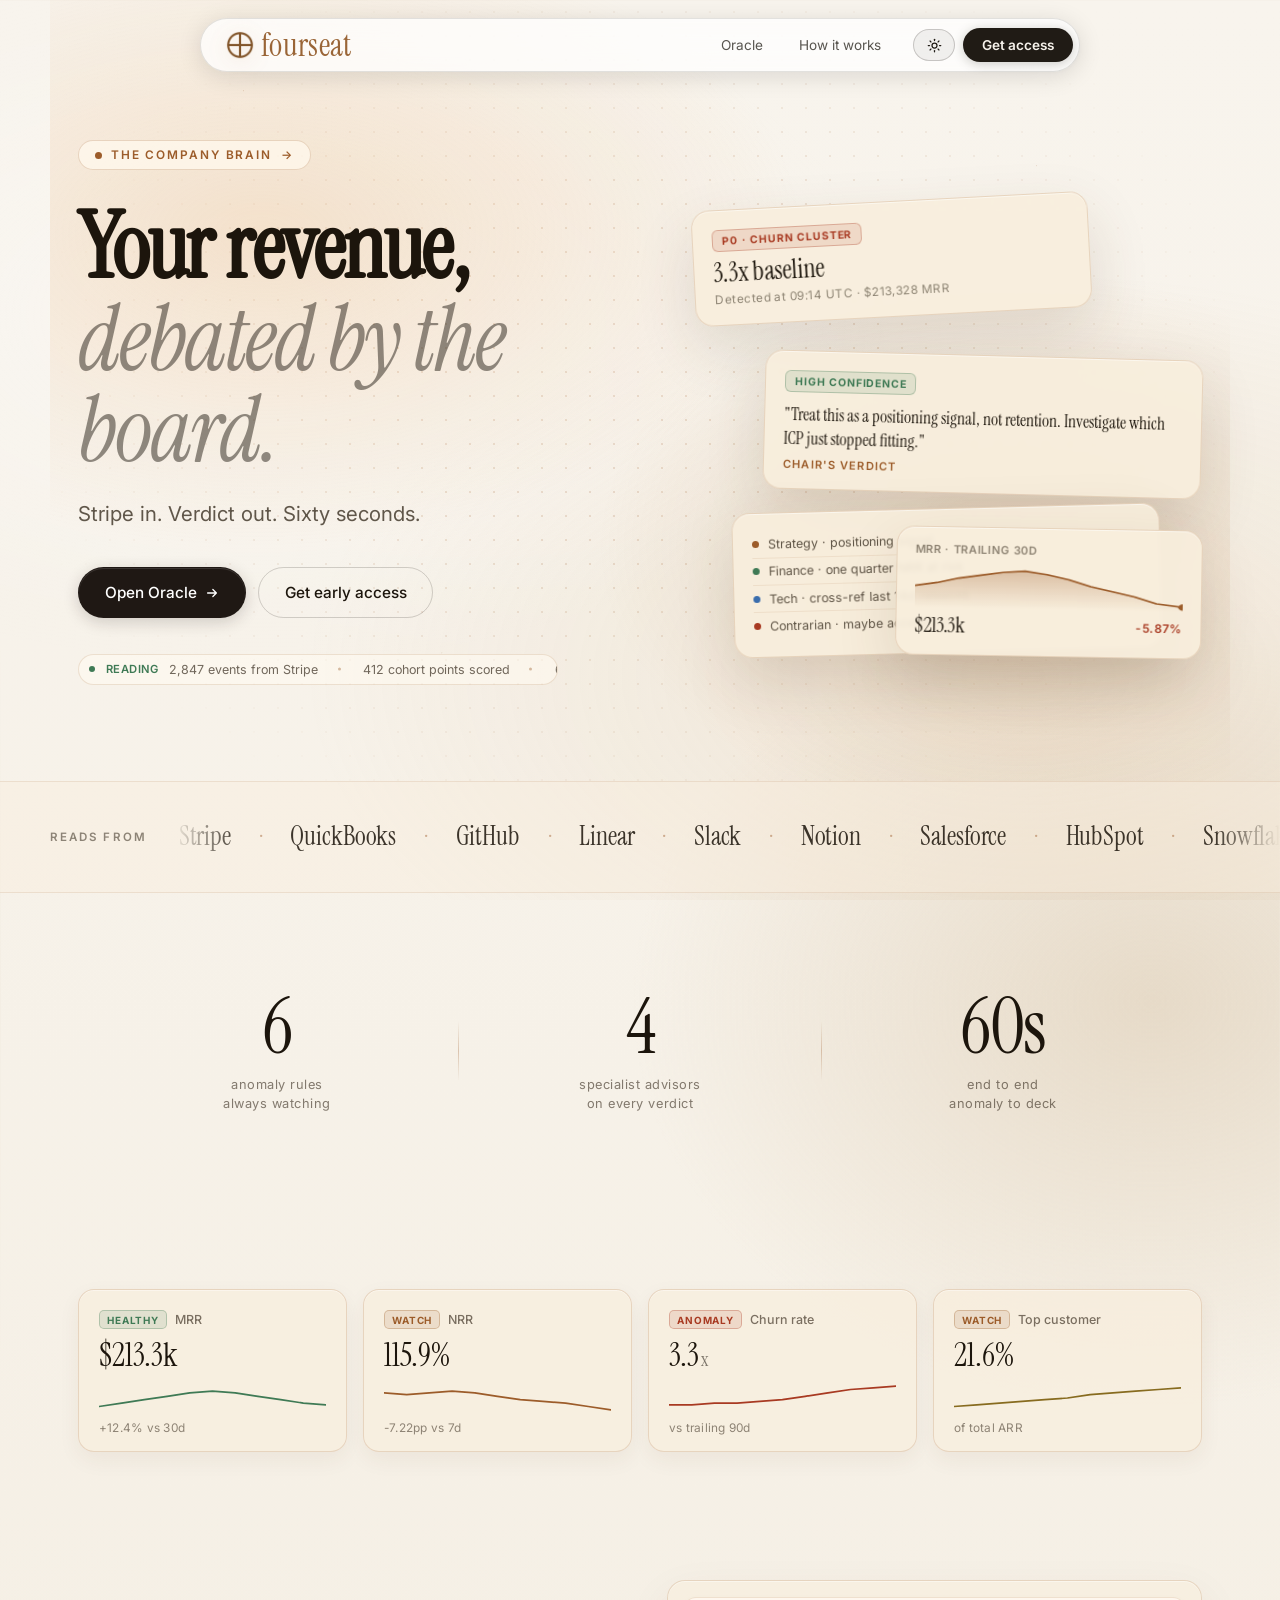
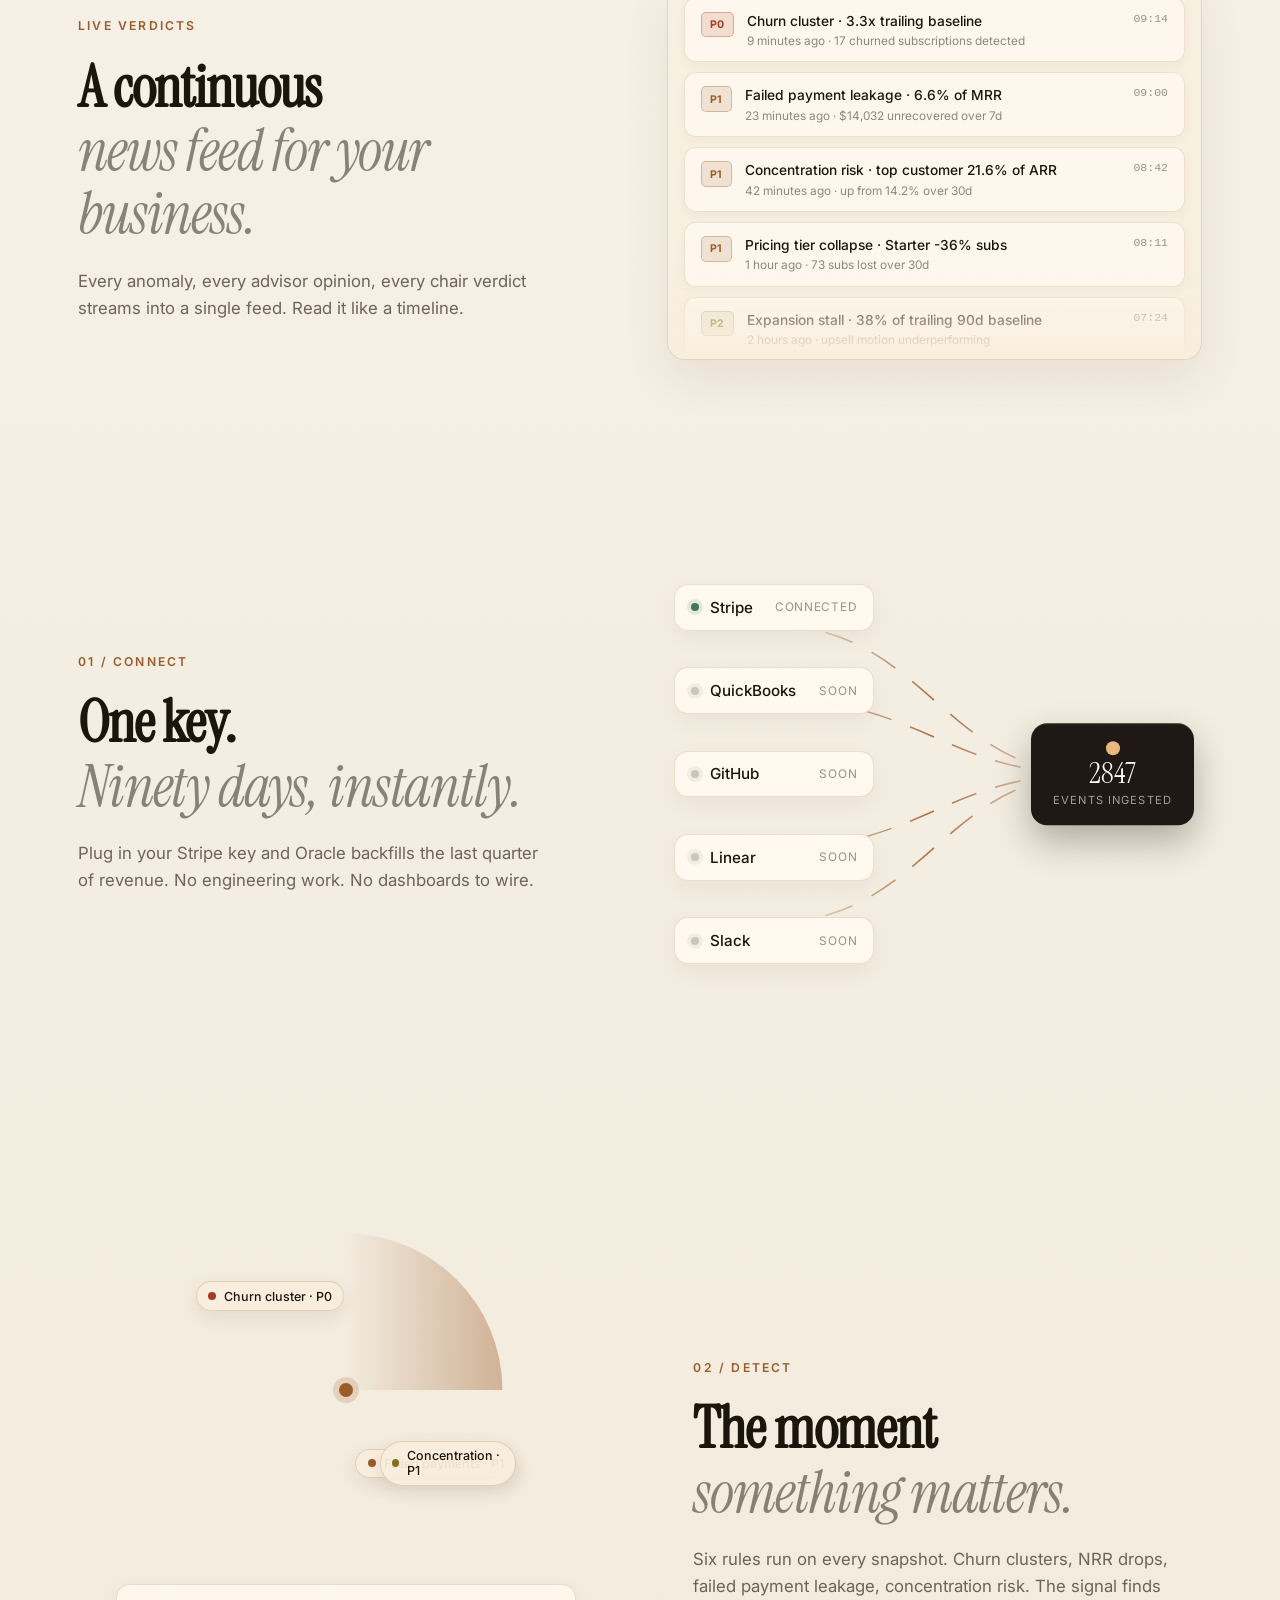
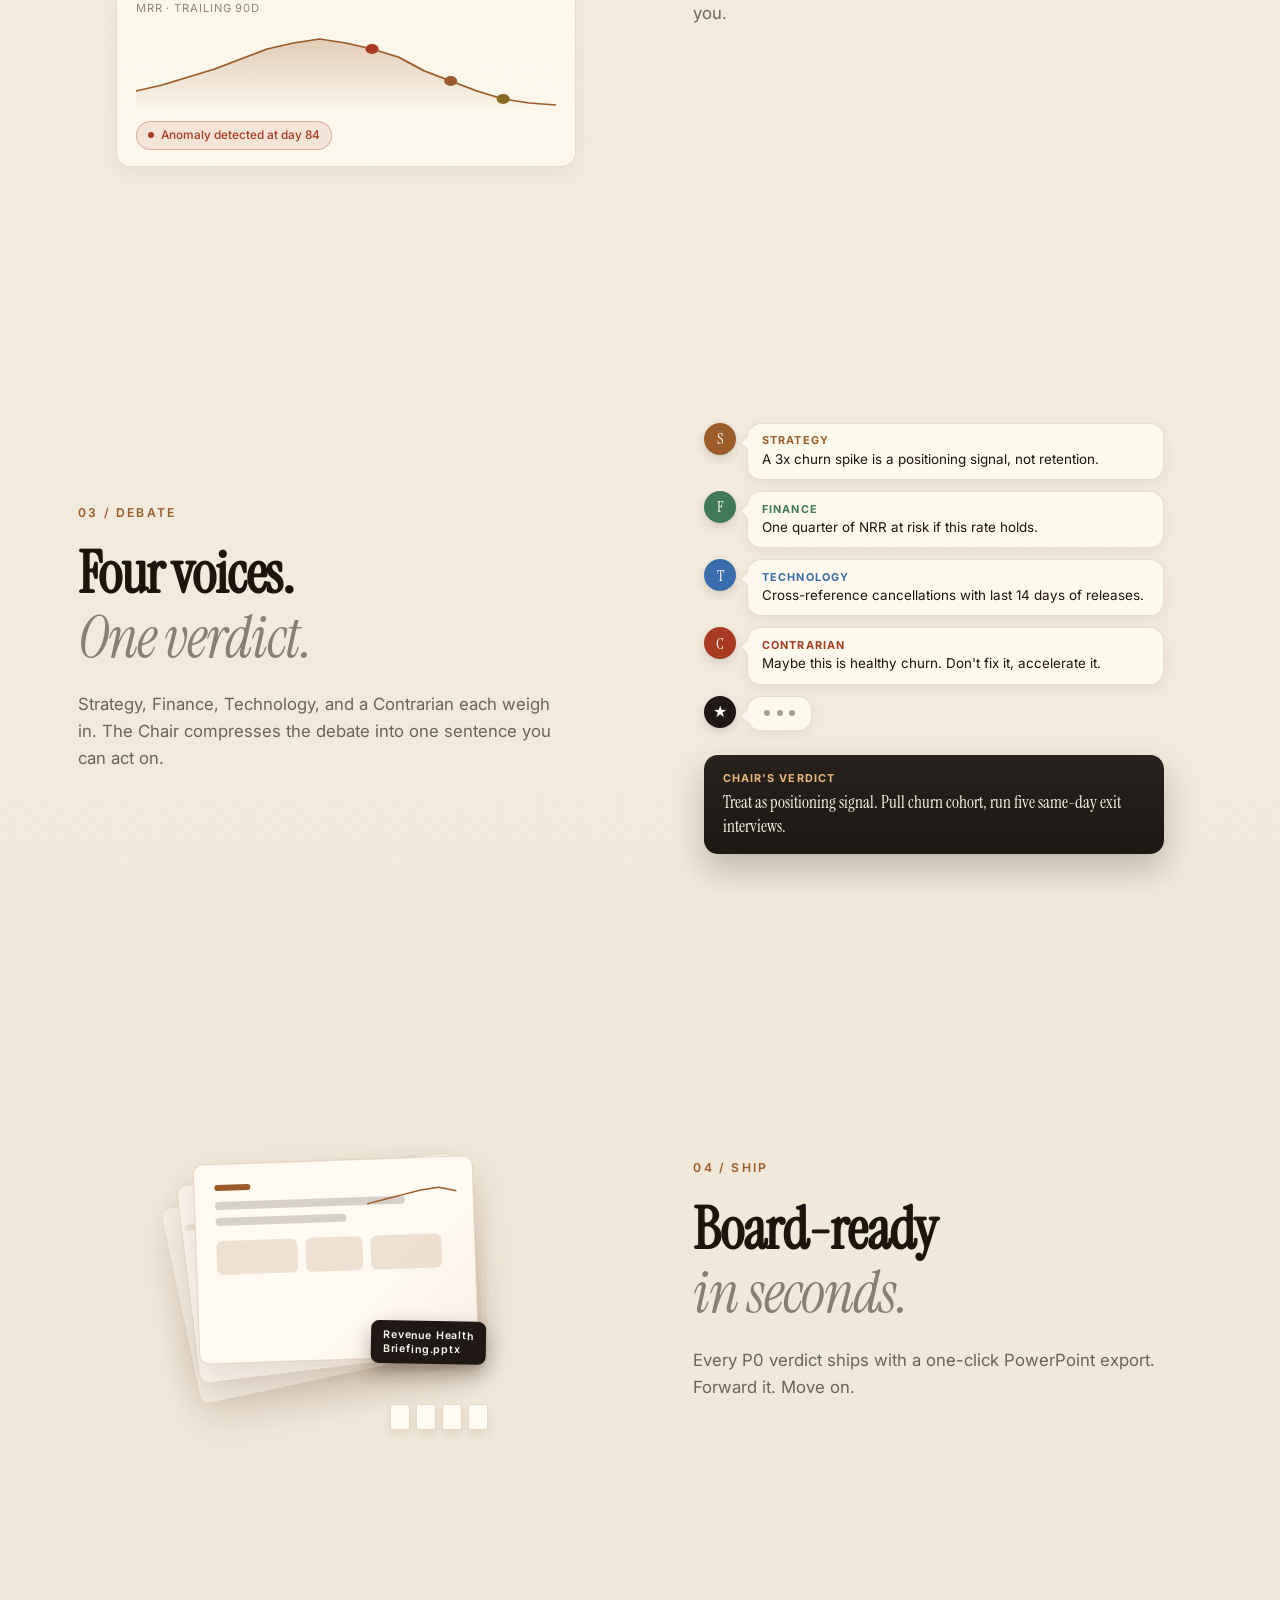
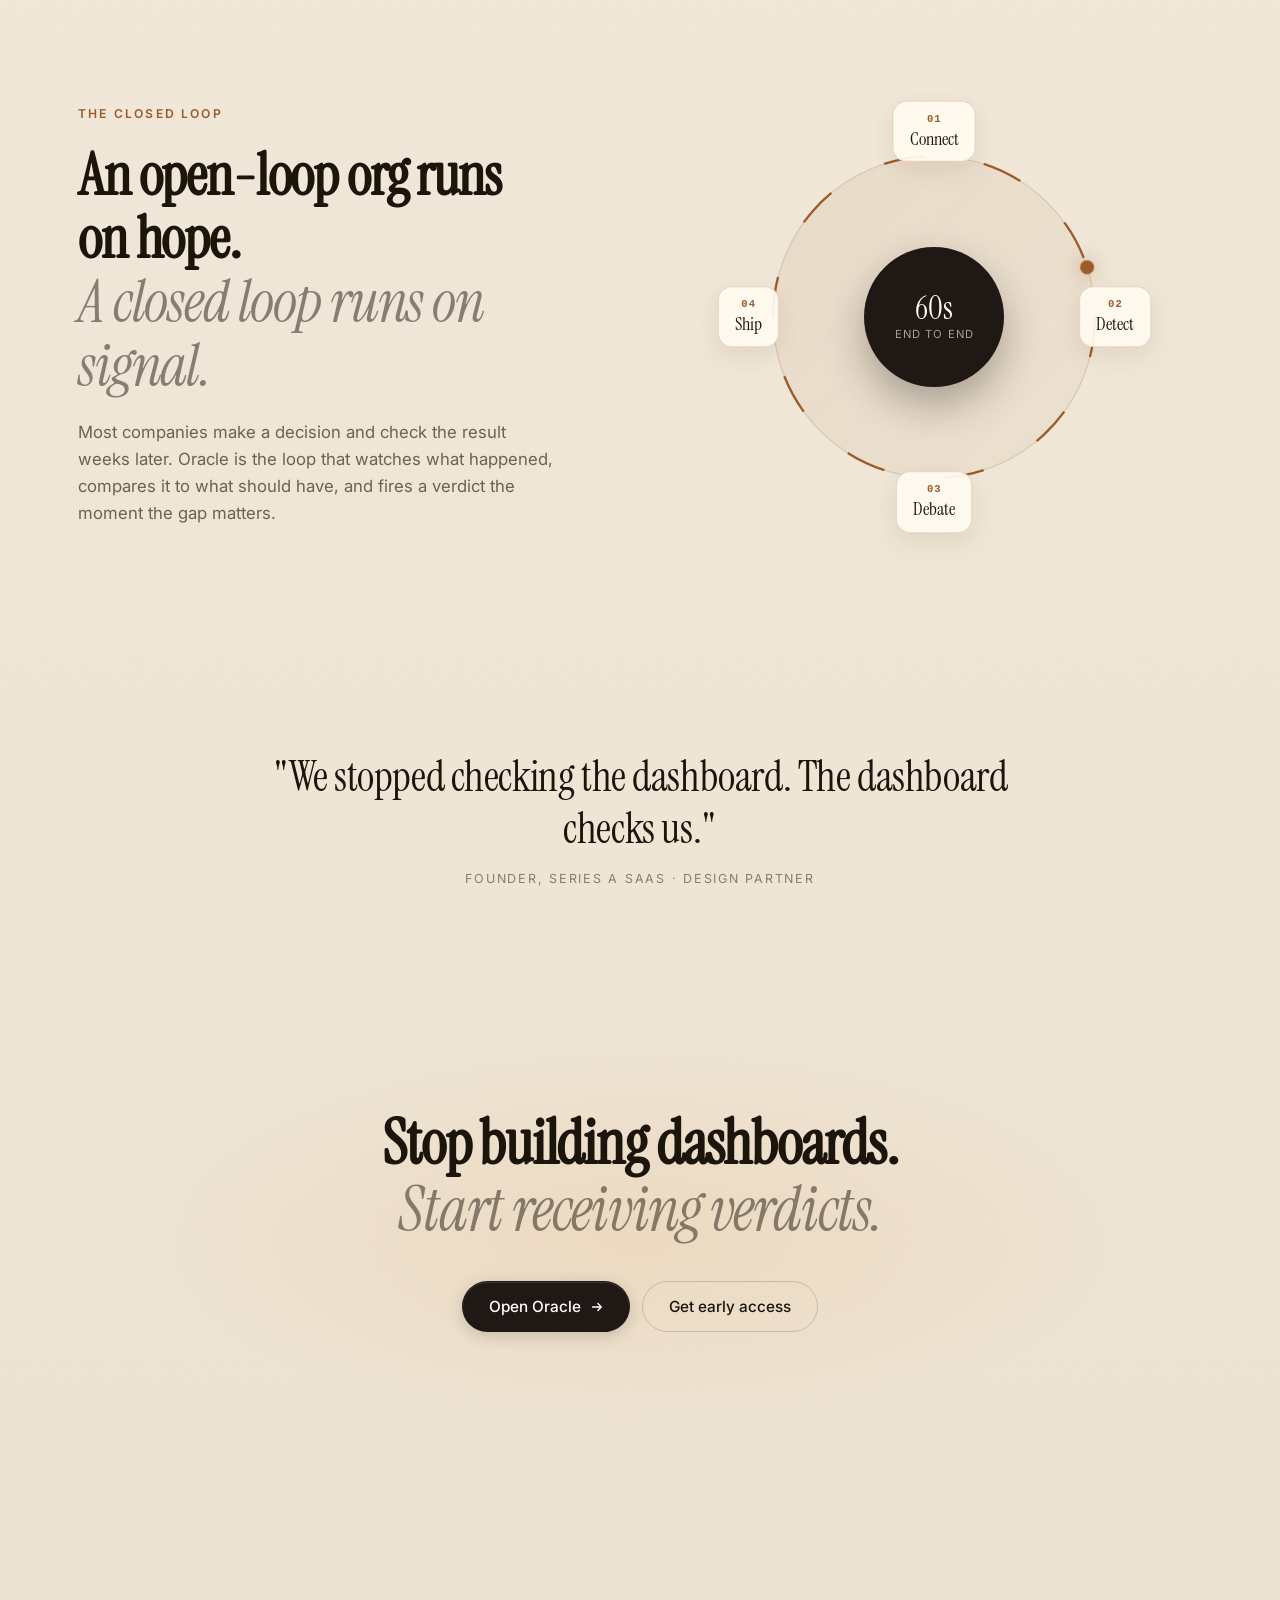
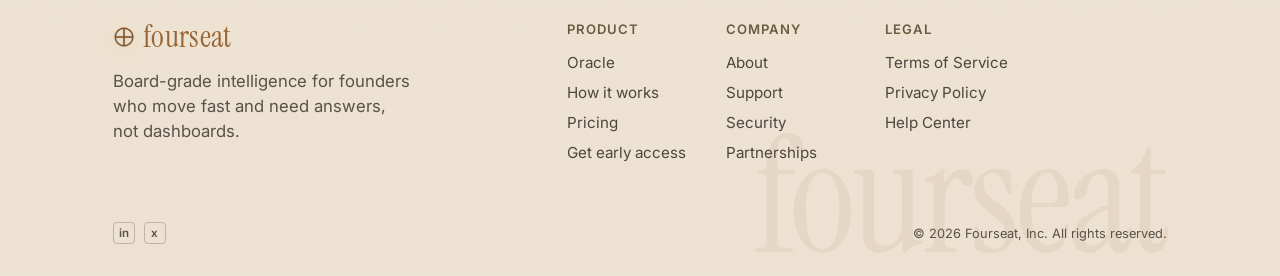
==== commit b070fb80: "Density pass on the home page: more sections, more motion. Adds five new richly animated sections - " ====
--- a/frontend/index.html
+++ b/frontend/index.html
@@ -95,6 +95,7 @@
 
   <!-- ══ HERO ─────────────────────────────────────────── -->
   <section class="fs-hero reveal" aria-label="Hero">
+    <div class="fs-grid-bg" aria-hidden="true"></div>
     <div class="fs-hero-aura" aria-hidden="true"></div>
     <div class="fs-hero-inner">
       <a class="fs-eyebrow" href="/oracle">
@@ -114,14 +115,25 @@
         </a>
         <button type="button" class="fs-btn fs-btn-ghost" data-action="open-waitlist">Get early access</button>
       </div>
-    </div>
-
-    <!-- Animated verdict card -->
+      <div class="fs-status" aria-live="polite">
+        <span class="fs-status-dot" aria-hidden="true"></span>
+        <span class="fs-status-label">Reading</span>
+        <span class="fs-status-stream" id="fs-status-stream">
+          <span class="fs-status-item">2,847 events from Stripe</span>
+          <span class="fs-status-item">412 cohort points scored</span>
+          <span class="fs-status-item">6 anomaly rules running</span>
+          <span class="fs-status-item">last scan 14s ago</span>
+          <span class="fs-status-item">2,847 events from Stripe</span>
+        </span>
+      </div>
+    </div>
+
+    <!-- Animated verdict cards + sparkline -->
     <div class="fs-hero-stage" aria-hidden="true">
       <div class="fs-card fs-card-1">
-        <div class="fs-card-pill fs-card-pill-p0">P0 · Churn cluster</div>
+        <div class="fs-card-pill fs-card-pill-p0">P0 &middot; Churn cluster</div>
         <div class="fs-card-headline">3.3x baseline</div>
-        <div class="fs-card-sub">Detected at 09:14 UTC</div>
+        <div class="fs-card-sub">Detected at 09:14 UTC &middot; $213,328 MRR</div>
       </div>
       <div class="fs-card fs-card-2">
         <div class="fs-card-pill fs-card-pill-conf">High confidence</div>
@@ -145,6 +157,72 @@
           <span class="fs-dot" style="background:#a83a22"></span>
           <span class="fs-card-mini">Contrarian &middot; maybe accelerate it</span>
         </div>
+      </div>
+      <div class="fs-card fs-card-4">
+        <div class="fs-card-mini-label">MRR &middot; trailing 30d</div>
+        <svg class="fs-spark" viewBox="0 0 220 60" preserveAspectRatio="none" aria-hidden="true">
+          <defs>
+            <linearGradient id="fsSparkGrad" x1="0" x2="0" y1="0" y2="1">
+              <stop offset="0%" stop-color="#9c5c2a" stop-opacity="0.32"/>
+              <stop offset="100%" stop-color="#9c5c2a" stop-opacity="0"/>
+            </linearGradient>
+          </defs>
+          <path class="fs-spark-fill" d="M0 50 L0 32 L18 28 L36 22 L54 18 L72 14 L90 12 L108 16 L126 22 L144 30 L162 36 L180 42 L198 50 L220 54 L220 60 L0 60 Z" fill="url(#fsSparkGrad)"/>
+          <path class="fs-spark-line" d="M0 32 L18 28 L36 22 L54 18 L72 14 L90 12 L108 16 L126 22 L144 30 L162 36 L180 42 L198 50 L220 54" fill="none" stroke="#9c5c2a" stroke-width="2" stroke-linecap="round" stroke-linejoin="round" pathLength="100"/>
+          <circle class="fs-spark-cursor" cx="220" cy="54" r="4" fill="#9c5c2a"/>
+        </svg>
+        <div class="fs-card-mini-row">
+          <span class="fs-card-mini-stat">$213.3k</span>
+          <span class="fs-card-mini-delta">-5.87%</span>
+        </div>
+      </div>
+    </div>
+  </section>
+
+  <!-- ══ LOGO MARQUEE ─────────────────────────────────── -->
+  <section class="fs-marquee" aria-label="Built on">
+    <div class="fs-marquee-label">Reads from</div>
+    <div class="fs-marquee-track">
+      <div class="fs-marquee-row">
+        <span class="fs-marquee-item">Stripe</span>
+        <span class="fs-marquee-sep">&middot;</span>
+        <span class="fs-marquee-item">QuickBooks</span>
+        <span class="fs-marquee-sep">&middot;</span>
+        <span class="fs-marquee-item">GitHub</span>
+        <span class="fs-marquee-sep">&middot;</span>
+        <span class="fs-marquee-item">Linear</span>
+        <span class="fs-marquee-sep">&middot;</span>
+        <span class="fs-marquee-item">Slack</span>
+        <span class="fs-marquee-sep">&middot;</span>
+        <span class="fs-marquee-item">Notion</span>
+        <span class="fs-marquee-sep">&middot;</span>
+        <span class="fs-marquee-item">Salesforce</span>
+        <span class="fs-marquee-sep">&middot;</span>
+        <span class="fs-marquee-item">HubSpot</span>
+        <span class="fs-marquee-sep">&middot;</span>
+        <span class="fs-marquee-item">Snowflake</span>
+        <span class="fs-marquee-sep">&middot;</span>
+        <span class="fs-marquee-item">Segment</span>
+        <span class="fs-marquee-sep">&middot;</span>
+        <span class="fs-marquee-item">Stripe</span>
+        <span class="fs-marquee-sep">&middot;</span>
+        <span class="fs-marquee-item">QuickBooks</span>
+        <span class="fs-marquee-sep">&middot;</span>
+        <span class="fs-marquee-item">GitHub</span>
+        <span class="fs-marquee-sep">&middot;</span>
+        <span class="fs-marquee-item">Linear</span>
+        <span class="fs-marquee-sep">&middot;</span>
+        <span class="fs-marquee-item">Slack</span>
+        <span class="fs-marquee-sep">&middot;</span>
+        <span class="fs-marquee-item">Notion</span>
+        <span class="fs-marquee-sep">&middot;</span>
+        <span class="fs-marquee-item">Salesforce</span>
+        <span class="fs-marquee-sep">&middot;</span>
+        <span class="fs-marquee-item">HubSpot</span>
+        <span class="fs-marquee-sep">&middot;</span>
+        <span class="fs-marquee-item">Snowflake</span>
+        <span class="fs-marquee-sep">&middot;</span>
+        <span class="fs-marquee-item">Segment</span>
       </div>
     </div>
   </section>
@@ -164,6 +242,116 @@
     <div class="fs-num">
       <div class="fs-num-big" data-counter="60" data-suffix="s">0s</div>
       <div class="fs-num-label">end to end<br/>anomaly to deck</div>
+    </div>
+  </section>
+
+  <!-- ══ MINI STAT CARDS WITH SPARKLINES ──────────────── -->
+  <section class="fs-mini-stats reveal" aria-label="What Oracle watches">
+    <article class="fs-mini-card">
+      <div class="fs-mini-head">
+        <span class="fs-mini-tag fs-mini-tag-good">Healthy</span>
+        <span class="fs-mini-name">MRR</span>
+      </div>
+      <div class="fs-mini-num">$213.3k</div>
+      <svg class="fs-mini-spark" viewBox="0 0 200 40" preserveAspectRatio="none" aria-hidden="true">
+        <path d="M0 30 L20 26 L40 22 L60 18 L80 14 L100 12 L120 14 L140 18 L160 22 L180 26 L200 28" fill="none" stroke="#3f7a55" stroke-width="2" stroke-linecap="round" stroke-linejoin="round" pathLength="100" class="fs-mini-path"/>
+      </svg>
+      <div class="fs-mini-foot">+12.4% vs 30d</div>
+    </article>
+    <article class="fs-mini-card">
+      <div class="fs-mini-head">
+        <span class="fs-mini-tag fs-mini-tag-warn">Watch</span>
+        <span class="fs-mini-name">NRR</span>
+      </div>
+      <div class="fs-mini-num">115.9%</div>
+      <svg class="fs-mini-spark" viewBox="0 0 200 40" preserveAspectRatio="none" aria-hidden="true">
+        <path d="M0 14 L20 16 L40 14 L60 12 L80 14 L100 18 L120 22 L140 24 L160 26 L180 30 L200 34" fill="none" stroke="#9c5c2a" stroke-width="2" stroke-linecap="round" stroke-linejoin="round" pathLength="100" class="fs-mini-path"/>
+      </svg>
+      <div class="fs-mini-foot">-7.22pp vs 7d</div>
+    </article>
+    <article class="fs-mini-card">
+      <div class="fs-mini-head">
+        <span class="fs-mini-tag fs-mini-tag-bad">Anomaly</span>
+        <span class="fs-mini-name">Churn rate</span>
+      </div>
+      <div class="fs-mini-num">3.3<span class="fs-mini-unit">x</span></div>
+      <svg class="fs-mini-spark" viewBox="0 0 200 40" preserveAspectRatio="none" aria-hidden="true">
+        <path d="M0 28 L20 28 L40 26 L60 26 L80 24 L100 22 L120 18 L140 14 L160 10 L180 8 L200 6" fill="none" stroke="#a83a22" stroke-width="2" stroke-linecap="round" stroke-linejoin="round" pathLength="100" class="fs-mini-path"/>
+      </svg>
+      <div class="fs-mini-foot">vs trailing 90d</div>
+    </article>
+    <article class="fs-mini-card">
+      <div class="fs-mini-head">
+        <span class="fs-mini-tag fs-mini-tag-warn">Watch</span>
+        <span class="fs-mini-name">Top customer</span>
+      </div>
+      <div class="fs-mini-num">21.6%</div>
+      <svg class="fs-mini-spark" viewBox="0 0 200 40" preserveAspectRatio="none" aria-hidden="true">
+        <path d="M0 30 L20 28 L40 26 L60 24 L80 22 L100 20 L120 16 L140 14 L160 12 L180 10 L200 8" fill="none" stroke="#876b1f" stroke-width="2" stroke-linecap="round" stroke-linejoin="round" pathLength="100" class="fs-mini-path"/>
+      </svg>
+      <div class="fs-mini-foot">of total ARR</div>
+    </article>
+  </section>
+
+  <!-- ══ LIVE VERDICT TICKER ──────────────────────────── -->
+  <section class="fs-ticker reveal" aria-label="Live verdicts">
+    <div class="fs-ticker-text">
+      <div class="fs-moment-step">Live verdicts</div>
+      <h2 class="fs-moment-title">A continuous<br/><em>news feed for your business.</em></h2>
+      <p class="fs-moment-line">Every anomaly, every advisor opinion, every chair verdict streams into a single feed. Read it like a timeline.</p>
+    </div>
+    <div class="fs-ticker-stage" aria-hidden="true">
+      <div class="fs-ticker-list" id="fs-ticker-list">
+        <article class="fs-ticker-row">
+          <span class="fs-ticker-pri fs-ticker-pri-p0">P0</span>
+          <div class="fs-ticker-body">
+            <div class="fs-ticker-head">Churn cluster &middot; 3.3x trailing baseline</div>
+            <div class="fs-ticker-meta">9 minutes ago &middot; 17 churned subscriptions detected</div>
+          </div>
+          <span class="fs-ticker-time">09:14</span>
+        </article>
+        <article class="fs-ticker-row">
+          <span class="fs-ticker-pri fs-ticker-pri-p1">P1</span>
+          <div class="fs-ticker-body">
+            <div class="fs-ticker-head">Failed payment leakage &middot; 6.6% of MRR</div>
+            <div class="fs-ticker-meta">23 minutes ago &middot; $14,032 unrecovered over 7d</div>
+          </div>
+          <span class="fs-ticker-time">09:00</span>
+        </article>
+        <article class="fs-ticker-row">
+          <span class="fs-ticker-pri fs-ticker-pri-p1">P1</span>
+          <div class="fs-ticker-body">
+            <div class="fs-ticker-head">Concentration risk &middot; top customer 21.6% of ARR</div>
+            <div class="fs-ticker-meta">42 minutes ago &middot; up from 14.2% over 30d</div>
+          </div>
+          <span class="fs-ticker-time">08:42</span>
+        </article>
+        <article class="fs-ticker-row">
+          <span class="fs-ticker-pri fs-ticker-pri-p1">P1</span>
+          <div class="fs-ticker-body">
+            <div class="fs-ticker-head">Pricing tier collapse &middot; Starter -36% subs</div>
+            <div class="fs-ticker-meta">1 hour ago &middot; 73 subs lost over 30d</div>
+          </div>
+          <span class="fs-ticker-time">08:11</span>
+        </article>
+        <article class="fs-ticker-row">
+          <span class="fs-ticker-pri fs-ticker-pri-p2">P2</span>
+          <div class="fs-ticker-body">
+            <div class="fs-ticker-head">Expansion stall &middot; 38% of trailing 90d baseline</div>
+            <div class="fs-ticker-meta">2 hours ago &middot; upsell motion underperforming</div>
+          </div>
+          <span class="fs-ticker-time">07:24</span>
+        </article>
+        <article class="fs-ticker-row">
+          <span class="fs-ticker-pri fs-ticker-pri-p2">P2</span>
+          <div class="fs-ticker-body">
+            <div class="fs-ticker-head">NRR drop &middot; first dip below 100% in 30d</div>
+            <div class="fs-ticker-meta">3 hours ago &middot; expansion no longer covering churn</div>
+          </div>
+          <span class="fs-ticker-time">06:08</span>
+        </article>
+      </div>
+      <div class="fs-ticker-fade" aria-hidden="true"></div>
     </div>
   </section>
 
@@ -175,31 +363,52 @@
       <p class="fs-moment-line">Plug in your Stripe key and Oracle backfills the last quarter of revenue. No engineering work. No dashboards to wire.</p>
     </div>
     <div class="fs-moment-stage">
-      <div class="fs-pill-stack" aria-hidden="true">
-        <div class="fs-conn fs-conn-1">
-          <span class="fs-conn-dot"></span>
-          <span class="fs-conn-name">Stripe</span>
-          <span class="fs-conn-meta">connected</span>
-        </div>
-        <div class="fs-conn fs-conn-2">
-          <span class="fs-conn-dot is-pending"></span>
-          <span class="fs-conn-name">QuickBooks</span>
-          <span class="fs-conn-meta">soon</span>
-        </div>
-        <div class="fs-conn fs-conn-3">
-          <span class="fs-conn-dot is-pending"></span>
-          <span class="fs-conn-name">GitHub</span>
-          <span class="fs-conn-meta">soon</span>
-        </div>
-        <div class="fs-conn fs-conn-4">
-          <span class="fs-conn-dot is-pending"></span>
-          <span class="fs-conn-name">Linear</span>
-          <span class="fs-conn-meta">soon</span>
-        </div>
-        <div class="fs-conn fs-conn-5">
-          <span class="fs-conn-dot is-pending"></span>
-          <span class="fs-conn-name">Slack</span>
-          <span class="fs-conn-meta">soon</span>
+      <div class="fs-flow" aria-hidden="true">
+        <svg class="fs-flow-svg" viewBox="0 0 380 360" preserveAspectRatio="xMidYMid meet">
+          <defs>
+            <linearGradient id="fsFlowGrad" x1="0" x2="1">
+              <stop offset="0%" stop-color="#9c5c2a" stop-opacity="0"/>
+              <stop offset="50%" stop-color="#9c5c2a" stop-opacity="1"/>
+              <stop offset="100%" stop-color="#9c5c2a" stop-opacity="0"/>
+            </linearGradient>
+          </defs>
+          <path d="M40 40 C 180 40 200 180 340 180" class="fs-flow-path" pathLength="100"/>
+          <path d="M40 110 C 180 110 200 180 340 180" class="fs-flow-path" pathLength="100" style="animation-delay:.4s"/>
+          <path d="M40 180 L 340 180" class="fs-flow-path" pathLength="100" style="animation-delay:.8s"/>
+          <path d="M40 250 C 180 250 200 180 340 180" class="fs-flow-path" pathLength="100" style="animation-delay:1.2s"/>
+          <path d="M40 320 C 180 320 200 180 340 180" class="fs-flow-path" pathLength="100" style="animation-delay:1.6s"/>
+        </svg>
+        <div class="fs-flow-pills">
+          <div class="fs-conn fs-conn-1">
+            <span class="fs-conn-dot"></span>
+            <span class="fs-conn-name">Stripe</span>
+            <span class="fs-conn-meta">connected</span>
+          </div>
+          <div class="fs-conn fs-conn-2">
+            <span class="fs-conn-dot is-pending"></span>
+            <span class="fs-conn-name">QuickBooks</span>
+            <span class="fs-conn-meta">soon</span>
+          </div>
+          <div class="fs-conn fs-conn-3">
+            <span class="fs-conn-dot is-pending"></span>
+            <span class="fs-conn-name">GitHub</span>
+            <span class="fs-conn-meta">soon</span>
+          </div>
+          <div class="fs-conn fs-conn-4">
+            <span class="fs-conn-dot is-pending"></span>
+            <span class="fs-conn-name">Linear</span>
+            <span class="fs-conn-meta">soon</span>
+          </div>
+          <div class="fs-conn fs-conn-5">
+            <span class="fs-conn-dot is-pending"></span>
+            <span class="fs-conn-name">Slack</span>
+            <span class="fs-conn-meta">soon</span>
+          </div>
+        </div>
+        <div class="fs-flow-target">
+          <span class="fs-flow-target-orb"></span>
+          <span class="fs-flow-target-num" data-counter="2847">0</span>
+          <span class="fs-flow-target-label">events ingested</span>
         </div>
       </div>
     </div>
@@ -213,17 +422,52 @@
       <p class="fs-moment-line">Six rules run on every snapshot. Churn clusters, NRR drops, failed payment leakage, concentration risk. The signal finds you.</p>
     </div>
     <div class="fs-moment-stage">
-      <div class="fs-radar" aria-hidden="true">
-        <div class="fs-radar-ring"></div>
-        <div class="fs-radar-ring fs-radar-ring-2"></div>
-        <div class="fs-radar-ring fs-radar-ring-3"></div>
-        <div class="fs-radar-blip fs-radar-blip-1">
-          <span class="fs-radar-pulse"></span>
-          <span class="fs-radar-label">Churn cluster &middot; P0</span>
-        </div>
-        <div class="fs-radar-blip fs-radar-blip-2">
-          <span class="fs-radar-pulse"></span>
-          <span class="fs-radar-label">Failed payments &middot; P1</span>
+      <div class="fs-detect" aria-hidden="true">
+        <div class="fs-radar">
+          <div class="fs-radar-ring"></div>
+          <div class="fs-radar-ring fs-radar-ring-2"></div>
+          <div class="fs-radar-ring fs-radar-ring-3"></div>
+          <div class="fs-radar-blip fs-radar-blip-1">
+            <span class="fs-radar-pulse"></span>
+            <span class="fs-radar-label">Churn cluster &middot; P0</span>
+          </div>
+          <div class="fs-radar-blip fs-radar-blip-2">
+            <span class="fs-radar-pulse"></span>
+            <span class="fs-radar-label">Failed payments &middot; P1</span>
+          </div>
+          <div class="fs-radar-blip fs-radar-blip-3">
+            <span class="fs-radar-pulse"></span>
+            <span class="fs-radar-label">Concentration &middot; P1</span>
+          </div>
+          <svg class="fs-radar-sweep" viewBox="0 0 200 200" aria-hidden="true">
+            <defs>
+              <linearGradient id="fsSweep" x1="0" x2="1">
+                <stop offset="0%" stop-color="#9c5c2a" stop-opacity="0"/>
+                <stop offset="100%" stop-color="#9c5c2a" stop-opacity="0.4"/>
+              </linearGradient>
+            </defs>
+            <path d="M100 100 L 100 8 A 92 92 0 0 1 192 100 Z" fill="url(#fsSweep)"/>
+          </svg>
+        </div>
+        <div class="fs-detect-chart">
+          <div class="fs-detect-chart-label">MRR · trailing 90d</div>
+          <svg class="fs-detect-svg" viewBox="0 0 320 90" preserveAspectRatio="none">
+            <defs>
+              <linearGradient id="fsDetGrad" x1="0" x2="0" y1="0" y2="1">
+                <stop offset="0%" stop-color="#9c5c2a" stop-opacity="0.28"/>
+                <stop offset="100%" stop-color="#9c5c2a" stop-opacity="0"/>
+              </linearGradient>
+            </defs>
+            <path d="M0 70 L20 64 L40 56 L60 48 L80 38 L100 28 L120 22 L140 18 L160 22 L180 28 L200 36 L220 50 L240 60 L260 70 L280 78 L300 82 L320 84 L320 90 L0 90 Z" fill="url(#fsDetGrad)"/>
+            <path d="M0 70 L20 64 L40 56 L60 48 L80 38 L100 28 L120 22 L140 18 L160 22 L180 28 L200 36 L220 50 L240 60 L260 70 L280 78 L300 82 L320 84" fill="none" stroke="#9c5c2a" stroke-width="1.6" stroke-linecap="round" stroke-linejoin="round" pathLength="100" class="fs-detect-line"/>
+            <circle cx="180" cy="28" r="5" fill="#a83a22" class="fs-detect-marker fs-detect-marker-1"/>
+            <circle cx="240" cy="60" r="5" fill="#9c5c2a" class="fs-detect-marker fs-detect-marker-2"/>
+            <circle cx="280" cy="78" r="5" fill="#876b1f" class="fs-detect-marker fs-detect-marker-3"/>
+          </svg>
+          <div class="fs-detect-toast">
+            <span class="fs-detect-toast-pulse"></span>
+            <span class="fs-detect-toast-text">Anomaly detected at day 84</span>
+          </div>
         </div>
       </div>
     </div>
@@ -237,22 +481,46 @@
       <p class="fs-moment-line">Strategy, Finance, Technology, and a Contrarian each weigh in. The Chair compresses the debate into one sentence you can act on.</p>
     </div>
     <div class="fs-moment-stage">
-      <div class="fs-panel" aria-hidden="true">
-        <div class="fs-panel-card" style="--c:#9c5c2a">
-          <div class="fs-panel-role">Strategy</div>
-          <div class="fs-panel-text">A 3x churn spike is a positioning signal, not retention.</div>
-        </div>
-        <div class="fs-panel-card" style="--c:#3f7a55">
-          <div class="fs-panel-role">Finance</div>
-          <div class="fs-panel-text">One quarter of NRR at risk if this rate holds.</div>
-        </div>
-        <div class="fs-panel-card" style="--c:#3a6dad">
-          <div class="fs-panel-role">Technology</div>
-          <div class="fs-panel-text">Cross-reference cancellations with last 14 days of releases.</div>
-        </div>
-        <div class="fs-panel-card" style="--c:#a83a22">
-          <div class="fs-panel-role">Contrarian</div>
-          <div class="fs-panel-text">Maybe this is healthy churn. Don't fix it, accelerate it.</div>
+      <div class="fs-debate" aria-hidden="true">
+        <div class="fs-debate-row" style="--c:#9c5c2a">
+          <div class="fs-debate-avatar">S</div>
+          <div class="fs-debate-bubble">
+            <div class="fs-debate-role">Strategy</div>
+            <div class="fs-debate-text">A 3x churn spike is a positioning signal, not retention.</div>
+          </div>
+        </div>
+        <div class="fs-debate-row" style="--c:#3f7a55">
+          <div class="fs-debate-avatar">F</div>
+          <div class="fs-debate-bubble">
+            <div class="fs-debate-role">Finance</div>
+            <div class="fs-debate-text">One quarter of NRR at risk if this rate holds.</div>
+          </div>
+        </div>
+        <div class="fs-debate-row" style="--c:#3a6dad">
+          <div class="fs-debate-avatar">T</div>
+          <div class="fs-debate-bubble">
+            <div class="fs-debate-role">Technology</div>
+            <div class="fs-debate-text">Cross-reference cancellations with last 14 days of releases.</div>
+          </div>
+        </div>
+        <div class="fs-debate-row" style="--c:#a83a22">
+          <div class="fs-debate-avatar">C</div>
+          <div class="fs-debate-bubble">
+            <div class="fs-debate-role">Contrarian</div>
+            <div class="fs-debate-text">Maybe this is healthy churn. Don't fix it, accelerate it.</div>
+          </div>
+        </div>
+        <div class="fs-debate-typing">
+          <div class="fs-debate-avatar fs-debate-avatar-chair">★</div>
+          <div class="fs-debate-bubble fs-debate-bubble-typing">
+            <span class="fs-typing-dot"></span>
+            <span class="fs-typing-dot"></span>
+            <span class="fs-typing-dot"></span>
+          </div>
+        </div>
+        <div class="fs-debate-final">
+          <div class="fs-debate-final-label">Chair's verdict</div>
+          <div class="fs-debate-final-text">Treat as positioning signal. Pull churn cohort, run five same-day exit interviews.</div>
         </div>
       </div>
     </div>
@@ -266,14 +534,85 @@
       <p class="fs-moment-line">Every P0 verdict ships with a one-click PowerPoint export. Forward it. Move on.</p>
     </div>
     <div class="fs-moment-stage">
-      <div class="fs-deck" aria-hidden="true">
-        <div class="fs-deck-tab"></div>
-        <div class="fs-deck-line fs-deck-line-1"></div>
-        <div class="fs-deck-line fs-deck-line-2"></div>
-        <div class="fs-deck-block fs-deck-block-1"></div>
-        <div class="fs-deck-block fs-deck-block-2"></div>
-        <div class="fs-deck-block fs-deck-block-3"></div>
-        <div class="fs-deck-stamp">Revenue Health<br/>Briefing.pptx</div>
+      <div class="fs-decks" aria-hidden="true">
+        <div class="fs-deck fs-deck-back-2">
+          <div class="fs-deck-tab"></div>
+          <div class="fs-deck-line" style="width:60%"></div>
+          <div class="fs-deck-line" style="width:30%"></div>
+          <div class="fs-deck-block" style="width:38%"></div>
+          <div class="fs-deck-block" style="width:22%"></div>
+        </div>
+        <div class="fs-deck fs-deck-back-1">
+          <div class="fs-deck-tab"></div>
+          <div class="fs-deck-line" style="width:74%"></div>
+          <div class="fs-deck-line" style="width:42%"></div>
+          <div class="fs-deck-block" style="width:30%"></div>
+          <div class="fs-deck-block" style="width:32%"></div>
+        </div>
+        <div class="fs-deck fs-deck-front">
+          <div class="fs-deck-tab"></div>
+          <div class="fs-deck-line fs-deck-line-1"></div>
+          <div class="fs-deck-line fs-deck-line-2"></div>
+          <div class="fs-deck-block fs-deck-block-1"></div>
+          <div class="fs-deck-block fs-deck-block-2"></div>
+          <div class="fs-deck-block fs-deck-block-3"></div>
+          <div class="fs-deck-chart">
+            <svg viewBox="0 0 100 30" preserveAspectRatio="none">
+              <path d="M0 22 L20 18 L40 14 L60 10 L80 8 L100 12" fill="none" stroke="#9c5c2a" stroke-width="1.5" pathLength="100"/>
+            </svg>
+          </div>
+          <div class="fs-deck-stamp">Revenue Health<br/>Briefing.pptx</div>
+        </div>
+        <div class="fs-deck-pages">
+          <span></span><span></span><span></span><span></span>
+        </div>
+      </div>
+    </div>
+  </section>
+
+  <!-- ══ CLOSED-LOOP DIAGRAM ──────────────────────────── -->
+  <section class="fs-loop reveal" aria-label="The closed loop">
+    <div class="fs-loop-text">
+      <div class="fs-moment-step">The closed loop</div>
+      <h2 class="fs-moment-title">An open-loop org runs on hope.<br/><em>A closed loop runs on signal.</em></h2>
+      <p class="fs-moment-line">Most companies make a decision and check the result weeks later. Oracle is the loop that watches what happened, compares it to what should have, and fires a verdict the moment the gap matters.</p>
+    </div>
+    <div class="fs-loop-stage" aria-hidden="true">
+      <svg class="fs-loop-svg" viewBox="0 0 360 360">
+        <defs>
+          <linearGradient id="fsLoopGrad" x1="0" x2="1" y1="0" y2="1">
+            <stop offset="0%" stop-color="#9c5c2a" stop-opacity=".08"/>
+            <stop offset="100%" stop-color="#9c5c2a" stop-opacity=".04"/>
+          </linearGradient>
+        </defs>
+        <circle cx="180" cy="180" r="138" fill="url(#fsLoopGrad)" stroke="rgba(156,92,42,.22)" stroke-width="1"/>
+        <circle cx="180" cy="180" r="138" fill="none" stroke="#9c5c2a" stroke-width="2" stroke-dasharray="4 6" pathLength="100" class="fs-loop-orbit"/>
+        <circle r="6" fill="#9c5c2a" class="fs-loop-particle">
+          <animateMotion dur="14s" repeatCount="indefinite" rotate="auto">
+            <mpath href="#fsLoopPath"/>
+          </animateMotion>
+        </circle>
+        <path id="fsLoopPath" d="M 180 42 A 138 138 0 1 1 179.99 42" fill="none" stroke="none"/>
+      </svg>
+      <div class="fs-loop-node fs-loop-n1">
+        <span class="fs-loop-num">01</span>
+        <span class="fs-loop-name">Connect</span>
+      </div>
+      <div class="fs-loop-node fs-loop-n2">
+        <span class="fs-loop-num">02</span>
+        <span class="fs-loop-name">Detect</span>
+      </div>
+      <div class="fs-loop-node fs-loop-n3">
+        <span class="fs-loop-num">03</span>
+        <span class="fs-loop-name">Debate</span>
+      </div>
+      <div class="fs-loop-node fs-loop-n4">
+        <span class="fs-loop-num">04</span>
+        <span class="fs-loop-name">Ship</span>
+      </div>
+      <div class="fs-loop-center">
+        <div class="fs-loop-center-num" data-counter="60" data-suffix="s">0s</div>
+        <div class="fs-loop-center-label">end to end</div>
       </div>
     </div>
   </section>
--- a/frontend/styles.css
+++ b/frontend/styles.css
@@ -2003,3 +2003,571 @@
     transition:none !important;
   }
 }
+
+/* ════════════════════════════════════════════════════════════════════════
+ * GRANOLA HOME · DENSITY PASS
+ * Adds: status ticker, marquee, mini stats, live verdict feed, animated
+ * connector flow, debate chat, deck fan, closed-loop diagram, dot grid bg.
+ * ════════════════════════════════════════════════════════════════════════ */
+
+/* Animated dot grid backdrop for hero */
+.fs-grid-bg{
+  position:absolute;inset:0;pointer-events:none;z-index:0;
+  background-image:
+    radial-gradient(circle at 12px 12px,rgba(156,92,42,.16) 1px,transparent 1.4px);
+  background-size:24px 24px;
+  mask-image:radial-gradient(800px 600px at 50% 50%,#000 30%,transparent 80%);
+  -webkit-mask-image:radial-gradient(800px 600px at 50% 50%,#000 30%,transparent 80%);
+  animation:fsGridShift 18s linear infinite;
+}
+@keyframes fsGridShift{
+  0%{background-position:0 0}
+  100%{background-position:24px 24px}
+}
+
+/* Hero status ticker */
+.fs-status{
+  display:inline-flex;align-items:center;gap:.65rem;
+  margin-top:2.2rem;padding:.45rem .9rem .45rem .65rem;
+  background:rgba(255,250,240,.6);
+  border:1px solid rgba(156,92,42,.16);
+  border-radius:999px;
+  font-size:.78rem;color:rgba(53,42,28,.7);
+  max-width:480px;overflow:hidden;
+  opacity:0;animation:fsLineIn .9s .96s cubic-bezier(.2,.8,.2,1) forwards;
+}
+.fs-status-dot{
+  width:6px;height:6px;border-radius:50%;background:#3f7a55;
+  box-shadow:0 0 0 0 rgba(63,122,85,.4);
+  animation:fsPulse 1.6s infinite;
+  flex-shrink:0;
+}
+.fs-status-label{font-weight:600;color:#3f7a55;letter-spacing:.04em;text-transform:uppercase;font-size:.7rem}
+.fs-status-stream{
+  display:flex;gap:1.4rem;white-space:nowrap;
+  animation:fsStreamScroll 22s linear infinite;
+  flex-shrink:0;
+}
+.fs-status-item{
+  position:relative;padding-right:1.4rem;
+}
+.fs-status-item:not(:last-child)::after{
+  content:'';position:absolute;right:0;top:50%;
+  width:3px;height:3px;border-radius:50%;
+  background:rgba(156,92,42,.4);transform:translateY(-50%);
+}
+@keyframes fsStreamScroll{
+  0%{transform:translateX(0)}
+  100%{transform:translateX(-50%)}
+}
+
+/* 4th hero card with sparkline */
+.fs-card-4{
+  --r:1deg;
+  top:74%;right:0;width:60%;
+  padding:.95rem 1.1rem;
+  animation-delay:1.2s,3.6s;
+}
+.fs-card-mini-label{font-size:.7rem;color:rgba(53,42,28,.55);letter-spacing:.06em;text-transform:uppercase;font-weight:600;margin-bottom:.25rem}
+.fs-spark{display:block;width:100%;height:48px;color:#9c5c2a;margin:.2rem 0}
+.fs-spark-line{
+  stroke-dasharray:100;stroke-dashoffset:100;
+  animation:fsSparkDraw 2s 1.4s cubic-bezier(.2,.8,.2,1) forwards;
+}
+.fs-spark-fill{
+  opacity:0;animation:fsFadeIn 1s 2.4s forwards;
+}
+.fs-spark-cursor{
+  opacity:0;animation:fsFadeIn .4s 3.2s forwards,fsCursorPulse 1.6s 3.4s infinite;
+}
+@keyframes fsSparkDraw{to{stroke-dashoffset:0}}
+@keyframes fsFadeIn{to{opacity:1}}
+@keyframes fsCursorPulse{
+  0%,100%{r:4}
+  50%{r:6}
+}
+.fs-card-mini-row{display:flex;align-items:center;justify-content:space-between;margin-top:.2rem}
+.fs-card-mini-stat{font-family:'Instrument Serif',serif;font-size:1.3rem;color:#1c150c}
+.fs-card-mini-delta{font-size:.74rem;color:#a83a22;font-weight:600;letter-spacing:.04em}
+
+/* Logo marquee */
+.fs-marquee{
+  position:relative;
+  max-width:none;margin:0;padding:2.4rem 0;
+  border-top:1px solid rgba(156,92,42,.12);
+  border-bottom:1px solid rgba(156,92,42,.12);
+  background:rgba(248,238,221,.45);
+  overflow:hidden;
+  display:flex;align-items:center;gap:1.6rem;
+}
+.fs-marquee-label{
+  flex-shrink:0;
+  margin-left:max(28px,calc((100vw - 1180px)/2));
+  font-size:.72rem;letter-spacing:.18em;text-transform:uppercase;
+  color:rgba(53,42,28,.55);font-weight:600;
+}
+.fs-marquee-track{
+  flex:1;overflow:hidden;
+  mask-image:linear-gradient(to right,transparent,#000 6%,#000 94%,transparent);
+  -webkit-mask-image:linear-gradient(to right,transparent,#000 6%,#000 94%,transparent);
+}
+.fs-marquee-row{
+  display:inline-flex;gap:1.4rem;align-items:center;white-space:nowrap;
+  animation:fsMarquee 36s linear infinite;
+  font-family:'Instrument Serif',serif;font-size:1.6rem;color:#1c150c;
+  letter-spacing:-.005em;
+}
+.fs-marquee-item{padding:0 .4rem;opacity:.86}
+.fs-marquee-sep{color:rgba(156,92,42,.45);font-size:1.4rem}
+@keyframes fsMarquee{
+  0%{transform:translateX(0)}
+  100%{transform:translateX(-50%)}
+}
+
+/* Mini stat cards */
+.fs-mini-stats{
+  max-width:1180px;margin:0 auto;padding:5rem 28px 2rem;
+  display:grid;grid-template-columns:repeat(4,1fr);gap:1rem;
+}
+.fs-mini-card{
+  position:relative;
+  padding:1.2rem 1.25rem 1rem;
+  background:rgba(248,238,221,.7);
+  border:1px solid rgba(156,92,42,.18);
+  border-radius:16px;
+  box-shadow:0 8px 22px rgba(86,57,28,.06),inset 0 1px 0 rgba(255,255,255,.4);
+  transition:transform .35s cubic-bezier(.2,.8,.2,1),box-shadow .35s ease,border-color .35s ease;
+}
+.fs-mini-card:hover{
+  transform:translateY(-3px);
+  box-shadow:0 18px 40px rgba(86,57,28,.14),inset 0 1px 0 rgba(255,255,255,.5);
+  border-color:rgba(156,92,42,.32);
+}
+.fs-mini-head{display:flex;align-items:center;gap:.5rem;margin-bottom:.6rem}
+.fs-mini-tag{
+  font-size:.62rem;font-weight:700;letter-spacing:.08em;text-transform:uppercase;
+  padding:.18rem .45rem;border-radius:5px;
+}
+.fs-mini-tag-good{background:rgba(63,122,85,.12);color:#3f7a55;border:1px solid rgba(63,122,85,.3)}
+.fs-mini-tag-warn{background:rgba(156,92,42,.12);color:#9c5c2a;border:1px solid rgba(156,92,42,.3)}
+.fs-mini-tag-bad{background:rgba(168,58,34,.12);color:#a83a22;border:1px solid rgba(168,58,34,.3)}
+.fs-mini-name{font-size:.78rem;color:rgba(53,42,28,.65);font-weight:500}
+.fs-mini-num{
+  font-family:'Instrument Serif',serif;font-size:2rem;line-height:1;color:#1c150c;
+  margin-bottom:.6rem;
+}
+.fs-mini-unit{font-size:1.2rem;color:rgba(28,21,12,.55);margin-left:.1rem}
+.fs-mini-spark{width:100%;height:34px;display:block;margin:.2rem 0}
+.fs-mini-path{
+  stroke-dasharray:100;stroke-dashoffset:100;
+  transition:stroke-dashoffset 1.6s cubic-bezier(.2,.8,.2,1);
+}
+.fs-mini-stats.is-visible .fs-mini-path{stroke-dashoffset:0}
+.fs-mini-stats.is-visible .fs-mini-card:nth-child(1) .fs-mini-path{transition-delay:.1s}
+.fs-mini-stats.is-visible .fs-mini-card:nth-child(2) .fs-mini-path{transition-delay:.25s}
+.fs-mini-stats.is-visible .fs-mini-card:nth-child(3) .fs-mini-path{transition-delay:.4s}
+.fs-mini-stats.is-visible .fs-mini-card:nth-child(4) .fs-mini-path{transition-delay:.55s}
+.fs-mini-foot{font-size:.74rem;color:rgba(53,42,28,.55);margin-top:.4rem;letter-spacing:.02em}
+
+/* Live verdict ticker section */
+.fs-ticker{
+  max-width:1180px;margin:0 auto;padding:6rem 28px;
+  display:grid;grid-template-columns:minmax(0,.95fr) minmax(0,1fr);
+  gap:5rem;align-items:center;
+  opacity:0;transform:translateY(28px);
+  transition:opacity .9s cubic-bezier(.2,.8,.2,1),transform .9s cubic-bezier(.2,.8,.2,1);
+}
+.fs-ticker.is-visible{opacity:1;transform:translateY(0)}
+.fs-ticker-text{max-width:480px}
+.fs-ticker-stage{
+  position:relative;height:380px;
+  background:rgba(248,238,221,.55);
+  border:1px solid rgba(156,92,42,.18);
+  border-radius:18px;
+  overflow:hidden;
+  box-shadow:0 18px 46px rgba(86,57,28,.08),inset 0 1px 0 rgba(255,255,255,.4);
+}
+.fs-ticker-list{
+  display:flex;flex-direction:column;gap:.6rem;
+  padding:1rem;
+  animation:fsTickerScroll 24s linear infinite;
+}
+@keyframes fsTickerScroll{
+  0%{transform:translateY(0)}
+  100%{transform:translateY(-50%)}
+}
+.fs-ticker-row{
+  display:grid;grid-template-columns:auto 1fr auto;gap:.85rem;align-items:flex-start;
+  padding:.85rem 1rem;
+  background:rgba(255,250,240,.86);
+  border:1px solid rgba(156,92,42,.16);
+  border-radius:12px;
+  flex-shrink:0;
+  box-shadow:0 4px 10px rgba(86,57,28,.04);
+  transition:transform .25s ease,border-color .25s ease;
+}
+.fs-ticker-row:hover{border-color:rgba(156,92,42,.32);transform:translateX(2px)}
+.fs-ticker-pri{
+  font-size:.66rem;font-weight:700;letter-spacing:.06em;
+  padding:.32rem .5rem;border-radius:5px;
+}
+.fs-ticker-pri-p0{background:rgba(168,58,34,.14);color:#a83a22;border:1px solid rgba(168,58,34,.32)}
+.fs-ticker-pri-p1{background:rgba(156,92,42,.14);color:#9c5c2a;border:1px solid rgba(156,92,42,.32)}
+.fs-ticker-pri-p2{background:rgba(135,107,31,.14);color:#876b1f;border:1px solid rgba(135,107,31,.3)}
+.fs-ticker-head{font-size:.86rem;color:#1c150c;font-weight:500;line-height:1.4}
+.fs-ticker-meta{font-size:.74rem;color:rgba(53,42,28,.55);margin-top:.18rem}
+.fs-ticker-time{font-family:'JetBrains Mono',monospace;font-size:.72rem;color:rgba(53,42,28,.5)}
+.fs-ticker-fade{
+  position:absolute;left:0;right:0;bottom:0;height:90px;
+  background:linear-gradient(to bottom,transparent,rgba(248,238,221,.95));
+  pointer-events:none;
+}
+
+/* Connect moment: animated data flow */
+.fs-flow{
+  position:relative;width:100%;max-width:520px;height:380px;
+}
+.fs-flow-svg{
+  position:absolute;inset:0;width:100%;height:100%;
+  pointer-events:none;
+}
+.fs-flow-path{
+  fill:none;
+  stroke:url(#fsFlowGrad);
+  stroke-width:1.5;
+  stroke-dasharray:8 6;
+  stroke-dashoffset:0;
+  animation:fsFlowDash 3s linear infinite;
+  opacity:.85;
+}
+@keyframes fsFlowDash{
+  to{stroke-dashoffset:-28}
+}
+.fs-flow-pills{
+  position:absolute;left:0;top:0;bottom:0;
+  display:flex;flex-direction:column;justify-content:space-between;
+  width:200px;
+}
+.fs-flow-pills .fs-conn{
+  width:200px;background:rgba(255,250,240,.94);
+}
+.fs-flow-target{
+  position:absolute;right:0;top:50%;transform:translateY(-50%);
+  display:flex;flex-direction:column;align-items:center;gap:.3rem;
+  padding:1.1rem 1.4rem;
+  background:#1f1814;color:#fffaf2;
+  border-radius:16px;
+  box-shadow:0 16px 36px rgba(31,24,20,.32),inset 0 1px 0 rgba(255,255,255,.12);
+  min-width:140px;
+}
+.fs-flow-target-orb{
+  width:14px;height:14px;border-radius:50%;background:#e8b87c;
+  box-shadow:0 0 0 0 rgba(232,184,124,.55);
+  animation:fsPulse 1.6s infinite;
+}
+.fs-flow-target-num{font-family:'Instrument Serif',serif;font-size:1.8rem;line-height:1;color:#fffaf2}
+.fs-flow-target-label{font-size:.7rem;letter-spacing:.1em;text-transform:uppercase;color:rgba(255,250,240,.6)}
+
+/* Detect moment: radar + chart combo */
+.fs-detect{display:flex;flex-direction:column;align-items:center;gap:1.5rem;width:100%;max-width:460px}
+.fs-radar-blip-3{top:65%;left:60%;animation-delay:1.8s}
+.fs-radar-blip-3 .fs-radar-pulse{background:#876b1f;box-shadow:0 0 0 0 rgba(135,107,31,.55)}
+.fs-radar-sweep{
+  position:absolute;inset:0;width:100%;height:100%;
+  transform-origin:50% 50%;
+  animation:fsSweep 4s linear infinite;
+  pointer-events:none;
+}
+@keyframes fsSweep{
+  0%{transform:rotate(0)}
+  100%{transform:rotate(360deg)}
+}
+.fs-detect-chart{
+  width:100%;padding:1rem 1.2rem;
+  background:rgba(255,250,240,.78);
+  border:1px solid rgba(156,92,42,.18);
+  border-radius:14px;
+  box-shadow:0 8px 22px rgba(86,57,28,.06);
+  position:relative;
+}
+.fs-detect-chart-label{font-size:.7rem;letter-spacing:.08em;text-transform:uppercase;color:rgba(53,42,28,.55);margin-bottom:.4rem}
+.fs-detect-svg{width:100%;height:90px;display:block}
+.fs-detect-line{
+  stroke-dasharray:100;stroke-dashoffset:100;
+  transition:stroke-dashoffset 2.2s cubic-bezier(.2,.8,.2,1);
+}
+.fs-moment.is-visible .fs-detect-line{stroke-dashoffset:0}
+.fs-detect-marker{
+  opacity:0;transform-origin:center;
+  transition:opacity .4s,transform .4s;
+}
+.fs-moment.is-visible .fs-detect-marker{opacity:1}
+.fs-moment.is-visible .fs-detect-marker-1{transition-delay:1.4s;animation:fsMarkerPulse 2s 1.4s infinite}
+.fs-moment.is-visible .fs-detect-marker-2{transition-delay:1.7s;animation:fsMarkerPulse 2s 1.7s infinite}
+.fs-moment.is-visible .fs-detect-marker-3{transition-delay:2s;animation:fsMarkerPulse 2s 2s infinite}
+@keyframes fsMarkerPulse{
+  0%,100%{r:5;opacity:1}
+  50%{r:7;opacity:.7}
+}
+.fs-detect-toast{
+  display:inline-flex;align-items:center;gap:.45rem;
+  margin-top:.6rem;padding:.4rem .7rem;
+  background:rgba(168,58,34,.1);border:1px solid rgba(168,58,34,.32);
+  border-radius:999px;
+  font-size:.74rem;color:#a83a22;font-weight:500;
+  opacity:0;transform:translateY(8px);
+  transition:opacity .5s,transform .5s;transition-delay:2.2s;
+}
+.fs-moment.is-visible .fs-detect-toast{opacity:1;transform:translateY(0)}
+.fs-detect-toast-pulse{
+  width:6px;height:6px;border-radius:50%;background:#a83a22;
+  box-shadow:0 0 0 0 rgba(168,58,34,.6);
+  animation:fsPulse 1.4s 2.4s infinite;
+}
+
+/* Debate moment: animated chat */
+.fs-debate{
+  display:flex;flex-direction:column;gap:.7rem;width:100%;max-width:460px;
+  position:relative;
+}
+.fs-debate-row{
+  display:flex;gap:.7rem;align-items:flex-start;
+  opacity:0;transform:translateY(12px);
+  transition:opacity .5s cubic-bezier(.2,.8,.2,1),transform .5s cubic-bezier(.2,.8,.2,1);
+}
+.fs-moment.is-visible .fs-debate-row{opacity:1;transform:translateY(0)}
+.fs-moment.is-visible .fs-debate-row:nth-child(1){transition-delay:.15s}
+.fs-moment.is-visible .fs-debate-row:nth-child(2){transition-delay:.45s}
+.fs-moment.is-visible .fs-debate-row:nth-child(3){transition-delay:.75s}
+.fs-moment.is-visible .fs-debate-row:nth-child(4){transition-delay:1.05s}
+.fs-debate-avatar{
+  width:32px;height:32px;border-radius:50%;flex-shrink:0;
+  background:var(--c,#9c5c2a);color:#fffaf2;
+  display:flex;align-items:center;justify-content:center;
+  font-family:'Instrument Serif',serif;font-size:1rem;
+  box-shadow:0 4px 10px rgba(0,0,0,.12);
+}
+.fs-debate-bubble{
+  background:rgba(255,250,240,.94);
+  border:1px solid rgba(156,92,42,.18);
+  border-radius:14px;
+  padding:.6rem .85rem;
+  box-shadow:0 4px 12px rgba(86,57,28,.06);
+  flex:1;
+  position:relative;
+}
+.fs-debate-bubble::before{
+  content:'';position:absolute;left:-6px;top:14px;
+  width:10px;height:10px;background:rgba(255,250,240,.94);
+  border-left:1px solid rgba(156,92,42,.18);
+  border-bottom:1px solid rgba(156,92,42,.18);
+  transform:rotate(45deg);
+}
+.fs-debate-role{font-size:.68rem;font-weight:700;letter-spacing:.1em;text-transform:uppercase;color:var(--c,#9c5c2a);margin-bottom:.15rem}
+.fs-debate-text{font-size:.84rem;line-height:1.45;color:#1c150c}
+
+.fs-debate-typing{
+  display:flex;gap:.7rem;align-items:flex-start;
+  opacity:0;transform:translateY(12px);
+  transition:opacity .5s,transform .5s;transition-delay:1.4s;
+}
+.fs-moment.is-visible .fs-debate-typing{opacity:1;transform:translateY(0)}
+.fs-debate-avatar-chair{background:#1f1814}
+.fs-debate-bubble-typing{
+  display:inline-flex;align-items:center;gap:.4rem;padding:.85rem 1rem;
+  flex:0 0 auto;
+}
+.fs-typing-dot{
+  width:6px;height:6px;border-radius:50%;background:rgba(28,21,12,.4);
+  animation:fsTypeBounce 1.2s infinite;
+}
+.fs-typing-dot:nth-child(2){animation-delay:.18s}
+.fs-typing-dot:nth-child(3){animation-delay:.36s}
+@keyframes fsTypeBounce{
+  0%,80%,100%{transform:translateY(0);opacity:.4}
+  40%{transform:translateY(-4px);opacity:1}
+}
+
+.fs-debate-final{
+  margin-top:.8rem;padding:1rem 1.15rem;
+  background:linear-gradient(180deg,rgba(31,24,20,.96),rgba(20,14,10,.96));
+  color:#fffaf2;
+  border-radius:14px;
+  box-shadow:0 16px 32px rgba(31,24,20,.24);
+  opacity:0;transform:translateY(12px) scale(.98);
+  transition:opacity .6s,transform .6s;transition-delay:2.4s;
+}
+.fs-moment.is-visible .fs-debate-final{opacity:1;transform:translateY(0) scale(1)}
+.fs-debate-final-label{font-size:.68rem;font-weight:700;letter-spacing:.1em;text-transform:uppercase;color:#e8b87c;margin-bottom:.4rem}
+.fs-debate-final-text{font-family:'Instrument Serif',serif;font-size:1.05rem;line-height:1.4;color:#fffaf2}
+
+/* Ship moment: deck fan */
+.fs-decks{
+  position:relative;width:300px;height:240px;
+}
+.fs-deck{
+  position:absolute;width:280px;height:200px;
+  background:#fffaf2;
+  border:1px solid rgba(156,92,42,.22);
+  border-radius:10px;
+  box-shadow:0 18px 40px rgba(86,57,28,.16);
+  padding:1.25rem;
+  opacity:0;
+  transition:opacity .8s cubic-bezier(.2,.8,.2,1),transform .8s cubic-bezier(.2,.8,.2,1);
+}
+.fs-deck-back-2{
+  top:0;left:0;
+  transform:rotate(-8deg) translate(-12px,8px);
+}
+.fs-deck-back-1{
+  top:0;left:0;
+  transform:rotate(-5deg) translate(-4px,4px);
+}
+.fs-deck-front{
+  top:0;left:0;
+  transform:rotate(-2deg);
+}
+.fs-moment.is-visible .fs-deck-back-2{opacity:.55;transform:rotate(-12deg) translate(-22px,14px);transition-delay:.5s}
+.fs-moment.is-visible .fs-deck-back-1{opacity:.78;transform:rotate(-7deg) translate(-10px,7px);transition-delay:.7s}
+.fs-moment.is-visible .fs-deck-front{opacity:1;transform:rotate(-2deg);transition-delay:.9s}
+.fs-decks .fs-deck-tab{width:36px;height:6px;background:#9c5c2a;border-radius:3px;margin-bottom:.7rem}
+.fs-deck-line{height:8px;background:rgba(28,21,12,.18);border-radius:4px;margin-bottom:.5rem}
+.fs-deck-line-1{width:80%}
+.fs-deck-line-2{width:55%}
+.fs-deck-block{display:inline-block;height:34px;background:rgba(156,92,42,.16);border-radius:6px;margin:.45rem .25rem 0 0}
+.fs-deck-block-1{width:34%}
+.fs-deck-block-2{width:24%}
+.fs-deck-block-3{width:30%}
+.fs-deck-chart{position:absolute;right:1rem;top:1.4rem;width:90px;height:30px;color:#9c5c2a}
+.fs-deck-chart svg{width:100%;height:100%}
+.fs-deck-chart svg path{
+  stroke-dasharray:100;stroke-dashoffset:100;
+  transition:stroke-dashoffset 1.6s 1.2s cubic-bezier(.2,.8,.2,1);
+}
+.fs-moment.is-visible .fs-deck-chart svg path{stroke-dashoffset:0}
+.fs-deck-stamp{
+  position:absolute;bottom:-8px;right:-8px;
+  background:#1f1814;color:#fffaf2;
+  font-size:.66rem;font-weight:600;letter-spacing:.08em;
+  padding:.5rem .75rem;border-radius:8px;line-height:1.3;
+  transform:rotate(3deg);
+  box-shadow:0 8px 20px rgba(31,24,20,.32);
+}
+.fs-deck-pages{
+  position:absolute;bottom:-30px;right:8px;
+  display:flex;gap:6px;
+  opacity:0;transition:opacity .6s 1.4s;
+}
+.fs-moment.is-visible .fs-deck-pages{opacity:1}
+.fs-deck-pages span{
+  width:20px;height:26px;background:#fffaf2;
+  border:1px solid rgba(156,92,42,.22);border-radius:3px;
+  box-shadow:0 4px 8px rgba(86,57,28,.1);
+  transform:translateY(0);
+  animation:fsPageRise 2s ease-in-out infinite;
+}
+.fs-deck-pages span:nth-child(1){animation-delay:0s}
+.fs-deck-pages span:nth-child(2){animation-delay:.25s}
+.fs-deck-pages span:nth-child(3){animation-delay:.5s}
+.fs-deck-pages span:nth-child(4){animation-delay:.75s}
+@keyframes fsPageRise{
+  0%,100%{transform:translateY(0);opacity:.7}
+  50%{transform:translateY(-6px);opacity:1}
+}
+
+/* Closed-loop diagram */
+.fs-loop{
+  max-width:1180px;margin:0 auto;padding:8rem 28px;
+  display:grid;grid-template-columns:minmax(0,.95fr) minmax(0,1fr);
+  gap:5rem;align-items:center;
+  opacity:0;transform:translateY(28px);
+  transition:opacity .9s cubic-bezier(.2,.8,.2,1),transform .9s cubic-bezier(.2,.8,.2,1);
+}
+.fs-loop.is-visible{opacity:1;transform:translateY(0)}
+.fs-loop-text{max-width:480px}
+.fs-loop-stage{position:relative;width:100%;max-width:420px;height:420px;justify-self:center}
+.fs-loop-svg{position:absolute;inset:0;width:100%;height:100%}
+.fs-loop-orbit{
+  stroke-dasharray:4 6;
+  animation:fsLoopRotate 28s linear infinite;
+  transform-origin:center;
+}
+@keyframes fsLoopRotate{
+  0%{stroke-dashoffset:0}
+  100%{stroke-dashoffset:-100}
+}
+.fs-loop-particle{
+  filter:drop-shadow(0 0 8px rgba(156,92,42,.6));
+}
+.fs-loop-node{
+  position:absolute;
+  display:flex;flex-direction:column;align-items:center;gap:.2rem;
+  padding:.7rem 1rem;background:rgba(255,250,240,.94);
+  border:1px solid rgba(156,92,42,.22);border-radius:14px;
+  box-shadow:0 8px 22px rgba(86,57,28,.1);
+  font-size:.85rem;
+  opacity:0;transform:scale(.8);
+  transition:opacity .5s,transform .5s;
+}
+.fs-loop.is-visible .fs-loop-node{opacity:1;transform:scale(1)}
+.fs-loop.is-visible .fs-loop-n1{transition-delay:.2s}
+.fs-loop.is-visible .fs-loop-n2{transition-delay:.4s}
+.fs-loop.is-visible .fs-loop-n3{transition-delay:.6s}
+.fs-loop.is-visible .fs-loop-n4{transition-delay:.8s}
+.fs-loop-num{font-family:'JetBrains Mono',monospace;font-size:.66rem;color:#9c5c2a;letter-spacing:.1em;font-weight:600}
+.fs-loop-name{font-family:'Instrument Serif',serif;font-size:1.1rem;color:#1c150c}
+.fs-loop-n1{top:0;left:50%;transform:translate(-50%,-10%) scale(.8)}
+.fs-loop.is-visible .fs-loop-n1{transform:translate(-50%,-10%) scale(1)}
+.fs-loop-n2{top:50%;right:0;transform:translate(10%,-50%) scale(.8)}
+.fs-loop.is-visible .fs-loop-n2{transform:translate(10%,-50%) scale(1)}
+.fs-loop-n3{bottom:0;left:50%;transform:translate(-50%,10%) scale(.8)}
+.fs-loop.is-visible .fs-loop-n3{transform:translate(-50%,10%) scale(1)}
+.fs-loop-n4{top:50%;left:0;transform:translate(-10%,-50%) scale(.8)}
+.fs-loop.is-visible .fs-loop-n4{transform:translate(-10%,-50%) scale(1)}
+.fs-loop-center{
+  position:absolute;top:50%;left:50%;transform:translate(-50%,-50%);
+  text-align:center;
+  background:#1f1814;color:#fffaf2;
+  padding:1.2rem 1.6rem;border-radius:50%;
+  width:140px;height:140px;
+  display:flex;flex-direction:column;align-items:center;justify-content:center;
+  box-shadow:0 18px 40px rgba(31,24,20,.32);
+}
+.fs-loop-center-num{font-family:'Instrument Serif',serif;font-size:2rem;line-height:1;color:#fffaf2}
+.fs-loop-center-label{font-size:.7rem;letter-spacing:.1em;text-transform:uppercase;color:rgba(255,250,240,.6);margin-top:.2rem}
+
+/* Responsive (density extras) */
+@media (max-width:960px){
+  .fs-status{margin-top:1.5rem;font-size:.74rem}
+  .fs-card-4{display:none}
+  .fs-marquee{padding:1.6rem 0}
+  .fs-marquee-row{font-size:1.2rem}
+  .fs-mini-stats{grid-template-columns:repeat(2,1fr);padding:3rem 28px 1rem}
+  .fs-ticker{grid-template-columns:1fr;gap:2rem;padding:4rem 28px}
+  .fs-ticker-stage{height:340px}
+  .fs-flow{height:auto}
+  .fs-flow-svg{display:none}
+  .fs-flow-pills{position:static;width:100%}
+  .fs-flow-pills .fs-conn{width:auto}
+  .fs-flow-target{position:static;transform:none;margin-top:1rem;width:100%;align-items:flex-start}
+  .fs-detect{max-width:380px}
+  .fs-debate{max-width:none}
+  .fs-loop{grid-template-columns:1fr;gap:2.5rem}
+  .fs-loop-stage{height:340px;max-width:340px}
+  .fs-loop-center{width:100px;height:100px;padding:.8rem}
+  .fs-loop-center-num{font-size:1.4rem}
+}
+
+@media (prefers-reduced-motion: reduce){
+  .fs-grid-bg,.fs-status-stream,.fs-marquee-row,.fs-ticker-list,
+  .fs-flow-path,.fs-radar-sweep,.fs-loop-orbit,.fs-loop-particle,
+  .fs-status-dot,.fs-flow-target-orb,.fs-detect-toast-pulse,
+  .fs-typing-dot,.fs-deck-pages span,.fs-spark-line,.fs-spark-fill,
+  .fs-spark-cursor,.fs-mini-path,.fs-detect-line,.fs-detect-marker{
+    animation:none !important;
+    transform:none !important;
+    transition:none !important;
+    stroke-dashoffset:0 !important;
+    opacity:1 !important;
+  }
+}
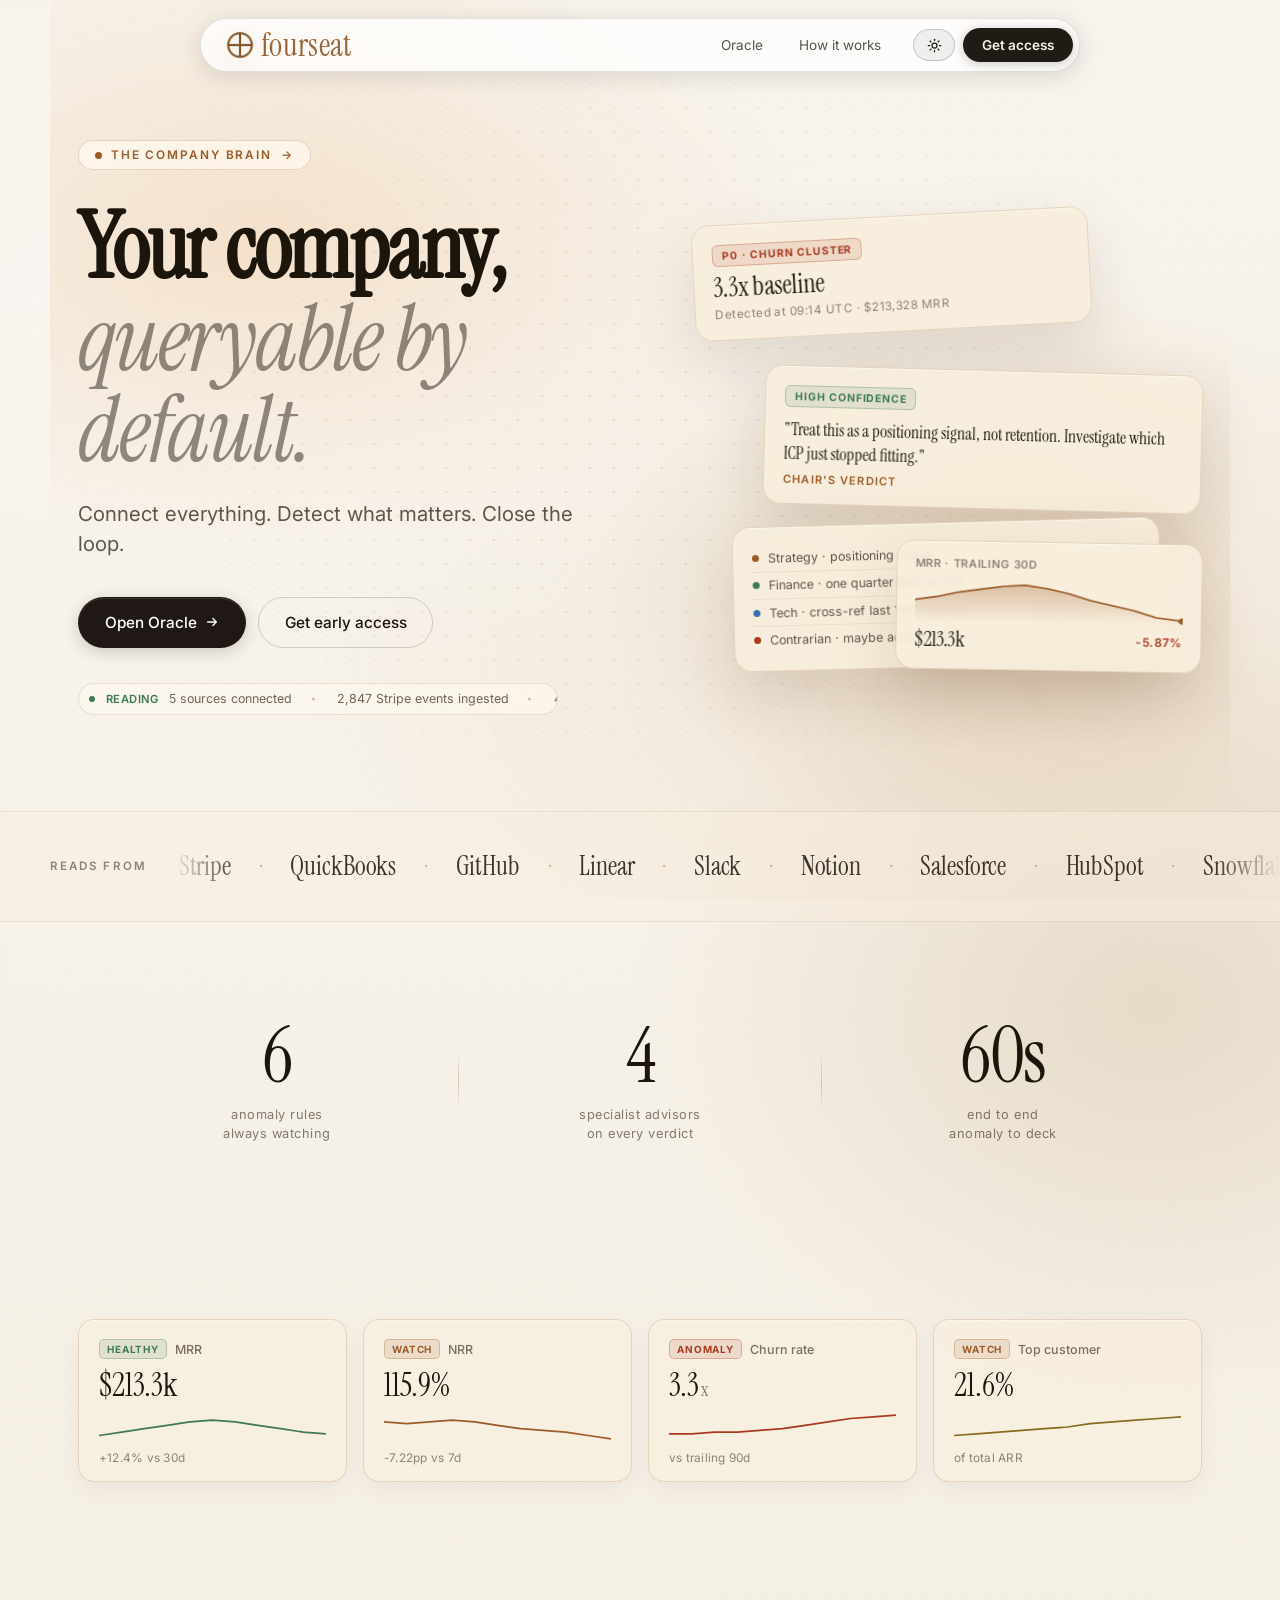
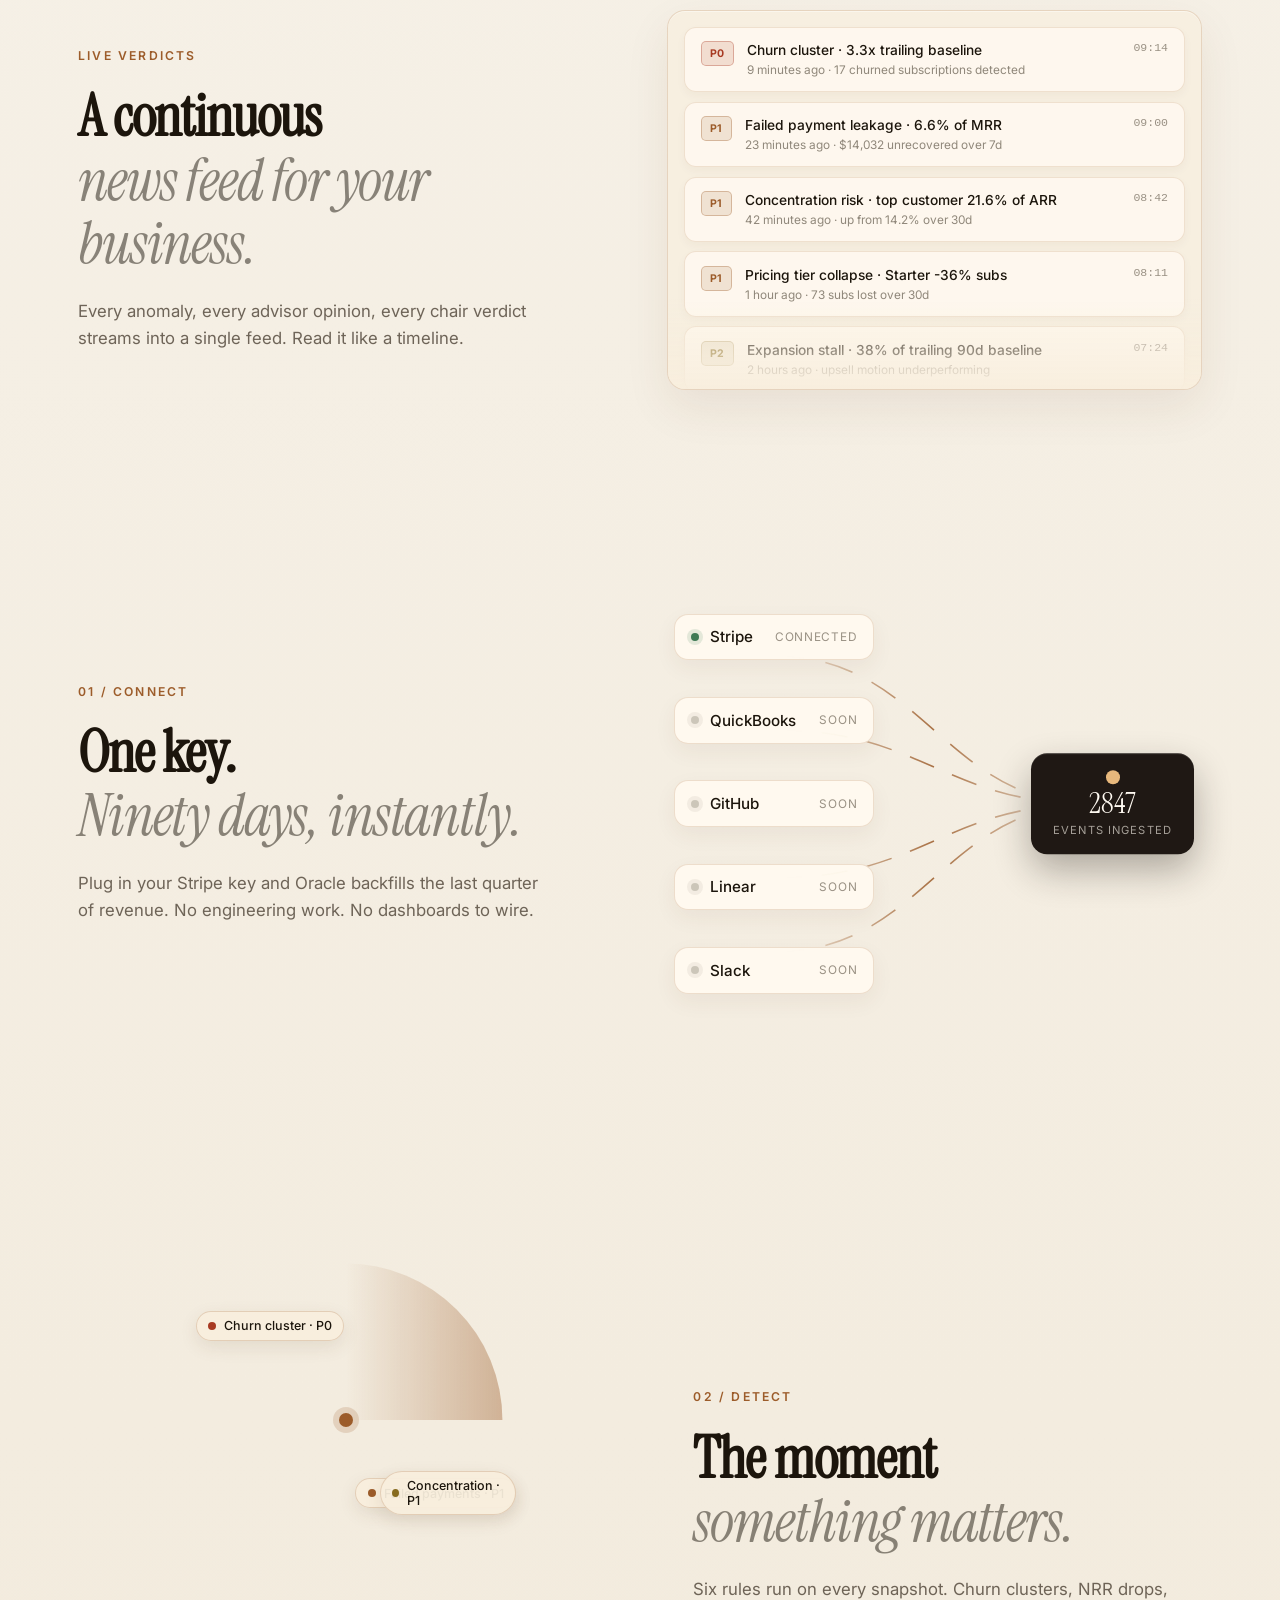
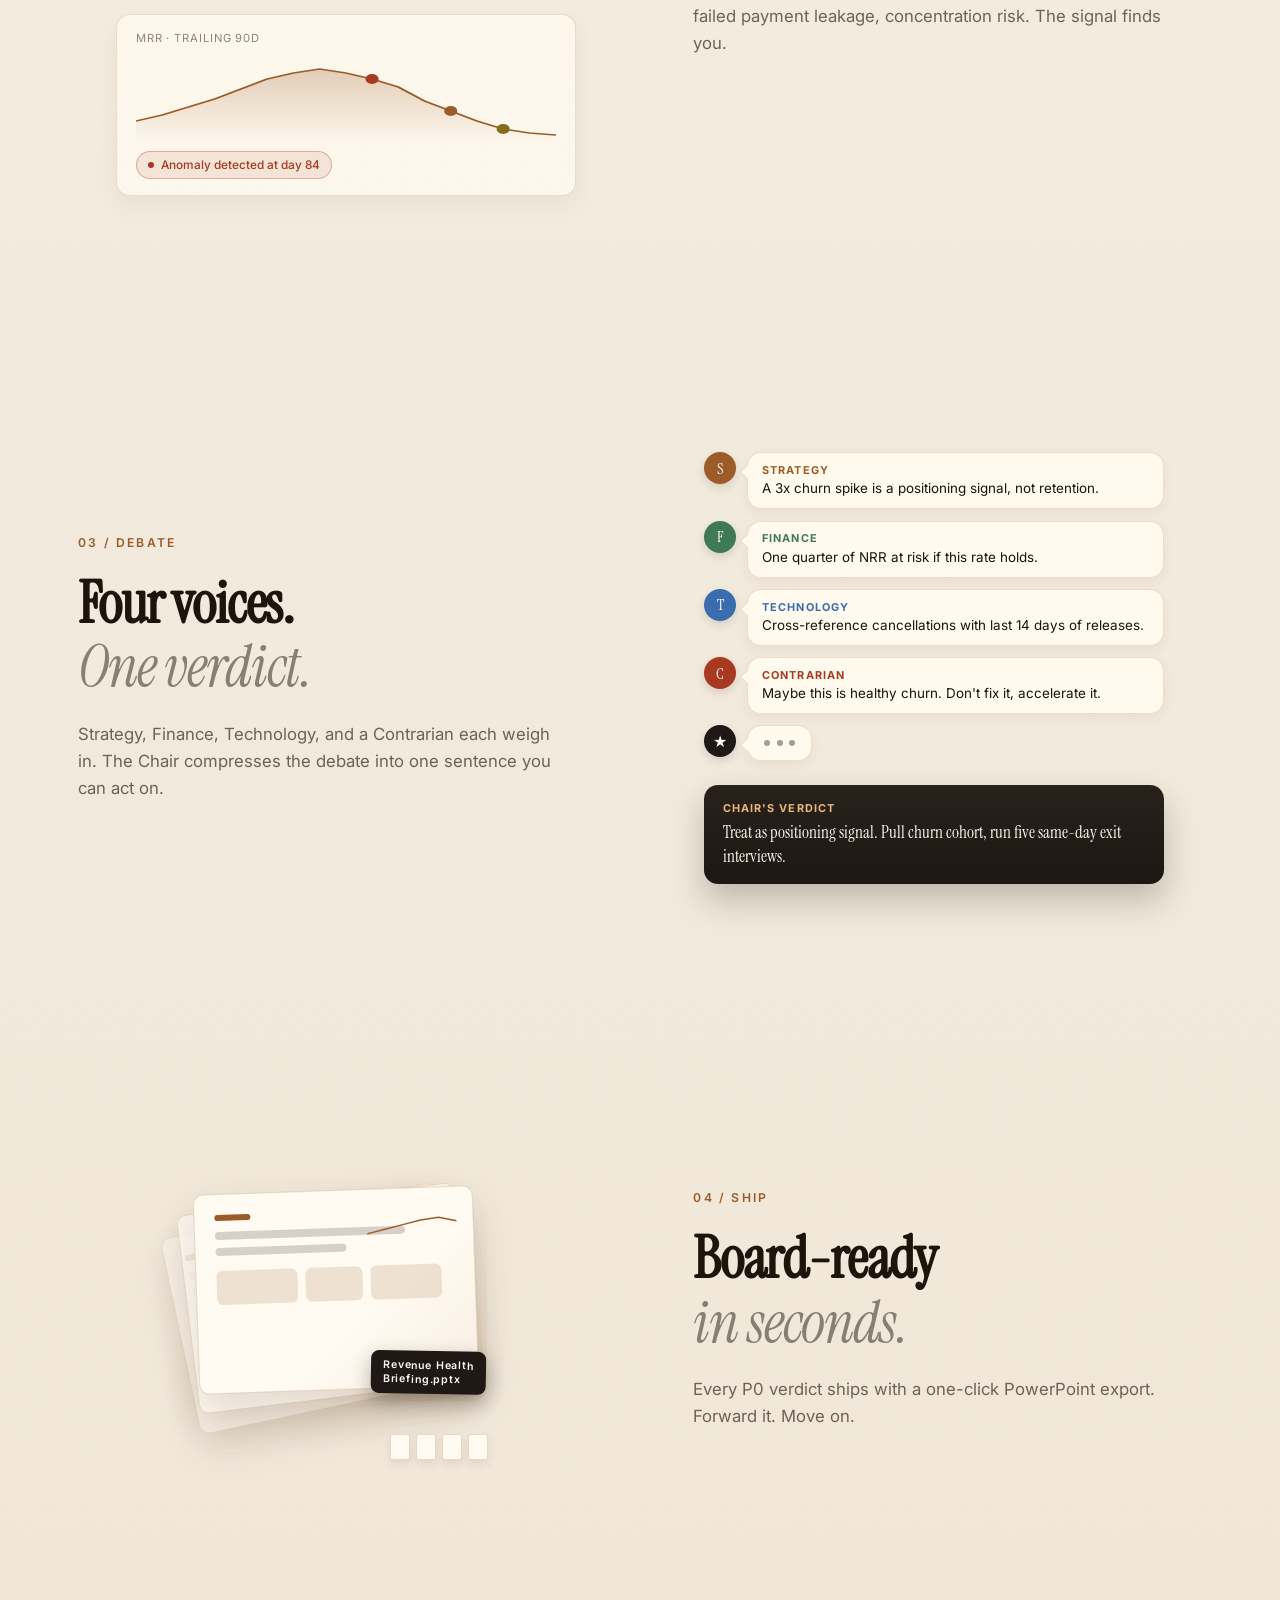
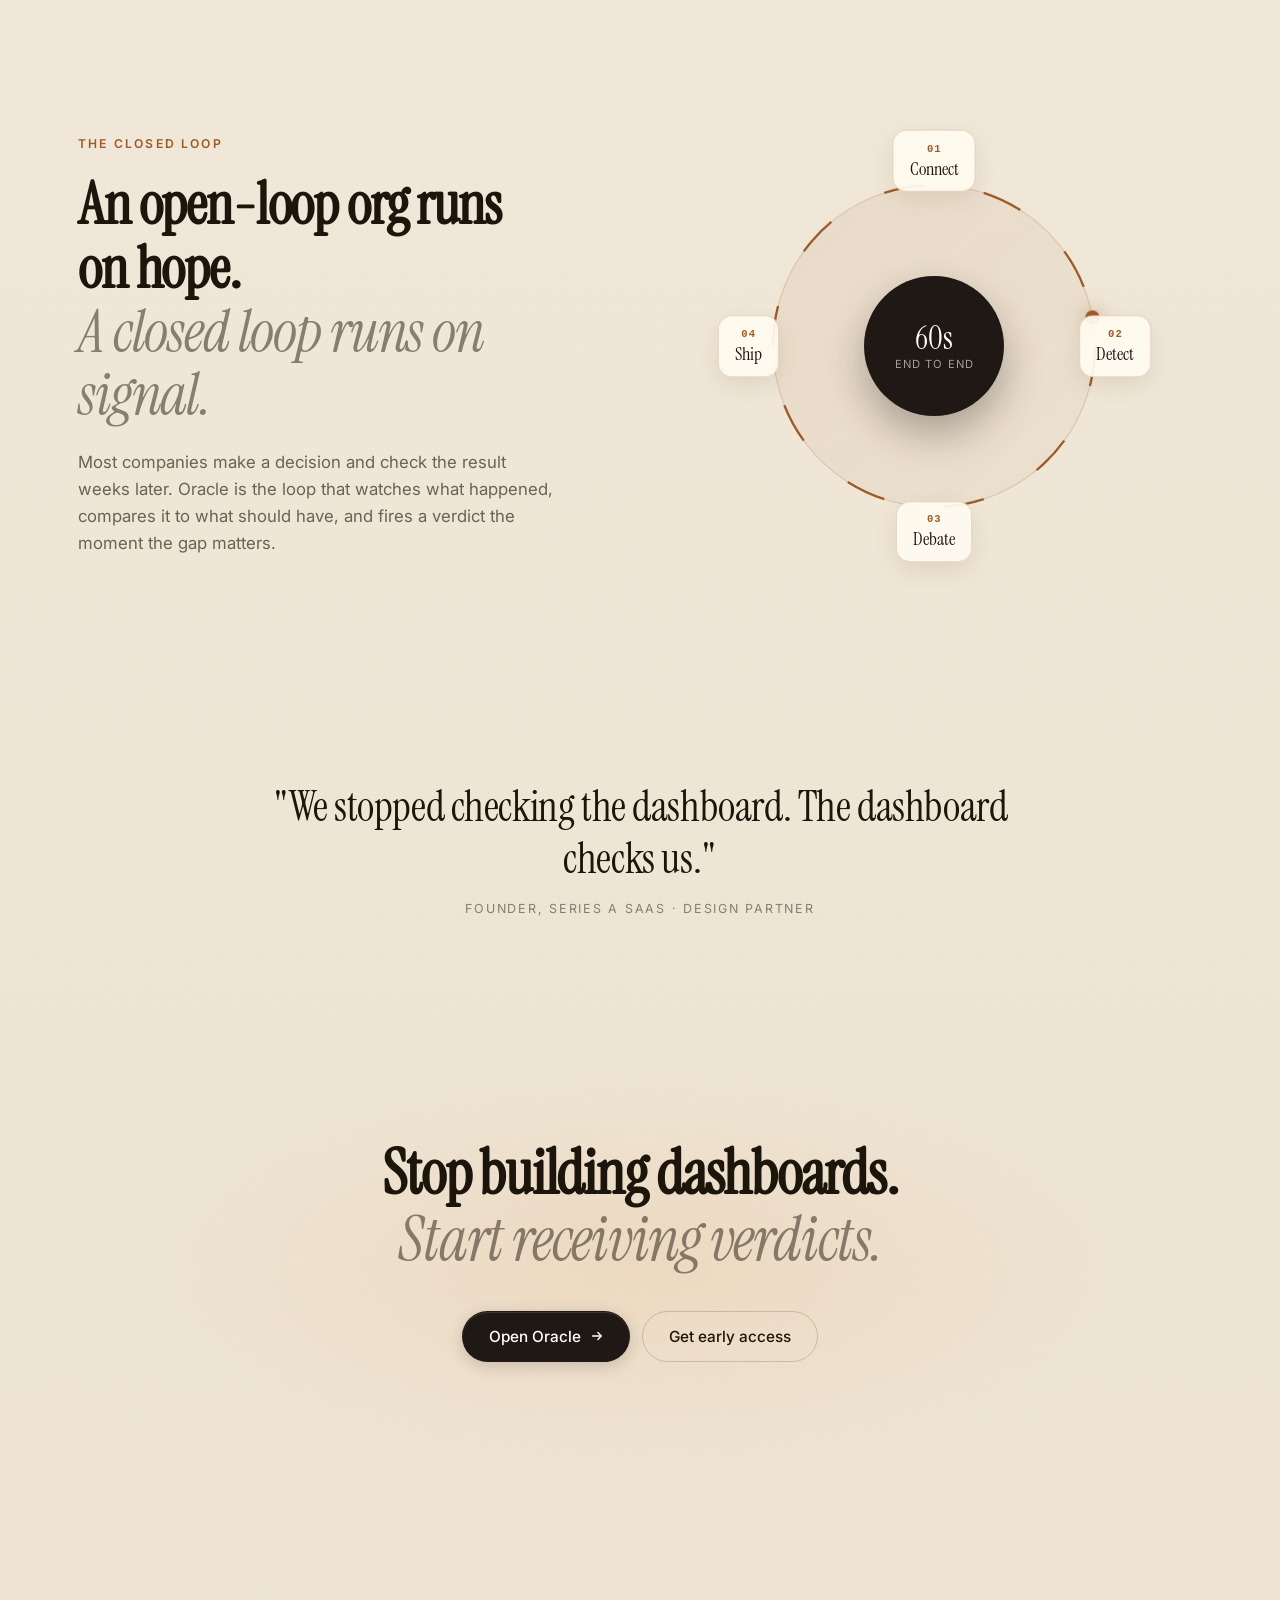
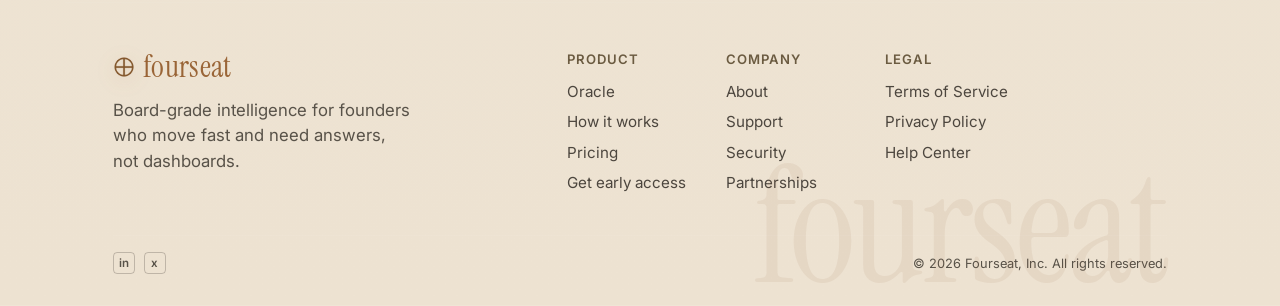
==== commit f76be6d0: "Transform Oracle into multi-source company brain: Stripe, QuickBooks, GitHub, Linear, Slack - 5 live" ====
--- a/frontend/index.html
+++ b/frontend/index.html
@@ -5,11 +5,11 @@
 <meta name="viewport" content="width=device-width, initial-scale=1, viewport-fit=cover"/>
 <meta name="theme-color" content="#f3ead9"/>
 <meta name="color-scheme" content="light"/>
-<meta name="description" content="Fourseat Oracle is the Company Brain. It hooks into Stripe, watches every charge, churn, and failed payment, and produces a board-ready verdict the moment something matters."/>
+<meta name="description" content="Fourseat Oracle is the Company Brain. It connects Stripe, QuickBooks, GitHub, Linear, and Slack into a single AI layer that monitors your company and produces board-ready verdicts."/>
 <meta name="robots" content="index,follow,max-image-preview:large"/>
 <meta property="og:type" content="website"/>
 <meta property="og:title" content="Fourseat | The Company Brain for revenue intelligence"/>
-<meta property="og:description" content="Connect Stripe, detect anomalies, and get board-ready verdicts from Strategy, Finance, Tech, and Contrarian advisors."/>
+<meta property="og:description" content="Connect Stripe, QuickBooks, GitHub, Linear, and Slack. Detect cross-source anomalies and get board-ready verdicts from Strategy, Finance, Tech, and Contrarian advisors."/>
 <meta property="og:url" content="https://fourseat.dev/"/>
 <meta property="og:site_name" content="Fourseat"/>
 <meta name="twitter:card" content="summary_large_image"/>
@@ -58,7 +58,7 @@
       "applicationCategory": "BusinessApplication",
       "operatingSystem": "Web",
       "url": "https://fourseat.dev/oracle",
-      "description": "Revenue intelligence software that monitors Stripe anomalies and generates board-ready verdicts."
+      "description": "The connective AI layer that makes your entire company queryable — Stripe, QuickBooks, GitHub, Linear, Slack."
     }
   ]
 }
@@ -104,10 +104,10 @@
         <span class="fs-eyebrow-arrow" aria-hidden="true">&rarr;</span>
       </a>
       <h1 class="fs-headline">
-        <span class="fs-line">Your revenue,</span>
-        <span class="fs-line"><em>debated by the board.</em></span>
+        <span class="fs-line">Your company,</span>
+        <span class="fs-line"><em>queryable by default.</em></span>
       </h1>
-      <p class="fs-sub">Stripe in. Verdict out. Sixty seconds.</p>
+      <p class="fs-sub">Connect everything. Detect what matters. Close the loop.</p>
       <div class="fs-cta">
         <a class="fs-btn fs-btn-primary" href="/oracle">
           <span>Open Oracle</span>
@@ -119,11 +119,12 @@
         <span class="fs-status-dot" aria-hidden="true"></span>
         <span class="fs-status-label">Reading</span>
         <span class="fs-status-stream" id="fs-status-stream">
-          <span class="fs-status-item">2,847 events from Stripe</span>
-          <span class="fs-status-item">412 cohort points scored</span>
-          <span class="fs-status-item">6 anomaly rules running</span>
-          <span class="fs-status-item">last scan 14s ago</span>
-          <span class="fs-status-item">2,847 events from Stripe</span>
+          <span class="fs-status-item">5 sources connected</span>
+          <span class="fs-status-item">2,847 Stripe events ingested</span>
+          <span class="fs-status-item">412 GitHub commits tracked</span>
+          <span class="fs-status-item">89 Linear tickets scored</span>
+          <span class="fs-status-item">1,204 Slack messages analyzed</span>
+          <span class="fs-status-item">cross-source scan: 89ms</span>
         </span>
       </div>
     </div>
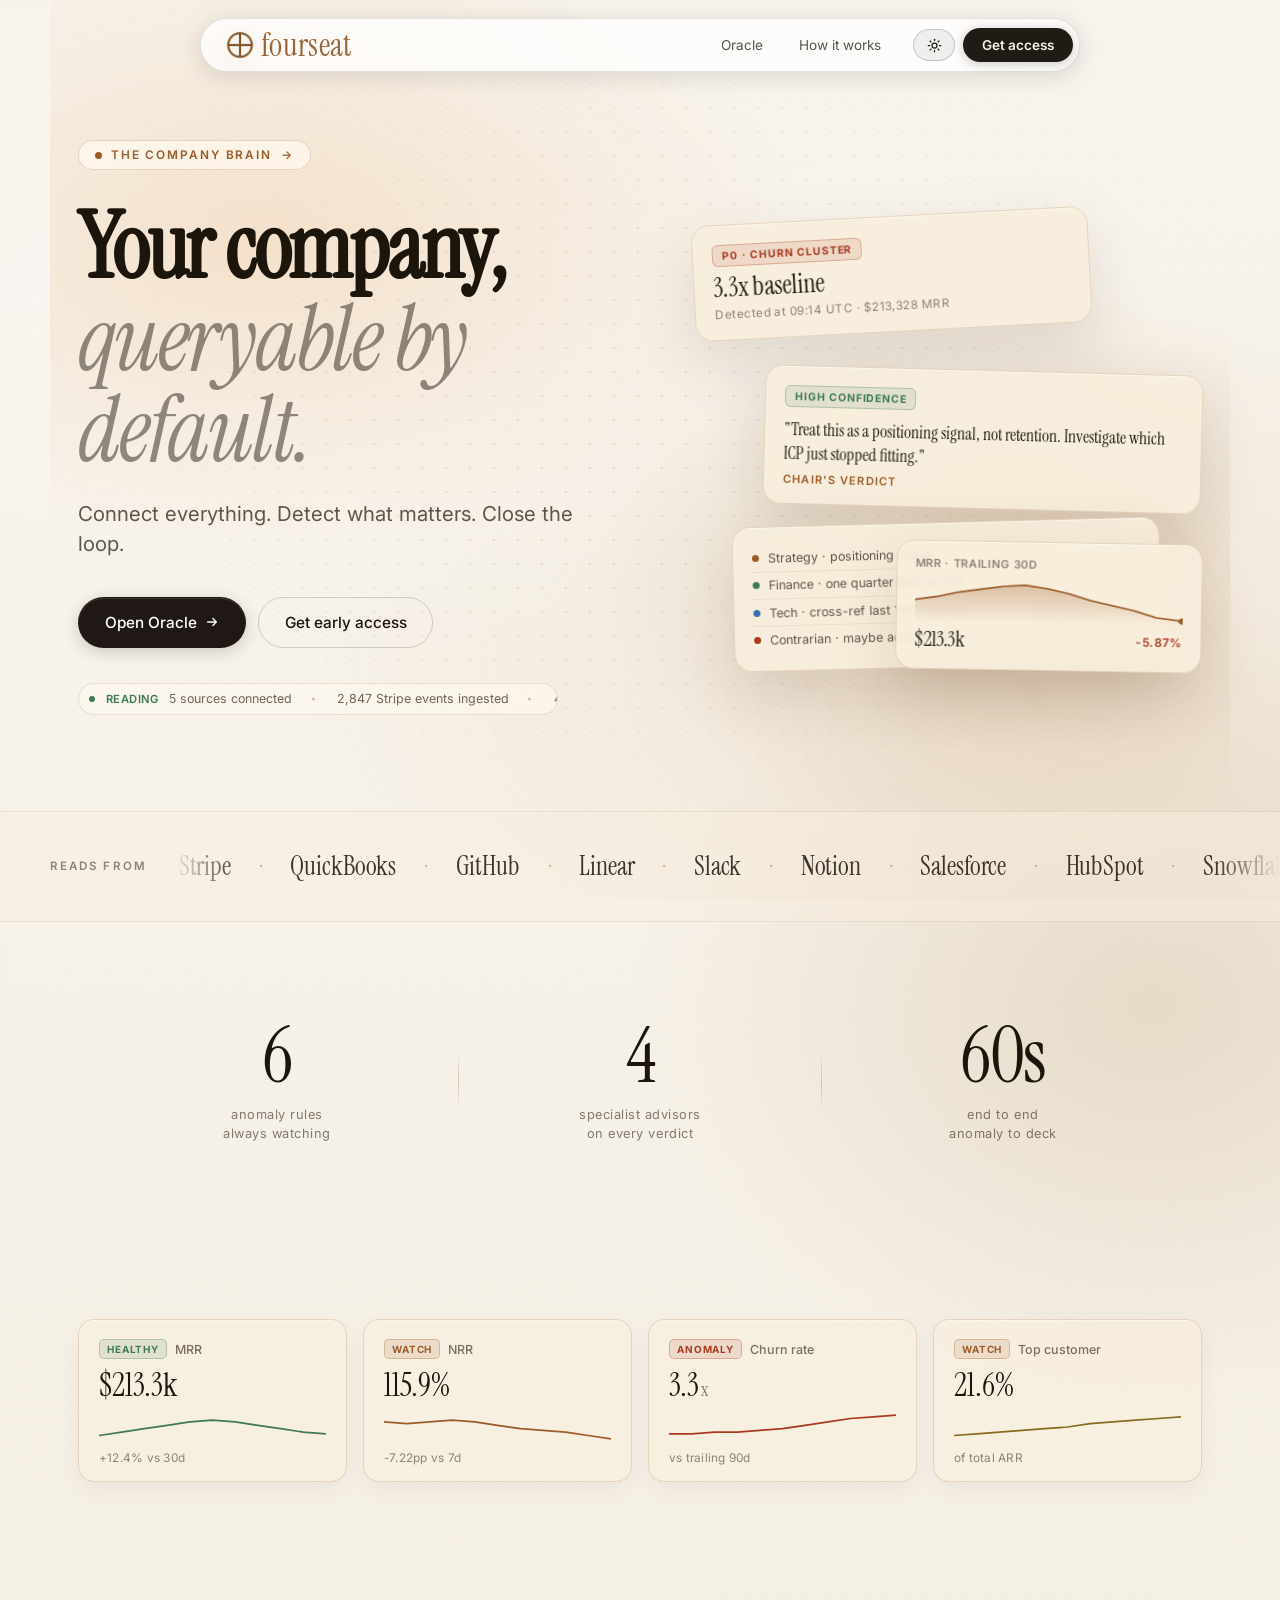
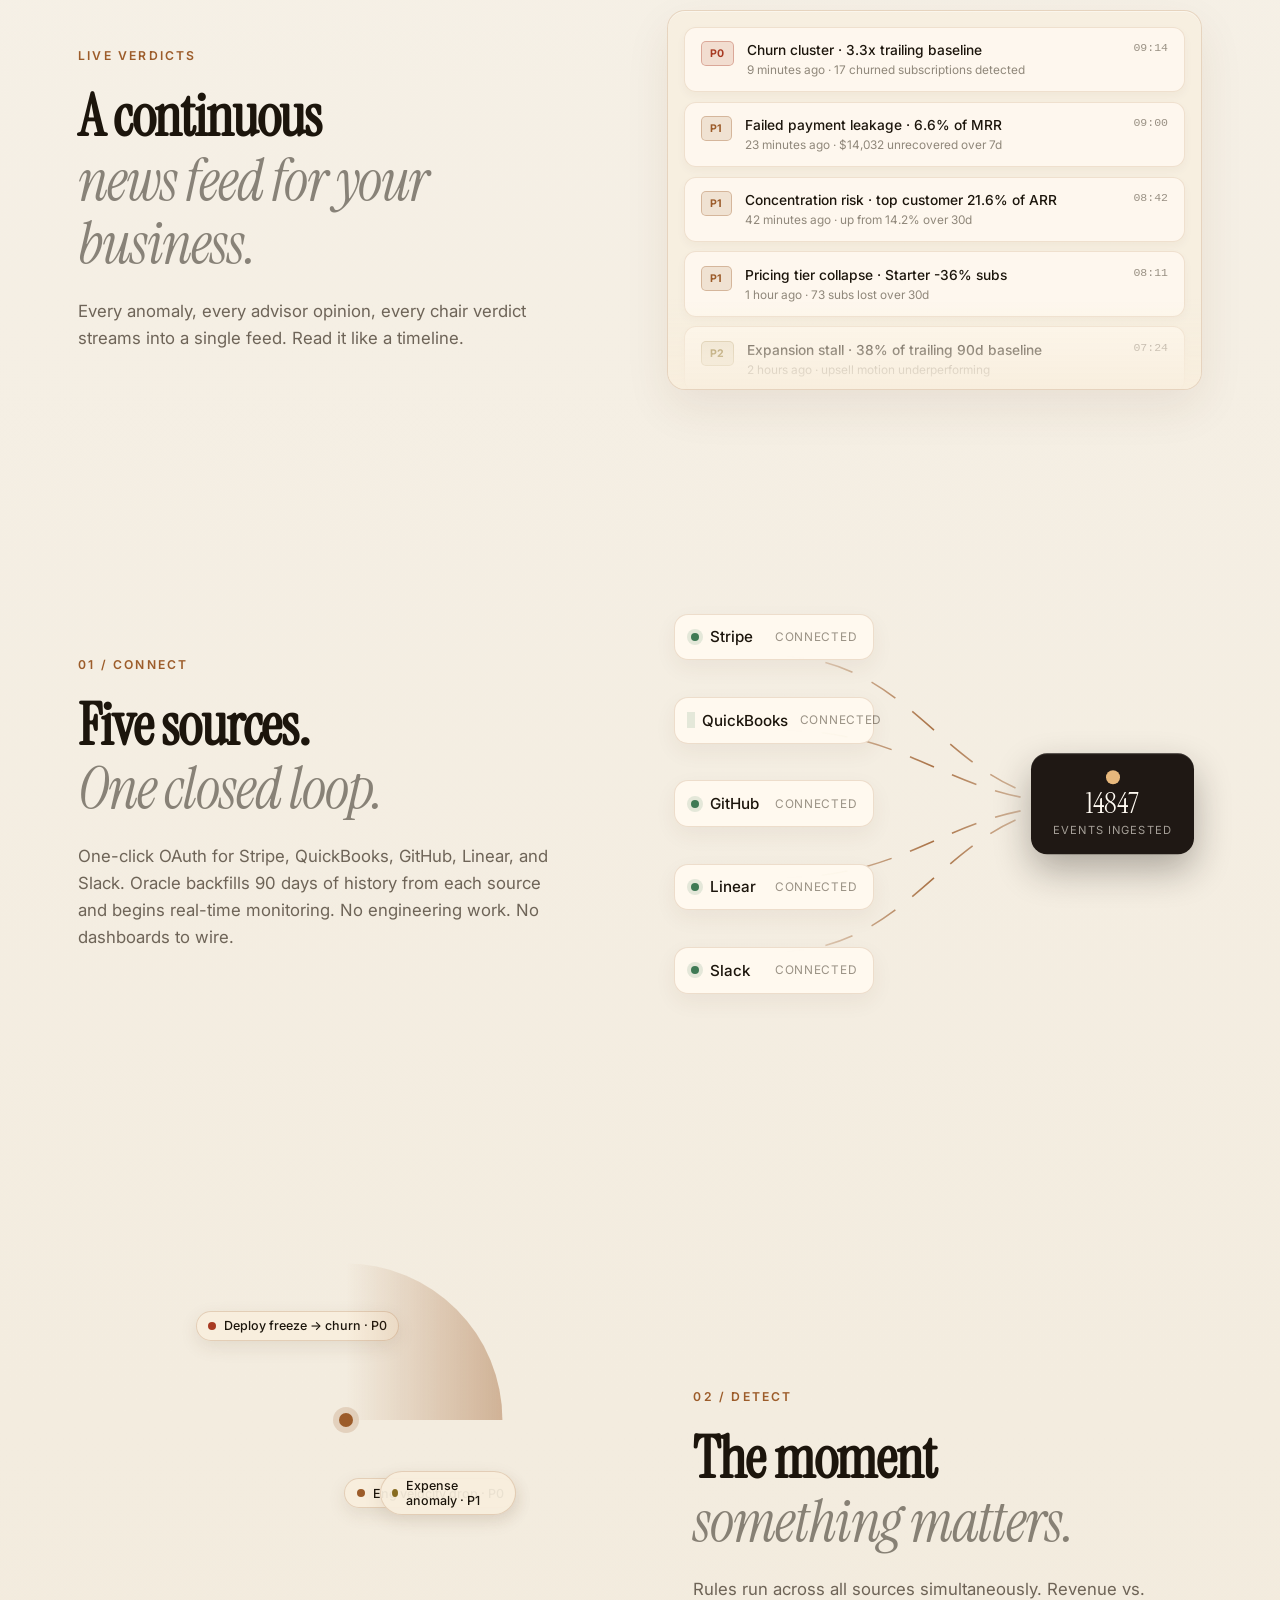
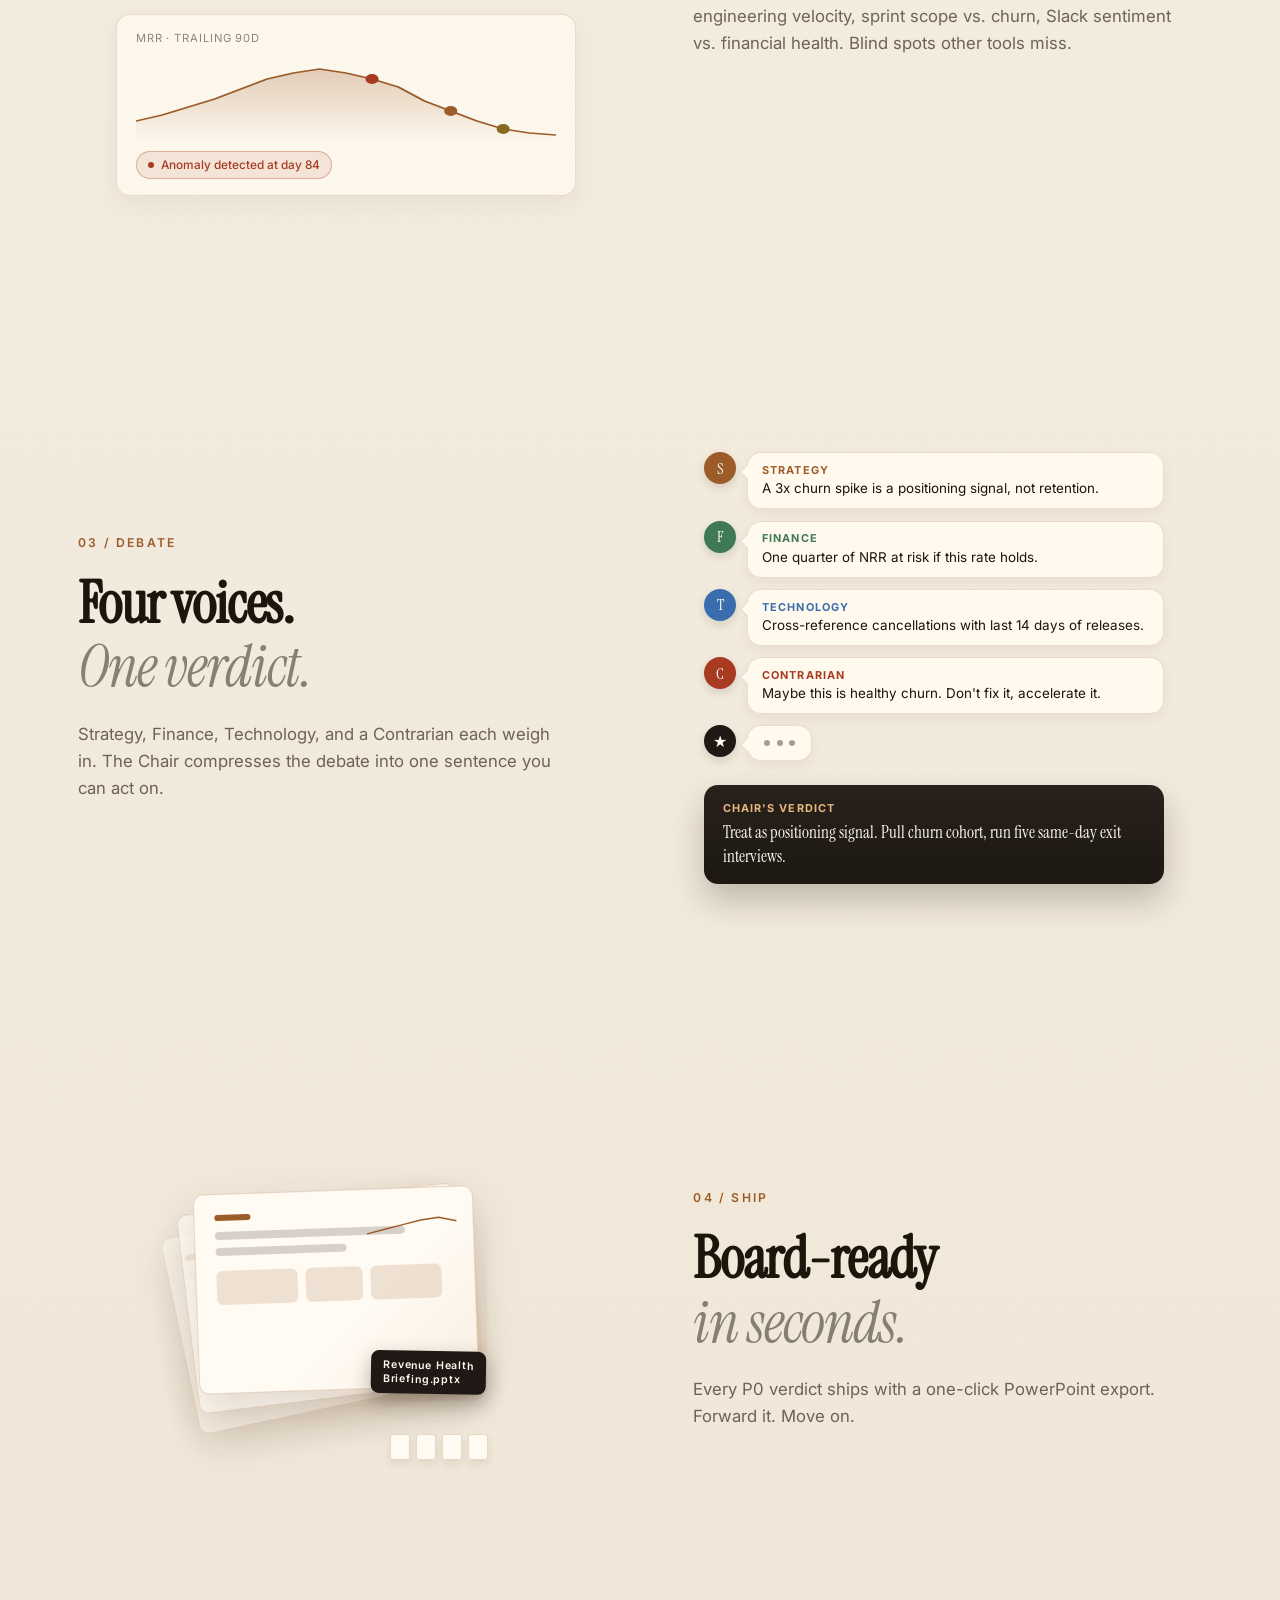
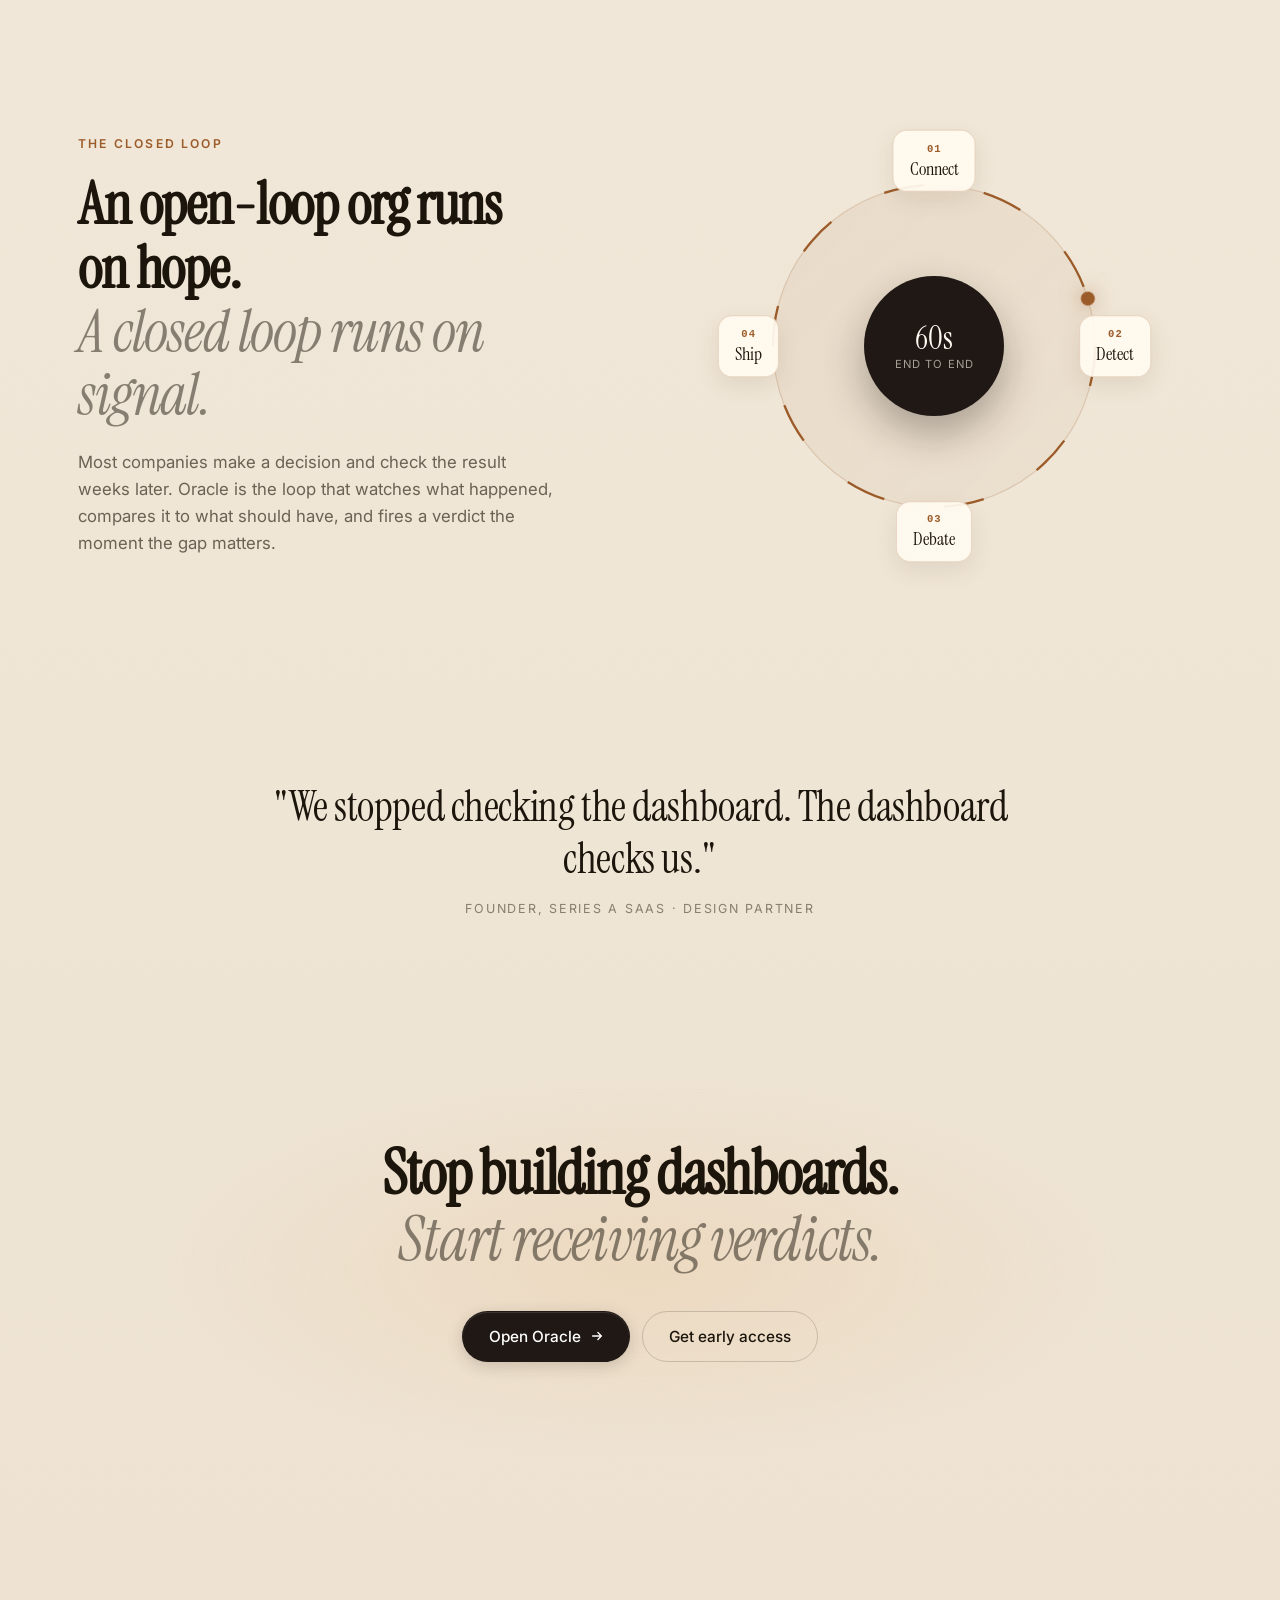
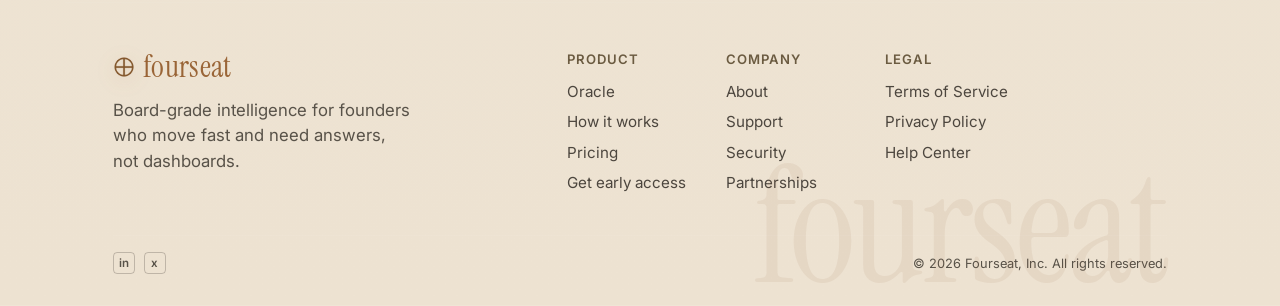
==== commit ffce97fb: "fix landing page: all 5 connectors now 'connected', updated copy for multi-source vision" ====
--- a/frontend/index.html
+++ b/frontend/index.html
@@ -360,8 +360,8 @@
   <section class="fs-moment reveal" id="how" aria-label="Connect">
     <div class="fs-moment-text">
       <div class="fs-moment-step">01 / Connect</div>
-      <h2 class="fs-moment-title">One key.<br/><em>Ninety days, instantly.</em></h2>
-      <p class="fs-moment-line">Plug in your Stripe key and Oracle backfills the last quarter of revenue. No engineering work. No dashboards to wire.</p>
+      <h2 class="fs-moment-title">Five sources.<br/><em>One closed loop.</em></h2>
+      <p class="fs-moment-line">One-click OAuth for Stripe, QuickBooks, GitHub, Linear, and Slack. Oracle backfills 90 days of history from each source and begins real-time monitoring. No engineering work. No dashboards to wire.</p>
     </div>
     <div class="fs-moment-stage">
       <div class="fs-flow" aria-hidden="true">
@@ -386,29 +386,29 @@
             <span class="fs-conn-meta">connected</span>
           </div>
           <div class="fs-conn fs-conn-2">
-            <span class="fs-conn-dot is-pending"></span>
+            <span class="fs-conn-dot"></span>
             <span class="fs-conn-name">QuickBooks</span>
-            <span class="fs-conn-meta">soon</span>
+            <span class="fs-conn-meta">connected</span>
           </div>
           <div class="fs-conn fs-conn-3">
-            <span class="fs-conn-dot is-pending"></span>
+            <span class="fs-conn-dot"></span>
             <span class="fs-conn-name">GitHub</span>
-            <span class="fs-conn-meta">soon</span>
+            <span class="fs-conn-meta">connected</span>
           </div>
           <div class="fs-conn fs-conn-4">
-            <span class="fs-conn-dot is-pending"></span>
+            <span class="fs-conn-dot"></span>
             <span class="fs-conn-name">Linear</span>
-            <span class="fs-conn-meta">soon</span>
+            <span class="fs-conn-meta">connected</span>
           </div>
           <div class="fs-conn fs-conn-5">
-            <span class="fs-conn-dot is-pending"></span>
+            <span class="fs-conn-dot"></span>
             <span class="fs-conn-name">Slack</span>
-            <span class="fs-conn-meta">soon</span>
+            <span class="fs-conn-meta">connected</span>
           </div>
         </div>
         <div class="fs-flow-target">
           <span class="fs-flow-target-orb"></span>
-          <span class="fs-flow-target-num" data-counter="2847">0</span>
+          <span class="fs-flow-target-num" data-counter="14847">0</span>
           <span class="fs-flow-target-label">events ingested</span>
         </div>
       </div>
@@ -420,7 +420,7 @@
     <div class="fs-moment-text">
       <div class="fs-moment-step">02 / Detect</div>
       <h2 class="fs-moment-title">The moment<br/><em>something matters.</em></h2>
-      <p class="fs-moment-line">Six rules run on every snapshot. Churn clusters, NRR drops, failed payment leakage, concentration risk. The signal finds you.</p>
+      <p class="fs-moment-line">Rules run across all sources simultaneously. Revenue vs. engineering velocity, sprint scope vs. churn, Slack sentiment vs. financial health. Blind spots other tools miss.</p>
     </div>
     <div class="fs-moment-stage">
       <div class="fs-detect" aria-hidden="true">
@@ -430,15 +430,15 @@
           <div class="fs-radar-ring fs-radar-ring-3"></div>
           <div class="fs-radar-blip fs-radar-blip-1">
             <span class="fs-radar-pulse"></span>
-            <span class="fs-radar-label">Churn cluster &middot; P0</span>
+            <span class="fs-radar-label">Deploy freeze &rarr; churn &middot; P0</span>
           </div>
           <div class="fs-radar-blip fs-radar-blip-2">
             <span class="fs-radar-pulse"></span>
-            <span class="fs-radar-label">Failed payments &middot; P1</span>
+            <span class="fs-radar-label">Eng velocity drop &middot; P0</span>
           </div>
           <div class="fs-radar-blip fs-radar-blip-3">
             <span class="fs-radar-pulse"></span>
-            <span class="fs-radar-label">Concentration &middot; P1</span>
+            <span class="fs-radar-label">Expense anomaly &middot; P1</span>
           </div>
           <svg class="fs-radar-sweep" viewBox="0 0 200 200" aria-hidden="true">
             <defs>
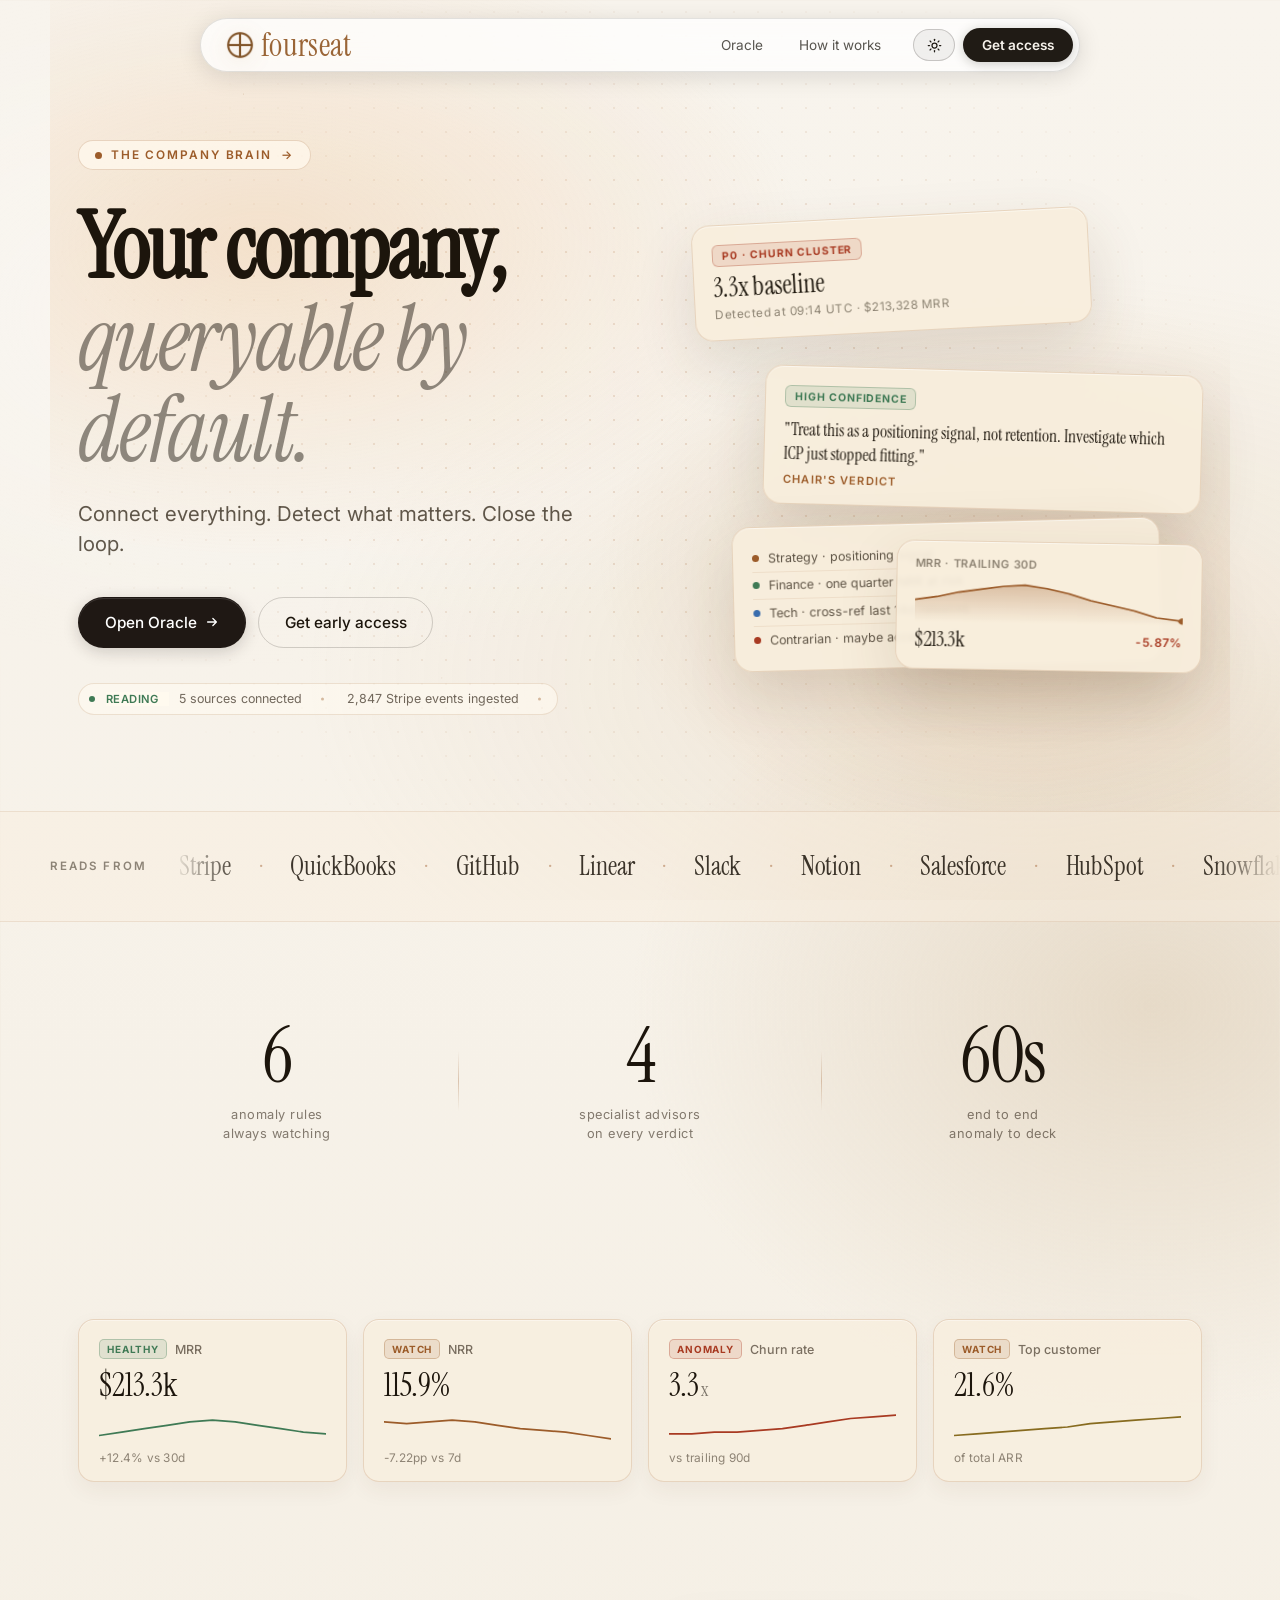
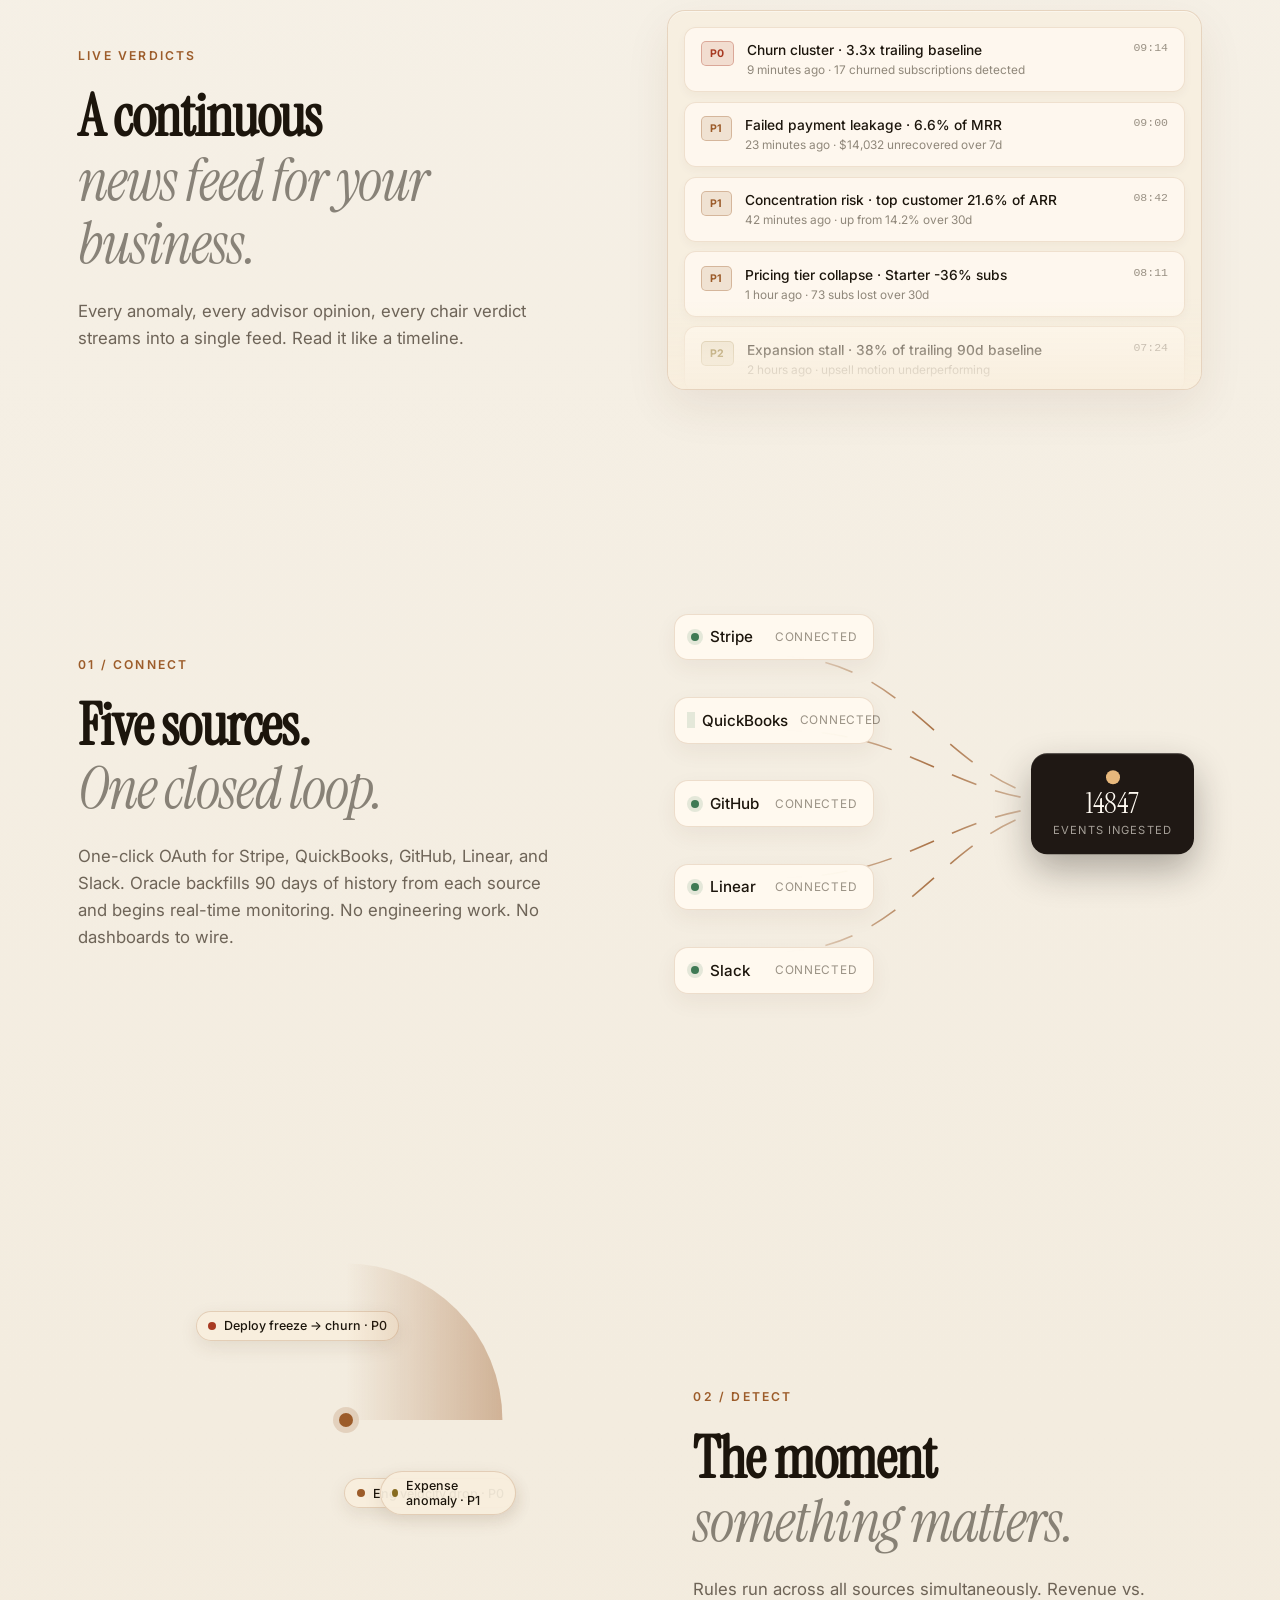
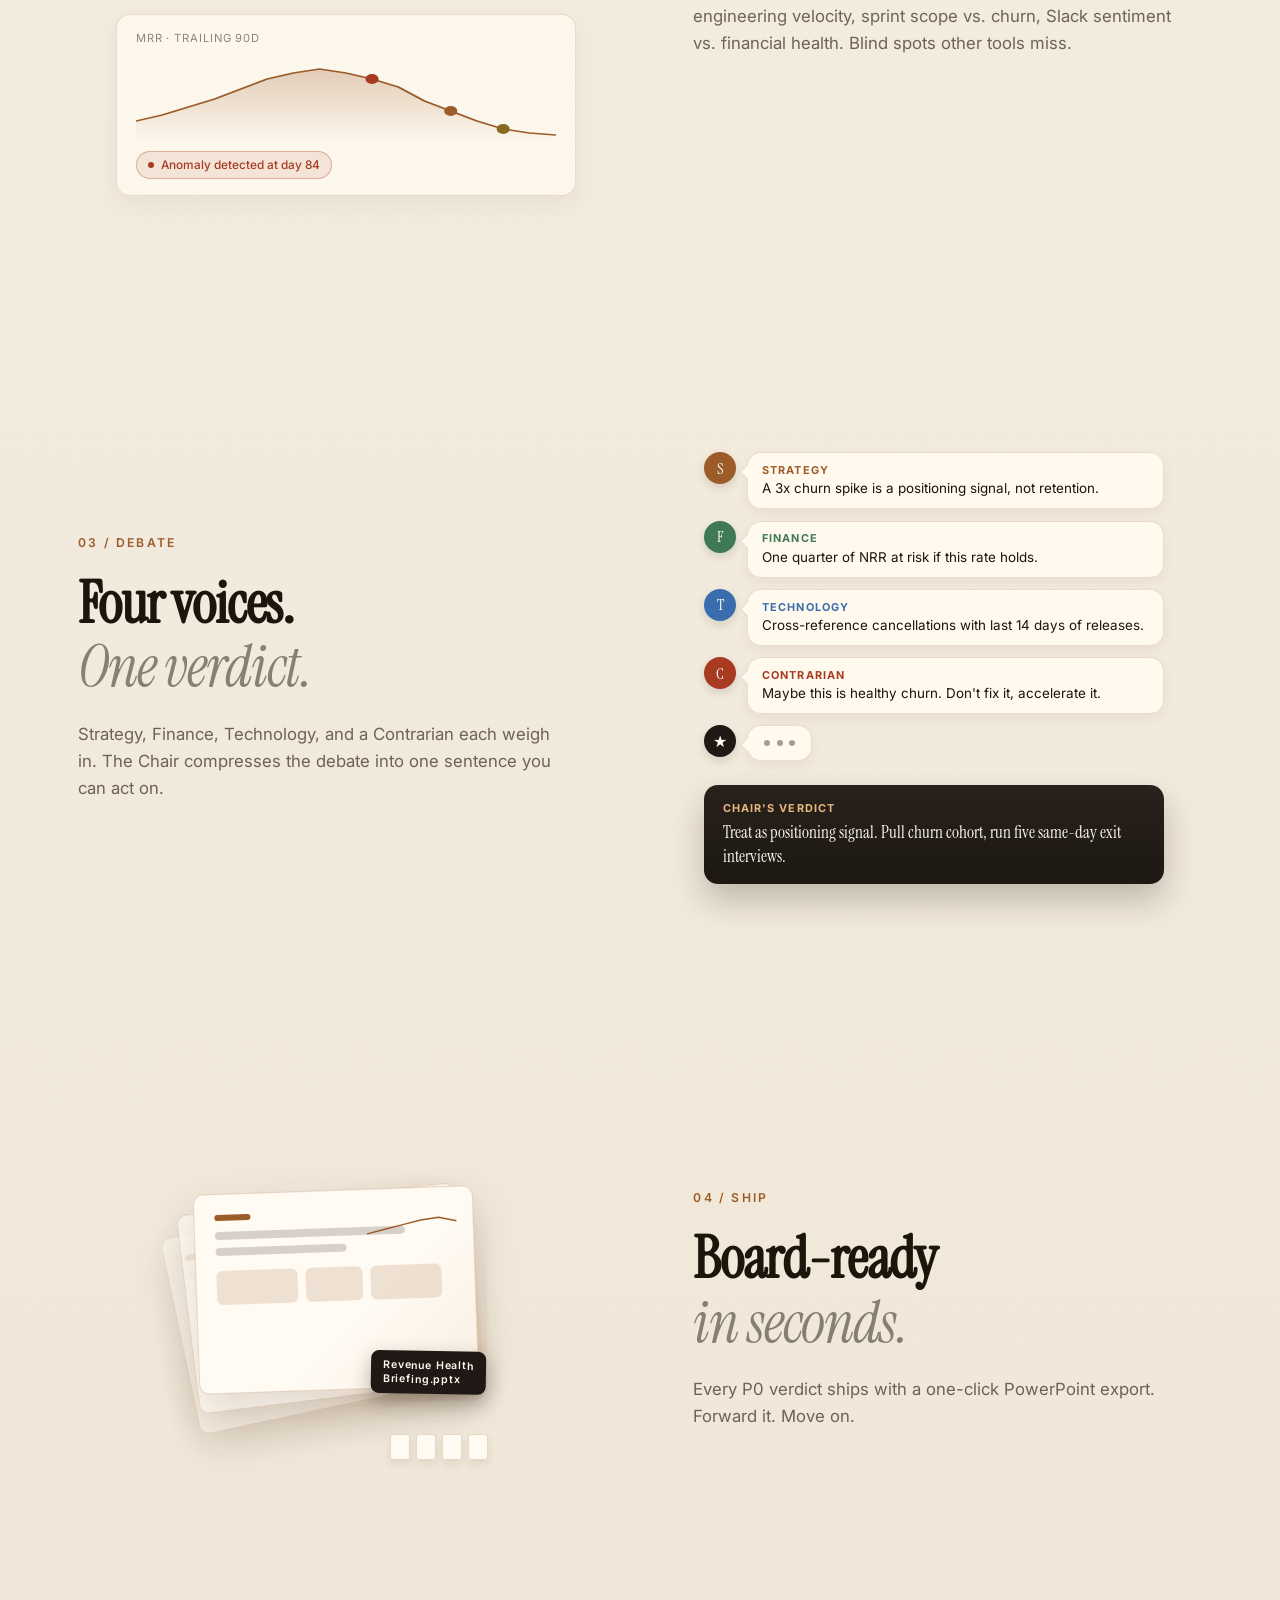
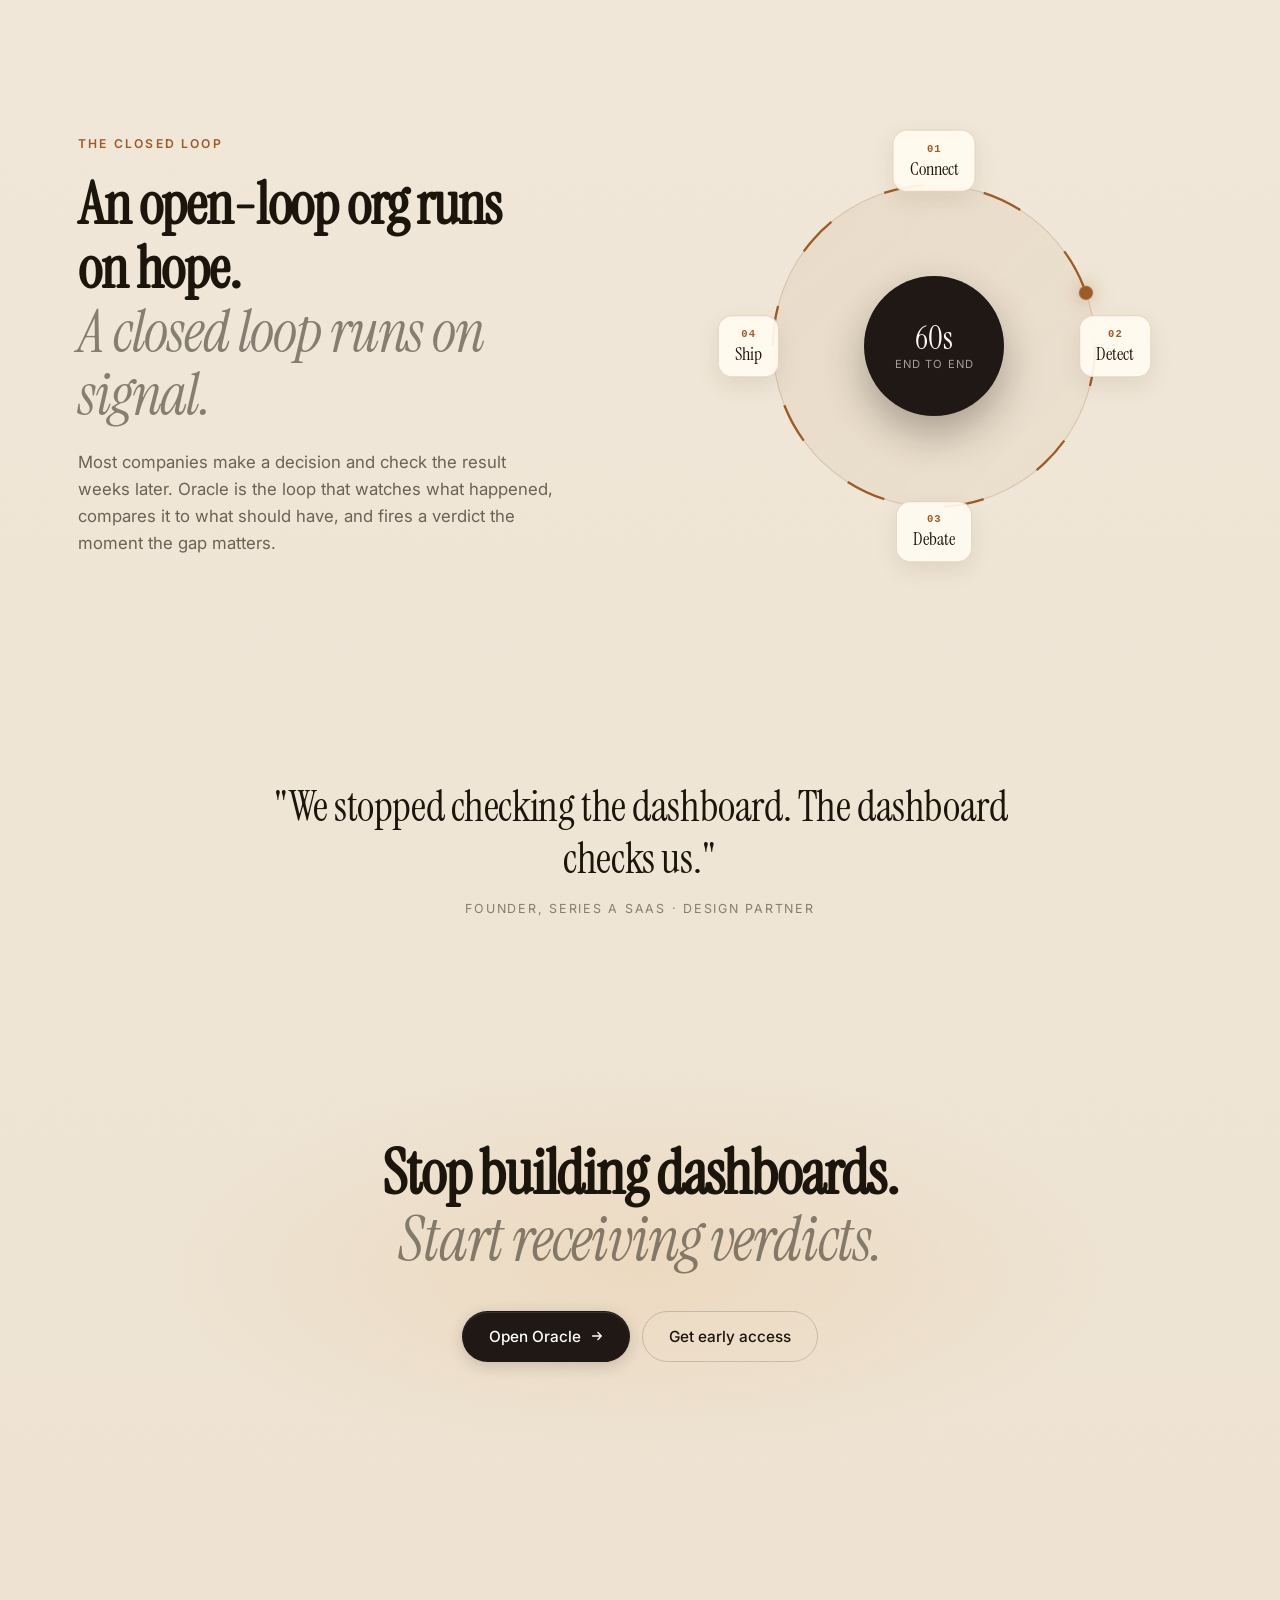
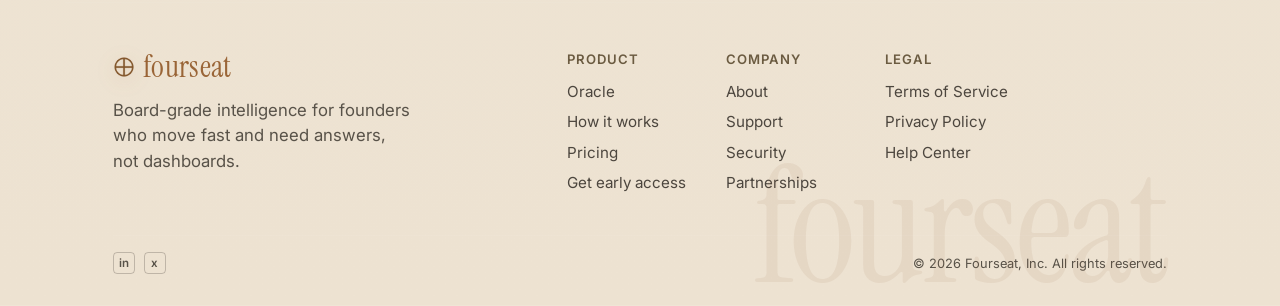
==== commit 1d282c86: "fix reading overlap, update how-it-works page" ====
--- a/frontend/index.html
+++ b/frontend/index.html
@@ -647,26 +647,25 @@
 <div class="page" id="page-how">
   <section class="section" style="padding-top:9rem">
     <div class="section-inner reveal">
-      <div class="section-label">How it works</div>
+      <div class="section-label">Step by step</div>
       <h2 class="section-title">How Fourseat works<br/><em>step by step</em></h2>
-      <p class="section-sub">Fourseat runs four role-based analyses in parallel, then combines them into one board-style decision summary you can act on quickly.</p>
-      <p class="section-sub" style="margin-top:1rem">Oracle plugs into your operational stack, watches it continuously, and produces a board-ready verdict the moment something matters. Four steps, fully automated.</p>
+      <p class="section-sub">Oracle connects your entire operational stack into a single AI layer. Five sources, one closed loop. Every signal compared, every anomaly surfaced, every verdict actionable.</p>
       <div class="features-grid" style="margin-top:2rem">
         <div class="feature-card">
-          <div class="feature-name">1. Connect Stripe</div>
-          <div class="feature-desc">One API key (or signed webhook) connects your revenue stack. Oracle backfills 90 days and starts watching every event.</div>
+          <div class="feature-name">1. Connect everything</div>
+          <div class="feature-desc">One-click OAuth for Stripe, QuickBooks, GitHub, Linear, and Slack. Oracle backfills 90 days of history from each source and begins real-time monitoring.</div>
         </div>
         <div class="feature-card">
-          <div class="feature-name">2. Detect anomalies</div>
-          <div class="feature-desc">Six rules run on every snapshot: churn cluster, NRR drop, failed-payment leakage, concentration risk, expansion stall, tier collapse.</div>
+          <div class="feature-name">2. Cross-source detection</div>
+          <div class="feature-desc">Rules run across all sources: revenue vs. engineering output, sprint velocity vs. churn, Slack sentiment vs. financial health. Blind spots other tools miss.</div>
         </div>
         <div class="feature-card">
           <div class="feature-name">3. Convene the board</div>
-          <div class="feature-desc">Strategy, Finance, Technology, and a Contrarian each weigh in. The Chair compresses the debate into one verdict and a confidence score.</div>
+          <div class="feature-desc">Strategy, Finance, Tech, and a Contrarian advisor each reason across the full context. The Chair synthesizes one verdict you can act on immediately.</div>
         </div>
         <div class="feature-card">
-          <div class="feature-name">4. Ship the deck</div>
-          <div class="feature-desc">One click to generate a board-ready PowerPoint with the verdict, evidence, advisor panel, recommended actions, and watch metrics.</div>
+          <div class="feature-name">4. Close the loop</div>
+          <div class="feature-desc">Every resolution feeds back into the system. Oracle learns which signals matter to your company and gets sharper with every cycle. Open loop becomes closed loop.</div>
         </div>
       </div>
       <div class="glass-card" style="margin-top:2rem">
--- a/frontend/styles.css
+++ b/frontend/styles.css
@@ -2040,9 +2040,9 @@
   width:6px;height:6px;border-radius:50%;background:#3f7a55;
   box-shadow:0 0 0 0 rgba(63,122,85,.4);
   animation:fsPulse 1.6s infinite;
-  flex-shrink:0;
-}
-.fs-status-label{font-weight:600;color:#3f7a55;letter-spacing:.04em;text-transform:uppercase;font-size:.7rem}
+  flex-shrink:0;position:relative;z-index:2;
+}
+.fs-status-label{font-weight:600;color:#3f7a55;letter-spacing:.04em;text-transform:uppercase;font-size:.7rem;position:relative;z-index:2;background:rgba(255,250,240,.95);padding-right:.6rem;}
 .fs-status-stream{
   display:flex;gap:1.4rem;white-space:nowrap;
   animation:fsStreamScroll 22s linear infinite;
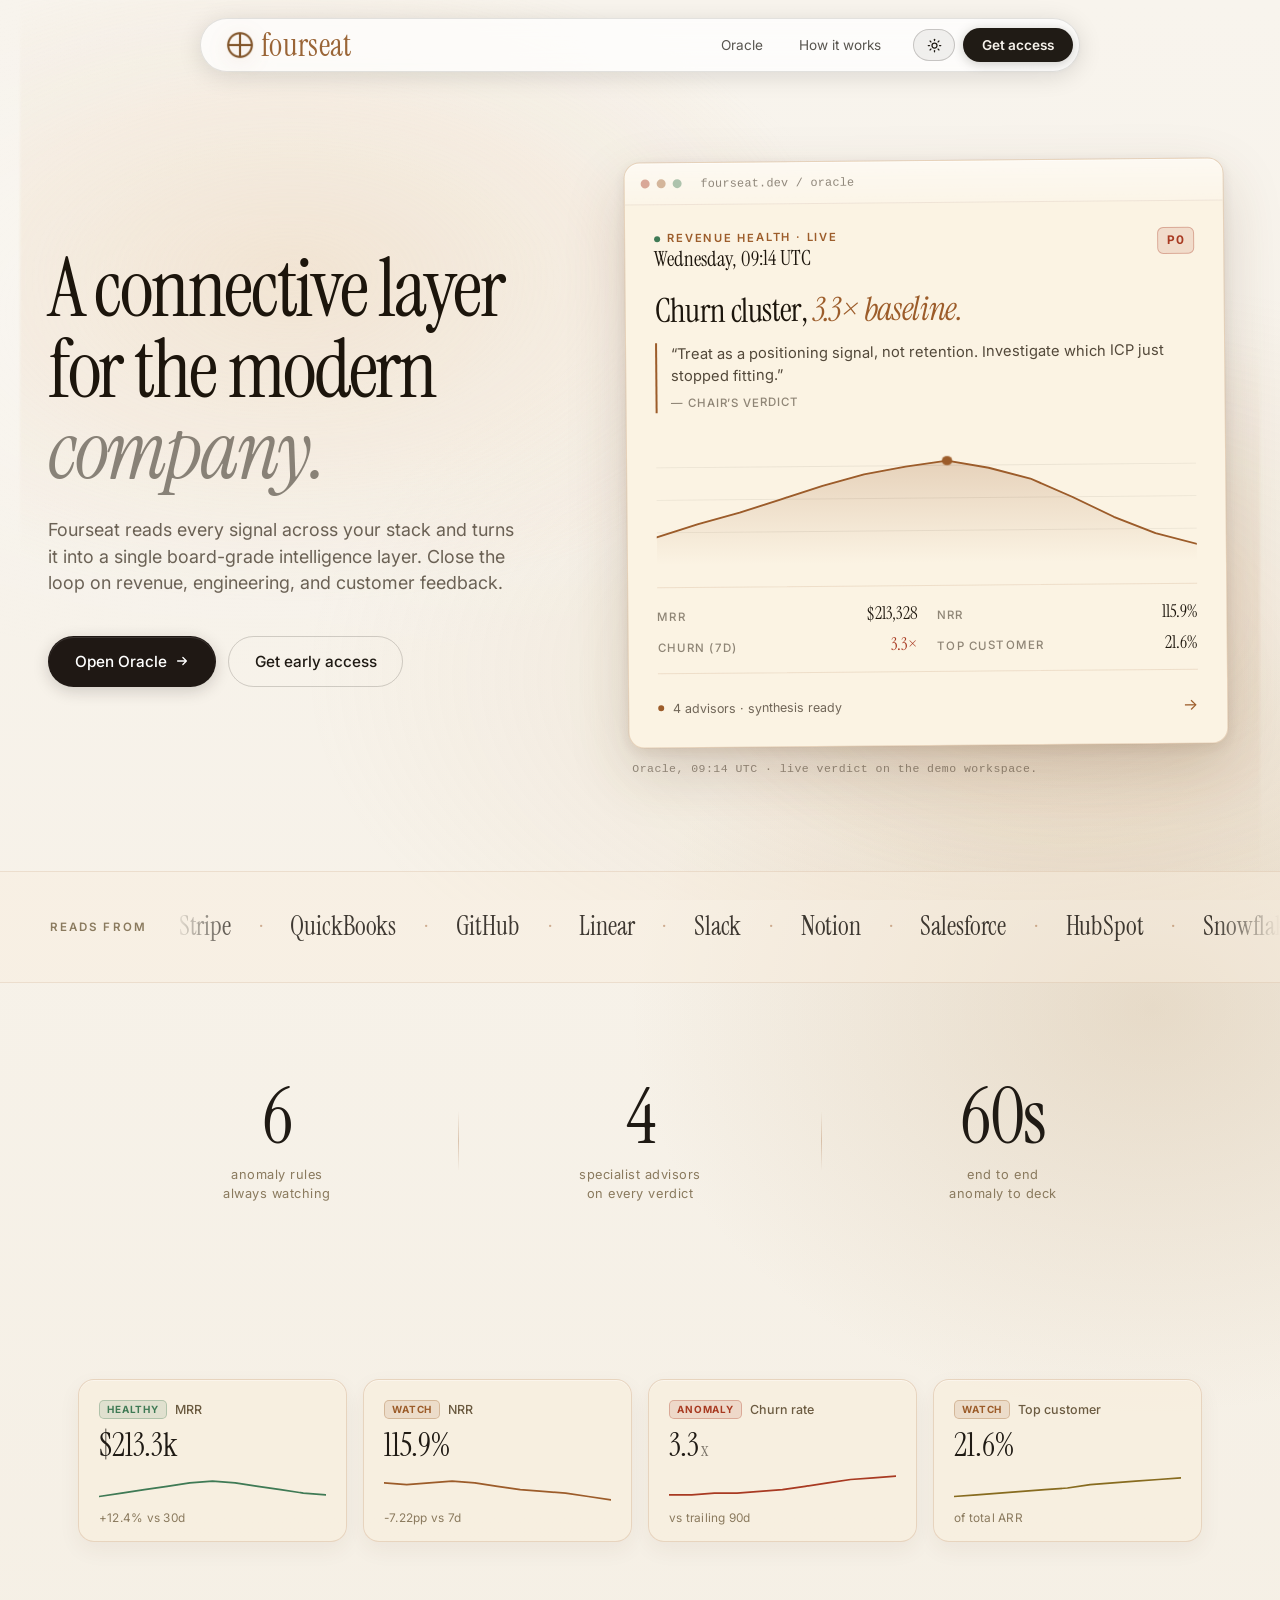
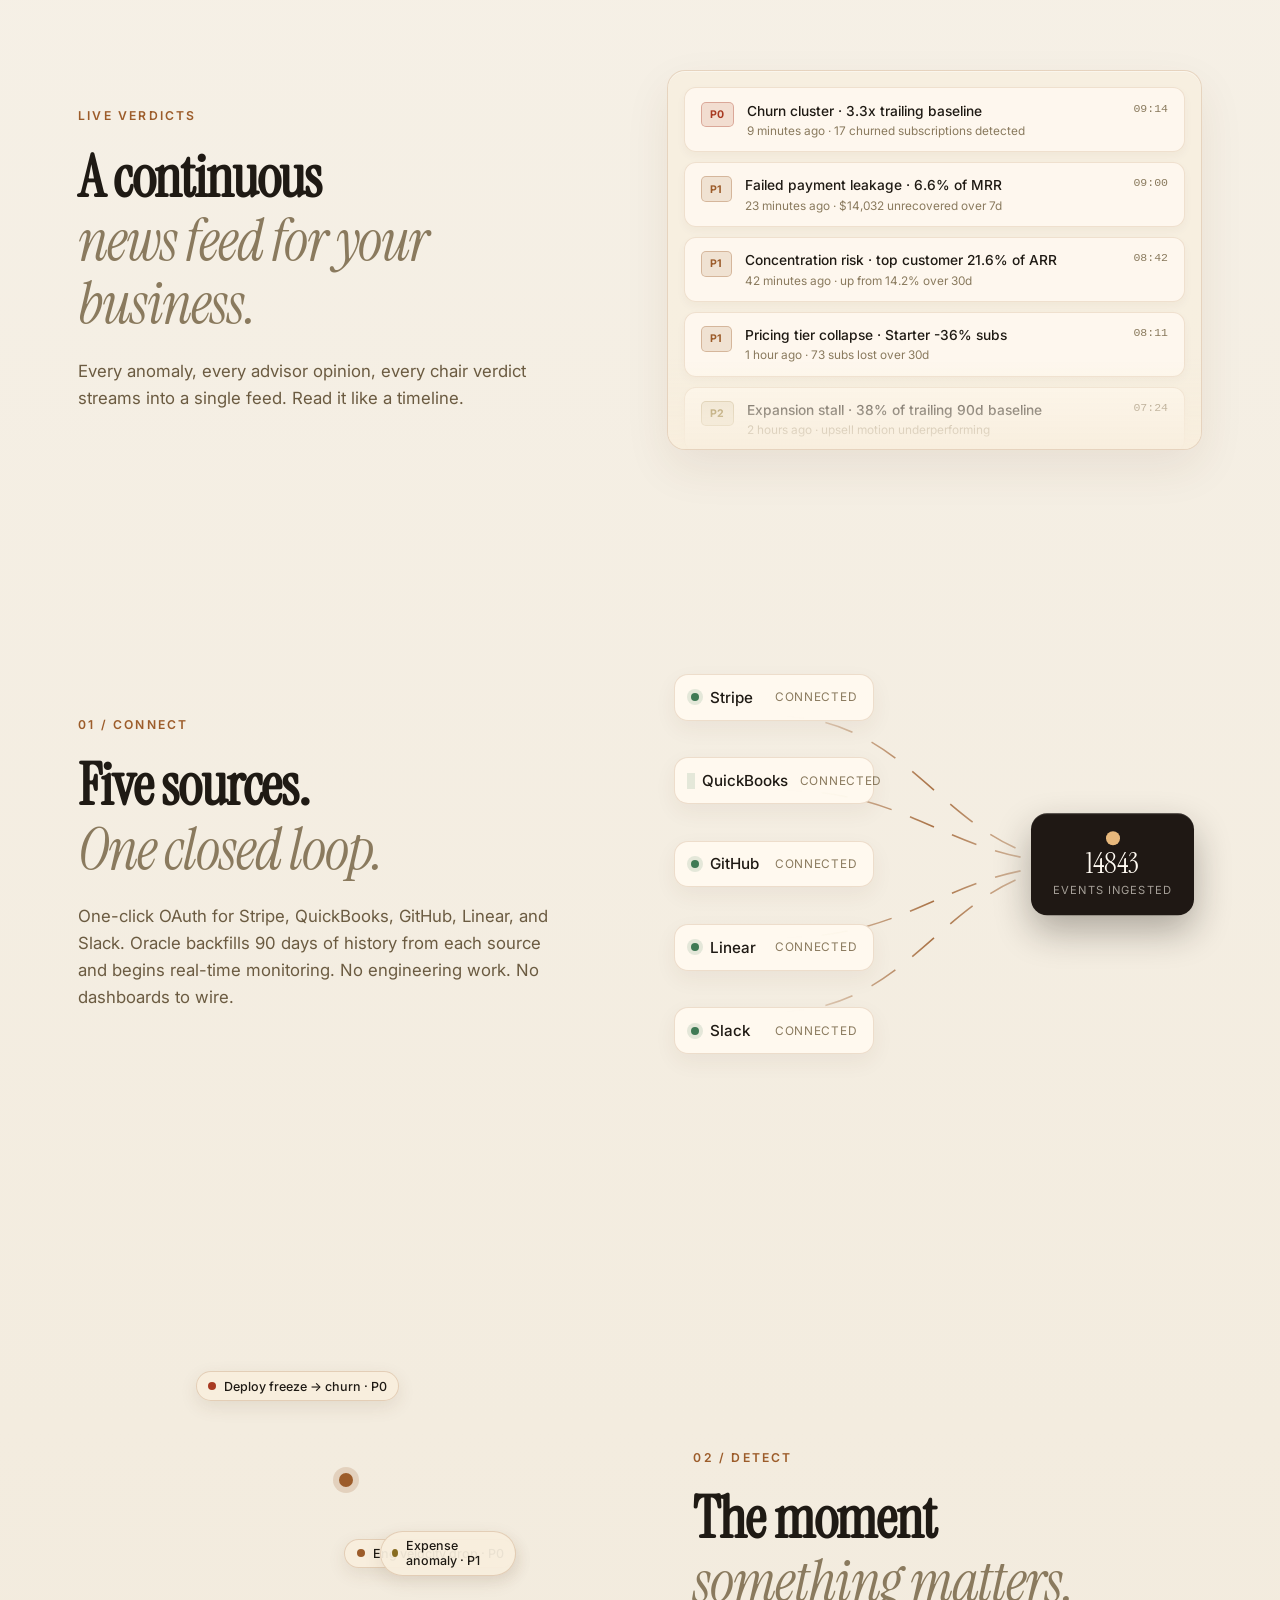
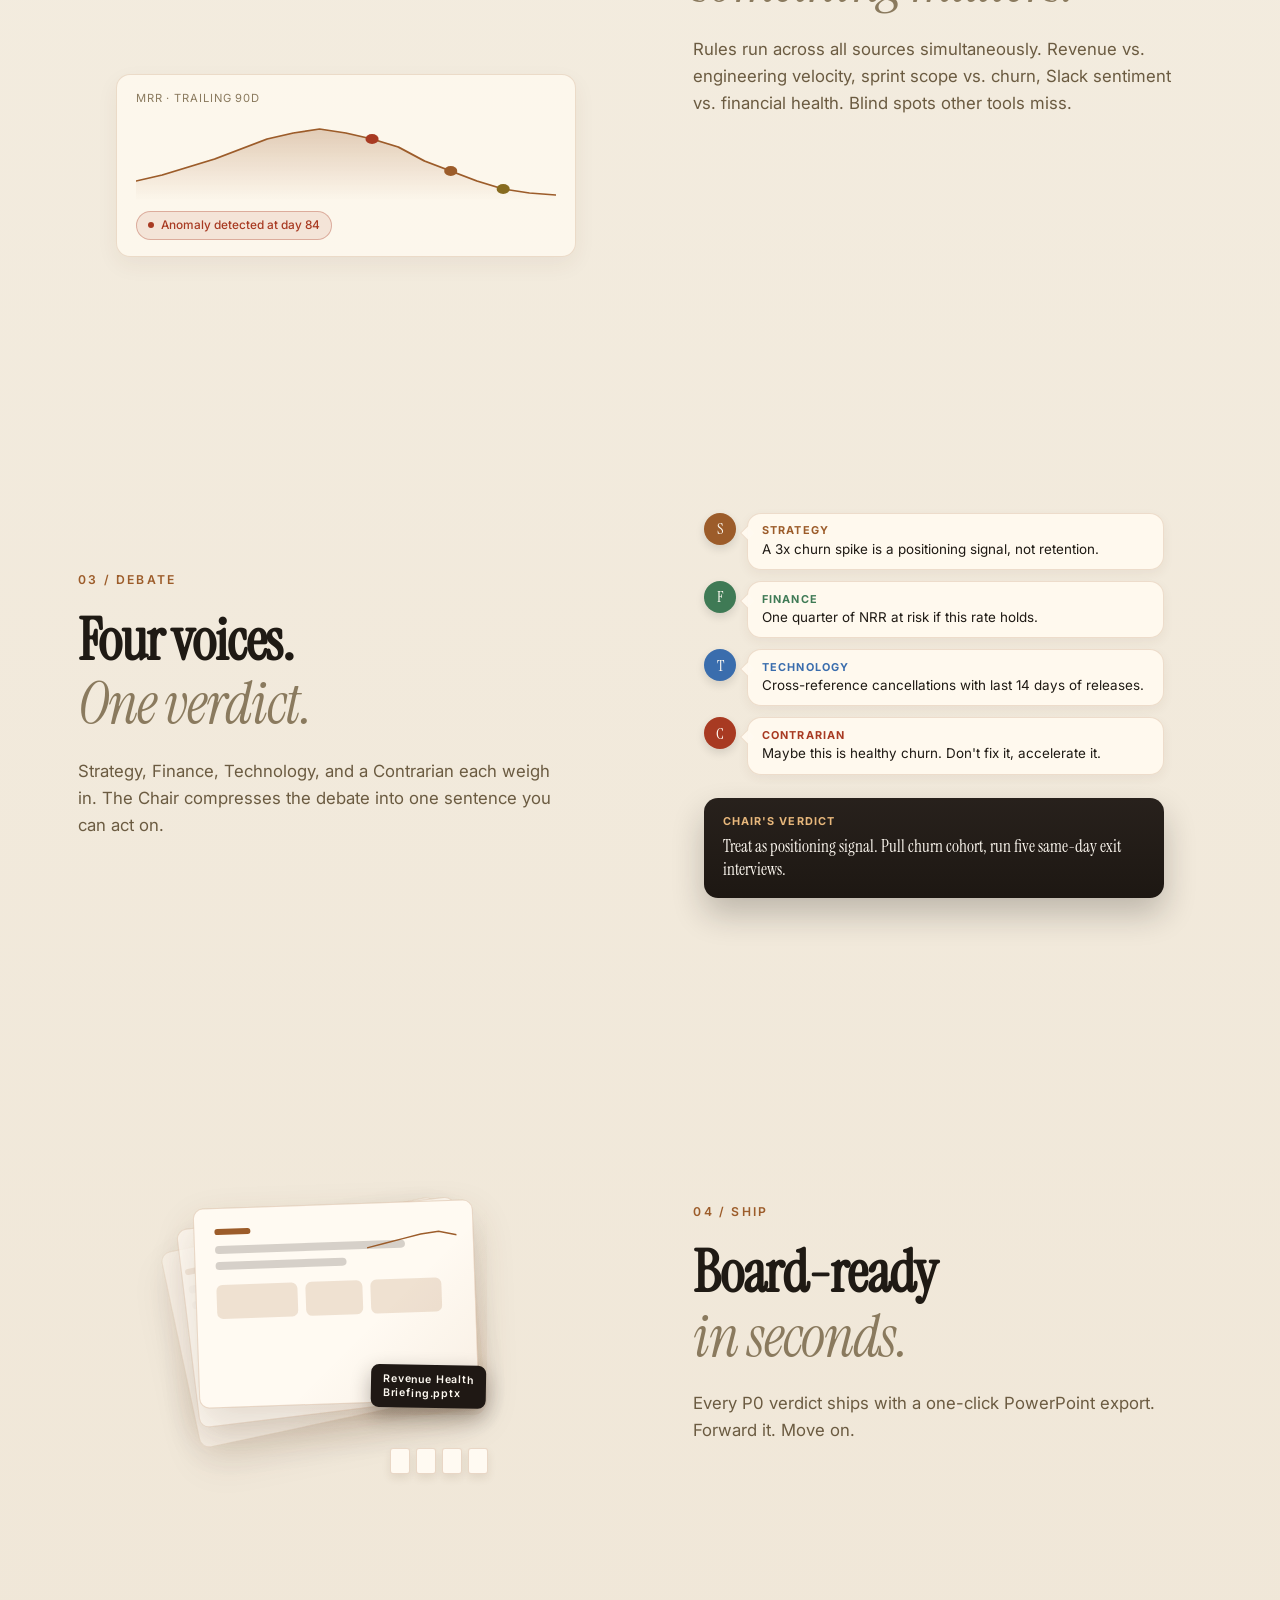
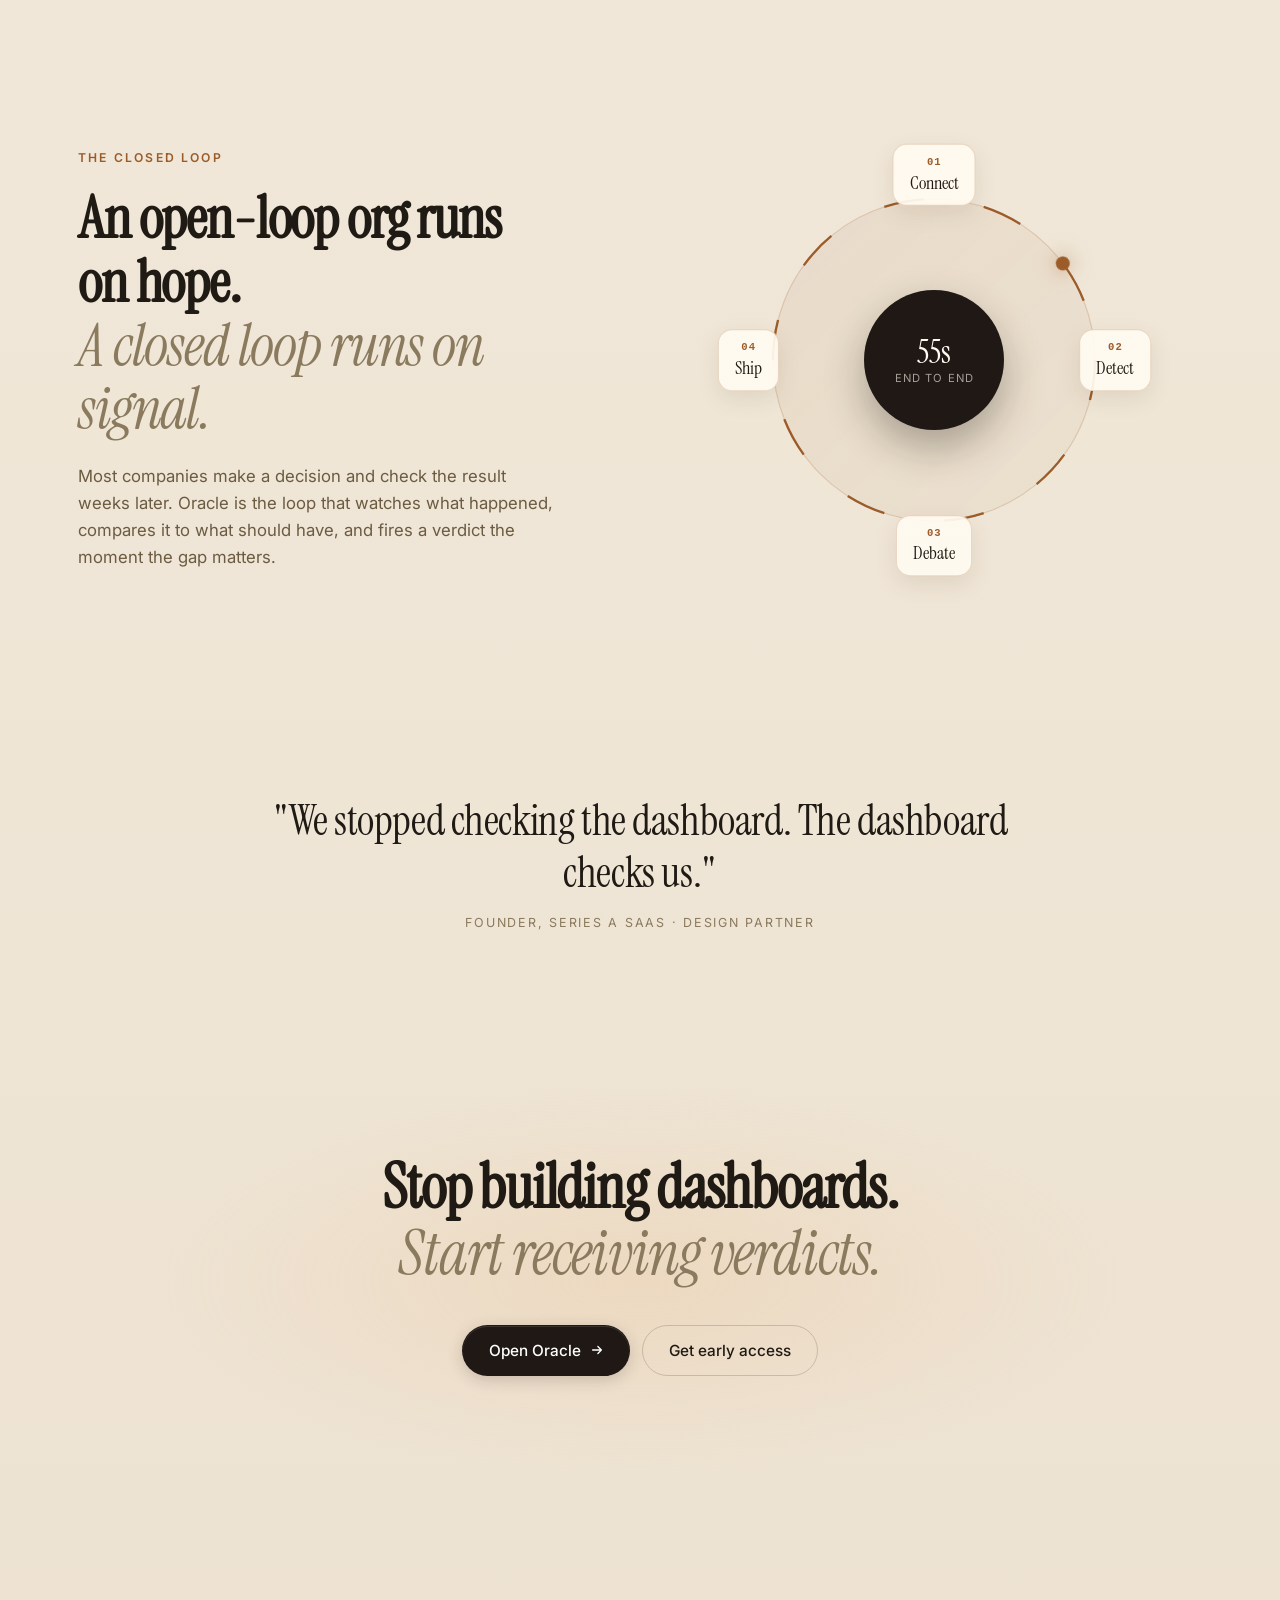
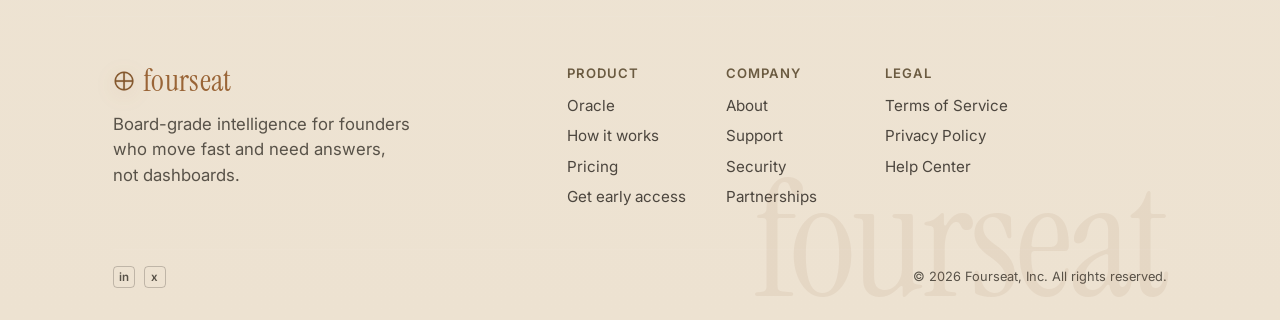
==== commit cfaa9aee: "Editorial hero redesign — kill the floating-card AI demo vibe. Replaces the four stacked, rotating, " ====
--- a/frontend/index.html
+++ b/frontend/index.html
@@ -95,19 +95,14 @@
 
   <!-- ══ HERO ─────────────────────────────────────────── -->
   <section class="fs-hero reveal" aria-label="Hero">
-    <div class="fs-grid-bg" aria-hidden="true"></div>
-    <div class="fs-hero-aura" aria-hidden="true"></div>
+    <div class="fs-hero-vignette" aria-hidden="true"></div>
     <div class="fs-hero-inner">
-      <a class="fs-eyebrow" href="/oracle">
-        <span class="fs-eyebrow-dot" aria-hidden="true"></span>
-        The Company Brain
-        <span class="fs-eyebrow-arrow" aria-hidden="true">&rarr;</span>
-      </a>
       <h1 class="fs-headline">
-        <span class="fs-line">Your company,</span>
-        <span class="fs-line"><em>queryable by default.</em></span>
+        <span class="fs-line">A connective layer</span>
+        <span class="fs-line">for the modern</span>
+        <span class="fs-line"><em>company.</em></span>
       </h1>
-      <p class="fs-sub">Connect everything. Detect what matters. Close the loop.</p>
+      <p class="fs-sub">Fourseat reads every signal across your stack and turns it into a single board-grade intelligence layer. Close the loop on revenue, engineering, and customer feedback.</p>
       <div class="fs-cta">
         <a class="fs-btn fs-btn-primary" href="/oracle">
           <span>Open Oracle</span>
@@ -115,69 +110,69 @@
         </a>
         <button type="button" class="fs-btn fs-btn-ghost" data-action="open-waitlist">Get early access</button>
       </div>
-      <div class="fs-status" aria-live="polite">
-        <span class="fs-status-dot" aria-hidden="true"></span>
-        <span class="fs-status-label">Reading</span>
-        <span class="fs-status-stream" id="fs-status-stream">
-          <span class="fs-status-item">5 sources connected</span>
-          <span class="fs-status-item">2,847 Stripe events ingested</span>
-          <span class="fs-status-item">412 GitHub commits tracked</span>
-          <span class="fs-status-item">89 Linear tickets scored</span>
-          <span class="fs-status-item">1,204 Slack messages analyzed</span>
-          <span class="fs-status-item">cross-source scan: 89ms</span>
-        </span>
-      </div>
-    </div>
-
-    <!-- Animated verdict cards + sparkline -->
-    <div class="fs-hero-stage" aria-hidden="true">
-      <div class="fs-card fs-card-1">
-        <div class="fs-card-pill fs-card-pill-p0">P0 &middot; Churn cluster</div>
-        <div class="fs-card-headline">3.3x baseline</div>
-        <div class="fs-card-sub">Detected at 09:14 UTC &middot; $213,328 MRR</div>
-      </div>
-      <div class="fs-card fs-card-2">
-        <div class="fs-card-pill fs-card-pill-conf">High confidence</div>
-        <div class="fs-card-quote">"Treat this as a positioning signal, not retention. Investigate which ICP just stopped fitting."</div>
-        <div class="fs-card-byline">Chair's verdict</div>
-      </div>
-      <div class="fs-card fs-card-3">
-        <div class="fs-card-row">
-          <span class="fs-dot" style="background:#9c5c2a"></span>
-          <span class="fs-card-mini">Strategy &middot; positioning signal</span>
-        </div>
-        <div class="fs-card-row">
-          <span class="fs-dot" style="background:#3f7a55"></span>
-          <span class="fs-card-mini">Finance &middot; one quarter NRR at risk</span>
-        </div>
-        <div class="fs-card-row">
-          <span class="fs-dot" style="background:#3a6dad"></span>
-          <span class="fs-card-mini">Tech &middot; cross-ref last 14d releases</span>
-        </div>
-        <div class="fs-card-row">
-          <span class="fs-dot" style="background:#a83a22"></span>
-          <span class="fs-card-mini">Contrarian &middot; maybe accelerate it</span>
-        </div>
-      </div>
-      <div class="fs-card fs-card-4">
-        <div class="fs-card-mini-label">MRR &middot; trailing 30d</div>
-        <svg class="fs-spark" viewBox="0 0 220 60" preserveAspectRatio="none" aria-hidden="true">
-          <defs>
-            <linearGradient id="fsSparkGrad" x1="0" x2="0" y1="0" y2="1">
-              <stop offset="0%" stop-color="#9c5c2a" stop-opacity="0.32"/>
-              <stop offset="100%" stop-color="#9c5c2a" stop-opacity="0"/>
-            </linearGradient>
-          </defs>
-          <path class="fs-spark-fill" d="M0 50 L0 32 L18 28 L36 22 L54 18 L72 14 L90 12 L108 16 L126 22 L144 30 L162 36 L180 42 L198 50 L220 54 L220 60 L0 60 Z" fill="url(#fsSparkGrad)"/>
-          <path class="fs-spark-line" d="M0 32 L18 28 L36 22 L54 18 L72 14 L90 12 L108 16 L126 22 L144 30 L162 36 L180 42 L198 50 L220 54" fill="none" stroke="#9c5c2a" stroke-width="2" stroke-linecap="round" stroke-linejoin="round" pathLength="100"/>
-          <circle class="fs-spark-cursor" cx="220" cy="54" r="4" fill="#9c5c2a"/>
-        </svg>
-        <div class="fs-card-mini-row">
-          <span class="fs-card-mini-stat">$213.3k</span>
-          <span class="fs-card-mini-delta">-5.87%</span>
-        </div>
-      </div>
-    </div>
+    </div>
+
+    <!-- Editorial product composition: one composed dashboard frame -->
+    <figure class="fs-stage" aria-label="Oracle dashboard composition">
+      <div class="fs-stage-frame">
+        <div class="fs-stage-chrome">
+          <span class="fs-stage-dot"></span>
+          <span class="fs-stage-dot"></span>
+          <span class="fs-stage-dot"></span>
+          <span class="fs-stage-url">fourseat.dev / oracle</span>
+        </div>
+        <div class="fs-stage-body">
+          <div class="fs-stage-hd">
+            <div>
+              <div class="fs-stage-eyebrow">Revenue Health · live</div>
+              <div class="fs-stage-title">Wednesday, 09:14 UTC</div>
+            </div>
+            <div class="fs-stage-pri">P0</div>
+          </div>
+
+          <div class="fs-stage-headline">
+            Churn cluster, <em>3.3&times;&nbsp;baseline.</em>
+          </div>
+          <div class="fs-stage-quote">
+            &ldquo;Treat as a positioning signal, not retention. Investigate which ICP just stopped fitting.&rdquo;
+            <span class="fs-stage-byline">— Chair&rsquo;s verdict</span>
+          </div>
+
+          <svg class="fs-stage-chart" viewBox="0 0 520 140" preserveAspectRatio="none" aria-hidden="true">
+            <defs>
+              <linearGradient id="fsStageGrad" x1="0" x2="0" y1="0" y2="1">
+                <stop offset="0%" stop-color="#9c5c2a" stop-opacity="0.22"/>
+                <stop offset="100%" stop-color="#9c5c2a" stop-opacity="0"/>
+              </linearGradient>
+            </defs>
+            <g stroke="rgba(53,42,28,.08)" stroke-width="1">
+              <line x1="0" x2="520" y1="35" y2="35"/>
+              <line x1="0" x2="520" y1="70" y2="70"/>
+              <line x1="0" x2="520" y1="105" y2="105"/>
+            </g>
+            <path d="M0 110 L40 96 L80 84 L120 70 L160 56 L200 44 L240 36 L280 30 L320 38 L360 50 L400 70 L440 92 L480 110 L520 122 L520 140 L0 140 Z" fill="url(#fsStageGrad)"/>
+            <path class="fs-stage-line" d="M0 110 L40 96 L80 84 L120 70 L160 56 L200 44 L240 36 L280 30 L320 38 L360 50 L400 70 L440 92 L480 110 L520 122"
+                  fill="none" stroke="#9c5c2a" stroke-width="2" stroke-linecap="round" stroke-linejoin="round" pathLength="100"/>
+            <circle class="fs-stage-mark" cx="280" cy="30" r="5" fill="#9c5c2a"/>
+            <circle class="fs-stage-mark fs-stage-mark-pulse" cx="280" cy="30" r="10" fill="none" stroke="#9c5c2a" stroke-width="1"/>
+          </svg>
+
+          <div class="fs-stage-grid">
+            <div class="fs-stage-row"><span class="fs-stage-key">MRR</span><span class="fs-stage-val">$213,328</span></div>
+            <div class="fs-stage-row"><span class="fs-stage-key">NRR</span><span class="fs-stage-val">115.9%</span></div>
+            <div class="fs-stage-row"><span class="fs-stage-key">Churn (7d)</span><span class="fs-stage-val fs-stage-val-bad">3.3&times;</span></div>
+            <div class="fs-stage-row"><span class="fs-stage-key">Top customer</span><span class="fs-stage-val">21.6%</span></div>
+          </div>
+
+          <div class="fs-stage-foot">
+            <span class="fs-stage-foot-dot" style="background:#9c5c2a"></span>
+            <span class="fs-stage-foot-text">4 advisors · synthesis ready</span>
+            <span class="fs-stage-foot-arrow" aria-hidden="true">&rarr;</span>
+          </div>
+        </div>
+      </div>
+      <figcaption class="fs-stage-caption">Oracle, 09:14 UTC · live verdict on the demo workspace.</figcaption>
+    </figure>
   </section>
 
   <!-- ══ LOGO MARQUEE ─────────────────────────────────── -->
--- a/frontend/styles.css
+++ b/frontend/styles.css
@@ -1621,7 +1621,7 @@
   font-family:'Instrument Serif',serif;
   font-size:clamp(3rem,7vw,5.6rem);
   line-height:1.02;letter-spacing:-.025em;
-  color:#1c150c;margin:0 0 1.4rem;
+  color:var(--fg);margin:0 0 1.4rem;
 }
 .fs-headline em{color:rgba(28,21,12,.48);font-style:italic;font-weight:400}
 .fs-line{
@@ -1637,7 +1637,7 @@
 
 .fs-sub{
   font-size:clamp(1.15rem,1.6vw,1.4rem);
-  color:rgba(53,42,28,.78);
+  color:var(--muted);
   margin:0 0 2.4rem;line-height:1.45;
   opacity:0;transform:translateY(20px);
   animation:fsLineIn .9s .56s cubic-bezier(.2,.8,.2,1) forwards;
@@ -1669,7 +1669,7 @@
 .fs-btn-primary svg{transition:transform .3s ease}
 .fs-btn-primary:hover svg{transform:translateX(4px)}
 .fs-btn-ghost{
-  background:transparent;color:#1c150c;
+  background:transparent;color:var(--fg);
   border-color:rgba(31,24,20,.18);
 }
 .fs-btn-ghost:hover{
@@ -1732,11 +1732,11 @@
 .fs-card-pill-conf{
   background:rgba(63,122,85,.12);color:#3f7a55;border:1px solid rgba(63,122,85,.3);
 }
-.fs-card-headline{font-family:'Instrument Serif',serif;font-size:1.6rem;line-height:1.1;color:#1c150c}
-.fs-card-sub{font-size:.74rem;color:rgba(53,42,28,.55);margin-top:.3rem;letter-spacing:.04em}
+.fs-card-headline{font-family:'Instrument Serif',serif;font-size:1.6rem;line-height:1.1;color:var(--fg)}
+.fs-card-sub{font-size:.74rem;color:var(--dim);margin-top:.3rem;letter-spacing:.04em}
 .fs-card-quote{
   font-family:'Instrument Serif',serif;
-  font-size:1.05rem;line-height:1.4;color:#1c150c;
+  font-size:1.05rem;line-height:1.4;color:var(--fg);
   margin:.2rem 0 .4rem;
 }
 .fs-card-byline{font-size:.7rem;letter-spacing:.1em;text-transform:uppercase;color:#9c5c2a;font-weight:600}
@@ -1748,7 +1748,7 @@
 }
 .fs-card-row:last-child{border-bottom:none}
 .fs-dot{width:7px;height:7px;border-radius:50%;flex-shrink:0}
-.fs-card-mini{font-size:.78rem;color:rgba(53,42,28,.78)}
+.fs-card-mini{font-size:.78rem;color:var(--muted)}
 
 /* Numbers strip */
 .fs-numbers{
@@ -1759,10 +1759,10 @@
 .fs-num-big{
   font-family:'Instrument Serif',serif;
   font-size:clamp(3.6rem,6vw,5.4rem);
-  line-height:1;color:#1c150c;letter-spacing:-.02em;
+  line-height:1;color:var(--fg);letter-spacing:-.02em;
 }
 .fs-num-label{
-  margin-top:.6rem;font-size:.8rem;color:rgba(53,42,28,.6);
+  margin-top:.6rem;font-size:.8rem;color:var(--dim);
   letter-spacing:.04em;line-height:1.5;
 }
 .fs-num-divider{
@@ -1787,11 +1787,11 @@
 .fs-moment-title{
   font-family:'Instrument Serif',serif;
   font-size:clamp(2.4rem,4.5vw,3.6rem);
-  line-height:1.1;letter-spacing:-.02em;color:#1c150c;margin:0 0 1.4rem;
-}
-.fs-moment-title em{color:rgba(28,21,12,.5);font-style:italic;font-weight:400}
+  line-height:1.1;letter-spacing:-.02em;color:var(--fg);margin:0 0 1.4rem;
+}
+.fs-moment-title em{color:var(--dim);font-style:italic;font-weight:400}
 .fs-moment-line{
-  font-size:1.05rem;line-height:1.6;color:rgba(53,42,28,.7);max-width:480px;margin:0;
+  font-size:1.05rem;line-height:1.6;color:var(--muted);max-width:480px;margin:0;
 }
 
 .fs-moment-stage{
@@ -1824,8 +1824,8 @@
   box-shadow:0 0 0 4px rgba(63,122,85,.14);
 }
 .fs-conn-dot.is-pending{background:rgba(53,42,28,.25);box-shadow:0 0 0 4px rgba(53,42,28,.06)}
-.fs-conn-name{font-weight:500;color:#1c150c;font-size:.95rem}
-.fs-conn-meta{margin-left:auto;font-size:.74rem;letter-spacing:.06em;text-transform:uppercase;color:rgba(53,42,28,.5)}
+.fs-conn-name{font-weight:500;color:var(--fg);font-size:.95rem}
+.fs-conn-meta{margin-left:auto;font-size:.74rem;letter-spacing:.06em;text-transform:uppercase;color:var(--dim)}
 
 /* Moment 2: radar */
 .fs-radar{
@@ -1855,7 +1855,7 @@
   background:rgba(248,238,221,.94);
   border:1px solid rgba(156,92,42,.22);
   padding:.4rem .7rem;border-radius:999px;
-  font-size:.78rem;font-weight:500;color:#1c150c;
+  font-size:.78rem;font-weight:500;color:var(--fg);
   box-shadow:0 6px 18px rgba(86,57,28,.1);
   opacity:0;animation:fsBlipIn .6s .4s cubic-bezier(.2,.8,.2,1) forwards;
 }
@@ -1896,7 +1896,7 @@
   font-size:.7rem;font-weight:700;letter-spacing:.1em;text-transform:uppercase;
   color:var(--c,#9c5c2a);margin-bottom:.5rem;
 }
-.fs-panel-text{font-size:.86rem;line-height:1.5;color:#1c150c}
+.fs-panel-text{font-size:.86rem;line-height:1.5;color:var(--fg)}
 
 /* Moment 4: deck mock */
 .fs-deck{
@@ -1946,11 +1946,11 @@
 .fs-quote-text{
   font-family:'Instrument Serif',serif;
   font-size:clamp(1.8rem,3.5vw,2.6rem);
-  line-height:1.25;color:#1c150c;margin:0 0 1rem;letter-spacing:-.01em;
+  line-height:1.25;color:var(--fg);margin:0 0 1rem;letter-spacing:-.01em;
 }
 .fs-quote-byline{
   font-size:.78rem;letter-spacing:.14em;text-transform:uppercase;
-  color:rgba(53,42,28,.55);margin:0;
+  color:var(--dim);margin:0;
 }
 
 /* Final CTA */
@@ -1966,9 +1966,9 @@
 .fs-final-title{
   font-family:'Instrument Serif',serif;
   font-size:clamp(2.4rem,4.8vw,4rem);
-  line-height:1.08;letter-spacing:-.02em;color:#1c150c;margin:0 0 2.4rem;
-}
-.fs-final-title em{color:rgba(28,21,12,.5);font-style:italic;font-weight:400}
+  line-height:1.08;letter-spacing:-.02em;color:var(--fg);margin:0 0 2.4rem;
+}
+.fs-final-title em{color:var(--dim);font-style:italic;font-weight:400}
 .fs-final .fs-cta{justify-content:center;animation:none;opacity:1;transform:none}
 
 /* Scroll-reveal upgrade for new sections */
@@ -2032,7 +2032,7 @@
   background:rgba(255,250,240,.6);
   border:1px solid rgba(156,92,42,.16);
   border-radius:999px;
-  font-size:.78rem;color:rgba(53,42,28,.7);
+  font-size:.78rem;color:var(--muted);
   max-width:480px;overflow:hidden;
   opacity:0;animation:fsLineIn .9s .96s cubic-bezier(.2,.8,.2,1) forwards;
 }
@@ -2068,7 +2068,7 @@
   padding:.95rem 1.1rem;
   animation-delay:1.2s,3.6s;
 }
-.fs-card-mini-label{font-size:.7rem;color:rgba(53,42,28,.55);letter-spacing:.06em;text-transform:uppercase;font-weight:600;margin-bottom:.25rem}
+.fs-card-mini-label{font-size:.7rem;color:var(--dim);letter-spacing:.06em;text-transform:uppercase;font-weight:600;margin-bottom:.25rem}
 .fs-spark{display:block;width:100%;height:48px;color:#9c5c2a;margin:.2rem 0}
 .fs-spark-line{
   stroke-dasharray:100;stroke-dashoffset:100;
@@ -2087,7 +2087,7 @@
   50%{r:6}
 }
 .fs-card-mini-row{display:flex;align-items:center;justify-content:space-between;margin-top:.2rem}
-.fs-card-mini-stat{font-family:'Instrument Serif',serif;font-size:1.3rem;color:#1c150c}
+.fs-card-mini-stat{font-family:'Instrument Serif',serif;font-size:1.3rem;color:var(--fg)}
 .fs-card-mini-delta{font-size:.74rem;color:#a83a22;font-weight:600;letter-spacing:.04em}
 
 /* Logo marquee */
@@ -2104,7 +2104,7 @@
   flex-shrink:0;
   margin-left:max(28px,calc((100vw - 1180px)/2));
   font-size:.72rem;letter-spacing:.18em;text-transform:uppercase;
-  color:rgba(53,42,28,.55);font-weight:600;
+  color:var(--dim);font-weight:600;
 }
 .fs-marquee-track{
   flex:1;overflow:hidden;
@@ -2114,7 +2114,7 @@
 .fs-marquee-row{
   display:inline-flex;gap:1.4rem;align-items:center;white-space:nowrap;
   animation:fsMarquee 36s linear infinite;
-  font-family:'Instrument Serif',serif;font-size:1.6rem;color:#1c150c;
+  font-family:'Instrument Serif',serif;font-size:1.6rem;color:var(--fg);
   letter-spacing:-.005em;
 }
 .fs-marquee-item{padding:0 .4rem;opacity:.86}
@@ -2151,9 +2151,9 @@
 .fs-mini-tag-good{background:rgba(63,122,85,.12);color:#3f7a55;border:1px solid rgba(63,122,85,.3)}
 .fs-mini-tag-warn{background:rgba(156,92,42,.12);color:#9c5c2a;border:1px solid rgba(156,92,42,.3)}
 .fs-mini-tag-bad{background:rgba(168,58,34,.12);color:#a83a22;border:1px solid rgba(168,58,34,.3)}
-.fs-mini-name{font-size:.78rem;color:rgba(53,42,28,.65);font-weight:500}
+.fs-mini-name{font-size:.78rem;color:var(--muted);font-weight:500}
 .fs-mini-num{
-  font-family:'Instrument Serif',serif;font-size:2rem;line-height:1;color:#1c150c;
+  font-family:'Instrument Serif',serif;font-size:2rem;line-height:1;color:var(--fg);
   margin-bottom:.6rem;
 }
 .fs-mini-unit{font-size:1.2rem;color:rgba(28,21,12,.55);margin-left:.1rem}
@@ -2167,7 +2167,7 @@
 .fs-mini-stats.is-visible .fs-mini-card:nth-child(2) .fs-mini-path{transition-delay:.25s}
 .fs-mini-stats.is-visible .fs-mini-card:nth-child(3) .fs-mini-path{transition-delay:.4s}
 .fs-mini-stats.is-visible .fs-mini-card:nth-child(4) .fs-mini-path{transition-delay:.55s}
-.fs-mini-foot{font-size:.74rem;color:rgba(53,42,28,.55);margin-top:.4rem;letter-spacing:.02em}
+.fs-mini-foot{font-size:.74rem;color:var(--dim);margin-top:.4rem;letter-spacing:.02em}
 
 /* Live verdict ticker section */
 .fs-ticker{
@@ -2214,9 +2214,9 @@
 .fs-ticker-pri-p0{background:rgba(168,58,34,.14);color:#a83a22;border:1px solid rgba(168,58,34,.32)}
 .fs-ticker-pri-p1{background:rgba(156,92,42,.14);color:#9c5c2a;border:1px solid rgba(156,92,42,.32)}
 .fs-ticker-pri-p2{background:rgba(135,107,31,.14);color:#876b1f;border:1px solid rgba(135,107,31,.3)}
-.fs-ticker-head{font-size:.86rem;color:#1c150c;font-weight:500;line-height:1.4}
-.fs-ticker-meta{font-size:.74rem;color:rgba(53,42,28,.55);margin-top:.18rem}
-.fs-ticker-time{font-family:'JetBrains Mono',monospace;font-size:.72rem;color:rgba(53,42,28,.5)}
+.fs-ticker-head{font-size:.86rem;color:var(--fg);font-weight:500;line-height:1.4}
+.fs-ticker-meta{font-size:.74rem;color:var(--dim);margin-top:.18rem}
+.fs-ticker-time{font-family:'JetBrains Mono',monospace;font-size:.72rem;color:var(--dim)}
 .fs-ticker-fade{
   position:absolute;left:0;right:0;bottom:0;height:90px;
   background:linear-gradient(to bottom,transparent,rgba(248,238,221,.95));
@@ -2290,7 +2290,7 @@
   box-shadow:0 8px 22px rgba(86,57,28,.06);
   position:relative;
 }
-.fs-detect-chart-label{font-size:.7rem;letter-spacing:.08em;text-transform:uppercase;color:rgba(53,42,28,.55);margin-bottom:.4rem}
+.fs-detect-chart-label{font-size:.7rem;letter-spacing:.08em;text-transform:uppercase;color:var(--dim);margin-bottom:.4rem}
 .fs-detect-svg{width:100%;height:90px;display:block}
 .fs-detect-line{
   stroke-dasharray:100;stroke-dashoffset:100;
@@ -2364,7 +2364,7 @@
   transform:rotate(45deg);
 }
 .fs-debate-role{font-size:.68rem;font-weight:700;letter-spacing:.1em;text-transform:uppercase;color:var(--c,#9c5c2a);margin-bottom:.15rem}
-.fs-debate-text{font-size:.84rem;line-height:1.45;color:#1c150c}
+.fs-debate-text{font-size:.84rem;line-height:1.45;color:var(--fg)}
 
 .fs-debate-typing{
   display:flex;gap:.7rem;align-items:flex-start;
@@ -2515,7 +2515,7 @@
 .fs-loop.is-visible .fs-loop-n3{transition-delay:.6s}
 .fs-loop.is-visible .fs-loop-n4{transition-delay:.8s}
 .fs-loop-num{font-family:'JetBrains Mono',monospace;font-size:.66rem;color:#9c5c2a;letter-spacing:.1em;font-weight:600}
-.fs-loop-name{font-family:'Instrument Serif',serif;font-size:1.1rem;color:#1c150c}
+.fs-loop-name{font-family:'Instrument Serif',serif;font-size:1.1rem;color:var(--fg)}
 .fs-loop-n1{top:0;left:50%;transform:translate(-50%,-10%) scale(.8)}
 .fs-loop.is-visible .fs-loop-n1{transform:translate(-50%,-10%) scale(1)}
 .fs-loop-n2{top:50%;right:0;transform:translate(10%,-50%) scale(.8)}
@@ -2558,6 +2558,48 @@
   .fs-loop-center-num{font-size:1.4rem}
 }
 
+/* ─── DARK MODE OVERRIDES (landing page) ──────────────────────────────── */
+body:not([data-theme='light']) .fs-conn{
+  background:rgba(255,255,255,.06);border-color:rgba(255,255,255,.1);
+  box-shadow:0 8px 22px rgba(0,0,0,.2);
+}
+body:not([data-theme='light']) .fs-conn-name{color:#f5f1ea}
+body:not([data-theme='light']) .fs-conn-meta{color:rgba(245,241,234,.5)}
+body:not([data-theme='light']) .fs-conn-dot{background:#7ccea8;box-shadow:0 0 0 4px rgba(124,206,168,.2)}
+body:not([data-theme='light']) .fs-flow-pills .fs-conn{background:rgba(255,255,255,.08)}
+body:not([data-theme='light']) .fs-mini-card{
+  background:rgba(255,255,255,.04);border-color:rgba(255,255,255,.08);
+  box-shadow:0 8px 22px rgba(0,0,0,.2),inset 0 1px 0 rgba(255,255,255,.06);
+}
+body:not([data-theme='light']) .fs-mini-card:hover{
+  box-shadow:0 18px 40px rgba(0,0,0,.3),inset 0 1px 0 rgba(255,255,255,.1);
+  border-color:rgba(255,255,255,.14);
+}
+body:not([data-theme='light']) .fs-mini-name{color:rgba(245,241,234,.65)}
+body:not([data-theme='light']) .fs-mini-num{color:#f5f1ea}
+body:not([data-theme='light']) .fs-mini-foot{color:var(--dim)}
+body:not([data-theme='light']) .fs-card{
+  background:rgba(255,255,255,.04);border-color:rgba(255,255,255,.08);
+}
+body:not([data-theme='light']) .fs-card-headline{color:#f5f1ea}
+body:not([data-theme='light']) .fs-card-sub{color:var(--dim)}
+body:not([data-theme='light']) .fs-card-quote{color:#f5f1ea}
+body:not([data-theme='light']) .fs-card-mini{color:var(--muted)}
+body:not([data-theme='light']) .fs-card-pill{background:rgba(255,255,255,.08);color:var(--muted)}
+body:not([data-theme='light']) .fs-card-pill-p0{color:var(--p0)}
+body:not([data-theme='light']) .fs-card-pill-conf{color:var(--good)}
+body:not([data-theme='light']) .fs-num-divider{background:linear-gradient(to bottom,transparent,rgba(255,255,255,.12),transparent)}
+body:not([data-theme='light']) .fs-radar-label{color:#f5f1ea;background:rgba(17,15,13,.75)}
+body:not([data-theme='light']) .fs-detect-chart-label{color:var(--muted)}
+body:not([data-theme='light']) .fs-detect-toast{background:rgba(17,15,13,.85);border-color:rgba(255,255,255,.1)}
+body:not([data-theme='light']) .fs-detect-toast-text{color:#f5f1ea}
+body:not([data-theme='light']) .fs-panel-card{background:rgba(255,255,255,.04);border-color:rgba(255,255,255,.08)}
+body:not([data-theme='light']) .fs-panel-text{color:var(--muted)}
+body:not([data-theme='light']) .fs-status{background:rgba(255,255,255,.06);border-color:rgba(255,255,255,.1)}
+body:not([data-theme='light']) .fs-status-label{background:rgba(17,15,13,.95);color:#7ccea8}
+body:not([data-theme='light']) .fs-mini-tag{border-color:rgba(255,255,255,.1)}
+body:not([data-theme='light']) .fs-flow-svg path{stroke:rgba(232,186,131,.3)}
+
 @media (prefers-reduced-motion: reduce){
   .fs-grid-bg,.fs-status-stream,.fs-marquee-row,.fs-ticker-list,
   .fs-flow-path,.fs-radar-sweep,.fs-loop-orbit,.fs-loop-particle,
@@ -2571,3 +2613,221 @@
     opacity:1 !important;
   }
 }
+
+/* ════════════════════════════════════════════════════════════════════════
+ * EDITORIAL HERO REDESIGN
+ * Replaces the floating-card composition with one composed dashboard frame
+ * (Neuralink-feel). Quiets the gimmicky animations so the page reads as a
+ * product page, not an AI demo.
+ * ════════════════════════════════════════════════════════════════════════ */
+
+/* Override the old hero layout: keep the same container but lose the dot
+ * grid and rebalance the columns for a single hero figure. */
+.fs-hero{
+  position:relative;
+  max-width:1240px;
+  margin:0 auto;
+  padding:160px 28px 96px;
+  display:grid;
+  grid-template-columns:minmax(0,.92fr) minmax(0,1.12fr);
+  gap:5rem;
+  align-items:center;
+  min-height:78vh;
+}
+.fs-hero-vignette{
+  position:absolute;inset:0;pointer-events:none;z-index:0;
+  background:
+    radial-gradient(900px 540px at 22% 32%,rgba(228,196,158,.36),transparent 60%),
+    radial-gradient(720px 480px at 86% 70%,rgba(196,148,98,.18),transparent 60%);
+  filter:blur(1px);
+}
+/* Hide the dot-grid backdrop on the home hero for the editorial pass. */
+.fs-grid-bg{display:none !important}
+
+.fs-hero .fs-headline{
+  font-family:'Instrument Serif',serif;
+  font-size:clamp(3.4rem,6.4vw,6rem);
+  line-height:.99;
+  letter-spacing:-.028em;
+  margin:0 0 1.6rem;
+  color:#1c150c;
+  font-weight:400;
+}
+.fs-hero .fs-headline em{
+  color:rgba(28,21,12,.5);
+  font-style:italic;font-weight:400;
+}
+.fs-hero .fs-sub{
+  font-size:clamp(1.05rem,1.4vw,1.25rem);
+  color:rgba(53,42,28,.72);
+  line-height:1.5;max-width:480px;
+  margin:0 0 2.4rem;
+}
+.fs-hero .fs-eyebrow{display:none}  /* drop the pill chip; cleaner editorial */
+
+/* Single composed product frame */
+.fs-stage{
+  position:relative;z-index:1;
+  margin:0;
+  display:flex;flex-direction:column;align-items:flex-start;gap:1rem;
+}
+.fs-stage-frame{
+  width:100%;max-width:600px;
+  background:#fbf3e3;
+  border:1px solid rgba(156,92,42,.22);
+  border-radius:16px;
+  box-shadow:
+    0 1px 0 rgba(255,255,255,.5) inset,
+    0 24px 60px rgba(86,57,28,.18),
+    0 4px 14px rgba(86,57,28,.10);
+  overflow:hidden;
+  transform:rotate(-1deg) translateY(0);
+  transition:transform .8s cubic-bezier(.2,.8,.2,1);
+}
+.fs-hero.active .fs-stage-frame,
+.fs-hero.is-visible .fs-stage-frame{transform:rotate(-.5deg) translateY(0)}
+.fs-stage-chrome{
+  display:flex;align-items:center;gap:.45rem;
+  padding:.85rem 1rem;
+  border-bottom:1px solid rgba(156,92,42,.14);
+  background:linear-gradient(180deg,rgba(255,255,255,.55),rgba(255,255,255,.18));
+}
+.fs-stage-dot{width:9px;height:9px;border-radius:50%;background:rgba(156,92,42,.22)}
+.fs-stage-dot:nth-child(1){background:rgba(168,58,34,.42)}
+.fs-stage-dot:nth-child(2){background:rgba(156,92,42,.42)}
+.fs-stage-dot:nth-child(3){background:rgba(63,122,85,.42)}
+.fs-stage-url{
+  margin-left:.7rem;font-family:'JetBrains Mono',monospace;
+  font-size:.74rem;color:rgba(53,42,28,.55);letter-spacing:.02em;
+}
+
+.fs-stage-body{padding:1.6rem 1.8rem 1.8rem}
+
+.fs-stage-hd{
+  display:flex;align-items:flex-start;justify-content:space-between;gap:1rem;
+  margin-bottom:1.4rem;
+}
+.fs-stage-eyebrow{
+  font-size:.7rem;font-weight:600;letter-spacing:.16em;text-transform:uppercase;
+  color:#9c5c2a;
+}
+.fs-stage-eyebrow::before{
+  content:'';display:inline-block;width:6px;height:6px;border-radius:50%;
+  background:#3f7a55;margin-right:.45rem;vertical-align:middle;
+  box-shadow:0 0 0 0 rgba(63,122,85,.5);animation:fsStagePulse 2.4s infinite;
+}
+@keyframes fsStagePulse{
+  0%{box-shadow:0 0 0 0 rgba(63,122,85,.5)}
+  70%{box-shadow:0 0 0 10px rgba(63,122,85,0)}
+  100%{box-shadow:0 0 0 0 rgba(63,122,85,0)}
+}
+.fs-stage-title{
+  font-family:'Instrument Serif',serif;
+  font-size:1.3rem;line-height:1.1;color:#1c150c;margin-top:.2rem;
+}
+.fs-stage-pri{
+  font-size:.74rem;font-weight:700;letter-spacing:.08em;
+  color:#a83a22;background:rgba(168,58,34,.12);
+  border:1px solid rgba(168,58,34,.32);
+  padding:.35rem .55rem;border-radius:6px;
+  flex-shrink:0;
+}
+
+.fs-stage-headline{
+  font-family:'Instrument Serif',serif;
+  font-size:clamp(1.7rem,2.6vw,2.3rem);
+  line-height:1.1;letter-spacing:-.018em;
+  color:#1c150c;margin:0 0 .8rem;
+}
+.fs-stage-headline em{color:#9c5c2a;font-style:italic;font-weight:400}
+
+.fs-stage-quote{
+  font-size:.92rem;line-height:1.55;color:rgba(53,42,28,.85);
+  padding-left:.85rem;border-left:2px solid #9c5c2a;
+  margin:0 0 1.4rem;
+}
+.fs-stage-byline{
+  display:block;font-size:.72rem;letter-spacing:.08em;text-transform:uppercase;
+  color:rgba(53,42,28,.55);margin-top:.4rem;font-weight:500;
+}
+
+.fs-stage-chart{
+  width:100%;height:130px;display:block;margin:0 0 1.4rem;
+}
+.fs-stage-line{
+  stroke-dasharray:100;stroke-dashoffset:100;
+  animation:fsStageDraw 2.6s .35s cubic-bezier(.2,.8,.2,1) forwards;
+}
+@keyframes fsStageDraw{to{stroke-dashoffset:0}}
+.fs-stage-mark{opacity:0;animation:fsStageMark .6s 2.6s ease forwards}
+@keyframes fsStageMark{to{opacity:1}}
+.fs-stage-mark-pulse{
+  transform-origin:280px 30px;
+  animation:fsStageMarkPulse 2.6s 3s infinite;
+  opacity:0;
+}
+@keyframes fsStageMarkPulse{
+  0%{opacity:.7;r:5}
+  80%{opacity:0;r:18}
+  100%{opacity:0;r:18}
+}
+
+.fs-stage-grid{
+  display:grid;grid-template-columns:1fr 1fr;gap:.55rem 1.2rem;
+  margin-bottom:1.3rem;
+  padding:1rem 0;
+  border-top:1px solid rgba(156,92,42,.14);
+  border-bottom:1px solid rgba(156,92,42,.14);
+}
+.fs-stage-row{
+  display:flex;align-items:baseline;justify-content:space-between;gap:.5rem;
+}
+.fs-stage-key{
+  font-size:.72rem;letter-spacing:.1em;text-transform:uppercase;
+  color:rgba(53,42,28,.55);font-weight:500;
+}
+.fs-stage-val{
+  font-family:'Instrument Serif',serif;font-size:1.1rem;color:#1c150c;
+}
+.fs-stage-val-bad{color:#a83a22}
+
+.fs-stage-foot{
+  display:flex;align-items:center;gap:.55rem;
+  font-size:.78rem;color:rgba(53,42,28,.7);
+  padding-top:.2rem;
+}
+.fs-stage-foot-dot{width:6px;height:6px;border-radius:50%}
+.fs-stage-foot-arrow{margin-left:auto;color:#9c5c2a;font-size:1rem}
+
+.fs-stage-caption{
+  font-family:'JetBrains Mono',monospace;
+  font-size:.72rem;color:rgba(53,42,28,.5);letter-spacing:.04em;
+  padding-left:.4rem;
+}
+
+/* Hide the old floating-card layer, keep the legacy CSS but disable it. */
+.fs-hero-stage{display:none !important}
+.fs-status{display:none !important}
+
+/* Quiet the radar sweep on Moment 2 (no rotating gradient cone). */
+.fs-radar-sweep{display:none !important}
+
+/* Quiet the typing-dot animation on Moment 3 - feels like an AI demo. */
+.fs-debate-typing{display:none !important}
+.fs-debate-final{margin-top:.8rem}
+
+/* Smaller, less hyperactive deck pages bounce. */
+.fs-deck-pages span{animation-duration:3.4s;animation-timing-function:ease-in-out}
+
+@media (max-width:960px){
+  .fs-hero{grid-template-columns:1fr;gap:3rem;padding-top:120px;min-height:auto}
+  .fs-stage-frame{max-width:520px}
+}
+
+@media (prefers-reduced-motion: reduce){
+  .fs-stage-line,.fs-stage-mark,.fs-stage-mark-pulse,.fs-stage-eyebrow::before{
+    animation:none !important;
+    stroke-dashoffset:0 !important;
+    opacity:1 !important;
+  }
+}
